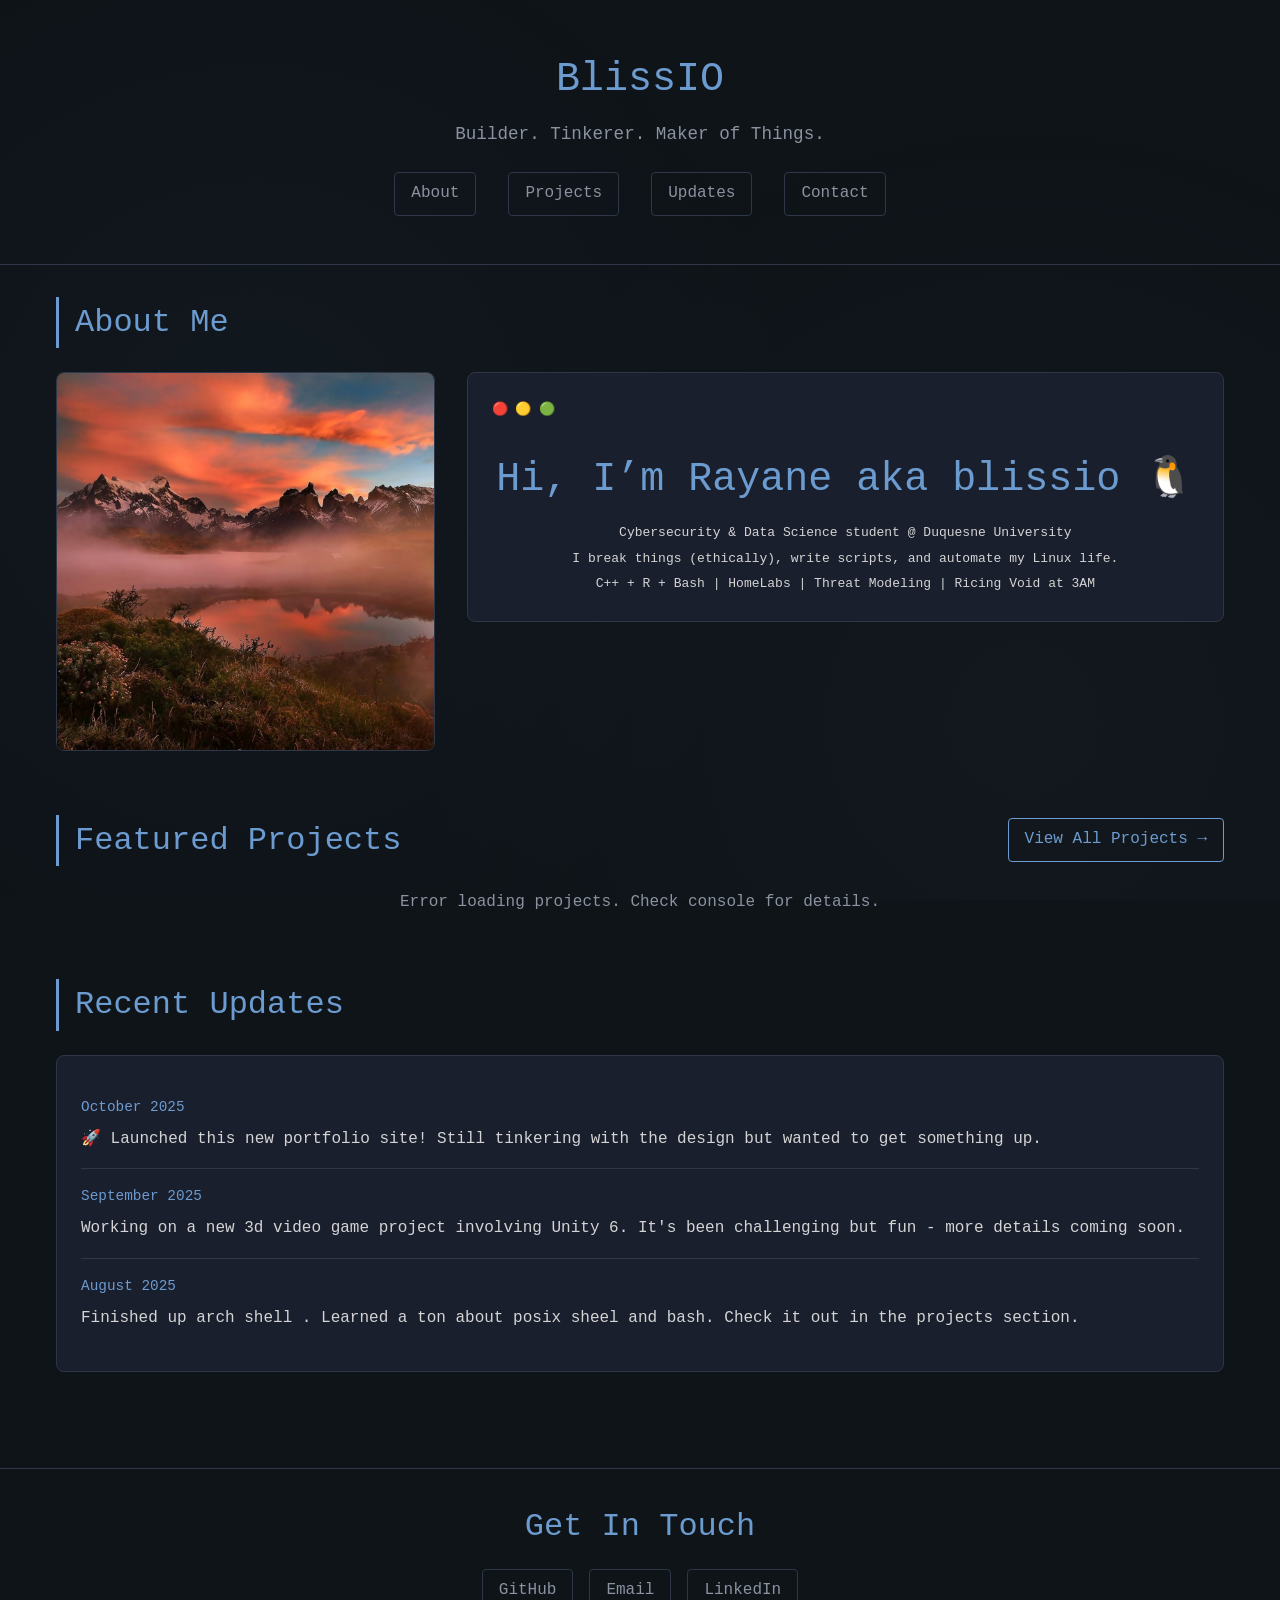
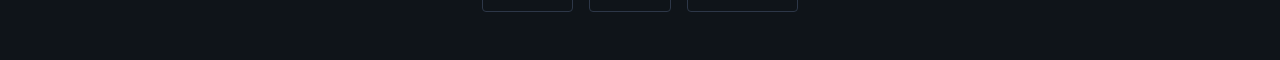
==== index.html @ 7b4436e0 "Fixed spacing on line 114 on index.html" ====
<!DOCTYPE html>
<html lang="en">
<head>
    <meta charset="UTF-8">
    <meta name="viewport" content="width=device-width, initial-scale=1.0">
    <title>BlissIO - Portfolio & Updates</title>
    <link rel="stylesheet" href="style.css">
    <link rel="icon" type="image/x-icon" href="icon.png">
</head>
<body>
    <header>
        <h1>BlissIO</h1>
        <p class="tagline">Builder. Tinkerer. Maker of Things.</p>
        <nav>
            <a href="#about">About</a>
            <a href="#projects">Projects</a>
            <a href="#updates">Updates</a>
            <a href="#contact">Contact</a>
        </nav>
    </header>

    <div class="container">
        <section id="about">
            <h2>About Me</h2>
            <div class="about-grid">
                <div class="profile-pic"><img src="wallhaven-3.jpg" alt=""></div>
                <div class="bio">
                    
                    <p align="left"><b><samp>🔴 🟡 🟢</samp></b></p>
                <br>

                    <h1 align="center">Hi, I’m Rayane aka <code>blissio</code> 🐧</h1>

                    <p align="center">
                    <samp>
                        Cybersecurity & Data Science student @ Duquesne University<br>
                        I break things (ethically), write scripts, and automate my Linux life.<br>
                        C++ + R + Bash | HomeLabs | Threat Modeling | Ricing Void at 3AM
                    </samp>
                    </p>
                </div>
            </div>
        </section>

        <section id="projects">
            <div style="display: flex; justify-content: space-between; align-items: center; margin-bottom: 1.5rem;">
                <h2 style="margin-bottom: 0;">Featured Projects</h2>
                <a href="projects.html" style="color: var(--accent); text-decoration: none; padding: 0.5rem 1rem; border: 1px solid var(--accent); border-radius: 4px; transition: all 0.3s ease;">View All Projects →</a>
            </div>
            <div class="projects-grid">
                <div class="project-card">
                    <div class="project-img">📦</div>
                    <div class="project-content">
                        <h3 class="project-title">Project Name One</h3>
                        <p class="project-desc">
                            Brief description of what this project does and why it's cool. Keep it short and sweet.
                        </p>
                        <div class="project-tags">
                            <span class="tag">HTML</span>
                            <span class="tag">CSS</span>
                            <span class="tag">JavaScript</span>
                        </div>
                    </div>
                </div>

                <div class="project-card">
                    <div class="project-img">🎨</div>
                    <div class="project-content">
                        <h3 class="project-title">Project Name Two</h3>
                        <p class="project-desc">
                            Another project you're working on or have completed. Add images later by replacing the emoji.
                        </p>
                        <div class="project-tags">
                            <span class="tag">Python</span>
                            <span class="tag">Data</span>
                        </div>
                    </div>
                </div>

                <div class="project-card">
                    <div class="project-img">⚡</div>
                    <div class="project-content">
                        <h3 class="project-title">Project Name Three</h3>
                        <p class="project-desc">
                            Your third project. You can add as many of these as you want - just copy and paste!
                        </p>
                        <div class="project-tags">
                            <span class="tag">Hardware</span>
                            <span class="tag">IoT</span>
                        </div>
                    </div>
                </div>
            </div>
        </section>

        <section id="updates">
            <h2>Recent Updates</h2>
            <div class="updates">
                <div class="update-item">
                    <div class="update-date">October 2025</div>
                    <div class="update-text">
                        🚀 Launched this new portfolio site! Still tinkering with the design but wanted to get something up.
                    </div>
                </div>
                <div class="update-item">
                    <div class="update-date">September 2025</div>
                    <div class="update-text">
                        Working on a new 3d video game project involving Unity 6. It's been challenging but fun - more details coming soon.
                    </div>
                </div>
                <div class="update-item">
                    <div class="update-date">August 2025</div>
                    <div class="update-text">
                        Finished up arch shell . Learned a ton about posix sheel and bash. Check it out in the projects section.
                    </div>
                </div>
            </div>
        </section>
    </div>

    <footer id="contact">
        <h2 style="border: none; padding: 0; margin-bottom: 1rem;">Get In Touch</h2>
        <div class="social-links">
            <a href="https://github.com/blissio" target="_blank">GitHub</a>
            <a href="mailto:blissio@protonmail.com">Email</a>
            <a href="https://linkedin.com/" target="_blank">LinkedIn</a>
        </div>
    </footer>

    <script>
        // === CONFIGURATION: Add your GitHub repos here ===
        const githubRepos = [
            'blissio/Me-And-Them',
            'blissio/Dotfiles',
            'blissio/cpp_dev',
            // Add more repos in 'username/repo' format
        ];

        // Emoji map for common languages (add more as needed)
        const languageEmojis = {
            'JavaScript': '🟨',
            'Python': '🐍',
            'HTML': '🌐',
            'CSS': '🎨',
            'TypeScript': '💙',
            'Java': '☕',
            'C++': '⚡',
            'C': '🔧',
            'Ruby': '💎',
            'Go': '🐹',
            'Rust': '🦀',
            'PHP': '🐘',
            'Swift': '🍎',
            'Kotlin': '🟣',
            'Shell': '🐚',
            'C#': '🟪',
        };

        // Fetch and display GitHub repos
        async function loadGitHubProjects() {
            const projectsGrid = document.querySelector('.projects-grid');
            projectsGrid.innerHTML = '<p style="color: var(--text-dim); grid-column: 1/-1; text-align: center;">Loading projects...</p>';

            try {
                const repos = await Promise.all(
                    githubRepos.map(repo => 
                        fetch(`https://api.github.com/repos/${repo}`)
                            .then(r => r.json())
                    )
                );

                projectsGrid.innerHTML = '';

                repos.forEach(repo => {
                    if (repo.message === 'Not Found') {
                        console.error(`Repo not found: ${repo.url}`);
                        return;
                    }

                    const card = document.createElement('div');
                    card.className = 'project-card';
                    
                    const emoji = languageEmojis[repo.language] || '📦';
                    const topics = repo.topics || [];
                    const language = repo.language || 'Code';
                    
                    card.innerHTML = `
                        <div class="project-img">${emoji}</div>
                        <div class="project-content">
                            <h3 class="project-title">${repo.name.replace(/-/g, ' ').replace(/\b\w/g, l => l.toUpperCase())}</h3>
                            <p class="project-desc">
                                ${repo.description || 'A cool project I\'m working on.'}
                            </p>
                            <div class="project-tags">
                                <span class="tag">${language}</span>
                                ${topics.slice(0, 3).map(topic => `<span class="tag">${topic}</span>`).join('')}
                            </div>
                            <a href="${repo.html_url}" target="_blank" style="display: inline-block; margin-top: 1rem; color: var(--accent); text-decoration: none;">View on GitHub →</a>
                        </div>
                    `;
                    
                    projectsGrid.appendChild(card);
                });

                // If no repos loaded, show message
                if (projectsGrid.children.length === 0) {
                    projectsGrid.innerHTML = '<p style="color: var(--text-dim); grid-column: 1/-1; text-align: center;">No projects found. Add your GitHub repos in the script!</p>';
                }

            } catch (error) {
                console.error('Error loading GitHub repos:', error);
                projectsGrid.innerHTML = '<p style="color: var(--text-dim); grid-column: 1/-1; text-align: center;">Error loading projects. Check console for details.</p>';
            }
        }

        // Load projects when page loads
        document.addEventListener('DOMContentLoaded', loadGitHubProjects);

        // Fun cursor trail effect (optional - remove if you want)
        let lastTrail = 0;
        document.addEventListener('mousemove', (e) => {
            const now = Date.now();
            if (now - lastTrail > 30) {
                const trail = document.createElement('div');
                trail.className = 'cursor-trail';
                trail.style.left = e.pageX + 'px';
                trail.style.top = e.pageY + 'px';
                document.body.appendChild(trail);
                
                setTimeout(() => trail.remove(), 500);
                lastTrail = now;
            }
        });

        // Smooth scrolling for navigation
        document.querySelectorAll('a[href^="#"]').forEach(anchor => {
            anchor.addEventListener('click', function (e) {
                e.preventDefault();
                const target = document.querySelector(this.getAttribute('href'));
                if (target) {
                    target.scrollIntoView({ behavior: 'smooth', block: 'start' });
                }
            });
        });
    </script>
</body>
</html>
---- style.css ----
* {
    margin: 0;
    padding: 0;
    box-sizing: border-box;
}

:root {
    --bg: #0f1419;
    --card-bg: #1a1f2e;
    --accent: #6c9bcf;
    --accent-2: #89a4c7;
    --text: #d4d4d4;
    --text-dim: #8b92a0;
    --border: #2d3748;
    --hover: #8eadd5;
}

body {
    font-family: 'Courier New', monospace;
    background: var(--bg);
    color: var(--text);
    line-height: 1.6;
    overflow-x: hidden;
}

/* Subtle animated background */
body::before {
    content: '';
    position: fixed;
    top: 0;
    left: 0;
    width: 100%;
    height: 100%;
    background: 
        radial-gradient(circle at 20% 50%, rgba(108, 155, 207, 0.03) 0%, transparent 50%),
        radial-gradient(circle at 80% 80%, rgba(137, 164, 199, 0.03) 0%, transparent 50%);
    z-index: -1;
    animation: pulse 15s ease-in-out infinite;
}

@keyframes pulse {
    0%, 100% { opacity: 0.5; }
    50% { opacity: 1; }
}

header {
    text-align: center;
    padding: 3rem 1rem;
    border-bottom: 1px solid var(--border);
    position: relative;
}

h1 {
    font-size: 2.5rem;
    margin-bottom: 0.5rem;
    color: var(--accent);
    font-weight: normal;
}

.tagline {
    color: var(--text-dim);
    font-size: 1.1rem;
    margin-bottom: 1.5rem;
}

nav {
    display: flex;
    gap: 2rem;
    justify-content: center;
    flex-wrap: wrap;
}

nav a {
    color: var(--text-dim);
    text-decoration: none;
    padding: 0.5rem 1rem;
    border: 1px solid var(--border);
    border-radius: 4px;
    transition: all 0.3s ease;
}

nav a:hover {
    color: var(--accent);
    border-color: var(--accent);
    background: rgba(108, 155, 207, 0.05);
}

.container {
    max-width: 1200px;
    margin: 0 auto;
    padding: 2rem 1rem;
}

section {
    margin-bottom: 4rem;
}

h2 {
    font-size: 2rem;
    margin-bottom: 1.5rem;
    color: var(--accent);
    font-weight: normal;
    border-left: 3px solid var(--accent);
    padding-left: 1rem;
}

.about-grid {
    display: grid;
    grid-template-columns: 1fr 2fr;
    gap: 2rem;
    align-items: start;
}

.profile-pic {
    width: 100%;
    aspect-ratio: 1;
    background: var(--card-bg);
    border-radius: 8px;
    display: flex;
    align-items: center;
    justify-content: center;
    font-size: 4rem;
    border: 1px solid var(--border);
    overflow: hidden;
    position: relative;
}

.profile-pic img {
    width: 100%;
    height: 100%;
    object-fit: cover;
    object-position: center;
}

.bio {
    background: var(--card-bg);
    padding: 1.5rem;
    border-radius: 8px;
    border: 1px solid var(--border);
}

.projects-grid {
    display: grid;
    grid-template-columns: repeat(auto-fit, minmax(300px, 1fr));
    gap: 2rem;
}

.project-card {
    background: var(--card-bg);
    border: 1px solid var(--border);
    border-radius: 8px;
    overflow: hidden;
    transition: all 0.3s ease;
    cursor: pointer;
    text-decoration: none;
    color: inherit;
    display: block;
}

.project-card:hover {
    transform: translateY(-3px);
    border-color: var(--accent);
    box-shadow: 0 8px 24px rgba(108, 155, 207, 0.15);
}

.project-img {
    width: 100%;
    height: 200px;
    background: linear-gradient(135deg, var(--accent) 0%, var(--accent-2) 100%);
    display: flex;
    align-items: center;
    justify-content: center;
    font-size: 3rem;
    border-bottom: 1px solid var(--border);
    overflow: hidden;
    position: relative;
}

.project-img img {
    width: 100%;
    height: 100%;
    object-fit: cover;
    object-position: center;
}

.project-content {
    padding: 1.5rem;
}

.project-title {
    font-size: 1.3rem;
    margin-bottom: 0.5rem;
    color: var(--accent);
    font-weight: normal;
}

.project-desc {
    color: var(--text-dim);
    margin-bottom: 1rem;
    font-size: 0.95rem;
    line-height: 1.5;
}

.project-stats {
    display: flex;
    gap: 1rem;
    margin-bottom: 1rem;
    font-size: 0.9rem;
    color: var(--text-dim);
}

.stat {
    display: flex;
    align-items: center;
    gap: 0.3rem;
}

.project-tags {
    display: flex;
    gap: 0.5rem;
    flex-wrap: wrap;
}

.tag {
    background: rgba(108, 155, 207, 0.1);
    padding: 0.25rem 0.75rem;
    border-radius: 12px;
    font-size: 0.85rem;
    color: var(--text-dim);
    border: 1px solid var(--border);
}

.updates {
    background: var(--card-bg);
    border: 1px solid var(--border);
    border-radius: 8px;
    padding: 1.5rem;
}

.update-item {
    padding: 1rem 0;
    border-bottom: 1px solid var(--border);
}

.update-item:last-child {
    border-bottom: none;
}

.update-date {
    color: var(--accent);
    font-size: 0.9rem;
    margin-bottom: 0.5rem;
}

.update-text {
    color: var(--text);
}

footer {
    text-align: center;
    padding: 2rem;
    border-top: 1px solid var(--border);
    color: var(--text-dim);
}

.social-links {
    display: flex;
    gap: 1rem;
    justify-content: center;
    margin-bottom: 1rem;
}

.social-links a {
    color: var(--text-dim);
    text-decoration: none;
    padding: 0.5rem 1rem;
    border: 1px solid var(--border);
    border-radius: 4px;
    transition: all 0.3s ease;
}

.social-links a:hover {
    color: var(--accent);
    border-color: var(--accent);
    background: rgba(108, 155, 207, 0.05);
}

/* Projects page specific */
.back-link {
    display: inline-block;
    color: var(--accent);
    text-decoration: none;
    padding: 0.5rem 1rem;
    border: 1px solid var(--border);
    border-radius: 4px;
    margin-bottom: 1rem;
    transition: all 0.3s ease;
}

.back-link:hover {
    border-color: var(--accent);
    background: rgba(108, 155, 207, 0.05);
}

.controls {
    display: flex;
    justify-content: space-between;
    align-items: center;
    margin-bottom: 2rem;
    flex-wrap: wrap;
    gap: 1rem;
}

.stats {
    color: var(--text-dim);
}

.filter {
    display: flex;
    gap: 1rem;
    flex-wrap: wrap;
}

.filter button {
    background: var(--card-bg);
    color: var(--text-dim);
    border: 1px solid var(--border);
    padding: 0.5rem 1rem;
    border-radius: 4px;
    cursor: pointer;
    transition: all 0.3s ease;
    font-family: 'Courier New', monospace;
}

.filter button:hover,
.filter button.active {
    border-color: var(--accent);
    color: var(--accent);
    background: rgba(108, 155, 207, 0.05);
}

.loading {
    text-align: center;
    padding: 4rem;
    color: var(--text-dim);
    font-size: 1.2rem;
}

.error {
    text-align: center;
    padding: 4rem;
    color: var(--accent-2);
}

/* Cursor trail effect */
.cursor-trail {
    position: fixed;
    width: 5px;
    height: 5px;
    background: var(--accent);
    border-radius: 50%;
    pointer-events: none;
    opacity: 0;
    z-index: 9999;
    animation: trail 0.6s ease-out;
}

@keyframes trail {
    0% { opacity: 0.6; transform: scale(1); }
    100% { opacity: 0; transform: scale(0); }
}

@media (max-width: 768px) {
    .about-grid {
        grid-template-columns: 1fr;
    }
    
    h1 {
        font-size: 2rem;
    }
    
    .projects-grid {
        grid-template-columns: 1fr;
    }

    .controls {
        flex-direction: column;
        align-items: flex-start;
    }
}
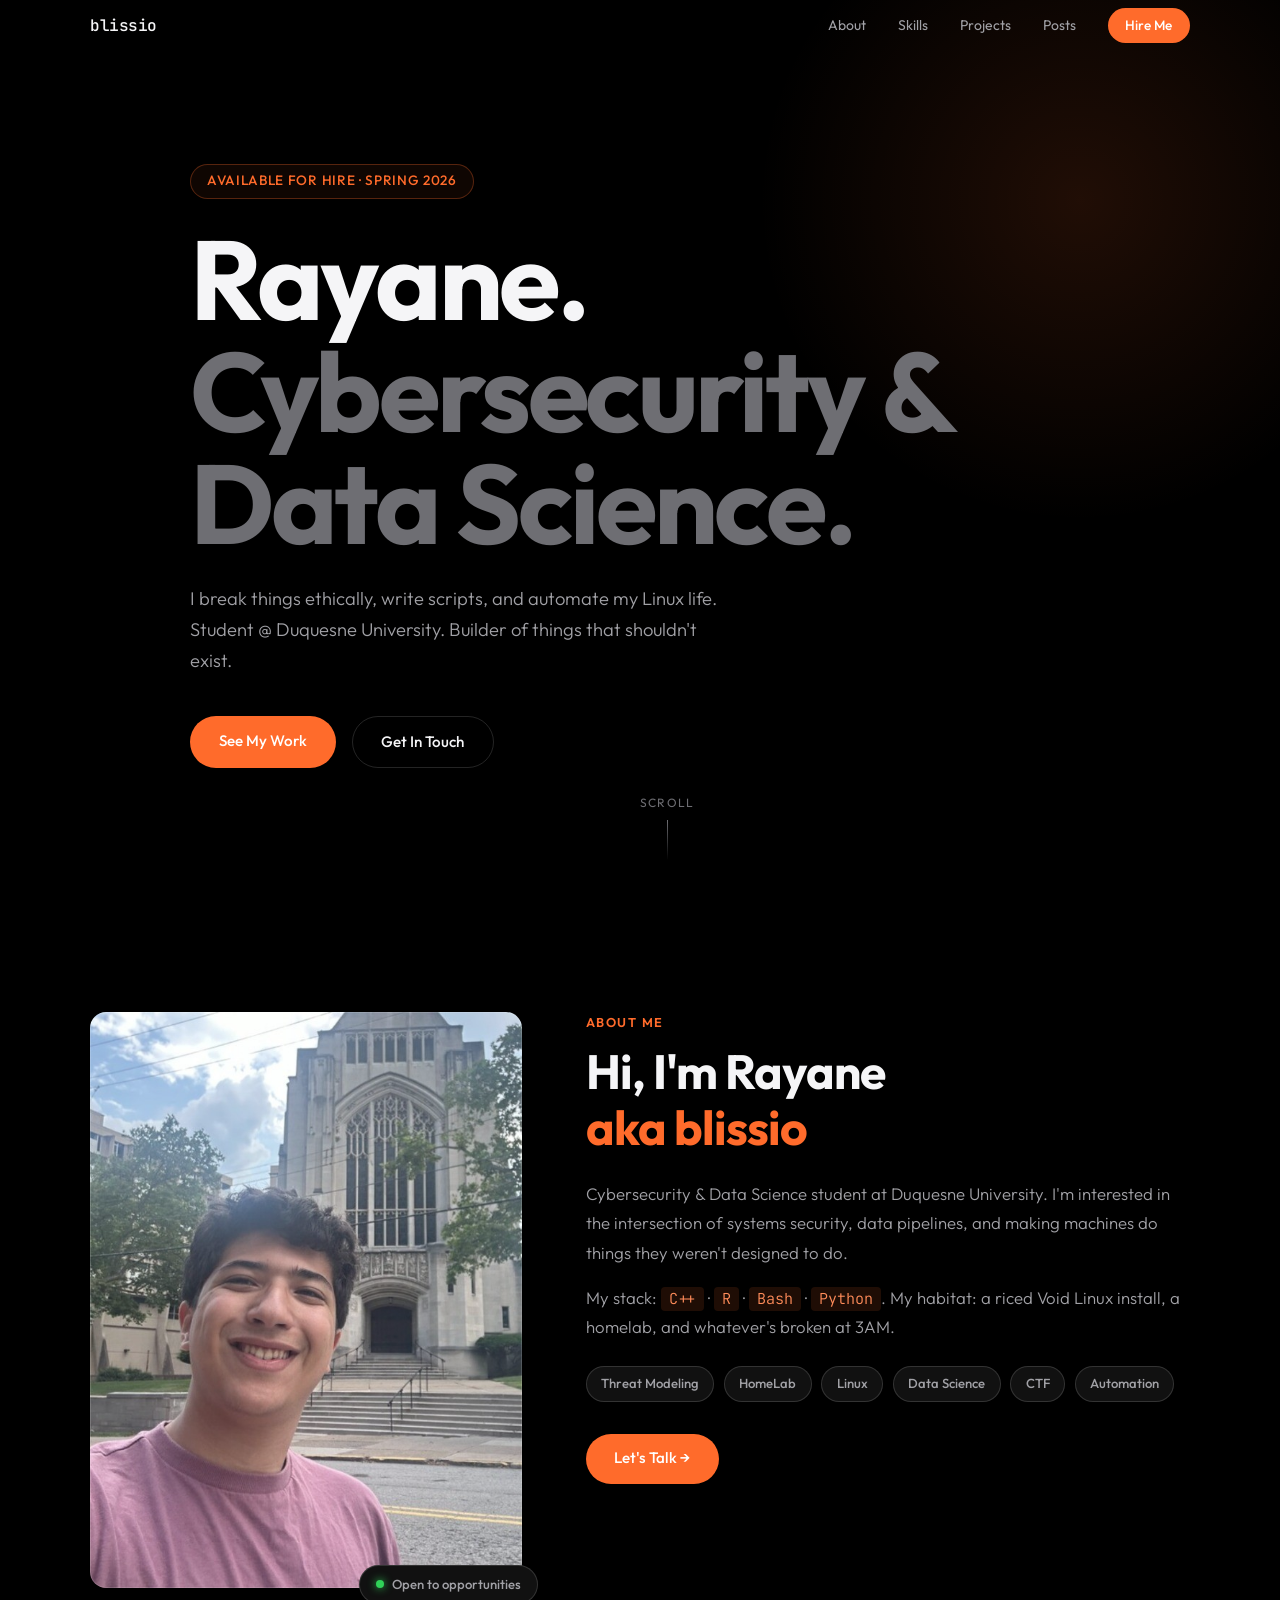
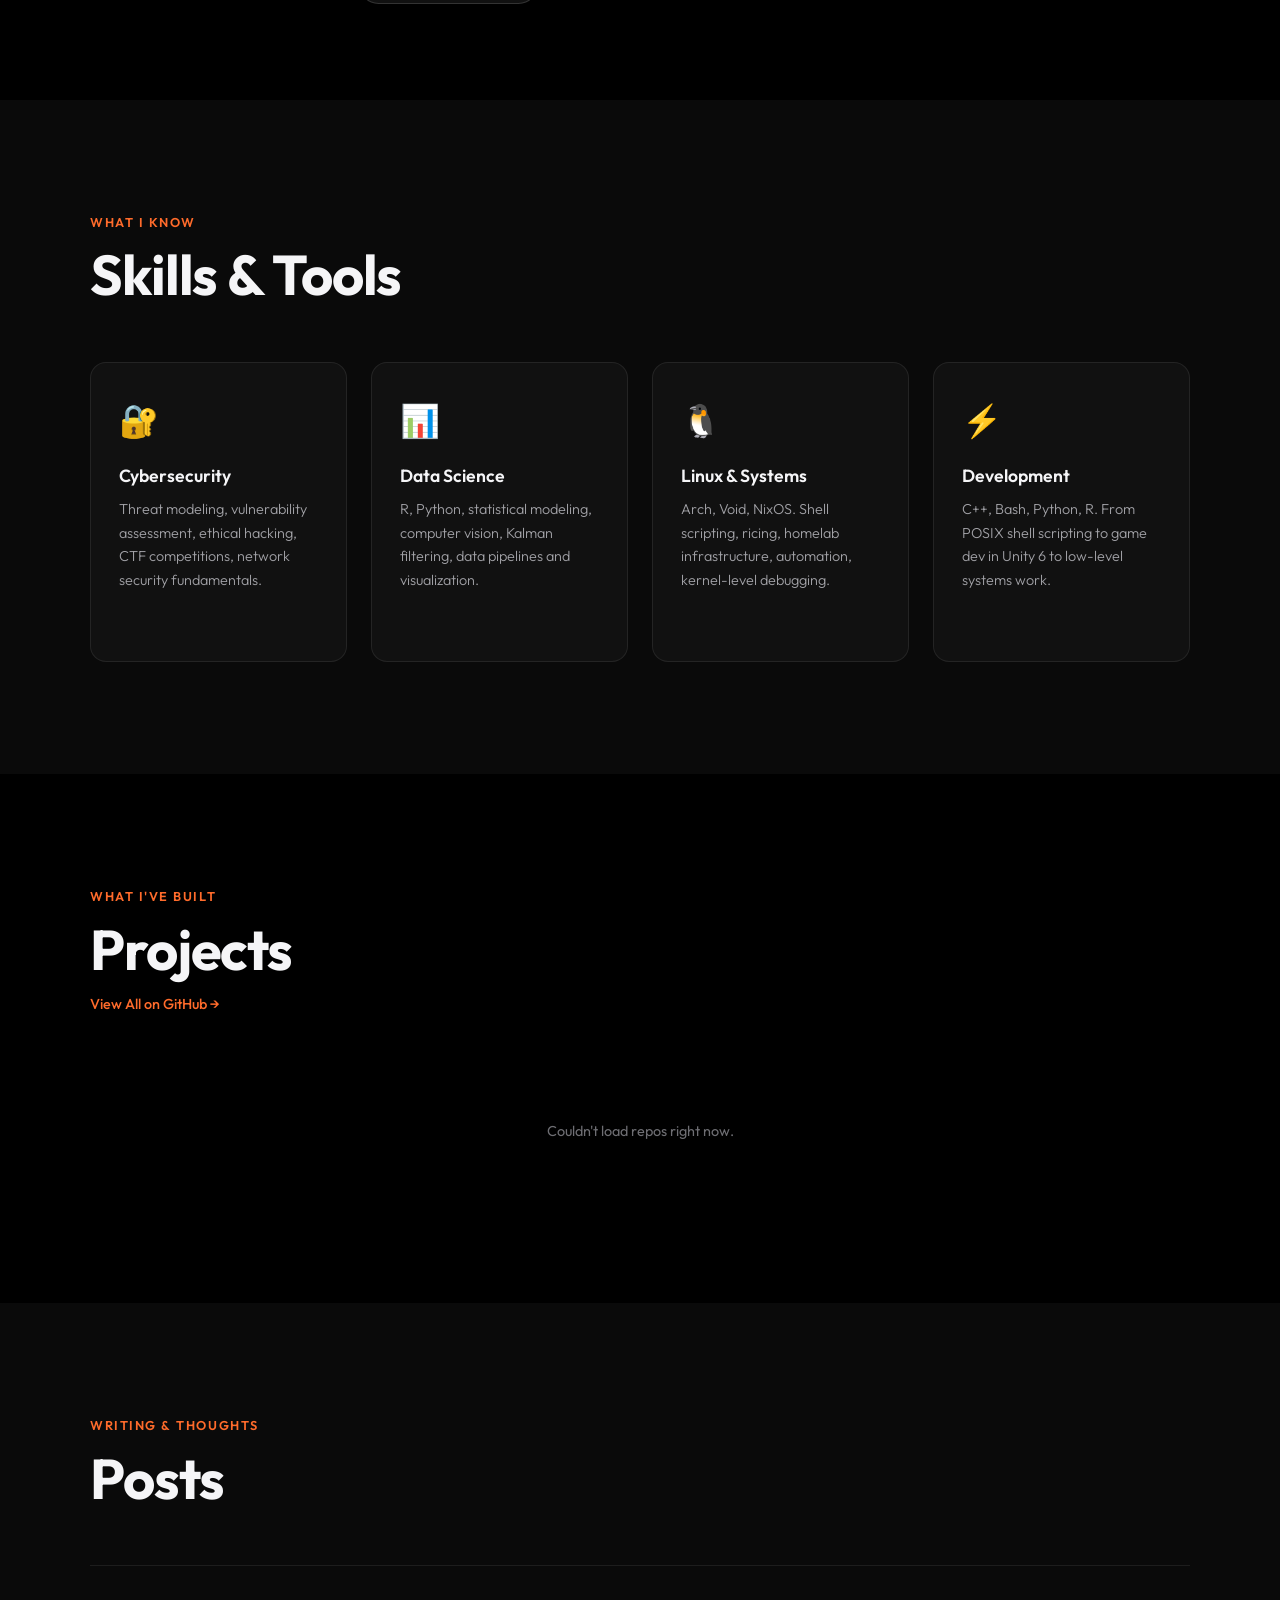
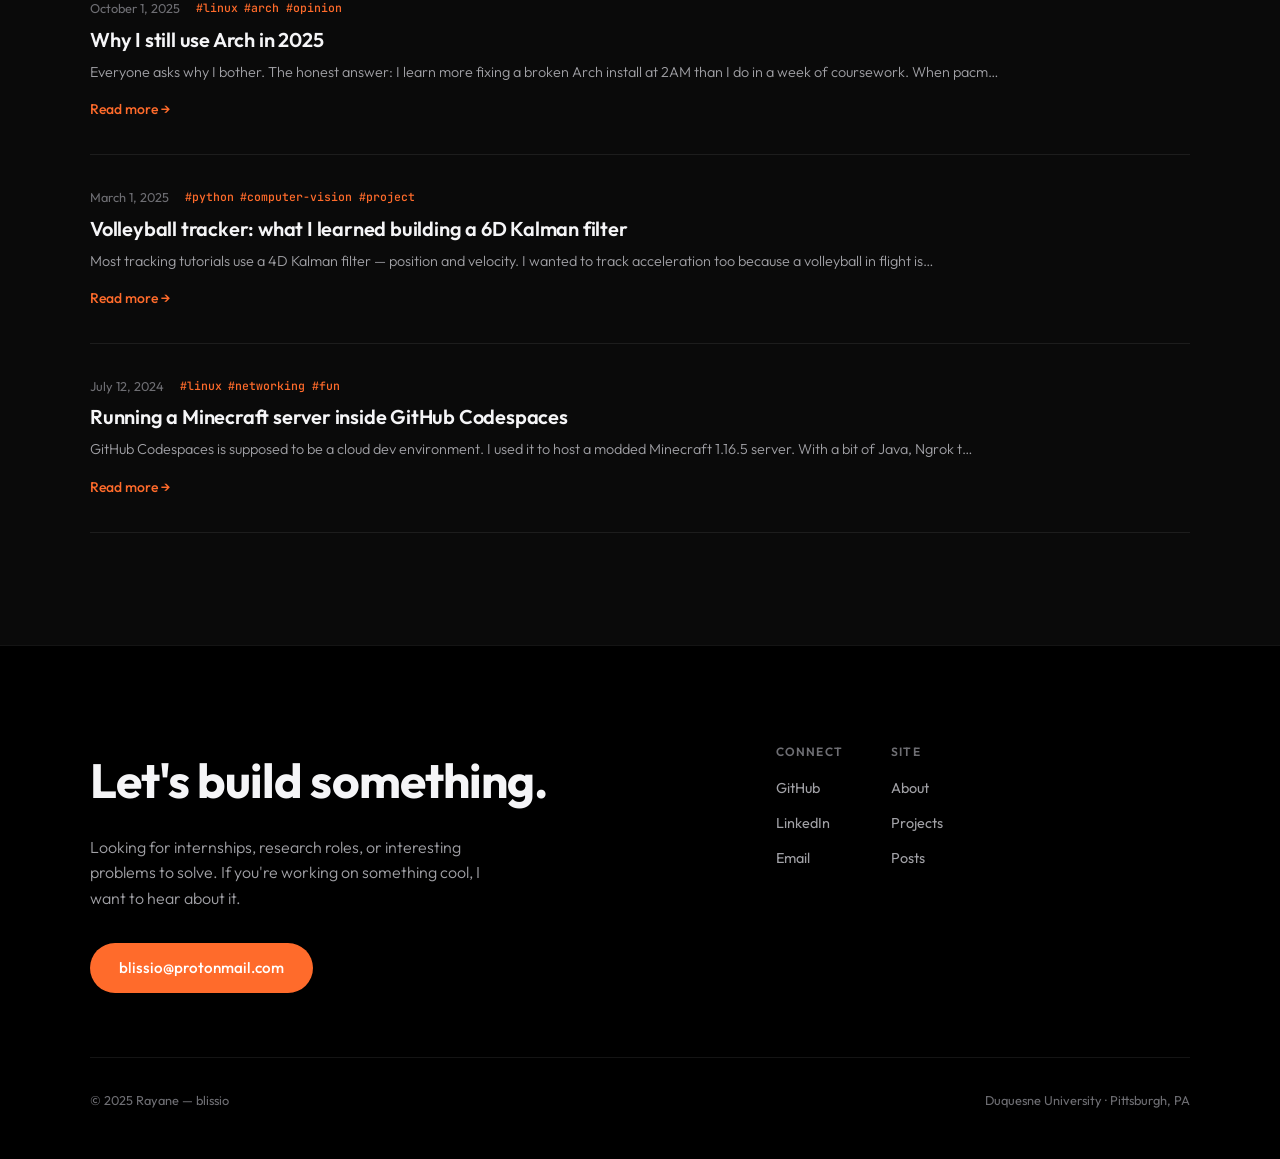
==== commit 53700f07: "New Website layout, apple like New website layout added posts added skills added pop ups" ====
--- a/index.html
+++ b/index.html
@@ -3,245 +3,479 @@
 <head>
     <meta charset="UTF-8">
     <meta name="viewport" content="width=device-width, initial-scale=1.0">
-    <title>BlissIO - Portfolio & Updates</title>
+    <title>Rayane — BlissIO</title>
+    <link rel="icon" type="image/x-icon" href="icon.png">
+    <link href="https://fonts.googleapis.com/css2?family=Outfit:wght@200;300;400;500;600;700&family=JetBrains+Mono:wght@300;400;500&display=swap" rel="stylesheet">
     <link rel="stylesheet" href="style.css">
-    <link rel="icon" type="image/x-icon" href="icon.png">
 </head>
 <body>
-    <header>
-        <h1>BlissIO</h1>
-        <p class="tagline">Builder. Tinkerer. Maker of Things.</p>
-        <nav>
-            <a href="#about">About</a>
-            <a href="#projects">Projects</a>
-            <a href="#updates">Updates</a>
-            <a href="#contact">Contact</a>
-        </nav>
-    </header>
-
-    <div class="container">
-        <section id="about">
-            <h2>About Me</h2>
-            <div class="about-grid">
-                <div class="profile-pic"><img src="wallhaven-3.jpg" alt=""></div>
-                <div class="bio">
-                    
-                    <p align="left"><b><samp>🔴 🟡 🟢</samp></b></p>
-                <br>
-
-                    <h1 align="center">Hi, I’m Rayane aka <code>blissio</code> 🐧</h1>
-
-                    <p align="center">
-                    <samp>
-                        Cybersecurity & Data Science student @ Duquesne University<br>
-                        I break things (ethically), write scripts, and automate my Linux life.<br>
-                        C++ + R + Bash | HomeLabs | Threat Modeling | Ricing Void at 3AM
-                    </samp>
-                    </p>
-                </div>
-            </div>
-        </section>
-
-        <section id="projects">
-            <div style="display: flex; justify-content: space-between; align-items: center; margin-bottom: 1.5rem;">
-                <h2 style="margin-bottom: 0;">Featured Projects</h2>
-                <a href="projects.html" style="color: var(--accent); text-decoration: none; padding: 0.5rem 1rem; border: 1px solid var(--accent); border-radius: 4px; transition: all 0.3s ease;">View All Projects →</a>
-            </div>
-            <div class="projects-grid">
-                <div class="project-card">
-                    <div class="project-img">📦</div>
-                    <div class="project-content">
-                        <h3 class="project-title">Project Name One</h3>
-                        <p class="project-desc">
-                            Brief description of what this project does and why it's cool. Keep it short and sweet.
-                        </p>
-                        <div class="project-tags">
-                            <span class="tag">HTML</span>
-                            <span class="tag">CSS</span>
-                            <span class="tag">JavaScript</span>
-                        </div>
+
+    <!-- Navigation -->
+    <nav class="navbar" id="navbar">
+        <div class="nav-inner">
+            <a href="#" class="nav-logo">blissio</a>
+            <div class="nav-links" id="navLinks">
+                <a href="#about">About</a>
+                <a href="#skills">Skills</a>
+                <a href="#projects">Projects</a>
+                <a href="#posts">Posts</a>
+                <a href="#contact" class="nav-cta">Hire Me</a>
+            </div>
+            <button class="nav-toggle" id="navToggle" aria-label="Toggle menu">
+                <span></span><span></span><span></span>
+            </button>
+        </div>
+    </nav>
+
+    <!-- Hero -->
+    <section class="hero" id="hero">
+        <div class="hero-bg">
+            <div class="hero-glow"></div>
+        </div>
+        <div class="hero-content">
+            <div class="hero-eyebrow reveal">Available for hire &middot; Spring 2026</div>
+            <h1 class="hero-title reveal delay-1">
+                <span class="line">Rayane.</span>
+                <span class="line dim">Cybersecurity &amp;</span>
+                <span class="line dim">Data Science.</span>
+            </h1>
+            <p class="hero-sub reveal delay-2">
+                I break things ethically, write scripts, and automate my Linux life.<br>
+                Student @ Duquesne University. Builder of things that shouldn't exist.
+            </p>
+            <div class="hero-actions reveal delay-3">
+                <a href="#projects" class="btn-primary">See My Work</a>
+                <a href="mailto:blissio@protonmail.com" class="btn-ghost">Get In Touch</a>
+            </div>
+        </div>
+        <div class="hero-scroll-hint reveal delay-4">
+            <span>Scroll</span>
+            <div class="scroll-line"></div>
+        </div>
+    </section>
+
+    <!-- About -->
+    <section class="section" id="about">
+        <div class="container">
+            <div class="about-layout">
+                <div class="about-image-wrap reveal-left">
+                    <div class="about-img-frame">
+                        <img src="wallhaven-3.jpg" alt="Rayane" class="about-img">
+                        <div class="img-border"></div>
                     </div>
-                </div>
-
-                <div class="project-card">
-                    <div class="project-img">🎨</div>
-                    <div class="project-content">
-                        <h3 class="project-title">Project Name Two</h3>
-                        <p class="project-desc">
-                            Another project you're working on or have completed. Add images later by replacing the emoji.
-                        </p>
-                        <div class="project-tags">
-                            <span class="tag">Python</span>
-                            <span class="tag">Data</span>
-                        </div>
+                    <div class="about-badge">
+                        <span class="badge-dot"></span>
+                        <span>Open to opportunities</span>
                     </div>
                 </div>
-
-                <div class="project-card">
-                    <div class="project-img">⚡</div>
-                    <div class="project-content">
-                        <h3 class="project-title">Project Name Three</h3>
-                        <p class="project-desc">
-                            Your third project. You can add as many of these as you want - just copy and paste!
-                        </p>
-                        <div class="project-tags">
-                            <span class="tag">Hardware</span>
-                            <span class="tag">IoT</span>
-                        </div>
+                <div class="about-text reveal-right">
+                    <div class="section-label">About Me</div>
+                    <h2>Hi, I'm Rayane<br><span class="accent">aka blissio</span></h2>
+                    <p>Cybersecurity &amp; Data Science student at Duquesne University. I'm interested in the intersection of systems security, data pipelines, and making machines do things they weren't designed to do.</p>
+                    <p>My stack: <code>C++</code> &middot; <code>R</code> &middot; <code>Bash</code> &middot; <code>Python</code>. My habitat: a riced Void Linux install, a homelab, and whatever's broken at 3AM.</p>
+                    <div class="about-chips">
+                        <span class="chip">Threat Modeling</span>
+                        <span class="chip">HomeLab</span>
+                        <span class="chip">Linux</span>
+                        <span class="chip">Data Science</span>
+                        <span class="chip">CTF</span>
+                        <span class="chip">Automation</span>
                     </div>
-                </div>
-            </div>
-        </section>
-
-        <section id="updates">
-            <h2>Recent Updates</h2>
-            <div class="updates">
-                <div class="update-item">
-                    <div class="update-date">October 2025</div>
-                    <div class="update-text">
-                        🚀 Launched this new portfolio site! Still tinkering with the design but wanted to get something up.
+                    <a href="mailto:blissio@protonmail.com" class="btn-primary" style="margin-top:2rem;display:inline-block;">Let's Talk &rarr;</a>
+                </div>
+            </div>
+        </div>
+    </section>
+
+    <!-- Skills -->
+    <section class="section section-dark" id="skills">
+        <div class="container">
+            <div class="section-header reveal">
+                <div class="section-label">What I Know</div>
+                <h2>Skills &amp; Tools</h2>
+            </div>
+            <div class="skills-grid">
+                <div class="skill-block reveal" onclick="openSkill('cybersecurity')" role="button" tabindex="0">
+                    <div class="skill-icon">&#x1F510;</div>
+                    <h3>Cybersecurity</h3>
+                    <p>Threat modeling, vulnerability assessment, ethical hacking, CTF competitions, network security fundamentals.</p>
+                    <span class="skill-more">Learn more &rarr;</span>
+                </div>
+                <div class="skill-block reveal delay-1" onclick="openSkill('datascience')" role="button" tabindex="0">
+                    <div class="skill-icon">&#x1F4CA;</div>
+                    <h3>Data Science</h3>
+                    <p>R, Python, statistical modeling, computer vision, Kalman filtering, data pipelines and visualization.</p>
+                    <span class="skill-more">Learn more &rarr;</span>
+                </div>
+                <div class="skill-block reveal delay-2" onclick="openSkill('linux')" role="button" tabindex="0">
+                    <div class="skill-icon">&#x1F427;</div>
+                    <h3>Linux &amp; Systems</h3>
+                    <p>Arch, Void, NixOS. Shell scripting, ricing, homelab infrastructure, automation, kernel-level debugging.</p>
+                    <span class="skill-more">Learn more &rarr;</span>
+                </div>
+                <div class="skill-block reveal delay-3" onclick="openSkill('dev')" role="button" tabindex="0">
+                    <div class="skill-icon">&#x26A1;</div>
+                    <h3>Development</h3>
+                    <p>C++, Bash, Python, R. From POSIX shell scripting to game dev in Unity 6 to low-level systems work.</p>
+                    <span class="skill-more">Learn more &rarr;</span>
+                </div>
+            </div>
+        </div>
+    </section>
+
+    <!-- Projects -->
+    <section class="section" id="projects">
+        <div class="container">
+            <div class="section-header reveal">
+                <div class="section-label">What I've Built</div>
+                <h2>Projects</h2>
+                <a href="projects.html" class="view-all">View All on GitHub &rarr;</a>
+            </div>
+            <div class="projects-grid" id="projects-grid">
+                <div class="projects-loading">Fetching repos...</div>
+            </div>
+        </div>
+    </section>
+
+    <!-- Posts -->
+    <section class="section section-dark" id="posts">
+        <div class="container">
+            <div class="section-header reveal">
+                <div class="section-label">Writing &amp; Thoughts</div>
+                <h2>Posts</h2>
+            </div>
+            <div class="posts-list" id="posts-list">
+                <div class="posts-loading">Loading posts...</div>
+            </div>
+        </div>
+    </section>
+
+    <!-- Skill Modal -->
+    <div class="post-modal" id="skillModal">
+        <div class="modal-backdrop" id="skillModalBackdrop"></div>
+        <div class="modal-panel">
+            <button class="modal-close" id="skillModalClose">&#x2715;</button>
+            <div class="modal-body" id="skillModalBody"></div>
+        </div>
+    </div>
+
+    <!-- Post Modal -->
+    <div class="post-modal" id="postModal">
+        <div class="modal-backdrop" id="modalBackdrop"></div>
+        <div class="modal-panel">
+            <button class="modal-close" id="modalClose">&#x2715;</button>
+            <div class="modal-body" id="modalBody"></div>
+        </div>
+    </div>
+
+    <!-- Footer / Contact -->
+    <footer class="footer" id="contact">
+        <div class="container">
+            <div class="footer-inner reveal">
+                <div class="footer-left">
+                    <h2 class="footer-headline">Let's build something.</h2>
+                    <p>Looking for internships, research roles, or interesting problems to solve. If you're working on something cool, I want to hear about it.</p>
+                    <a href="mailto:blissio@protonmail.com" class="btn-primary" style="margin-top:2rem;display:inline-block;">blissio@protonmail.com</a>
+                </div>
+                <div class="footer-links">
+                    <div class="footer-col">
+                        <div class="footer-col-label">Connect</div>
+                        <a href="https://github.com/blissio" target="_blank">GitHub</a>
+                        <a href="https://linkedin.com/" target="_blank">LinkedIn</a>
+                        <a href="mailto:blissio@protonmail.com">Email</a>
                     </div>
-                </div>
-                <div class="update-item">
-                    <div class="update-date">September 2025</div>
-                    <div class="update-text">
-                        Working on a new 3d video game project involving Unity 6. It's been challenging but fun - more details coming soon.
+                    <div class="footer-col">
+                        <div class="footer-col-label">Site</div>
+                        <a href="#about">About</a>
+                        <a href="#projects">Projects</a>
+                        <a href="#posts">Posts</a>
                     </div>
                 </div>
-                <div class="update-item">
-                    <div class="update-date">August 2025</div>
-                    <div class="update-text">
-                        Finished up arch shell . Learned a ton about posix sheel and bash. Check it out in the projects section.
-                    </div>
-                </div>
-            </div>
-        </section>
-    </div>
-
-    <footer id="contact">
-        <h2 style="border: none; padding: 0; margin-bottom: 1rem;">Get In Touch</h2>
-        <div class="social-links">
-            <a href="https://github.com/blissio" target="_blank">GitHub</a>
-            <a href="mailto:blissio@protonmail.com">Email</a>
-            <a href="https://linkedin.com/" target="_blank">LinkedIn</a>
+            </div>
+            <div class="footer-bottom">
+                <span>&copy; 2025 Rayane &mdash; blissio</span>
+                <span>Duquesne University &middot; Pittsburgh, PA</span>
+            </div>
         </div>
     </footer>
 
     <script>
-        // === CONFIGURATION: Add your GitHub repos here ===
-        const githubRepos = [
-            'blissio/Me-And-Them',
-            'blissio/Dotfiles',
-            'blissio/cpp_dev',
-            // Add more repos in 'username/repo' format
-        ];
-
-        // Emoji map for common languages (add more as needed)
-        const languageEmojis = {
-            'JavaScript': '🟨',
-            'Python': '🐍',
-            'HTML': '🌐',
-            'CSS': '🎨',
-            'TypeScript': '💙',
-            'Java': '☕',
-            'C++': '⚡',
-            'C': '🔧',
-            'Ruby': '💎',
-            'Go': '🐹',
-            'Rust': '🦀',
-            'PHP': '🐘',
-            'Swift': '🍎',
-            'Kotlin': '🟣',
-            'Shell': '🐚',
-            'C#': '🟪',
-        };
-
-        // Fetch and display GitHub repos
-        async function loadGitHubProjects() {
-            const projectsGrid = document.querySelector('.projects-grid');
-            projectsGrid.innerHTML = '<p style="color: var(--text-dim); grid-column: 1/-1; text-align: center;">Loading projects...</p>';
-
-            try {
-                const repos = await Promise.all(
-                    githubRepos.map(repo => 
-                        fetch(`https://api.github.com/repos/${repo}`)
-                            .then(r => r.json())
-                    )
-                );
-
-                projectsGrid.innerHTML = '';
-
-                repos.forEach(repo => {
-                    if (repo.message === 'Not Found') {
-                        console.error(`Repo not found: ${repo.url}`);
-                        return;
-                    }
-
-                    const card = document.createElement('div');
-                    card.className = 'project-card';
-                    
-                    const emoji = languageEmojis[repo.language] || '📦';
-                    const topics = repo.topics || [];
-                    const language = repo.language || 'Code';
-                    
-                    card.innerHTML = `
-                        <div class="project-img">${emoji}</div>
-                        <div class="project-content">
-                            <h3 class="project-title">${repo.name.replace(/-/g, ' ').replace(/\b\w/g, l => l.toUpperCase())}</h3>
-                            <p class="project-desc">
-                                ${repo.description || 'A cool project I\'m working on.'}
-                            </p>
-                            <div class="project-tags">
-                                <span class="tag">${language}</span>
-                                ${topics.slice(0, 3).map(topic => `<span class="tag">${topic}</span>`).join('')}
-                            </div>
-                            <a href="${repo.html_url}" target="_blank" style="display: inline-block; margin-top: 1rem; color: var(--accent); text-decoration: none;">View on GitHub →</a>
-                        </div>
-                    `;
-                    
-                    projectsGrid.appendChild(card);
-                });
-
-                // If no repos loaded, show message
-                if (projectsGrid.children.length === 0) {
-                    projectsGrid.innerHTML = '<p style="color: var(--text-dim); grid-column: 1/-1; text-align: center;">No projects found. Add your GitHub repos in the script!</p>';
-                }
-
-            } catch (error) {
-                console.error('Error loading GitHub repos:', error);
-                projectsGrid.innerHTML = '<p style="color: var(--text-dim); grid-column: 1/-1; text-align: center;">Error loading projects. Check console for details.</p>';
+    // ==========================================
+    // SCROLL REVEAL
+    // ==========================================
+    var revealObserver = new IntersectionObserver(function(entries) {
+        entries.forEach(function(e) {
+            if (e.isIntersecting) {
+                e.target.classList.add('in-view');
+                revealObserver.unobserve(e.target);
+            }
+        });
+    }, { threshold: 0.08, rootMargin: '0px 0px -40px 0px' });
+
+    document.querySelectorAll('.reveal, .reveal-left, .reveal-right').forEach(function(el) {
+        revealObserver.observe(el);
+    });
+
+    // ==========================================
+    // NAVBAR
+    // ==========================================
+    var navbar = document.getElementById('navbar');
+    window.addEventListener('scroll', function() {
+        navbar.classList.toggle('scrolled', window.scrollY > 60);
+    });
+
+    document.getElementById('navToggle').addEventListener('click', function() {
+        document.getElementById('navLinks').classList.toggle('open');
+        this.classList.toggle('active');
+    });
+
+    document.querySelectorAll('a[href^="#"]').forEach(function(a) {
+        a.addEventListener('click', function(e) {
+            var target = document.querySelector(this.getAttribute('href'));
+            if (target) {
+                e.preventDefault();
+                target.scrollIntoView({ behavior: 'smooth', block: 'start' });
+                document.getElementById('navLinks').classList.remove('open');
+            }
+        });
+    });
+
+    // ==========================================
+    // GITHUB PROJECTS
+    // ==========================================
+    var githubRepos = [
+        'blissio/Me-And-Them',
+        'blissio/Dotfiles',
+        'blissio/cpp_dev'
+    ];
+
+    var langEmoji = {
+        'JavaScript': '🟨', 'Python': '🐍', 'HTML': '🌐', 'CSS': '🎨',
+        'TypeScript': '💙', 'Java': '☕', 'C++': '⚡', 'C': '🔧',
+        'Ruby': '💎', 'Go': '🐹', 'Rust': '🦀', 'PHP': '🐘',
+        'Swift': '🍎', 'Kotlin': '🟣', 'Shell': '🐚', 'C#': '🟪', 'Lua': '🌙'
+    };
+
+    function loadProjects() {
+        var grid = document.getElementById('projects-grid');
+        Promise.all(
+            githubRepos.map(function(r) {
+                return fetch('https://api.github.com/repos/' + r).then(function(x) { return x.json(); });
+            })
+        ).then(function(repos) {
+            grid.innerHTML = '';
+            var count = 0;
+            repos.forEach(function(repo, i) {
+                if (repo.message === 'Not Found') return;
+                var card = document.createElement('a');
+                card.className = 'project-card reveal delay-' + (i % 4);
+                card.href = repo.html_url;
+                card.target = '_blank';
+                card.rel = 'noopener noreferrer';
+                var emoji = langEmoji[repo.language] || '📦';
+                var lang = repo.language || 'Code';
+                var desc = repo.description || "A project I'm working on.";
+                card.innerHTML =
+                    '<div class="project-card-inner">' +
+                        '<div class="project-emoji">' + emoji + '</div>' +
+                        '<div class="project-lang">' + lang + '</div>' +
+                        '<h3>' + repo.name.replace(/-/g, ' ').replace(/\b\w/g, function(l) { return l.toUpperCase(); }) + '</h3>' +
+                        '<p>' + desc + '</p>' +
+                        '<div class="project-meta">' +
+                            '<span>&#11088; ' + repo.stargazers_count + '</span>' +
+                            '<span>&#x1F374; ' + repo.forks_count + '</span>' +
+                        '</div>' +
+                        '<span class="project-link">View on GitHub &rarr;</span>' +
+                    '</div>';
+                grid.appendChild(card);
+                revealObserver.observe(card);
+                count++;
+            });
+            if (count === 0) {
+                grid.innerHTML = '<p class="projects-loading">Add your repos in the script config.</p>';
+            }
+        }).catch(function() {
+            grid.innerHTML = '<p class="projects-loading">Couldn\'t load repos right now.</p>';
+        });
+    }
+
+    // ==========================================
+    // POSTS
+    // ==========================================
+    function loadPosts() {
+        var list = document.getElementById('posts-list');
+        fetch('posts.json').then(function(r) { return r.json(); }).then(function(posts) {
+            list.innerHTML = '';
+            var sorted = posts.slice().reverse();
+            sorted.forEach(function(post, i) {
+                var item = document.createElement('div');
+                item.className = 'post-item reveal delay-' + (i % 3);
+                var date = new Date(post.date).toLocaleDateString('en-US', { year: 'numeric', month: 'long', day: 'numeric' });
+                var thumbHTML = post.image ? '<div class="post-thumb"><img src="' + post.image + '" alt="' + post.title + '" loading="lazy"></div>' : '';
+                var tagsHTML = post.tags.map(function(t) { return '<span class="post-tag">#' + t + '</span>'; }).join('');
+                var excerpt = post.body.slice(0, 140) + '\u2026';
+                item.innerHTML =
+                    '<div class="post-item-inner clickable-card" onclick="openPost(\'' + post.id + '\')">' +
+                        thumbHTML +
+                        '<div class="post-text">' +
+                            '<div class="post-meta">' +
+                                '<span class="post-date">' + date + '</span>' +
+                                '<div class="post-tags">' + tagsHTML + '</div>' +
+                            '</div>' +
+                            '<h3 class="post-title">' + post.title + '</h3>' +
+                            '<p class="post-excerpt">' + excerpt + '</p>' +
+                            '<span class="post-read-more">Read more &rarr;</span>' +
+                        '</div>' +
+                    '</div>';
+                list.appendChild(item);
+                revealObserver.observe(item);
+            });
+            window._posts = posts;
+        }).catch(function() {
+            list.innerHTML = '<p class="posts-loading">Couldn\'t load posts. Make sure posts.json is in the same folder.</p>';
+        });
+    }
+
+    function openPost(id) {
+        var posts = window._posts;
+        if (!posts) return;
+        var post = null;
+        for (var i = 0; i < posts.length; i++) { if (posts[i].id === id) { post = posts[i]; break; } }
+        if (!post) return;
+        var date = new Date(post.date).toLocaleDateString('en-US', { year: 'numeric', month: 'long', day: 'numeric' });
+        var imgHTML = post.image ? '<div class="modal-img"><img src="' + post.image + '" alt="' + post.title + '"></div>' : '';
+        var tagsHTML = post.tags.map(function(t) { return '<span class="post-tag">#' + t + '</span>'; }).join('');
+        document.getElementById('modalBody').innerHTML =
+            imgHTML +
+            '<div class="modal-meta"><span class="post-date">' + date + '</span><div class="post-tags">' + tagsHTML + '</div></div>' +
+            '<h2 class="modal-title">' + post.title + '</h2>' +
+            '<div class="modal-content">' + post.body.replace(/\n/g, '<br>') + '</div>';
+        document.getElementById('postModal').classList.add('open');
+        document.body.style.overflow = 'hidden';
+    }
+
+    function closePostModal() {
+        document.getElementById('postModal').classList.remove('open');
+        document.body.style.overflow = '';
+    }
+    document.getElementById('modalClose').addEventListener('click', closePostModal);
+    document.getElementById('modalBackdrop').addEventListener('click', closePostModal);
+
+    // ==========================================
+    // SKILL MODALS
+    // ==========================================
+    var skillData = {
+        cybersecurity: {
+            icon: '🔐',
+            title: 'Cybersecurity',
+            summary: 'My primary academic focus and passion. I approach security from a systems-thinking perspective — understanding how things break before learning how to protect them.',
+            tools: ['Wireshark', 'Nmap', 'Metasploit', 'Burp Suite', 'Ghidra', 'OpenVAS'],
+            topics: ['Threat Modeling', 'Network Forensics', 'Ethical Hacking', 'CTF Competitions', 'Vulnerability Assessment', 'OSINT'],
+            note: 'Currently working toward CompTIA Security+ and building out a homelab for hands-on practice with offensive and defensive tooling.',
+            relatedPosts: []
+        },
+        datascience: {
+            icon: '📊',
+            title: 'Data Science',
+            summary: 'I like working at the edge of statistics and engineering — building pipelines that actually run in production, not just in notebooks.',
+            tools: ['Python', 'R', 'NumPy', 'OpenCV', 'Pandas', 'ggplot2'],
+            topics: ['Computer Vision', 'Kalman Filtering', 'Statistical Modeling', 'Data Pipelines', 'Feature Engineering', 'Visualization'],
+            note: 'Built a 6D Kalman filter for real-time volleyball tracking — fusing color, shape, and motion detectors into a single confident detection without killing FPS.',
+            relatedPosts: ['002']
+        },
+        linux: {
+            icon: '🐧',
+            title: 'Linux & Systems',
+            summary: "Linux is where I actually live. I've broken and rebuilt my system enough times that I understand what's happening under the hood.",
+            tools: ['Arch Linux', 'Void Linux', 'Bash', 'systemd', 'tmux', 'Neovim'],
+            topics: ['Shell Scripting', 'Window Manager Ricing', 'Homelab Infra', 'Kernel Debugging', 'POSIX Compliance', 'Automation'],
+            note: 'Daily driving a riced Void Linux setup. The homelab runs several self-hosted services and serves as a testing ground for networking and security experiments.',
+            relatedPosts: ['003']
+        },
+        dev: {
+            icon: '⚡',
+            title: 'Development',
+            summary: 'I build things across the stack — from low-level C++ systems work to scripting glue code to game prototypes in Unity.',
+            tools: ['C++', 'Python', 'Bash', 'R', 'Unity 6', 'Git'],
+            topics: ['Systems Programming', 'Game Development', 'CLI Tooling', 'Automation Scripts', 'Algorithm Design', 'POSIX Shell'],
+            note: 'Currently working on a 3D game in Unity 6 and maintaining a collection of dotfiles and shell utilities on GitHub.',
+            relatedPosts: ['001', '003']
+        }
+    };
+
+    function openSkill(key) {
+        var s = skillData[key];
+        if (!s) return;
+        var relatedHTML = '';
+        if (s.relatedPosts && s.relatedPosts.length && window._posts) {
+            var related = window._posts.filter(function(p) { return s.relatedPosts.indexOf(p.id) !== -1; });
+            if (related.length) {
+                relatedHTML = '<div class="skill-related"><div class="skill-section-label" style="margin-top:1.75rem;">Related Posts</div>' +
+                    related.map(function(p) {
+                        return '<div class="skill-related-post" onclick="closeSkillModal(); setTimeout(function(){ openPost(\'' + p.id + '\'); }, 250);">' +
+                            '<span class="skill-related-title">' + p.title + '</span>' +
+                            '<span class="skill-related-arrow">&rarr;</span>' +
+                        '</div>';
+                    }).join('') + '</div>';
             }
         }
-
-        // Load projects when page loads
-        document.addEventListener('DOMContentLoaded', loadGitHubProjects);
-
-        // Fun cursor trail effect (optional - remove if you want)
-        let lastTrail = 0;
-        document.addEventListener('mousemove', (e) => {
-            const now = Date.now();
-            if (now - lastTrail > 30) {
-                const trail = document.createElement('div');
-                trail.className = 'cursor-trail';
-                trail.style.left = e.pageX + 'px';
-                trail.style.top = e.pageY + 'px';
-                document.body.appendChild(trail);
-                
-                setTimeout(() => trail.remove(), 500);
-                lastTrail = now;
-            }
+        var toolsHTML = s.tools.map(function(t) { return '<span class="skill-tag">' + t + '</span>'; }).join('');
+        var topicsHTML = s.topics.map(function(t) { return '<span class="skill-tag skill-tag-dim">' + t + '</span>'; }).join('');
+        document.getElementById('skillModalBody').innerHTML =
+            '<div class="skill-modal-icon">' + s.icon + '</div>' +
+            '<h2 class="modal-title">' + s.title + '</h2>' +
+            '<p class="modal-content" style="margin-bottom:2rem;">' + s.summary + '</p>' +
+            '<div class="skill-section-label">Tools &amp; Tech</div>' +
+            '<div class="skill-tags-row">' + toolsHTML + '</div>' +
+            '<div class="skill-section-label" style="margin-top:1.5rem;">Topics</div>' +
+            '<div class="skill-tags-row">' + topicsHTML + '</div>' +
+            '<div class="skill-note">' + s.note + '</div>' +
+            relatedHTML;
+        document.getElementById('skillModal').classList.add('open');
+        document.body.style.overflow = 'hidden';
+    }
+
+    function closeSkillModal() {
+        document.getElementById('skillModal').classList.remove('open');
+        document.body.style.overflow = '';
+    }
+    document.getElementById('skillModalClose').addEventListener('click', closeSkillModal);
+    document.getElementById('skillModalBackdrop').addEventListener('click', closeSkillModal);
+
+    document.addEventListener('keydown', function(e) {
+        if (e.key === 'Escape') { closePostModal(); closeSkillModal(); }
+    });
+
+    document.querySelectorAll('.skill-block[role="button"]').forEach(function(el) {
+        el.addEventListener('keydown', function(e) {
+            if (e.key === 'Enter' || e.key === ' ') { e.preventDefault(); el.click(); }
         });
-
-        // Smooth scrolling for navigation
-        document.querySelectorAll('a[href^="#"]').forEach(anchor => {
-            anchor.addEventListener('click', function (e) {
-                e.preventDefault();
-                const target = document.querySelector(this.getAttribute('href'));
-                if (target) {
-                    target.scrollIntoView({ behavior: 'smooth', block: 'start' });
-                }
-            });
-        });
+    });
+
+    // ==========================================
+    // INIT
+    // ==========================================
+    document.addEventListener('DOMContentLoaded', function() {
+        loadProjects();
+        loadPosts();
+    });
+
+    // ==========================================
+    // CURSOR TRAIL
+    // ==========================================
+    var lastTrail = 0;
+    document.addEventListener('mousemove', function(e) {
+        var now = Date.now();
+        if (now - lastTrail > 40) {
+            var trail = document.createElement('div');
+            trail.className = 'cursor-trail';
+            trail.style.left = e.pageX + 'px';
+            trail.style.top = e.pageY + 'px';
+            document.body.appendChild(trail);
+            setTimeout(function() { if (trail.parentNode) trail.parentNode.removeChild(trail); }, 600);
+            lastTrail = now;
+        }
+    });
     </script>
 </body>
 </html>
--- a/style.css
+++ b/style.css
@@ -1,390 +1,870 @@
-* {
-    margin: 0;
-    padding: 0;
-    box-sizing: border-box;
-}
-
-:root {
-    --bg: #0f1419;
-    --card-bg: #1a1f2e;
-    --accent: #6c9bcf;
-    --accent-2: #89a4c7;
-    --text: #d4d4d4;
-    --text-dim: #8b92a0;
-    --border: #2d3748;
-    --hover: #8eadd5;
-}
-
-body {
-    font-family: 'Courier New', monospace;
-    background: var(--bg);
-    color: var(--text);
-    line-height: 1.6;
-    overflow-x: hidden;
-}
-
-/* Subtle animated background */
-body::before {
-    content: '';
-    position: fixed;
-    top: 0;
-    left: 0;
-    width: 100%;
-    height: 100%;
-    background: 
-        radial-gradient(circle at 20% 50%, rgba(108, 155, 207, 0.03) 0%, transparent 50%),
-        radial-gradient(circle at 80% 80%, rgba(137, 164, 199, 0.03) 0%, transparent 50%);
-    z-index: -1;
-    animation: pulse 15s ease-in-out infinite;
-}
-
-@keyframes pulse {
-    0%, 100% { opacity: 0.5; }
-    50% { opacity: 1; }
-}
-
-header {
-    text-align: center;
-    padding: 3rem 1rem;
-    border-bottom: 1px solid var(--border);
-    position: relative;
-}
-
-h1 {
-    font-size: 2.5rem;
-    margin-bottom: 0.5rem;
-    color: var(--accent);
-    font-weight: normal;
-}
-
-.tagline {
-    color: var(--text-dim);
-    font-size: 1.1rem;
-    margin-bottom: 1.5rem;
-}
-
-nav {
-    display: flex;
-    gap: 2rem;
-    justify-content: center;
-    flex-wrap: wrap;
-}
-
-nav a {
-    color: var(--text-dim);
-    text-decoration: none;
-    padding: 0.5rem 1rem;
-    border: 1px solid var(--border);
-    border-radius: 4px;
-    transition: all 0.3s ease;
-}
-
-nav a:hover {
-    color: var(--accent);
-    border-color: var(--accent);
-    background: rgba(108, 155, 207, 0.05);
-}
-
-.container {
-    max-width: 1200px;
-    margin: 0 auto;
-    padding: 2rem 1rem;
-}
-
-section {
-    margin-bottom: 4rem;
-}
-
-h2 {
-    font-size: 2rem;
-    margin-bottom: 1.5rem;
-    color: var(--accent);
-    font-weight: normal;
-    border-left: 3px solid var(--accent);
-    padding-left: 1rem;
-}
-
-.about-grid {
-    display: grid;
-    grid-template-columns: 1fr 2fr;
-    gap: 2rem;
-    align-items: start;
-}
-
-.profile-pic {
-    width: 100%;
-    aspect-ratio: 1;
-    background: var(--card-bg);
-    border-radius: 8px;
-    display: flex;
-    align-items: center;
-    justify-content: center;
-    font-size: 4rem;
-    border: 1px solid var(--border);
-    overflow: hidden;
-    position: relative;
-}
-
-.profile-pic img {
-    width: 100%;
-    height: 100%;
-    object-fit: cover;
-    object-position: center;
-}
-
-.bio {
-    background: var(--card-bg);
-    padding: 1.5rem;
-    border-radius: 8px;
-    border: 1px solid var(--border);
-}
-
-.projects-grid {
-    display: grid;
-    grid-template-columns: repeat(auto-fit, minmax(300px, 1fr));
-    gap: 2rem;
-}
-
-.project-card {
-    background: var(--card-bg);
-    border: 1px solid var(--border);
-    border-radius: 8px;
-    overflow: hidden;
-    transition: all 0.3s ease;
-    cursor: pointer;
-    text-decoration: none;
-    color: inherit;
-    display: block;
-}
-
-.project-card:hover {
-    transform: translateY(-3px);
-    border-color: var(--accent);
-    box-shadow: 0 8px 24px rgba(108, 155, 207, 0.15);
-}
-
-.project-img {
-    width: 100%;
-    height: 200px;
-    background: linear-gradient(135deg, var(--accent) 0%, var(--accent-2) 100%);
-    display: flex;
-    align-items: center;
-    justify-content: center;
-    font-size: 3rem;
-    border-bottom: 1px solid var(--border);
-    overflow: hidden;
-    position: relative;
-}
-
-.project-img img {
-    width: 100%;
-    height: 100%;
-    object-fit: cover;
-    object-position: center;
-}
-
-.project-content {
-    padding: 1.5rem;
-}
-
-.project-title {
-    font-size: 1.3rem;
-    margin-bottom: 0.5rem;
-    color: var(--accent);
-    font-weight: normal;
-}
-
-.project-desc {
-    color: var(--text-dim);
-    margin-bottom: 1rem;
-    font-size: 0.95rem;
-    line-height: 1.5;
-}
-
-.project-stats {
-    display: flex;
-    gap: 1rem;
-    margin-bottom: 1rem;
-    font-size: 0.9rem;
-    color: var(--text-dim);
-}
-
-.stat {
-    display: flex;
-    align-items: center;
-    gap: 0.3rem;
-}
-
-.project-tags {
-    display: flex;
-    gap: 0.5rem;
-    flex-wrap: wrap;
-}
-
-.tag {
-    background: rgba(108, 155, 207, 0.1);
-    padding: 0.25rem 0.75rem;
-    border-radius: 12px;
-    font-size: 0.85rem;
-    color: var(--text-dim);
-    border: 1px solid var(--border);
-}
-
-.updates {
-    background: var(--card-bg);
-    border: 1px solid var(--border);
-    border-radius: 8px;
-    padding: 1.5rem;
-}
-
-.update-item {
-    padding: 1rem 0;
-    border-bottom: 1px solid var(--border);
-}
-
-.update-item:last-child {
-    border-bottom: none;
-}
-
-.update-date {
-    color: var(--accent);
-    font-size: 0.9rem;
-    margin-bottom: 0.5rem;
-}
-
-.update-text {
-    color: var(--text);
-}
-
-footer {
-    text-align: center;
-    padding: 2rem;
-    border-top: 1px solid var(--border);
-    color: var(--text-dim);
-}
-
-.social-links {
-    display: flex;
-    gap: 1rem;
-    justify-content: center;
-    margin-bottom: 1rem;
-}
-
-.social-links a {
-    color: var(--text-dim);
-    text-decoration: none;
-    padding: 0.5rem 1rem;
-    border: 1px solid var(--border);
-    border-radius: 4px;
-    transition: all 0.3s ease;
-}
-
-.social-links a:hover {
-    color: var(--accent);
-    border-color: var(--accent);
-    background: rgba(108, 155, 207, 0.05);
-}
-
-/* Projects page specific */
-.back-link {
-    display: inline-block;
-    color: var(--accent);
-    text-decoration: none;
-    padding: 0.5rem 1rem;
-    border: 1px solid var(--border);
-    border-radius: 4px;
-    margin-bottom: 1rem;
-    transition: all 0.3s ease;
-}
-
-.back-link:hover {
-    border-color: var(--accent);
-    background: rgba(108, 155, 207, 0.05);
-}
-
-.controls {
-    display: flex;
-    justify-content: space-between;
-    align-items: center;
-    margin-bottom: 2rem;
-    flex-wrap: wrap;
-    gap: 1rem;
-}
-
-.stats {
-    color: var(--text-dim);
-}
-
-.filter {
-    display: flex;
-    gap: 1rem;
-    flex-wrap: wrap;
-}
-
-.filter button {
-    background: var(--card-bg);
-    color: var(--text-dim);
-    border: 1px solid var(--border);
-    padding: 0.5rem 1rem;
-    border-radius: 4px;
-    cursor: pointer;
-    transition: all 0.3s ease;
-    font-family: 'Courier New', monospace;
-}
-
-.filter button:hover,
-.filter button.active {
-    border-color: var(--accent);
-    color: var(--accent);
-    background: rgba(108, 155, 207, 0.05);
-}
-
-.loading {
-    text-align: center;
-    padding: 4rem;
-    color: var(--text-dim);
-    font-size: 1.2rem;
-}
-
-.error {
-    text-align: center;
-    padding: 4rem;
-    color: var(--accent-2);
-}
-
-/* Cursor trail effect */
-.cursor-trail {
-    position: fixed;
-    width: 5px;
-    height: 5px;
-    background: var(--accent);
-    border-radius: 50%;
-    pointer-events: none;
-    opacity: 0;
-    z-index: 9999;
-    animation: trail 0.6s ease-out;
-}
-
-@keyframes trail {
-    0% { opacity: 0.6; transform: scale(1); }
-    100% { opacity: 0; transform: scale(0); }
-}
-
-@media (max-width: 768px) {
-    .about-grid {
-        grid-template-columns: 1fr;
-    }
-    
-    h1 {
-        font-size: 2rem;
-    }
-    
-    .projects-grid {
-        grid-template-columns: 1fr;
-    }
-
-    .controls {
-        flex-direction: column;
-        align-items: flex-start;
-    }
-}+/* ==========================================
+   BLISSIO — Apple-Inspired Portfolio CSS
+   ========================================== */
+
+*, *::before, *::after {
+    margin: 0;
+    padding: 0;
+    box-sizing: border-box;
+}
+
+:root {
+    --bg:           #000000;
+    --bg-2:         #0a0a0a;
+    --bg-card:      #111111;
+    --bg-card-2:    #161616;
+    --border:       rgba(255,255,255,0.08);
+    --border-2:     rgba(255,255,255,0.14);
+    --text:         #f5f5f7;
+    --text-2:       #a1a1a6;
+    --text-3:       #6e6e73;
+    --accent:       #ff6b2b;
+    --accent-2:     #ff8c5a;
+    --accent-glow:  rgba(255,107,43,0.25);
+}
+
+html { scroll-behavior: smooth; }
+
+body {
+    font-family: 'Outfit', -apple-system, BlinkMacSystemFont, sans-serif;
+    background: var(--bg);
+    color: var(--text);
+    line-height: 1.6;
+    overflow-x: hidden;
+    -webkit-font-smoothing: antialiased;
+}
+
+/* ==========================================
+   REVEAL ANIMATIONS
+   ========================================== */
+
+.reveal, .reveal-left, .reveal-right {
+    opacity: 0;
+    transform: translateY(40px);
+    transition: opacity 1.1s cubic-bezier(0.16, 1, 0.3, 1),
+                transform 1.1s cubic-bezier(0.16, 1, 0.3, 1);
+}
+.reveal-left  { transform: translateX(-40px); }
+.reveal-right { transform: translateX(40px); }
+
+.reveal.in-view,
+.reveal-left.in-view,
+.reveal-right.in-view {
+    opacity: 1;
+    transform: translate(0, 0);
+}
+
+.delay-1 { transition-delay: 0.15s; }
+.delay-2 { transition-delay: 0.30s; }
+.delay-3 { transition-delay: 0.45s; }
+.delay-4 { transition-delay: 0.60s; }
+
+/* ==========================================
+   NAVBAR
+   ========================================== */
+
+.navbar {
+    position: fixed;
+    top: 0; left: 0; right: 0;
+    z-index: 1000;
+    padding: 0 2rem;
+    height: 52px;
+    display: flex;
+    align-items: center;
+    transition: background 0.3s, backdrop-filter 0.3s, border-color 0.3s;
+    border-bottom: 1px solid transparent;
+}
+.navbar.scrolled {
+    background: rgba(0,0,0,0.75);
+    backdrop-filter: blur(20px);
+    -webkit-backdrop-filter: blur(20px);
+    border-bottom-color: var(--border);
+}
+.nav-inner {
+    width: 100%;
+    max-width: 1100px;
+    margin: 0 auto;
+    display: flex;
+    align-items: center;
+    justify-content: space-between;
+}
+.nav-logo {
+    font-family: 'JetBrains Mono', monospace;
+    font-size: 1rem;
+    font-weight: 500;
+    color: var(--text);
+    text-decoration: none;
+    letter-spacing: -0.5px;
+}
+.nav-links {
+    display: flex;
+    align-items: center;
+    gap: 2rem;
+}
+.nav-links a {
+    color: var(--text-2);
+    text-decoration: none;
+    font-size: 0.875rem;
+    font-weight: 400;
+    transition: color 0.2s;
+}
+.nav-links a:hover { color: var(--text); }
+.nav-links .nav-cta {
+    background: var(--accent);
+    color: #fff !important;
+    padding: 0.4rem 1.1rem;
+    border-radius: 20px;
+    font-weight: 500;
+    font-size: 0.85rem;
+    transition: background 0.2s, transform 0.2s;
+}
+.nav-links .nav-cta:hover {
+    background: var(--accent-2);
+    transform: scale(1.04);
+}
+.nav-toggle {
+    display: none;
+    flex-direction: column;
+    gap: 5px;
+    background: none;
+    border: none;
+    cursor: pointer;
+    padding: 4px;
+}
+.nav-toggle span {
+    display: block;
+    width: 22px;
+    height: 1.5px;
+    background: var(--text);
+    border-radius: 2px;
+    transition: all 0.3s;
+}
+
+/* ==========================================
+   HERO
+   ========================================== */
+
+.hero {
+    min-height: 100vh;
+    display: flex;
+    align-items: center;
+    position: relative;
+    overflow: hidden;
+    padding: 6rem 2rem 4rem;
+}
+.hero-bg {
+    position: absolute;
+    inset: 0;
+    z-index: 0;
+}
+.hero-glow {
+    position: absolute;
+    width: 700px;
+    height: 700px;
+    top: -150px;
+    right: -150px;
+    background: radial-gradient(circle, rgba(255,107,43,0.13) 0%, transparent 65%);
+    animation: glow-pulse 7s ease-in-out infinite;
+}
+@keyframes glow-pulse {
+    0%, 100% { transform: scale(1);    opacity: 0.8; }
+    50%       { transform: scale(1.2); opacity: 1;   }
+}
+.hero-content {
+    position: relative;
+    z-index: 1;
+    max-width: 900px;
+    margin: 0 auto;
+    width: 100%;
+}
+.hero-eyebrow {
+    display: inline-flex;
+    align-items: center;
+    gap: 0.5rem;
+    font-size: 0.85rem;
+    font-weight: 500;
+    color: var(--accent);
+    letter-spacing: 0.05em;
+    text-transform: uppercase;
+    margin-bottom: 1.5rem;
+    padding: 0.35rem 1rem;
+    border: 1px solid rgba(255,107,43,0.3);
+    border-radius: 20px;
+    background: rgba(255,107,43,0.06);
+}
+.hero-title {
+    font-family: 'Outfit', sans-serif;
+    font-size: clamp(3.5rem, 9vw, 7rem);
+    font-weight: 700;
+    line-height: 1.0;
+    letter-spacing: -0.03em;
+    margin-bottom: 1.5rem;
+}
+.hero-title .line  { display: block; }
+.hero-title .dim   { color: var(--text-3); }
+
+.hero-sub {
+    font-size: 1.15rem;
+    color: var(--text-2);
+    font-weight: 300;
+    max-width: 540px;
+    line-height: 1.7;
+    margin-bottom: 2.5rem;
+}
+.hero-actions {
+    display: flex;
+    gap: 1rem;
+    flex-wrap: wrap;
+}
+.hero-scroll-hint {
+    position: absolute;
+    bottom: 2.5rem;
+    left: 50%;
+    transform: translateX(-50%);
+    display: flex;
+    flex-direction: column;
+    align-items: center;
+    gap: 0.5rem;
+    color: var(--text-3);
+    font-size: 0.75rem;
+    letter-spacing: 0.1em;
+    text-transform: uppercase;
+}
+.scroll-line {
+    width: 1px;
+    height: 40px;
+    background: linear-gradient(to bottom, var(--text-3), transparent);
+    animation: scroll-anim 1.8s ease-in-out infinite;
+}
+@keyframes scroll-anim {
+    0%   { transform: scaleY(0); transform-origin: top; }
+    50%  { transform: scaleY(1); transform-origin: top; }
+    51%  { transform: scaleY(1); transform-origin: bottom; }
+    100% { transform: scaleY(0); transform-origin: bottom; }
+}
+
+/* ==========================================
+   BUTTONS
+   ========================================== */
+
+.btn-primary {
+    display: inline-block;
+    background: var(--accent);
+    color: #fff;
+    text-decoration: none;
+    padding: 0.8rem 1.8rem;
+    border-radius: 30px;
+    font-size: 0.95rem;
+    font-weight: 500;
+    transition: background 0.2s, transform 0.2s, box-shadow 0.2s;
+}
+.btn-primary:hover {
+    background: var(--accent-2);
+    transform: scale(1.03);
+    box-shadow: 0 8px 30px var(--accent-glow);
+}
+.btn-ghost {
+    display: inline-block;
+    background: transparent;
+    color: var(--text);
+    text-decoration: none;
+    padding: 0.8rem 1.8rem;
+    border-radius: 30px;
+    font-size: 0.95rem;
+    font-weight: 500;
+    border: 1px solid var(--border-2);
+    transition: background 0.2s, border-color 0.2s, transform 0.2s;
+}
+.btn-ghost:hover {
+    background: rgba(255,255,255,0.05);
+    border-color: rgba(255,255,255,0.25);
+    transform: scale(1.03);
+}
+
+/* ==========================================
+   SECTIONS
+   ========================================== */
+
+.section { padding: 7rem 2rem; }
+.section-dark { background: var(--bg-2); }
+
+.container {
+    max-width: 1100px;
+    margin: 0 auto;
+}
+.section-header { margin-bottom: 3.5rem; }
+.section-header h2 {
+    font-size: clamp(2.2rem, 5vw, 3.5rem);
+    font-weight: 700;
+    letter-spacing: -0.02em;
+    line-height: 1.1;
+}
+.section-label {
+    font-size: 0.8rem;
+    font-weight: 600;
+    letter-spacing: 0.12em;
+    text-transform: uppercase;
+    color: var(--accent);
+    margin-bottom: 0.75rem;
+}
+.view-all {
+    color: var(--accent);
+    text-decoration: none;
+    font-size: 0.9rem;
+    font-weight: 500;
+    display: inline-block;
+    margin-top: 0.75rem;
+    transition: opacity 0.2s;
+}
+.view-all:hover { opacity: 0.7; }
+
+/* ==========================================
+   ABOUT
+   ========================================== */
+
+.about-layout {
+    display: grid;
+    grid-template-columns: 1fr 1.4fr;
+    gap: 4rem;
+    align-items: start;
+}
+.about-image-wrap { position: relative; }
+.about-img-frame {
+    position: relative;
+    border-radius: 16px;
+    overflow: hidden;
+    aspect-ratio: 3/4;
+}
+.about-img {
+    width: 100%;
+    height: 100%;
+    object-fit: cover;
+    object-position: center;
+    display: block;
+    filter: grayscale(20%);
+    transition: filter 0.4s;
+}
+.about-img:hover { filter: grayscale(0%); }
+.img-border {
+    position: absolute;
+    inset: 0;
+    border-radius: 16px;
+    border: 1px solid var(--border-2);
+    pointer-events: none;
+}
+.about-badge {
+    position: absolute;
+    bottom: -1rem;
+    right: -1rem;
+    background: var(--bg-card);
+    border: 1px solid var(--border-2);
+    border-radius: 30px;
+    padding: 0.5rem 1rem;
+    display: flex;
+    align-items: center;
+    gap: 0.5rem;
+    font-size: 0.82rem;
+    font-weight: 500;
+    color: var(--text-2);
+    white-space: nowrap;
+}
+.badge-dot {
+    width: 8px;
+    height: 8px;
+    border-radius: 50%;
+    background: #30d158;
+    box-shadow: 0 0 8px #30d158;
+    animation: blink 2s ease-in-out infinite;
+    flex-shrink: 0;
+}
+@keyframes blink {
+    0%, 100% { opacity: 1; }
+    50%       { opacity: 0.4; }
+}
+.about-text h2 {
+    font-size: clamp(2rem, 4vw, 3rem);
+    font-weight: 700;
+    line-height: 1.15;
+    letter-spacing: -0.02em;
+    margin-bottom: 1.5rem;
+}
+.about-text h2 .accent { color: var(--accent); }
+.about-text p {
+    color: var(--text-2);
+    font-weight: 300;
+    font-size: 1.05rem;
+    line-height: 1.75;
+    margin-bottom: 1rem;
+}
+.about-text code {
+    background: rgba(255,107,43,0.12);
+    color: var(--accent-2);
+    padding: 0.15rem 0.5rem;
+    border-radius: 4px;
+    font-family: 'JetBrains Mono', monospace;
+    font-size: 0.9em;
+}
+.about-chips {
+    display: flex;
+    flex-wrap: wrap;
+    gap: 0.6rem;
+    margin-top: 1.5rem;
+}
+.chip {
+    background: var(--bg-card);
+    border: 1px solid var(--border-2);
+    color: var(--text-2);
+    padding: 0.4rem 0.9rem;
+    border-radius: 20px;
+    font-size: 0.82rem;
+    font-weight: 500;
+    transition: border-color 0.2s, color 0.2s;
+}
+.chip:hover { border-color: var(--accent); color: var(--accent); }
+
+/* ==========================================
+   SKILLS
+   ========================================== */
+
+.skills-grid {
+    display: grid;
+    grid-template-columns: repeat(auto-fit, minmax(220px, 1fr));
+    gap: 1.5rem;
+}
+.skill-block {
+    background: var(--bg-card);
+    border: 1px solid var(--border);
+    border-radius: 16px;
+    padding: 2rem 1.75rem;
+    cursor: pointer;
+    transition: border-color 0.3s, transform 0.3s;
+    outline: none;
+}
+.skill-block:hover,
+.skill-block:focus-visible {
+    border-color: var(--accent);
+    transform: translateY(-4px);
+}
+.skill-block:focus-visible { box-shadow: 0 0 0 3px var(--accent-glow); }
+.skill-icon { font-size: 2rem; margin-bottom: 1rem; }
+.skill-block h3 {
+    font-size: 1.1rem;
+    font-weight: 600;
+    margin-bottom: 0.5rem;
+    color: var(--text);
+}
+.skill-block p {
+    font-size: 0.9rem;
+    color: var(--text-2);
+    line-height: 1.65;
+    font-weight: 300;
+    margin-bottom: 1rem;
+}
+.skill-more {
+    font-size: 0.8rem;
+    color: var(--accent);
+    font-weight: 500;
+    display: block;
+    opacity: 0;
+    transition: opacity 0.25s;
+}
+.skill-block:hover .skill-more { opacity: 1; }
+
+/* Skill modal internals */
+.skill-modal-icon { font-size: 3rem; margin-bottom: 1rem; display: block; }
+.skill-section-label {
+    font-size: 0.72rem;
+    font-weight: 600;
+    letter-spacing: 0.1em;
+    text-transform: uppercase;
+    color: var(--text-3);
+    margin-bottom: 0.75rem;
+    display: block;
+}
+.skill-tags-row { display: flex; flex-wrap: wrap; gap: 0.5rem; }
+.skill-tag {
+    background: rgba(255,107,43,0.1);
+    border: 1px solid rgba(255,107,43,0.25);
+    color: var(--accent-2);
+    padding: 0.3rem 0.8rem;
+    border-radius: 20px;
+    font-size: 0.82rem;
+    font-weight: 500;
+    font-family: 'JetBrains Mono', monospace;
+}
+.skill-tag-dim {
+    background: var(--bg-card);
+    border-color: var(--border-2);
+    color: var(--text-2);
+    font-family: 'Outfit', sans-serif;
+}
+.skill-note {
+    margin-top: 1.75rem;
+    padding: 1rem 1.25rem;
+    background: rgba(255,107,43,0.05);
+    border-left: 2px solid var(--accent);
+    border-radius: 0 8px 8px 0;
+    font-size: 0.9rem;
+    color: var(--text-2);
+    line-height: 1.7;
+    font-weight: 300;
+}
+.skill-related { margin-top: 0; }
+.skill-related-post {
+    display: flex;
+    justify-content: space-between;
+    align-items: center;
+    padding: 0.85rem 0;
+    border-top: 1px solid var(--border);
+    cursor: pointer;
+    transition: color 0.2s;
+}
+.skill-related-post:last-child { border-bottom: 1px solid var(--border); }
+.skill-related-post:hover .skill-related-title { color: var(--accent); }
+.skill-related-title { font-size: 0.9rem; color: var(--text-2); font-weight: 400; transition: color 0.2s; }
+.skill-related-arrow { color: var(--accent); font-size: 0.9rem; }
+
+/* ==========================================
+   PROJECTS
+   ========================================== */
+
+.projects-grid {
+    display: grid;
+    grid-template-columns: repeat(auto-fit, minmax(280px, 1fr));
+    gap: 1.5rem;
+}
+.projects-loading, .posts-loading {
+    grid-column: 1 / -1;
+    text-align: center;
+    color: var(--text-3);
+    padding: 3rem;
+    font-size: 0.9rem;
+}
+.project-card {
+    background: var(--bg-card);
+    border: 1px solid var(--border);
+    border-radius: 16px;
+    overflow: hidden;
+    transition: border-color 0.3s, transform 0.3s, box-shadow 0.3s;
+    cursor: pointer;
+    text-decoration: none;
+    color: inherit;
+    display: block;
+}
+.project-card:hover {
+    border-color: var(--border-2);
+    transform: translateY(-5px);
+    box-shadow: 0 20px 60px rgba(0,0,0,0.4);
+}
+.project-card-inner { padding: 1.75rem; }
+.project-emoji { font-size: 2rem; margin-bottom: 0.75rem; display: block; }
+.project-lang {
+    font-size: 0.72rem;
+    font-weight: 600;
+    letter-spacing: 0.1em;
+    text-transform: uppercase;
+    color: var(--accent);
+    margin-bottom: 0.5rem;
+    display: block;
+}
+.project-card h3 {
+    font-size: 1.1rem;
+    font-weight: 600;
+    margin-bottom: 0.5rem;
+    color: var(--text);
+}
+.project-card p {
+    font-size: 0.875rem;
+    color: var(--text-2);
+    line-height: 1.6;
+    margin-bottom: 1rem;
+    font-weight: 300;
+}
+.project-meta {
+    display: flex;
+    gap: 1rem;
+    font-size: 0.8rem;
+    color: var(--text-3);
+    margin-bottom: 1.25rem;
+}
+.project-link {
+    display: inline-block;
+    color: var(--accent);
+    font-size: 0.875rem;
+    font-weight: 500;
+    transition: opacity 0.2s;
+}
+.project-card:hover .project-link { opacity: 0.7; }
+
+/* ==========================================
+   POSTS
+   ========================================== */
+
+.posts-list { display: flex; flex-direction: column; }
+.post-item { border-top: 1px solid var(--border); }
+.post-item:last-child { border-bottom: 1px solid var(--border); }
+
+.post-item-inner {
+    display: grid;
+    grid-template-columns: 1fr;
+    padding: 2rem 0;
+    gap: 1.5rem;
+}
+.post-item-inner.has-img {
+    grid-template-columns: 180px 1fr;
+}
+.clickable-card {
+    cursor: pointer;
+    transition: opacity 0.2s;
+}
+.clickable-card:hover .post-title { color: var(--accent); }
+.clickable-card:hover .post-read-more { opacity: 0.7; }
+
+.post-thumb {
+    border-radius: 10px;
+    overflow: hidden;
+    aspect-ratio: 16/9;
+}
+.post-thumb img { width: 100%; height: 100%; object-fit: cover; display: block; }
+.post-meta {
+    display: flex;
+    align-items: center;
+    gap: 1rem;
+    flex-wrap: wrap;
+    margin-bottom: 0.5rem;
+}
+.post-date { font-size: 0.8rem; color: var(--text-3); font-weight: 400; }
+.post-tags { display: flex; gap: 0.4rem; flex-wrap: wrap; }
+.post-tag {
+    font-size: 0.72rem;
+    color: var(--accent);
+    font-weight: 500;
+    font-family: 'JetBrains Mono', monospace;
+}
+.post-title {
+    font-size: 1.25rem;
+    font-weight: 600;
+    color: var(--text);
+    line-height: 1.3;
+    margin-bottom: 0.5rem;
+    transition: color 0.25s;
+    letter-spacing: -0.01em;
+}
+.post-excerpt {
+    font-size: 0.9rem;
+    color: var(--text-2);
+    line-height: 1.65;
+    font-weight: 300;
+    margin-bottom: 0.75rem;
+}
+.post-read-more {
+    display: inline-block;
+    color: var(--accent);
+    font-size: 0.875rem;
+    font-weight: 500;
+    transition: opacity 0.2s;
+}
+
+/* ==========================================
+   MODALS (shared)
+   ========================================== */
+
+.post-modal {
+    position: fixed;
+    inset: 0;
+    z-index: 2000;
+    pointer-events: none;
+    opacity: 0;
+    transition: opacity 0.3s;
+}
+.post-modal.open {
+    pointer-events: all;
+    opacity: 1;
+}
+.modal-backdrop {
+    position: absolute;
+    inset: 0;
+    background: rgba(0,0,0,0.85);
+    backdrop-filter: blur(12px);
+    -webkit-backdrop-filter: blur(12px);
+}
+.modal-panel {
+    position: absolute;
+    top: 50%;
+    left: 50%;
+    transform: translate(-50%, -46%);
+    width: min(700px, 92vw);
+    max-height: 85vh;
+    overflow-y: auto;
+    background: var(--bg-card-2);
+    border: 1px solid var(--border-2);
+    border-radius: 20px;
+    padding: 3rem;
+    transition: transform 0.35s cubic-bezier(0.16, 1, 0.3, 1);
+}
+.post-modal.open .modal-panel {
+    transform: translate(-50%, -50%);
+}
+.modal-panel::-webkit-scrollbar { width: 4px; }
+.modal-panel::-webkit-scrollbar-thumb { background: var(--border-2); border-radius: 2px; }
+
+.modal-close {
+    position: absolute;
+    top: 1.25rem;
+    right: 1.25rem;
+    background: rgba(255,255,255,0.07);
+    border: none;
+    color: var(--text-2);
+    width: 32px;
+    height: 32px;
+    border-radius: 50%;
+    cursor: pointer;
+    font-size: 0.8rem;
+    display: flex;
+    align-items: center;
+    justify-content: center;
+    transition: background 0.2s;
+    line-height: 1;
+}
+.modal-close:hover { background: rgba(255,255,255,0.14); color: var(--text); }
+
+.modal-meta {
+    display: flex;
+    align-items: center;
+    gap: 1rem;
+    flex-wrap: wrap;
+    margin-bottom: 1rem;
+}
+.modal-title {
+    font-size: 1.75rem;
+    font-weight: 700;
+    line-height: 1.2;
+    letter-spacing: -0.02em;
+    margin-bottom: 1.5rem;
+}
+.modal-img { border-radius: 12px; overflow: hidden; margin-bottom: 1.5rem; }
+.modal-img img { width: 100%; display: block; }
+.modal-content {
+    font-size: 1rem;
+    color: var(--text-2);
+    line-height: 1.8;
+    font-weight: 300;
+}
+
+/* ==========================================
+   FOOTER
+   ========================================== */
+
+.footer {
+    padding: 6rem 2rem 3rem;
+    background: var(--bg);
+    border-top: 1px solid var(--border);
+}
+.footer-inner {
+    display: grid;
+    grid-template-columns: 1.5fr 1fr;
+    gap: 4rem;
+    padding-bottom: 4rem;
+    border-bottom: 1px solid var(--border);
+}
+.footer-headline {
+    font-size: clamp(2rem, 4vw, 3rem);
+    font-weight: 700;
+    letter-spacing: -0.02em;
+    margin-bottom: 1rem;
+}
+.footer-left p {
+    color: var(--text-2);
+    font-weight: 300;
+    font-size: 1rem;
+    max-width: 420px;
+}
+.footer-links { display: flex; gap: 3rem; align-items: flex-start; }
+.footer-col { display: flex; flex-direction: column; gap: 0.75rem; }
+.footer-col-label {
+    font-size: 0.75rem;
+    font-weight: 600;
+    letter-spacing: 0.1em;
+    text-transform: uppercase;
+    color: var(--text-3);
+    margin-bottom: 0.25rem;
+}
+.footer-col a {
+    color: var(--text-2);
+    text-decoration: none;
+    font-size: 0.9rem;
+    transition: color 0.2s;
+}
+.footer-col a:hover { color: var(--text); }
+.footer-bottom {
+    display: flex;
+    justify-content: space-between;
+    align-items: center;
+    padding-top: 2rem;
+    font-size: 0.8rem;
+    color: var(--text-3);
+    flex-wrap: wrap;
+    gap: 0.5rem;
+}
+
+/* ==========================================
+   CURSOR TRAIL
+   ========================================== */
+
+.cursor-trail {
+    position: absolute;
+    width: 4px;
+    height: 4px;
+    background: var(--accent);
+    border-radius: 50%;
+    pointer-events: none;
+    opacity: 0;
+    z-index: 9999;
+    animation: trail-fade 0.6s ease-out forwards;
+}
+@keyframes trail-fade {
+    0%   { opacity: 0.5; transform: scale(1); }
+    100% { opacity: 0;   transform: scale(0); }
+}
+
+/* ==========================================
+   RESPONSIVE
+   ========================================== */
+
+@media (max-width: 900px) {
+    .about-layout { grid-template-columns: 1fr; }
+    .about-image-wrap { max-width: 320px; }
+    .footer-inner { grid-template-columns: 1fr; gap: 3rem; }
+}
+
+@media (max-width: 768px) {
+    .nav-links {
+        display: none;
+        position: fixed;
+        top: 52px;
+        left: 0; right: 0;
+        background: rgba(0,0,0,0.96);
+        backdrop-filter: blur(20px);
+        -webkit-backdrop-filter: blur(20px);
+        flex-direction: column;
+        padding: 2rem;
+        gap: 1.5rem;
+        border-bottom: 1px solid var(--border);
+    }
+    .nav-links.open { display: flex; }
+    .nav-toggle { display: flex; }
+
+    .hero-title { font-size: clamp(2.8rem, 12vw, 5rem); }
+    .section { padding: 5rem 1.25rem; }
+    .projects-grid { grid-template-columns: 1fr; }
+    .footer-links { gap: 2rem; }
+    .modal-panel { padding: 2rem 1.5rem; }
+    .skills-grid { grid-template-columns: 1fr 1fr; }
+}
+
+@media (max-width: 480px) {
+    .skills-grid { grid-template-columns: 1fr; }
+    .hero-actions { flex-direction: column; }
+    .hero-actions .btn-primary,
+    .hero-actions .btn-ghost { text-align: center; }
+}
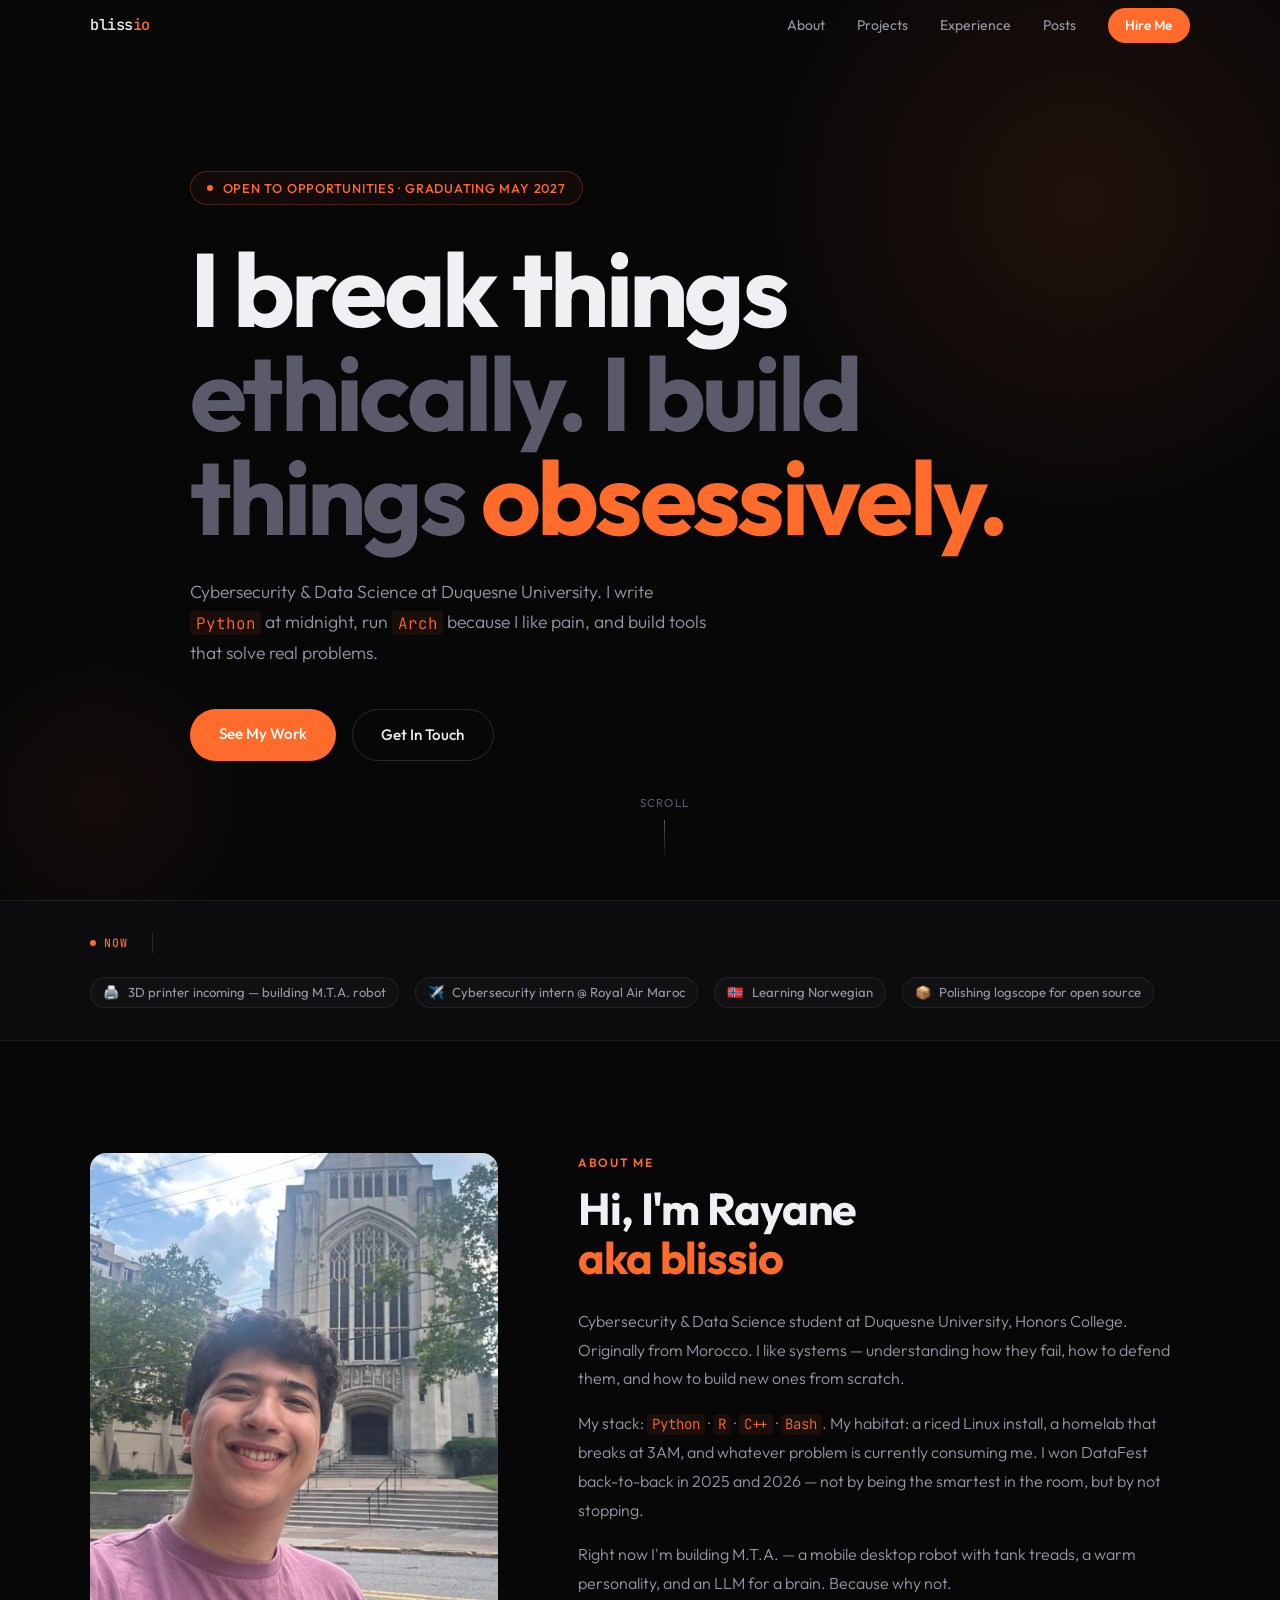
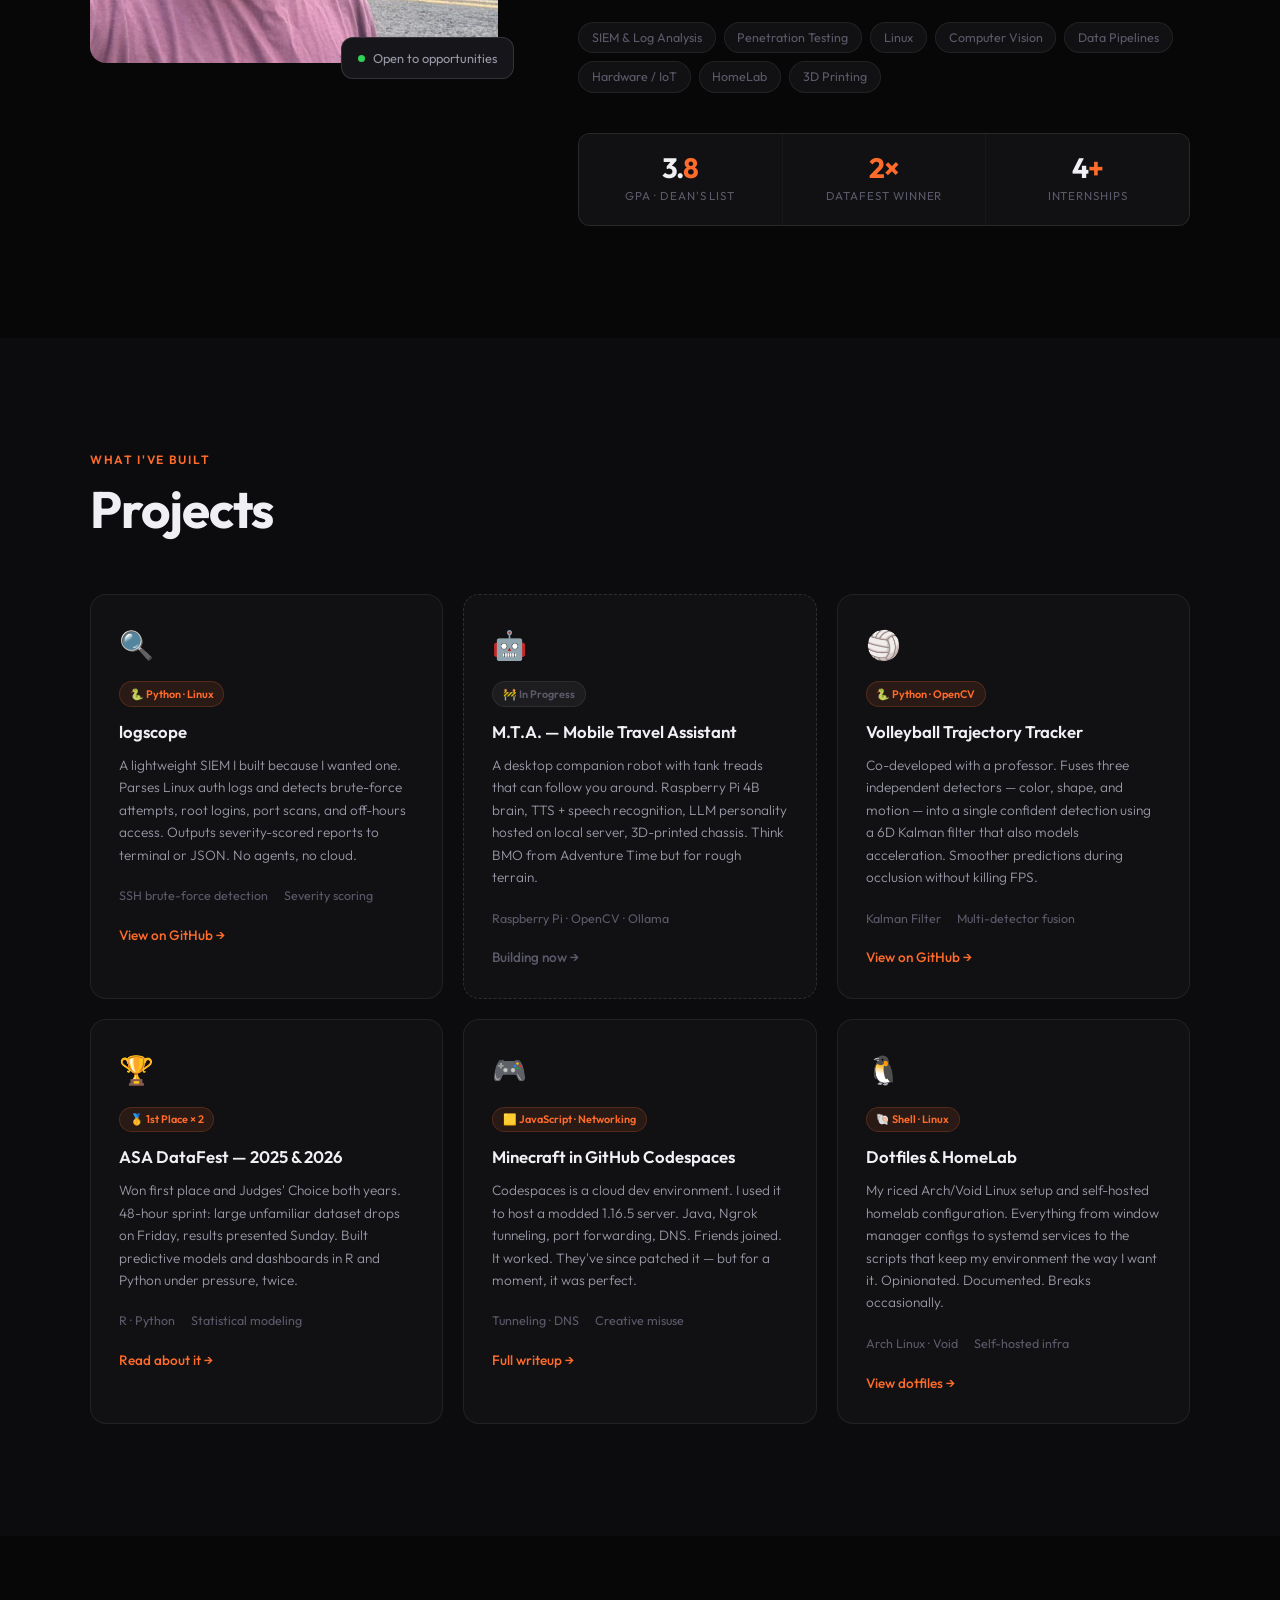
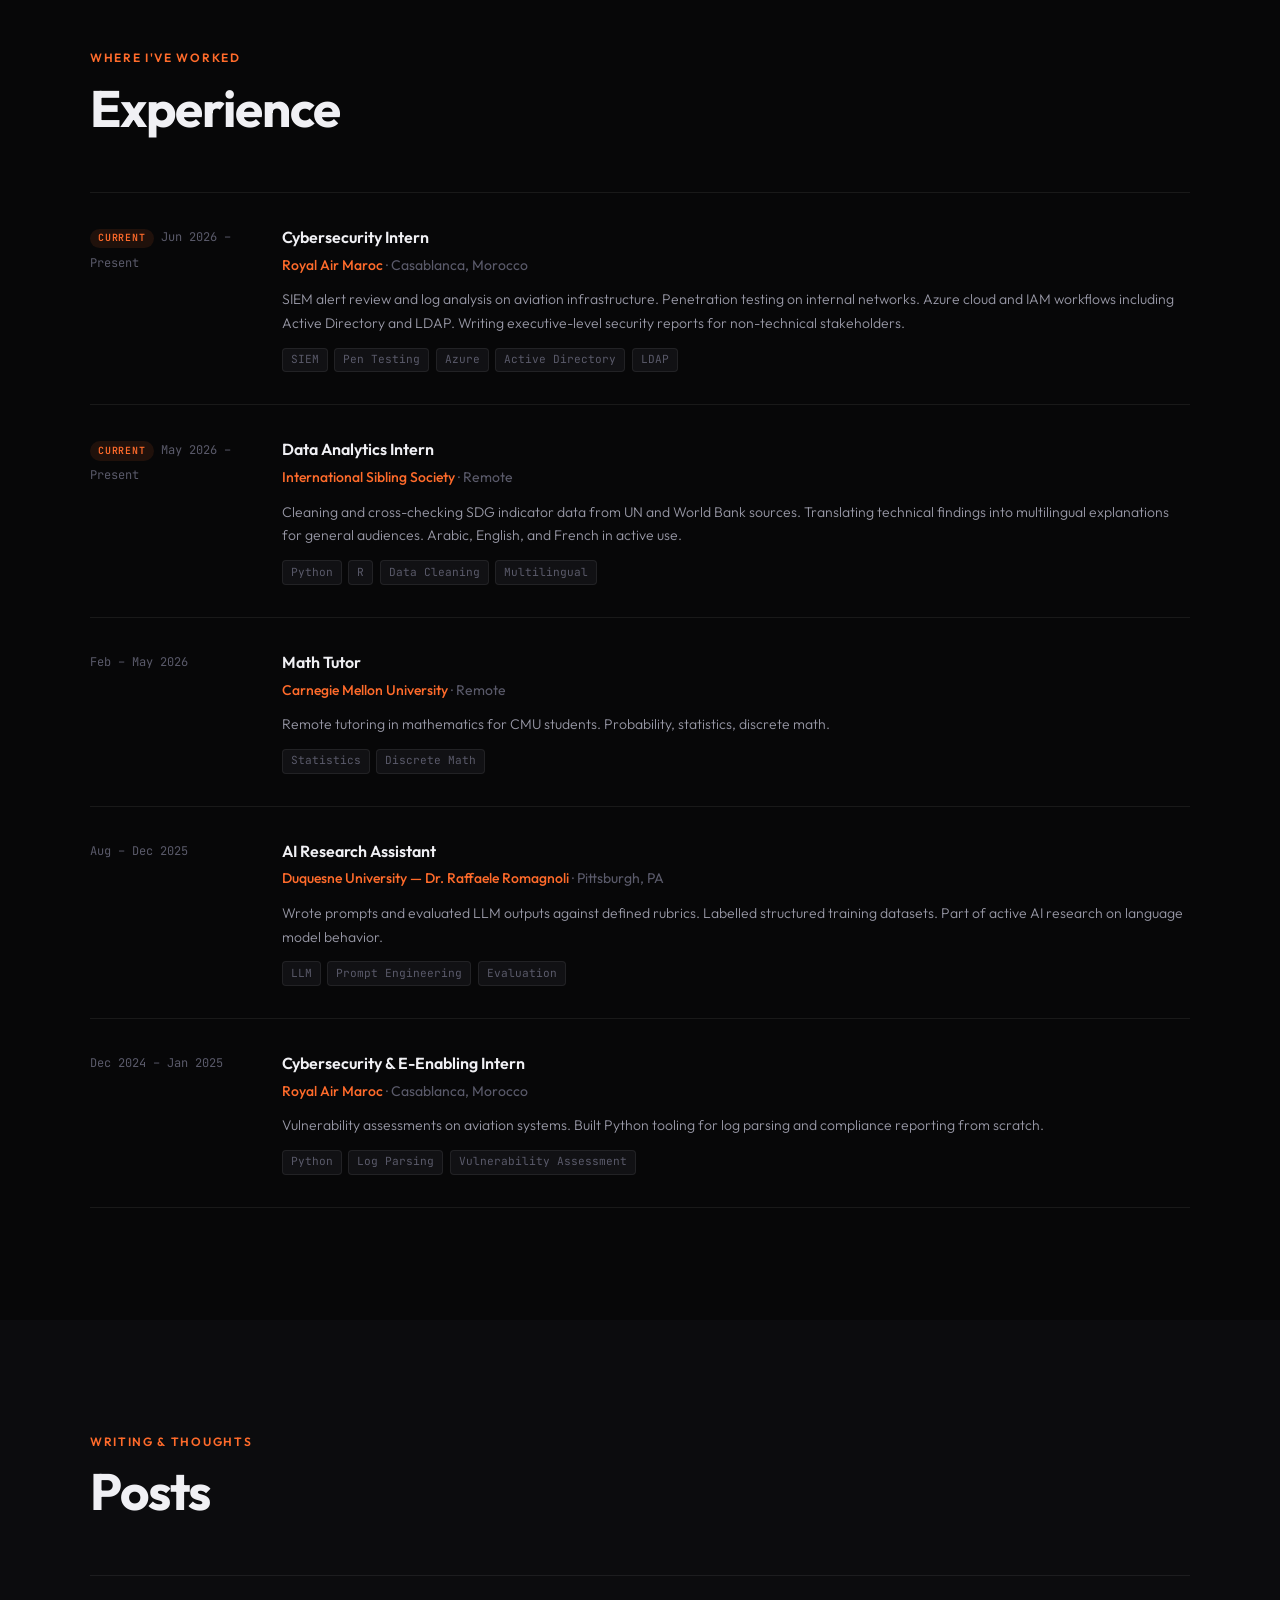
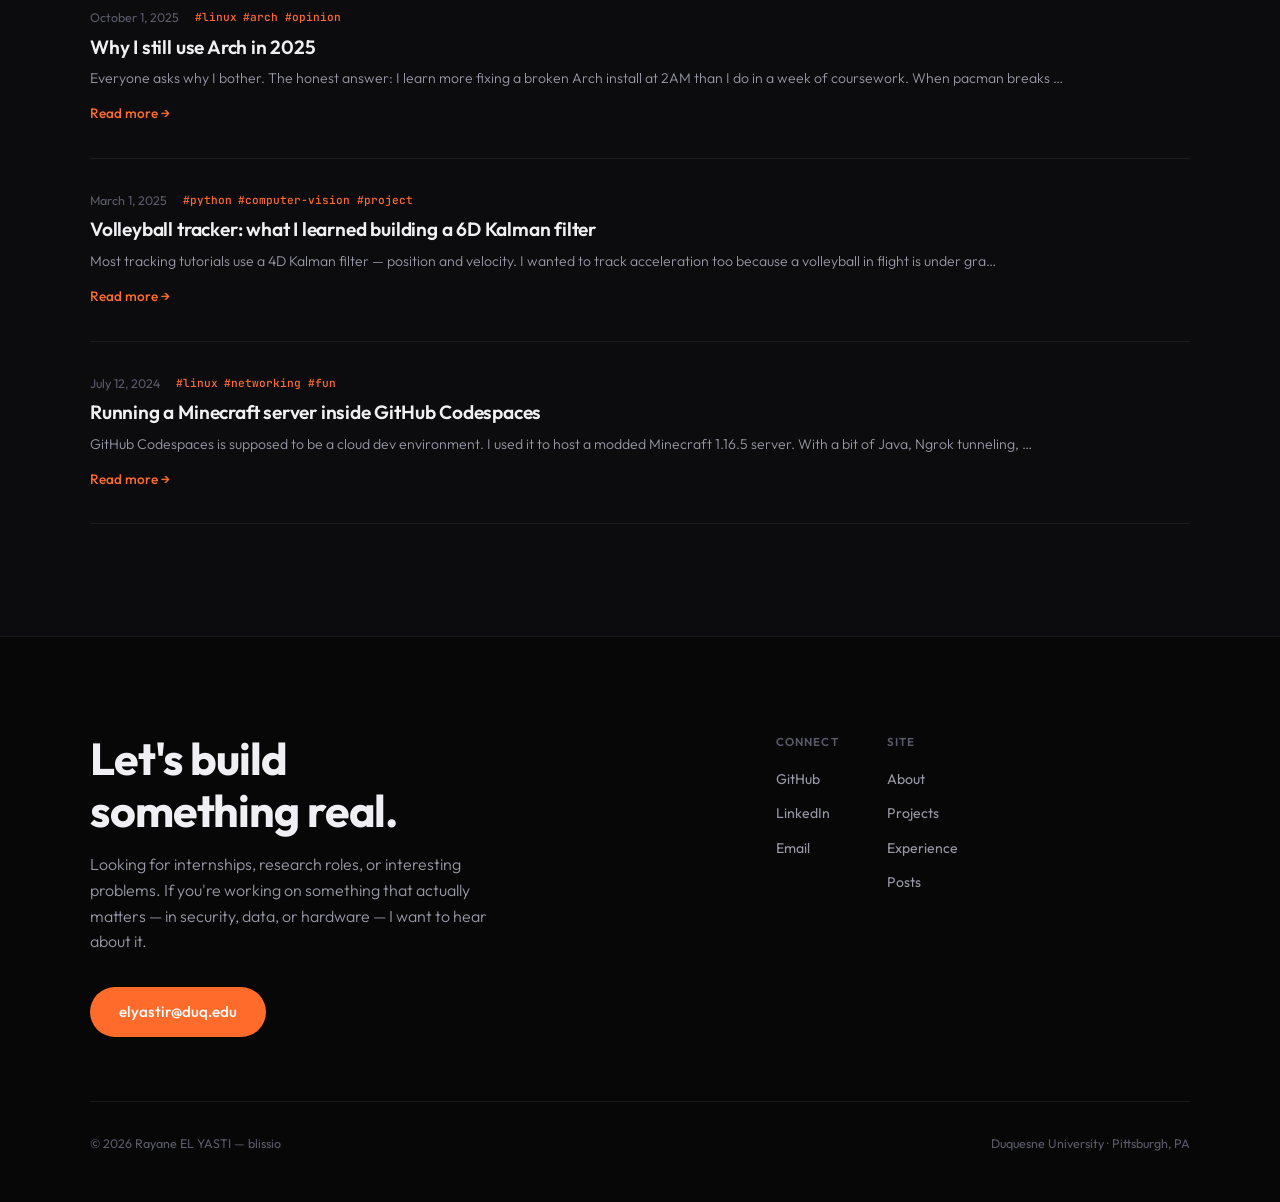
==== commit 87c676fe: "Redesign homepage with richer personal profile Overhauls `index.html` into a fully styled single-fil" ====
--- a/index.html
+++ b/index.html
@@ -3,21 +3,570 @@
 <head>
     <meta charset="UTF-8">
     <meta name="viewport" content="width=device-width, initial-scale=1.0">
-    <title>Rayane — BlissIO</title>
+    <title>Rayane EL YASTI — blissio</title>
+    <meta name="description" content="Cybersecurity & Data Science. I build things that shouldn't exist and secure things that should.">
     <link rel="icon" type="image/x-icon" href="icon.png">
     <link href="https://fonts.googleapis.com/css2?family=Outfit:wght@200;300;400;500;600;700&family=JetBrains+Mono:wght@300;400;500&display=swap" rel="stylesheet">
-    <link rel="stylesheet" href="style.css">
+    <style>
+    *, *::before, *::after { margin: 0; padding: 0; box-sizing: border-box; }
+
+    :root {
+        --bg:          #070708;
+        --bg-2:        #0c0c0e;
+        --bg-card:     #111114;
+        --bg-card-2:   #16161a;
+        --border:      rgba(255,255,255,0.07);
+        --border-2:    rgba(255,255,255,0.13);
+        --text:        #f0f0f4;
+        --text-2:      #9898a6;
+        --text-3:      #5a5a6a;
+        --accent:      #ff6b2b;
+        --accent-2:    #ff8c5a;
+        --accent-glow: rgba(255,107,43,0.22);
+    }
+
+    html { scroll-behavior: smooth; }
+
+    body {
+        font-family: 'Outfit', -apple-system, sans-serif;
+        background: var(--bg);
+        color: var(--text);
+        line-height: 1.6;
+        overflow-x: hidden;
+        -webkit-font-smoothing: antialiased;
+    }
+
+    /* REVEAL */
+    .reveal, .reveal-left, .reveal-right {
+        opacity: 0;
+        transform: translateY(32px);
+        transition: opacity 0.9s cubic-bezier(0.16, 1, 0.3, 1),
+                    transform 0.9s cubic-bezier(0.16, 1, 0.3, 1);
+    }
+    .reveal-left  { transform: translateX(-32px); }
+    .reveal-right { transform: translateX(32px); }
+    .reveal.in-view, .reveal-left.in-view, .reveal-right.in-view {
+        opacity: 1; transform: translate(0,0);
+    }
+    .delay-1 { transition-delay: 0.1s; }
+    .delay-2 { transition-delay: 0.2s; }
+    .delay-3 { transition-delay: 0.3s; }
+    .delay-4 { transition-delay: 0.4s; }
+
+    /* NAVBAR */
+    .navbar {
+        position: fixed; top: 0; left: 0; right: 0;
+        z-index: 1000; padding: 0 2rem; height: 52px;
+        display: flex; align-items: center;
+        transition: background 0.3s, border-color 0.3s;
+        border-bottom: 1px solid transparent;
+    }
+    .navbar.scrolled {
+        background: rgba(7,7,8,0.82);
+        backdrop-filter: blur(20px);
+        -webkit-backdrop-filter: blur(20px);
+        border-bottom-color: var(--border);
+    }
+    .nav-inner {
+        width: 100%; max-width: 1100px; margin: 0 auto;
+        display: flex; align-items: center; justify-content: space-between;
+    }
+    .nav-logo {
+        font-family: 'JetBrains Mono', monospace;
+        font-size: 0.95rem; font-weight: 500;
+        color: var(--text); text-decoration: none; letter-spacing: -0.5px;
+    }
+    .nav-logo span { color: var(--accent); }
+    .nav-links { display: flex; align-items: center; gap: 2rem; }
+    .nav-links a {
+        color: var(--text-2); text-decoration: none;
+        font-size: 0.875rem; font-weight: 400; transition: color 0.2s;
+    }
+    .nav-links a:hover { color: var(--text); }
+    .nav-cta {
+        background: var(--accent) !important; color: #fff !important;
+        padding: 0.4rem 1.1rem; border-radius: 20px;
+        font-weight: 500 !important; font-size: 0.85rem !important;
+        transition: background 0.2s, transform 0.2s !important;
+    }
+    .nav-cta:hover { background: var(--accent-2) !important; transform: scale(1.04) !important; }
+    .nav-toggle {
+        display: none; flex-direction: column; gap: 5px;
+        background: none; border: none; cursor: pointer; padding: 4px;
+    }
+    .nav-toggle span {
+        display: block; width: 22px; height: 1.5px;
+        background: var(--text); border-radius: 2px; transition: all 0.3s;
+    }
+
+    /* HERO */
+    .hero {
+        min-height: 100vh; display: flex; align-items: center;
+        position: relative; overflow: hidden; padding: 7rem 2rem 5rem;
+    }
+    .hero-bg { position: absolute; inset: 0; z-index: 0; }
+    .hero-glow {
+        position: absolute; width: 800px; height: 800px;
+        top: -200px; right: -200px;
+        background: radial-gradient(circle, rgba(255,107,43,0.10) 0%, transparent 60%);
+        animation: glow-pulse 8s ease-in-out infinite;
+    }
+    .hero-glow-2 {
+        position: absolute; width: 400px; height: 400px;
+        bottom: -100px; left: -100px;
+        background: radial-gradient(circle, rgba(255,107,43,0.05) 0%, transparent 60%);
+        animation: glow-pulse 12s ease-in-out infinite reverse;
+    }
+    @keyframes glow-pulse {
+        0%, 100% { transform: scale(1); opacity: 0.7; }
+        50%       { transform: scale(1.15); opacity: 1; }
+    }
+    .hero-content {
+        position: relative; z-index: 1;
+        max-width: 900px; margin: 0 auto; width: 100%;
+    }
+    .hero-eyebrow {
+        display: inline-flex; align-items: center; gap: 0.6rem;
+        font-size: 0.8rem; font-weight: 500; color: var(--accent);
+        letter-spacing: 0.06em; text-transform: uppercase;
+        margin-bottom: 2rem; padding: 0.35rem 1rem;
+        border: 1px solid rgba(255,107,43,0.25); border-radius: 20px;
+        background: rgba(255,107,43,0.05);
+    }
+    .eyebrow-dot {
+        width: 6px; height: 6px; border-radius: 50%;
+        background: var(--accent);
+        animation: dot-pulse 2s ease-in-out infinite;
+    }
+    @keyframes dot-pulse {
+        0%, 100% { opacity: 1; transform: scale(1); }
+        50%       { opacity: 0.4; transform: scale(0.7); }
+    }
+    .hero-title {
+        font-size: clamp(3.2rem, 8.5vw, 6.5rem);
+        font-weight: 700; line-height: 1.0;
+        letter-spacing: -0.035em; margin-bottom: 1.75rem;
+    }
+    .hero-title .line { display: block; }
+    .hero-title .dim  { color: var(--text-3); }
+    .hero-title .accent-word { color: var(--accent); }
+    .hero-sub {
+        font-size: 1.1rem; color: var(--text-2); font-weight: 300;
+        max-width: 520px; line-height: 1.75; margin-bottom: 2.5rem;
+    }
+    .hero-sub code {
+        font-family: 'JetBrains Mono', monospace;
+        font-size: 0.9em; color: var(--accent);
+        background: rgba(255,107,43,0.08);
+        padding: 0.1em 0.35em; border-radius: 4px;
+    }
+    .hero-actions { display: flex; gap: 1rem; flex-wrap: wrap; }
+    .hero-scroll-hint {
+        position: absolute; bottom: 2.5rem; left: 50%;
+        transform: translateX(-50%);
+        display: flex; flex-direction: column; align-items: center; gap: 0.5rem;
+        color: var(--text-3); font-size: 0.72rem;
+        letter-spacing: 0.1em; text-transform: uppercase;
+    }
+    .scroll-line {
+        width: 1px; height: 40px;
+        background: linear-gradient(to bottom, var(--text-3), transparent);
+        animation: scroll-anim 1.8s ease-in-out infinite;
+    }
+    @keyframes scroll-anim {
+        0%   { transform: scaleY(0); transform-origin: top; }
+        50%  { transform: scaleY(1); transform-origin: top; }
+        51%  { transform: scaleY(1); transform-origin: bottom; }
+        100% { transform: scaleY(0); transform-origin: bottom; }
+    }
+
+    /* BUTTONS */
+    .btn-primary {
+        display: inline-block; background: var(--accent); color: #fff;
+        text-decoration: none; padding: 0.8rem 1.8rem; border-radius: 30px;
+        font-size: 0.95rem; font-weight: 500;
+        transition: background 0.2s, transform 0.2s, box-shadow 0.2s;
+    }
+    .btn-primary:hover {
+        background: var(--accent-2); transform: scale(1.03);
+        box-shadow: 0 8px 30px var(--accent-glow);
+    }
+    .btn-ghost {
+        display: inline-block; background: transparent; color: var(--text);
+        text-decoration: none; padding: 0.8rem 1.8rem; border-radius: 30px;
+        font-size: 0.95rem; font-weight: 500; border: 1px solid var(--border-2);
+        transition: background 0.2s, border-color 0.2s, transform 0.2s;
+    }
+    .btn-ghost:hover {
+        background: rgba(255,255,255,0.05);
+        border-color: rgba(255,255,255,0.22); transform: scale(1.03);
+    }
+
+    /* SECTIONS */
+    .section { padding: 7rem 2rem; }
+    .section-alt { background: var(--bg-2); }
+    .container { max-width: 1100px; margin: 0 auto; }
+    .section-header { margin-bottom: 3.5rem; }
+    .section-header h2 {
+        font-size: clamp(2rem, 4.5vw, 3.2rem);
+        font-weight: 700; letter-spacing: -0.02em; line-height: 1.1;
+    }
+    .section-label {
+        font-size: 0.75rem; font-weight: 600;
+        letter-spacing: 0.14em; text-transform: uppercase;
+        color: var(--accent); margin-bottom: 0.75rem;
+    }
+
+    /* NOW STRIP */
+    .now-strip {
+        background: var(--bg-2);
+        border-top: 1px solid var(--border);
+        border-bottom: 1px solid var(--border);
+        padding: 2rem;
+    }
+    .now-inner {
+        max-width: 1100px; margin: 0 auto;
+        display: flex; align-items: center; gap: 1.5rem; flex-wrap: wrap;
+    }
+    .now-label {
+        font-family: 'JetBrains Mono', monospace;
+        font-size: 0.72rem; font-weight: 500;
+        letter-spacing: 0.1em; text-transform: uppercase;
+        color: var(--accent); white-space: nowrap;
+        display: flex; align-items: center; gap: 0.5rem;
+    }
+    .now-dot {
+        width: 6px; height: 6px; border-radius: 50%; background: var(--accent);
+        animation: dot-pulse 2s ease-in-out infinite;
+    }
+    .now-divider { width: 1px; height: 20px; background: var(--border-2); }
+    .now-items { display: flex; gap: 1rem; flex-wrap: wrap; }
+    .now-item {
+        font-size: 0.82rem; color: var(--text-2); font-weight: 400;
+        padding: 0.25rem 0.75rem; border: 1px solid var(--border);
+        border-radius: 20px; background: var(--bg-card);
+    }
+    .now-item span { color: var(--text-3); margin-right: 0.35rem; }
+
+    /* ABOUT */
+    .about-layout {
+        display: grid; grid-template-columns: 1fr 1.5fr;
+        gap: 5rem; align-items: start;
+    }
+    .about-image-wrap { position: relative; }
+    .about-img-frame {
+        position: relative; border-radius: 16px; overflow: hidden;
+        background: var(--bg-card);
+        aspect-ratio: 4/5;
+    }
+    .about-img { width: 100%; height: 100%; object-fit: cover; display: block; }
+    .about-img-placeholder {
+        width: 100%; height: 100%; display: flex;
+        align-items: center; justify-content: center;
+        font-size: 5rem; color: var(--text-3);
+        background: linear-gradient(135deg, var(--bg-card) 0%, var(--bg-card-2) 100%);
+    }
+    .img-border {
+        position: absolute; inset: -1px;
+        border: 1px solid var(--border-2); border-radius: 16px;
+        pointer-events: none;
+    }
+    .about-badge {
+        position: absolute; bottom: -1rem; right: -1rem;
+        background: var(--bg-card-2); border: 1px solid var(--border-2);
+        border-radius: 12px; padding: 0.6rem 1rem;
+        display: flex; align-items: center; gap: 0.5rem;
+        font-size: 0.8rem; color: var(--text-2); font-weight: 400;
+        backdrop-filter: blur(10px);
+    }
+    .badge-dot {
+        width: 7px; height: 7px; border-radius: 50%; background: #30d158;
+        animation: dot-pulse 2s ease-in-out infinite;
+    }
+    .about-text h2 {
+        font-size: clamp(2rem, 4vw, 2.8rem);
+        font-weight: 700; letter-spacing: -0.025em;
+        line-height: 1.1; margin-bottom: 1.5rem;
+    }
+    .about-text h2 .accent { color: var(--accent); }
+    .about-text p {
+        color: var(--text-2); font-weight: 300;
+        font-size: 1rem; line-height: 1.8; margin-bottom: 1rem;
+    }
+    .about-text p:last-of-type { margin-bottom: 1.5rem; }
+    .about-text code {
+        font-family: 'JetBrains Mono', monospace; font-size: 0.88em;
+        color: var(--accent); background: rgba(255,107,43,0.08);
+        padding: 0.1em 0.35em; border-radius: 4px;
+    }
+    .about-chips { display: flex; flex-wrap: wrap; gap: 0.5rem; margin-bottom: 2rem; }
+    .chip {
+        font-size: 0.78rem; color: var(--text-3); font-weight: 400;
+        padding: 0.3rem 0.8rem; border: 1px solid var(--border);
+        border-radius: 20px; background: var(--bg-card);
+    }
+
+    /* STATS ROW */
+    .stats-row {
+        display: grid; grid-template-columns: repeat(3, 1fr);
+        gap: 1px; background: var(--border);
+        border: 1px solid var(--border); border-radius: 12px;
+        overflow: hidden; margin-top: 2.5rem;
+    }
+    .stat-cell {
+        background: var(--bg-card); padding: 1.25rem 1.5rem;
+        text-align: center;
+    }
+    .stat-num {
+        font-size: 1.75rem; font-weight: 700;
+        color: var(--text); letter-spacing: -0.03em;
+        line-height: 1;
+    }
+    .stat-num .acc { color: var(--accent); }
+    .stat-label {
+        font-size: 0.72rem; color: var(--text-3);
+        text-transform: uppercase; letter-spacing: 0.08em;
+        margin-top: 0.3rem;
+    }
+
+    /* PROJECTS */
+    .projects-grid {
+        display: grid; grid-template-columns: repeat(3, 1fr);
+        gap: 1.25rem;
+    }
+    .project-card {
+        background: var(--bg-card); border: 1px solid var(--border);
+        border-radius: 16px; overflow: hidden;
+        transition: border-color 0.3s, transform 0.3s, box-shadow 0.3s;
+        cursor: pointer; text-decoration: none; color: inherit; display: block;
+    }
+    .project-card:hover {
+        border-color: rgba(255,107,43,0.3);
+        transform: translateY(-4px);
+        box-shadow: 0 20px 50px rgba(0,0,0,0.5);
+    }
+    .project-card-inner { padding: 1.75rem; }
+    .project-emoji { font-size: 1.75rem; margin-bottom: 0.75rem; display: block; }
+    .project-lang {
+        font-size: 0.7rem; font-weight: 600; letter-spacing: 0.1em;
+        text-transform: uppercase; color: var(--accent);
+        margin-bottom: 0.5rem; display: block;
+    }
+    .project-card h3 {
+        font-size: 1.05rem; font-weight: 600; margin-bottom: 0.5rem; color: var(--text);
+    }
+    .project-card p {
+        font-size: 0.85rem; color: var(--text-2); line-height: 1.65;
+        margin-bottom: 1.25rem; font-weight: 300;
+    }
+    .project-meta {
+        display: flex; gap: 1rem; font-size: 0.78rem;
+        color: var(--text-3); margin-bottom: 1rem; flex-wrap: wrap;
+    }
+    .project-badge {
+        display: inline-block; font-size: 0.68rem; font-weight: 600;
+        padding: 0.2rem 0.6rem; border-radius: 20px;
+        background: rgba(255,107,43,0.1); color: var(--accent);
+        border: 1px solid rgba(255,107,43,0.2); margin-bottom: 0.75rem;
+    }
+    .project-link {
+        display: inline-block; color: var(--accent);
+        font-size: 0.85rem; font-weight: 500; transition: opacity 0.2s;
+    }
+    .project-card:hover .project-link { opacity: 0.65; }
+    .project-card.wip { border-style: dashed; border-color: var(--border-2); }
+    .project-card.wip:hover { border-color: rgba(255,107,43,0.25); border-style: dashed; }
+
+    /* EXPERIENCE */
+    .exp-list { display: flex; flex-direction: column; }
+    .exp-item {
+        display: grid; grid-template-columns: 160px 1fr;
+        gap: 2rem; padding: 2rem 0;
+        border-bottom: 1px solid var(--border);
+    }
+    .exp-item:first-child { border-top: 1px solid var(--border); }
+    .exp-date {
+        font-family: 'JetBrains Mono', monospace;
+        font-size: 0.75rem; color: var(--text-3); line-height: 1.5;
+        padding-top: 0.2rem;
+    }
+    .exp-date .exp-current {
+        display: inline-block; font-size: 0.62rem; font-weight: 600;
+        letter-spacing: 0.08em; text-transform: uppercase;
+        color: var(--accent); background: rgba(255,107,43,0.1);
+        padding: 0.15rem 0.5rem; border-radius: 10px;
+        margin-bottom: 0.35rem;
+    }
+    .exp-role { font-size: 1rem; font-weight: 600; color: var(--text); margin-bottom: 0.2rem; }
+    .exp-org { font-size: 0.875rem; color: var(--accent); font-weight: 500; margin-bottom: 0.75rem; }
+    .exp-org span { color: var(--text-3); font-weight: 400; }
+    .exp-body { font-size: 0.875rem; color: var(--text-2); line-height: 1.7; font-weight: 300; }
+    .exp-tags { display: flex; gap: 0.4rem; flex-wrap: wrap; margin-top: 0.75rem; }
+    .exp-tag {
+        font-size: 0.7rem; color: var(--text-3);
+        font-family: 'JetBrains Mono', monospace;
+        padding: 0.15rem 0.5rem; border: 1px solid var(--border);
+        border-radius: 4px; background: var(--bg-card);
+    }
+
+    /* POSTS */
+    .posts-list { display: flex; flex-direction: column; }
+    .post-item { border-top: 1px solid var(--border); }
+    .post-item:last-child { border-bottom: 1px solid var(--border); }
+    .post-item-inner {
+        display: grid; grid-template-columns: 1fr;
+        padding: 2rem 0; gap: 1.5rem; cursor: pointer;
+        transition: opacity 0.2s;
+    }
+    .post-item-inner:hover .post-title { color: var(--accent); }
+    .post-item-inner:hover .post-read-more { opacity: 0.65; }
+    .post-meta { display: flex; align-items: center; gap: 1rem; flex-wrap: wrap; margin-bottom: 0.4rem; }
+    .post-date { font-size: 0.78rem; color: var(--text-3); font-weight: 400; }
+    .post-tags { display: flex; gap: 0.4rem; flex-wrap: wrap; }
+    .post-tag {
+        font-size: 0.7rem; color: var(--accent); font-weight: 500;
+        font-family: 'JetBrains Mono', monospace;
+    }
+    .post-title {
+        font-size: 1.2rem; font-weight: 600; color: var(--text);
+        line-height: 1.3; margin-bottom: 0.5rem;
+        transition: color 0.25s; letter-spacing: -0.01em;
+    }
+    .post-excerpt {
+        font-size: 0.88rem; color: var(--text-2);
+        line-height: 1.65; font-weight: 300; margin-bottom: 0.6rem;
+    }
+    .post-read-more {
+        display: inline-block; color: var(--accent);
+        font-size: 0.85rem; font-weight: 500; transition: opacity 0.2s;
+    }
+
+    /* MODALS */
+    .post-modal {
+        position: fixed; inset: 0; z-index: 2000;
+        pointer-events: none; opacity: 0; transition: opacity 0.3s;
+    }
+    .post-modal.open { pointer-events: all; opacity: 1; }
+    .modal-backdrop {
+        position: absolute; inset: 0;
+        background: rgba(0,0,0,0.88);
+        backdrop-filter: blur(12px); -webkit-backdrop-filter: blur(12px);
+    }
+    .modal-panel {
+        position: absolute; top: 50%; left: 50%;
+        transform: translate(-50%, -46%);
+        width: min(700px, 92vw); max-height: 85vh;
+        overflow-y: auto; background: var(--bg-card-2);
+        border: 1px solid var(--border-2); border-radius: 20px;
+        padding: 3rem; transition: transform 0.35s cubic-bezier(0.16, 1, 0.3, 1);
+    }
+    .post-modal.open .modal-panel { transform: translate(-50%, -50%); }
+    .modal-panel::-webkit-scrollbar { width: 3px; }
+    .modal-panel::-webkit-scrollbar-thumb { background: var(--border-2); border-radius: 2px; }
+    .modal-close {
+        position: absolute; top: 1.25rem; right: 1.25rem;
+        background: rgba(255,255,255,0.07); border: none; color: var(--text-2);
+        width: 32px; height: 32px; border-radius: 50%; cursor: pointer;
+        font-size: 0.8rem; display: flex; align-items: center; justify-content: center;
+        transition: background 0.2s; line-height: 1;
+    }
+    .modal-close:hover { background: rgba(255,255,255,0.14); color: var(--text); }
+    .modal-meta { display: flex; align-items: center; gap: 1rem; flex-wrap: wrap; margin-bottom: 1rem; }
+    .modal-title {
+        font-size: 1.65rem; font-weight: 700; line-height: 1.2;
+        letter-spacing: -0.02em; margin-bottom: 1.5rem;
+    }
+    .modal-content { font-size: 1rem; color: var(--text-2); line-height: 1.8; font-weight: 300; }
+
+    /* FOOTER */
+    .footer {
+        padding: 6rem 2rem 3rem;
+        background: var(--bg); border-top: 1px solid var(--border);
+    }
+    .footer-inner {
+        display: grid; grid-template-columns: 1.5fr 1fr;
+        gap: 4rem; padding-bottom: 4rem;
+        border-bottom: 1px solid var(--border);
+    }
+    .footer-headline {
+        font-size: clamp(1.8rem, 3.5vw, 2.8rem);
+        font-weight: 700; letter-spacing: -0.025em; margin-bottom: 1rem;
+        line-height: 1.15;
+    }
+    .footer-left p { color: var(--text-2); font-weight: 300; font-size: 1rem; max-width: 400px; }
+    .footer-links { display: flex; gap: 3rem; align-items: flex-start; }
+    .footer-col { display: flex; flex-direction: column; gap: 0.75rem; }
+    .footer-col-label {
+        font-size: 0.72rem; font-weight: 600; letter-spacing: 0.1em;
+        text-transform: uppercase; color: var(--text-3); margin-bottom: 0.25rem;
+    }
+    .footer-col a {
+        color: var(--text-2); text-decoration: none;
+        font-size: 0.88rem; transition: color 0.2s;
+    }
+    .footer-col a:hover { color: var(--text); }
+    .footer-bottom {
+        display: flex; justify-content: space-between; align-items: center;
+        padding-top: 2rem; font-size: 0.78rem; color: var(--text-3);
+        flex-wrap: wrap; gap: 0.5rem;
+    }
+
+    /* CURSOR TRAIL */
+    .cursor-trail {
+        position: absolute; width: 4px; height: 4px;
+        background: var(--accent); border-radius: 50%;
+        pointer-events: none; opacity: 0; z-index: 9999;
+        animation: trail-fade 0.6s ease-out forwards;
+    }
+    @keyframes trail-fade {
+        0%   { opacity: 0.45; transform: scale(1); }
+        100% { opacity: 0;    transform: scale(0); }
+    }
+
+    /* RESPONSIVE */
+    @media (max-width: 900px) {
+        .about-layout { grid-template-columns: 1fr; gap: 3rem; }
+        .about-image-wrap { max-width: 300px; }
+        .footer-inner { grid-template-columns: 1fr; gap: 3rem; }
+        .exp-item { grid-template-columns: 1fr; gap: 0.5rem; }
+        .projects-grid { grid-template-columns: 1fr 1fr; }
+        .stats-row { grid-template-columns: repeat(3, 1fr); }
+    }
+    @media (max-width: 768px) {
+        .nav-links {
+            display: none; position: fixed; top: 52px; left: 0; right: 0;
+            background: rgba(7,7,8,0.97); backdrop-filter: blur(20px);
+            flex-direction: column; padding: 2rem; gap: 1.5rem;
+            border-bottom: 1px solid var(--border);
+        }
+        .nav-links.open { display: flex; }
+        .nav-toggle { display: flex; }
+        .section { padding: 5rem 1.25rem; }
+        .projects-grid { grid-template-columns: 1fr; }
+        .footer-links { gap: 2rem; }
+        .modal-panel { padding: 2rem 1.5rem; }
+        .now-inner { gap: 1rem; }
+        .now-divider { display: none; }
+    }
+    @media (max-width: 480px) {
+        .hero-actions { flex-direction: column; }
+        .hero-actions .btn-primary,
+        .hero-actions .btn-ghost { text-align: center; }
+        .stats-row { grid-template-columns: 1fr 1fr; }
+        .stats-row .stat-cell:last-child { grid-column: 1 / -1; }
+    }
+    </style>
 </head>
 <body>
 
     <!-- Navigation -->
     <nav class="navbar" id="navbar">
         <div class="nav-inner">
-            <a href="#" class="nav-logo">blissio</a>
+            <a href="#" class="nav-logo">bliss<span>io</span></a>
             <div class="nav-links" id="navLinks">
                 <a href="#about">About</a>
-                <a href="#skills">Skills</a>
                 <a href="#projects">Projects</a>
+                <a href="#experience">Experience</a>
                 <a href="#posts">Posts</a>
                 <a href="#contact" class="nav-cta">Hire Me</a>
             </div>
@@ -31,21 +580,26 @@
     <section class="hero" id="hero">
         <div class="hero-bg">
             <div class="hero-glow"></div>
+            <div class="hero-glow-2"></div>
         </div>
         <div class="hero-content">
-            <div class="hero-eyebrow reveal">Available for hire &middot; Spring 2026</div>
+            <div class="hero-eyebrow reveal">
+                <div class="eyebrow-dot"></div>
+                Open to opportunities &middot; Graduating May 2027
+            </div>
             <h1 class="hero-title reveal delay-1">
-                <span class="line">Rayane.</span>
-                <span class="line dim">Cybersecurity &amp;</span>
-                <span class="line dim">Data Science.</span>
+                <span class="line">I break things</span>
+                <span class="line dim">ethically. I build</span>
+                <span class="line dim">things <span class="accent-word">obsessively.</span></span>
             </h1>
             <p class="hero-sub reveal delay-2">
-                I break things ethically, write scripts, and automate my Linux life.<br>
-                Student @ Duquesne University. Builder of things that shouldn't exist.
+                Cybersecurity &amp; Data Science at Duquesne University.
+                I write <code>Python</code> at midnight, run <code>Arch</code> because I like pain,
+                and build tools that solve real problems.
             </p>
             <div class="hero-actions reveal delay-3">
                 <a href="#projects" class="btn-primary">See My Work</a>
-                <a href="mailto:blissio@protonmail.com" class="btn-ghost">Get In Touch</a>
+                <a href="mailto:elyastir@duq.edu" class="btn-ghost">Get In Touch</a>
             </div>
         </div>
         <div class="hero-scroll-hint reveal delay-4">
@@ -54,110 +608,268 @@
         </div>
     </section>
 
+    <!-- Now Strip -->
+    <div class="now-strip">
+        <div class="now-inner reveal">
+            <div class="now-label"><div class="now-dot"></div> Now</div>
+            <div class="now-divider"></div>
+            <div class="now-items">
+                <div class="now-item"><span>🖨️</span> 3D printer incoming — building M.T.A. robot</div>
+                <div class="now-item"><span>✈️</span> Cybersecurity intern @ Royal Air Maroc</div>
+                <div class="now-item"><span>🇳🇴</span> Learning Norwegian</div>
+                <div class="now-item"><span>📦</span> Polishing logscope for open source</div>
+            </div>
+        </div>
+    </div>
+
     <!-- About -->
     <section class="section" id="about">
         <div class="container">
             <div class="about-layout">
                 <div class="about-image-wrap reveal-left">
                     <div class="about-img-frame">
-                        <img src="wallhaven-3.jpg" alt="Rayane" class="about-img">
+                        <img src="wallhaven-3.jpg" alt="Rayane's Profile Picture" class="about-img" />
                         <div class="img-border"></div>
                     </div>
                     <div class="about-badge">
                         <span class="badge-dot"></span>
-                        <span>Open to opportunities</span>
+                        Open to opportunities
                     </div>
                 </div>
                 <div class="about-text reveal-right">
                     <div class="section-label">About Me</div>
                     <h2>Hi, I'm Rayane<br><span class="accent">aka blissio</span></h2>
-                    <p>Cybersecurity &amp; Data Science student at Duquesne University. I'm interested in the intersection of systems security, data pipelines, and making machines do things they weren't designed to do.</p>
-                    <p>My stack: <code>C++</code> &middot; <code>R</code> &middot; <code>Bash</code> &middot; <code>Python</code>. My habitat: a riced Void Linux install, a homelab, and whatever's broken at 3AM.</p>
+                    <p>Cybersecurity &amp; Data Science student at Duquesne University, Honors College. Originally from Morocco. I like systems — understanding how they fail, how to defend them, and how to build new ones from scratch.</p>
+                    <p>My stack: <code>Python</code> · <code>R</code> · <code>C++</code> · <code>Bash</code>. My habitat: a riced Linux install, a homelab that breaks at 3AM, and whatever problem is currently consuming me. I won DataFest back-to-back in 2025 and 2026 — not by being the smartest in the room, but by not stopping.</p>
+                    <p>Right now I'm building M.T.A. — a mobile desktop robot with tank treads, a warm personality, and an LLM for a brain. Because why not.</p>
                     <div class="about-chips">
-                        <span class="chip">Threat Modeling</span>
+                        <span class="chip">SIEM & Log Analysis</span>
+                        <span class="chip">Penetration Testing</span>
+                        <span class="chip">Linux</span>
+                        <span class="chip">Computer Vision</span>
+                        <span class="chip">Data Pipelines</span>
+                        <span class="chip">Hardware / IoT</span>
                         <span class="chip">HomeLab</span>
-                        <span class="chip">Linux</span>
-                        <span class="chip">Data Science</span>
-                        <span class="chip">CTF</span>
-                        <span class="chip">Automation</span>
-                    </div>
-                    <a href="mailto:blissio@protonmail.com" class="btn-primary" style="margin-top:2rem;display:inline-block;">Let's Talk &rarr;</a>
+                        <span class="chip">3D Printing</span>
+                    </div>
+                    <div class="stats-row">
+                        <div class="stat-cell">
+                            <div class="stat-num">3.<span class="acc">8</span></div>
+                            <div class="stat-label">GPA · Dean's List</div>
+                        </div>
+                        <div class="stat-cell">
+                            <div class="stat-num"><span class="acc">2×</span></div>
+                            <div class="stat-label">DataFest Winner</div>
+                        </div>
+                        <div class="stat-cell">
+                            <div class="stat-num">4<span class="acc">+</span></div>
+                            <div class="stat-label">Internships</div>
+                        </div>
+                    </div>
                 </div>
             </div>
         </div>
     </section>
 
-    <!-- Skills -->
-    <section class="section section-dark" id="skills">
-        <div class="container">
-            <div class="section-header reveal">
-                <div class="section-label">What I Know</div>
-                <h2>Skills &amp; Tools</h2>
-            </div>
-            <div class="skills-grid">
-                <div class="skill-block reveal" onclick="openSkill('cybersecurity')" role="button" tabindex="0">
-                    <div class="skill-icon">&#x1F510;</div>
-                    <h3>Cybersecurity</h3>
-                    <p>Threat modeling, vulnerability assessment, ethical hacking, CTF competitions, network security fundamentals.</p>
-                    <span class="skill-more">Learn more &rarr;</span>
-                </div>
-                <div class="skill-block reveal delay-1" onclick="openSkill('datascience')" role="button" tabindex="0">
-                    <div class="skill-icon">&#x1F4CA;</div>
-                    <h3>Data Science</h3>
-                    <p>R, Python, statistical modeling, computer vision, Kalman filtering, data pipelines and visualization.</p>
-                    <span class="skill-more">Learn more &rarr;</span>
-                </div>
-                <div class="skill-block reveal delay-2" onclick="openSkill('linux')" role="button" tabindex="0">
-                    <div class="skill-icon">&#x1F427;</div>
-                    <h3>Linux &amp; Systems</h3>
-                    <p>Arch, Void, NixOS. Shell scripting, ricing, homelab infrastructure, automation, kernel-level debugging.</p>
-                    <span class="skill-more">Learn more &rarr;</span>
-                </div>
-                <div class="skill-block reveal delay-3" onclick="openSkill('dev')" role="button" tabindex="0">
-                    <div class="skill-icon">&#x26A1;</div>
-                    <h3>Development</h3>
-                    <p>C++, Bash, Python, R. From POSIX shell scripting to game dev in Unity 6 to low-level systems work.</p>
-                    <span class="skill-more">Learn more &rarr;</span>
-                </div>
-            </div>
-        </div>
-    </section>
-
     <!-- Projects -->
-    <section class="section" id="projects">
+    <section class="section section-alt" id="projects">
         <div class="container">
             <div class="section-header reveal">
                 <div class="section-label">What I've Built</div>
                 <h2>Projects</h2>
-                <a href="projects.html" class="view-all">View All on GitHub &rarr;</a>
-            </div>
-            <div class="projects-grid" id="projects-grid">
-                <div class="projects-loading">Fetching repos...</div>
+            </div>
+            <div class="projects-grid">
+
+                <a class="project-card reveal" href="https://github.com/blissio/logscope" target="_blank" rel="noopener">
+                    <div class="project-card-inner">
+                        <span class="project-emoji">🔍</span>
+                        <div class="project-badge">🐍 Python · Linux</div>
+                        <h3>logscope</h3>
+                        <p>A lightweight SIEM I built because I wanted one. Parses Linux auth logs and detects brute-force attempts, root logins, port scans, and off-hours access. Outputs severity-scored reports to terminal or JSON. No agents, no cloud.</p>
+                        <div class="project-meta">
+                            <span>SSH brute-force detection</span>
+                            <span>Severity scoring</span>
+                        </div>
+                        <span class="project-link">View on GitHub →</span>
+                    </div>
+                </a>
+
+                <div class="project-card wip reveal delay-1">
+                    <div class="project-card-inner">
+                        <span class="project-emoji">🤖</span>
+                        <div class="project-badge" style="background:rgba(255,255,255,0.05);color:var(--text-3);border-color:var(--border);">🚧 In Progress</div>
+                        <h3>M.T.A. — Mobile Travel Assistant</h3>
+                        <p>A desktop companion robot with tank treads that can follow you around. Raspberry Pi 4B brain, TTS + speech recognition, LLM personality hosted on local server, 3D-printed chassis. Think BMO from Adventure Time but for rough terrain.</p>
+                        <div class="project-meta">
+                            <span>Raspberry Pi · OpenCV · Ollama</span>
+                        </div>
+                        <span class="project-link" style="color:var(--text-3);">Building now →</span>
+                    </div>
+                </div>
+
+                <a class="project-card reveal delay-2" href="#" target="_blank" rel="noopener">
+                    <div class="project-card-inner">
+                        <span class="project-emoji">🏐</span>
+                        <div class="project-badge">🐍 Python · OpenCV</div>
+                        <h3>Volleyball Trajectory Tracker</h3>
+                        <p>Co-developed with a professor. Fuses three independent detectors — color, shape, and motion — into a single confident detection using a 6D Kalman filter that also models acceleration. Smoother predictions during occlusion without killing FPS.</p>
+                        <div class="project-meta">
+                            <span>Kalman Filter</span>
+                            <span>Multi-detector fusion</span>
+                        </div>
+                        <span class="project-link">View on GitHub →</span>
+                    </div>
+                </a>
+
+                <a class="project-card reveal" href="#" target="_blank" rel="noopener">
+                    <div class="project-card-inner">
+                        <span class="project-emoji">🏆</span>
+                        <div class="project-badge">🥇 1st Place × 2</div>
+                        <h3>ASA DataFest — 2025 &amp; 2026</h3>
+                        <p>Won first place and Judges' Choice both years. 48-hour sprint: large unfamiliar dataset drops on Friday, results presented Sunday. Built predictive models and dashboards in R and Python under pressure, twice.</p>
+                        <div class="project-meta">
+                            <span>R · Python</span>
+                            <span>Statistical modeling</span>
+                        </div>
+                        <span class="project-link">Read about it →</span>
+                    </div>
+                </a>
+
+                <a class="project-card reveal delay-1" href="https://github.com/blissio" target="_blank" rel="noopener">
+                    <div class="project-card-inner">
+                        <span class="project-emoji">🎮</span>
+                        <div class="project-badge">🟨 JavaScript · Networking</div>
+                        <h3>Minecraft in GitHub Codespaces</h3>
+                        <p>Codespaces is a cloud dev environment. I used it to host a modded 1.16.5 server. Java, Ngrok tunneling, port forwarding, DNS. Friends joined. It worked. They've since patched it — but for a moment, it was perfect.</p>
+                        <div class="project-meta">
+                            <span>Tunneling · DNS</span>
+                            <span>Creative misuse</span>
+                        </div>
+                        <span class="project-link">Full writeup →</span>
+                    </div>
+                </a>
+
+                <a class="project-card reveal delay-2" href="https://github.com/blissio" target="_blank" rel="noopener">
+                    <div class="project-card-inner">
+                        <span class="project-emoji">🐧</span>
+                        <div class="project-badge">🐚 Shell · Linux</div>
+                        <h3>Dotfiles &amp; HomeLab</h3>
+                        <p>My riced Arch/Void Linux setup and self-hosted homelab configuration. Everything from window manager configs to systemd services to the scripts that keep my environment the way I want it. Opinionated. Documented. Breaks occasionally.</p>
+                        <div class="project-meta">
+                            <span>Arch Linux · Void</span>
+                            <span>Self-hosted infra</span>
+                        </div>
+                        <span class="project-link">View dotfiles →</span>
+                    </div>
+                </a>
+
             </div>
         </div>
     </section>
 
+    <!-- Experience -->
+    <section class="section" id="experience">
+        <div class="container">
+            <div class="section-header reveal">
+                <div class="section-label">Where I've Worked</div>
+                <h2>Experience</h2>
+            </div>
+            <div class="exp-list">
+
+                <div class="exp-item reveal">
+                    <div class="exp-date">
+                        <div class="exp-current">Current</div>
+                        Jun 2026 – Present
+                    </div>
+                    <div>
+                        <div class="exp-role">Cybersecurity Intern</div>
+                        <div class="exp-org">Royal Air Maroc <span>· Casablanca, Morocco</span></div>
+                        <div class="exp-body">SIEM alert review and log analysis on aviation infrastructure. Penetration testing on internal networks. Azure cloud and IAM workflows including Active Directory and LDAP. Writing executive-level security reports for non-technical stakeholders.</div>
+                        <div class="exp-tags">
+                            <span class="exp-tag">SIEM</span>
+                            <span class="exp-tag">Pen Testing</span>
+                            <span class="exp-tag">Azure</span>
+                            <span class="exp-tag">Active Directory</span>
+                            <span class="exp-tag">LDAP</span>
+                        </div>
+                    </div>
+                </div>
+
+                <div class="exp-item reveal">
+                    <div class="exp-date">
+                        <div class="exp-current">Current</div>
+                        May 2026 – Present
+                    </div>
+                    <div>
+                        <div class="exp-role">Data Analytics Intern</div>
+                        <div class="exp-org">International Sibling Society <span>· Remote</span></div>
+                        <div class="exp-body">Cleaning and cross-checking SDG indicator data from UN and World Bank sources. Translating technical findings into multilingual explanations for general audiences. Arabic, English, and French in active use.</div>
+                        <div class="exp-tags">
+                            <span class="exp-tag">Python</span>
+                            <span class="exp-tag">R</span>
+                            <span class="exp-tag">Data Cleaning</span>
+                            <span class="exp-tag">Multilingual</span>
+                        </div>
+                    </div>
+                </div>
+
+                <div class="exp-item reveal">
+                    <div class="exp-date">Feb – May 2026</div>
+                    <div>
+                        <div class="exp-role">Math Tutor</div>
+                        <div class="exp-org">Carnegie Mellon University <span>· Remote</span></div>
+                        <div class="exp-body">Remote tutoring in mathematics for CMU students. Probability, statistics, discrete math.</div>
+                        <div class="exp-tags">
+                            <span class="exp-tag">Statistics</span>
+                            <span class="exp-tag">Discrete Math</span>
+                        </div>
+                    </div>
+                </div>
+
+                <div class="exp-item reveal">
+                    <div class="exp-date">Aug – Dec 2025</div>
+                    <div>
+                        <div class="exp-role">AI Research Assistant</div>
+                        <div class="exp-org">Duquesne University — Dr. Raffaele Romagnoli <span>· Pittsburgh, PA</span></div>
+                        <div class="exp-body">Wrote prompts and evaluated LLM outputs against defined rubrics. Labelled structured training datasets. Part of active AI research on language model behavior.</div>
+                        <div class="exp-tags">
+                            <span class="exp-tag">LLM</span>
+                            <span class="exp-tag">Prompt Engineering</span>
+                            <span class="exp-tag">Evaluation</span>
+                        </div>
+                    </div>
+                </div>
+
+                <div class="exp-item reveal">
+                    <div class="exp-date">Dec 2024 – Jan 2025</div>
+                    <div>
+                        <div class="exp-role">Cybersecurity &amp; E-Enabling Intern</div>
+                        <div class="exp-org">Royal Air Maroc <span>· Casablanca, Morocco</span></div>
+                        <div class="exp-body">Vulnerability assessments on aviation systems. Built Python tooling for log parsing and compliance reporting from scratch.</div>
+                        <div class="exp-tags">
+                            <span class="exp-tag">Python</span>
+                            <span class="exp-tag">Log Parsing</span>
+                            <span class="exp-tag">Vulnerability Assessment</span>
+                        </div>
+                    </div>
+                </div>
+
+            </div>
+        </div>
+    </section>
+
     <!-- Posts -->
-    <section class="section section-dark" id="posts">
+    <section class="section section-alt" id="posts">
         <div class="container">
             <div class="section-header reveal">
                 <div class="section-label">Writing &amp; Thoughts</div>
                 <h2>Posts</h2>
             </div>
             <div class="posts-list" id="posts-list">
-                <div class="posts-loading">Loading posts...</div>
+                <div style="color:var(--text-3);font-size:0.9rem;padding:2rem 0;">Loading posts...</div>
             </div>
         </div>
     </section>
-
-    <!-- Skill Modal -->
-    <div class="post-modal" id="skillModal">
-        <div class="modal-backdrop" id="skillModalBackdrop"></div>
-        <div class="modal-panel">
-            <button class="modal-close" id="skillModalClose">&#x2715;</button>
-            <div class="modal-body" id="skillModalBody"></div>
-        </div>
-    </div>
 
     <!-- Post Modal -->
     <div class="post-modal" id="postModal">
@@ -173,62 +885,53 @@
         <div class="container">
             <div class="footer-inner reveal">
                 <div class="footer-left">
-                    <h2 class="footer-headline">Let's build something.</h2>
-                    <p>Looking for internships, research roles, or interesting problems to solve. If you're working on something cool, I want to hear about it.</p>
-                    <a href="mailto:blissio@protonmail.com" class="btn-primary" style="margin-top:2rem;display:inline-block;">blissio@protonmail.com</a>
+                    <h2 class="footer-headline">Let's build<br>something real.</h2>
+                    <p>Looking for internships, research roles, or interesting problems. If you're working on something that actually matters — in security, data, or hardware — I want to hear about it.</p>
+                    <a href="mailto:elyastir@duq.edu" class="btn-primary" style="margin-top:2rem;display:inline-block;">elyastir@duq.edu</a>
                 </div>
                 <div class="footer-links">
                     <div class="footer-col">
                         <div class="footer-col-label">Connect</div>
                         <a href="https://github.com/blissio" target="_blank">GitHub</a>
-                        <a href="https://linkedin.com/" target="_blank">LinkedIn</a>
-                        <a href="mailto:blissio@protonmail.com">Email</a>
+                        <a href="https://linkedin.com/in/rayaneelyasti" target="_blank">LinkedIn</a>
+                        <a href="mailto:elyastir@duq.edu">Email</a>
                     </div>
                     <div class="footer-col">
                         <div class="footer-col-label">Site</div>
                         <a href="#about">About</a>
                         <a href="#projects">Projects</a>
+                        <a href="#experience">Experience</a>
                         <a href="#posts">Posts</a>
                     </div>
                 </div>
             </div>
             <div class="footer-bottom">
-                <span>&copy; 2025 Rayane &mdash; blissio</span>
-                <span>Duquesne University &middot; Pittsburgh, PA</span>
+                <span>&copy; 2026 Rayane EL YASTI &mdash; blissio</span>
+                <span>Duquesne University · Pittsburgh, PA</span>
             </div>
         </div>
     </footer>
 
     <script>
-    // ==========================================
-    // SCROLL REVEAL
-    // ==========================================
+    // REVEAL
     var revealObserver = new IntersectionObserver(function(entries) {
         entries.forEach(function(e) {
-            if (e.isIntersecting) {
-                e.target.classList.add('in-view');
-                revealObserver.unobserve(e.target);
-            }
+            if (e.isIntersecting) { e.target.classList.add('in-view'); revealObserver.unobserve(e.target); }
         });
-    }, { threshold: 0.08, rootMargin: '0px 0px -40px 0px' });
-
+    }, { threshold: 0.07, rootMargin: '0px 0px -40px 0px' });
     document.querySelectorAll('.reveal, .reveal-left, .reveal-right').forEach(function(el) {
         revealObserver.observe(el);
     });
 
-    // ==========================================
     // NAVBAR
-    // ==========================================
     var navbar = document.getElementById('navbar');
     window.addEventListener('scroll', function() {
         navbar.classList.toggle('scrolled', window.scrollY > 60);
     });
-
     document.getElementById('navToggle').addEventListener('click', function() {
         document.getElementById('navLinks').classList.toggle('open');
         this.classList.toggle('active');
     });
-
     document.querySelectorAll('a[href^="#"]').forEach(function(a) {
         a.addEventListener('click', function(e) {
             var target = document.querySelector(this.getAttribute('href'));
@@ -240,68 +943,7 @@
         });
     });
 
-    // ==========================================
-    // GITHUB PROJECTS
-    // ==========================================
-    var githubRepos = [
-        'blissio/Me-And-Them',
-        'blissio/Dotfiles',
-        'blissio/cpp_dev'
-    ];
-
-    var langEmoji = {
-        'JavaScript': '🟨', 'Python': '🐍', 'HTML': '🌐', 'CSS': '🎨',
-        'TypeScript': '💙', 'Java': '☕', 'C++': '⚡', 'C': '🔧',
-        'Ruby': '💎', 'Go': '🐹', 'Rust': '🦀', 'PHP': '🐘',
-        'Swift': '🍎', 'Kotlin': '🟣', 'Shell': '🐚', 'C#': '🟪', 'Lua': '🌙'
-    };
-
-    function loadProjects() {
-        var grid = document.getElementById('projects-grid');
-        Promise.all(
-            githubRepos.map(function(r) {
-                return fetch('https://api.github.com/repos/' + r).then(function(x) { return x.json(); });
-            })
-        ).then(function(repos) {
-            grid.innerHTML = '';
-            var count = 0;
-            repos.forEach(function(repo, i) {
-                if (repo.message === 'Not Found') return;
-                var card = document.createElement('a');
-                card.className = 'project-card reveal delay-' + (i % 4);
-                card.href = repo.html_url;
-                card.target = '_blank';
-                card.rel = 'noopener noreferrer';
-                var emoji = langEmoji[repo.language] || '📦';
-                var lang = repo.language || 'Code';
-                var desc = repo.description || "A project I'm working on.";
-                card.innerHTML =
-                    '<div class="project-card-inner">' +
-                        '<div class="project-emoji">' + emoji + '</div>' +
-                        '<div class="project-lang">' + lang + '</div>' +
-                        '<h3>' + repo.name.replace(/-/g, ' ').replace(/\b\w/g, function(l) { return l.toUpperCase(); }) + '</h3>' +
-                        '<p>' + desc + '</p>' +
-                        '<div class="project-meta">' +
-                            '<span>&#11088; ' + repo.stargazers_count + '</span>' +
-                            '<span>&#x1F374; ' + repo.forks_count + '</span>' +
-                        '</div>' +
-                        '<span class="project-link">View on GitHub &rarr;</span>' +
-                    '</div>';
-                grid.appendChild(card);
-                revealObserver.observe(card);
-                count++;
-            });
-            if (count === 0) {
-                grid.innerHTML = '<p class="projects-loading">Add your repos in the script config.</p>';
-            }
-        }).catch(function() {
-            grid.innerHTML = '<p class="projects-loading">Couldn\'t load repos right now.</p>';
-        });
-    }
-
-    // ==========================================
     // POSTS
-    // ==========================================
     function loadPosts() {
         var list = document.getElementById('posts-list');
         fetch('posts.json').then(function(r) { return r.json(); }).then(function(posts) {
@@ -311,20 +953,18 @@
                 var item = document.createElement('div');
                 item.className = 'post-item reveal delay-' + (i % 3);
                 var date = new Date(post.date).toLocaleDateString('en-US', { year: 'numeric', month: 'long', day: 'numeric' });
-                var thumbHTML = post.image ? '<div class="post-thumb"><img src="' + post.image + '" alt="' + post.title + '" loading="lazy"></div>' : '';
                 var tagsHTML = post.tags.map(function(t) { return '<span class="post-tag">#' + t + '</span>'; }).join('');
-                var excerpt = post.body.slice(0, 140) + '\u2026';
+                var excerpt = post.body.slice(0, 150) + '\u2026';
                 item.innerHTML =
-                    '<div class="post-item-inner clickable-card" onclick="openPost(\'' + post.id + '\')">' +
-                        thumbHTML +
-                        '<div class="post-text">' +
+                    '<div class="post-item-inner" onclick="openPost(\'' + post.id + '\')">' +
+                        '<div>' +
                             '<div class="post-meta">' +
                                 '<span class="post-date">' + date + '</span>' +
                                 '<div class="post-tags">' + tagsHTML + '</div>' +
                             '</div>' +
                             '<h3 class="post-title">' + post.title + '</h3>' +
                             '<p class="post-excerpt">' + excerpt + '</p>' +
-                            '<span class="post-read-more">Read more &rarr;</span>' +
+                            '<span class="post-read-more">Read more →</span>' +
                         '</div>' +
                     '</div>';
                 list.appendChild(item);
@@ -332,7 +972,7 @@
             });
             window._posts = posts;
         }).catch(function() {
-            list.innerHTML = '<p class="posts-loading">Couldn\'t load posts. Make sure posts.json is in the same folder.</p>';
+            document.getElementById('posts-list').innerHTML = '<p style="color:var(--text-3);padding:2rem 0;">Couldn\'t load posts.</p>';
         });
     }
 
@@ -343,10 +983,8 @@
         for (var i = 0; i < posts.length; i++) { if (posts[i].id === id) { post = posts[i]; break; } }
         if (!post) return;
         var date = new Date(post.date).toLocaleDateString('en-US', { year: 'numeric', month: 'long', day: 'numeric' });
-        var imgHTML = post.image ? '<div class="modal-img"><img src="' + post.image + '" alt="' + post.title + '"></div>' : '';
         var tagsHTML = post.tags.map(function(t) { return '<span class="post-tag">#' + t + '</span>'; }).join('');
         document.getElementById('modalBody').innerHTML =
-            imgHTML +
             '<div class="modal-meta"><span class="post-date">' + date + '</span><div class="post-tags">' + tagsHTML + '</div></div>' +
             '<h2 class="modal-title">' + post.title + '</h2>' +
             '<div class="modal-content">' + post.body.replace(/\n/g, '<br>') + '</div>';
@@ -360,113 +998,13 @@
     }
     document.getElementById('modalClose').addEventListener('click', closePostModal);
     document.getElementById('modalBackdrop').addEventListener('click', closePostModal);
-
-    // ==========================================
-    // SKILL MODALS
-    // ==========================================
-    var skillData = {
-        cybersecurity: {
-            icon: '🔐',
-            title: 'Cybersecurity',
-            summary: 'My primary academic focus and passion. I approach security from a systems-thinking perspective — understanding how things break before learning how to protect them.',
-            tools: ['Wireshark', 'Nmap', 'Metasploit', 'Burp Suite', 'Ghidra', 'OpenVAS'],
-            topics: ['Threat Modeling', 'Network Forensics', 'Ethical Hacking', 'CTF Competitions', 'Vulnerability Assessment', 'OSINT'],
-            note: 'Currently working toward CompTIA Security+ and building out a homelab for hands-on practice with offensive and defensive tooling.',
-            relatedPosts: []
-        },
-        datascience: {
-            icon: '📊',
-            title: 'Data Science',
-            summary: 'I like working at the edge of statistics and engineering — building pipelines that actually run in production, not just in notebooks.',
-            tools: ['Python', 'R', 'NumPy', 'OpenCV', 'Pandas', 'ggplot2'],
-            topics: ['Computer Vision', 'Kalman Filtering', 'Statistical Modeling', 'Data Pipelines', 'Feature Engineering', 'Visualization'],
-            note: 'Built a 6D Kalman filter for real-time volleyball tracking — fusing color, shape, and motion detectors into a single confident detection without killing FPS.',
-            relatedPosts: ['002']
-        },
-        linux: {
-            icon: '🐧',
-            title: 'Linux & Systems',
-            summary: "Linux is where I actually live. I've broken and rebuilt my system enough times that I understand what's happening under the hood.",
-            tools: ['Arch Linux', 'Void Linux', 'Bash', 'systemd', 'tmux', 'Neovim'],
-            topics: ['Shell Scripting', 'Window Manager Ricing', 'Homelab Infra', 'Kernel Debugging', 'POSIX Compliance', 'Automation'],
-            note: 'Daily driving a riced Void Linux setup. The homelab runs several self-hosted services and serves as a testing ground for networking and security experiments.',
-            relatedPosts: ['003']
-        },
-        dev: {
-            icon: '⚡',
-            title: 'Development',
-            summary: 'I build things across the stack — from low-level C++ systems work to scripting glue code to game prototypes in Unity.',
-            tools: ['C++', 'Python', 'Bash', 'R', 'Unity 6', 'Git'],
-            topics: ['Systems Programming', 'Game Development', 'CLI Tooling', 'Automation Scripts', 'Algorithm Design', 'POSIX Shell'],
-            note: 'Currently working on a 3D game in Unity 6 and maintaining a collection of dotfiles and shell utilities on GitHub.',
-            relatedPosts: ['001', '003']
-        }
-    };
-
-    function openSkill(key) {
-        var s = skillData[key];
-        if (!s) return;
-        var relatedHTML = '';
-        if (s.relatedPosts && s.relatedPosts.length && window._posts) {
-            var related = window._posts.filter(function(p) { return s.relatedPosts.indexOf(p.id) !== -1; });
-            if (related.length) {
-                relatedHTML = '<div class="skill-related"><div class="skill-section-label" style="margin-top:1.75rem;">Related Posts</div>' +
-                    related.map(function(p) {
-                        return '<div class="skill-related-post" onclick="closeSkillModal(); setTimeout(function(){ openPost(\'' + p.id + '\'); }, 250);">' +
-                            '<span class="skill-related-title">' + p.title + '</span>' +
-                            '<span class="skill-related-arrow">&rarr;</span>' +
-                        '</div>';
-                    }).join('') + '</div>';
-            }
-        }
-        var toolsHTML = s.tools.map(function(t) { return '<span class="skill-tag">' + t + '</span>'; }).join('');
-        var topicsHTML = s.topics.map(function(t) { return '<span class="skill-tag skill-tag-dim">' + t + '</span>'; }).join('');
-        document.getElementById('skillModalBody').innerHTML =
-            '<div class="skill-modal-icon">' + s.icon + '</div>' +
-            '<h2 class="modal-title">' + s.title + '</h2>' +
-            '<p class="modal-content" style="margin-bottom:2rem;">' + s.summary + '</p>' +
-            '<div class="skill-section-label">Tools &amp; Tech</div>' +
-            '<div class="skill-tags-row">' + toolsHTML + '</div>' +
-            '<div class="skill-section-label" style="margin-top:1.5rem;">Topics</div>' +
-            '<div class="skill-tags-row">' + topicsHTML + '</div>' +
-            '<div class="skill-note">' + s.note + '</div>' +
-            relatedHTML;
-        document.getElementById('skillModal').classList.add('open');
-        document.body.style.overflow = 'hidden';
-    }
-
-    function closeSkillModal() {
-        document.getElementById('skillModal').classList.remove('open');
-        document.body.style.overflow = '';
-    }
-    document.getElementById('skillModalClose').addEventListener('click', closeSkillModal);
-    document.getElementById('skillModalBackdrop').addEventListener('click', closeSkillModal);
-
-    document.addEventListener('keydown', function(e) {
-        if (e.key === 'Escape') { closePostModal(); closeSkillModal(); }
-    });
-
-    document.querySelectorAll('.skill-block[role="button"]').forEach(function(el) {
-        el.addEventListener('keydown', function(e) {
-            if (e.key === 'Enter' || e.key === ' ') { e.preventDefault(); el.click(); }
-        });
-    });
-
-    // ==========================================
-    // INIT
-    // ==========================================
-    document.addEventListener('DOMContentLoaded', function() {
-        loadProjects();
-        loadPosts();
-    });
-
-    // ==========================================
+    document.addEventListener('keydown', function(e) { if (e.key === 'Escape') closePostModal(); });
+
     // CURSOR TRAIL
-    // ==========================================
     var lastTrail = 0;
     document.addEventListener('mousemove', function(e) {
         var now = Date.now();
-        if (now - lastTrail > 40) {
+        if (now - lastTrail > 45) {
             var trail = document.createElement('div');
             trail.className = 'cursor-trail';
             trail.style.left = e.pageX + 'px';
@@ -476,6 +1014,9 @@
             lastTrail = now;
         }
     });
+
+    // INIT
+    document.addEventListener('DOMContentLoaded', function() { loadPosts(); });
     </script>
 </body>
 </html>
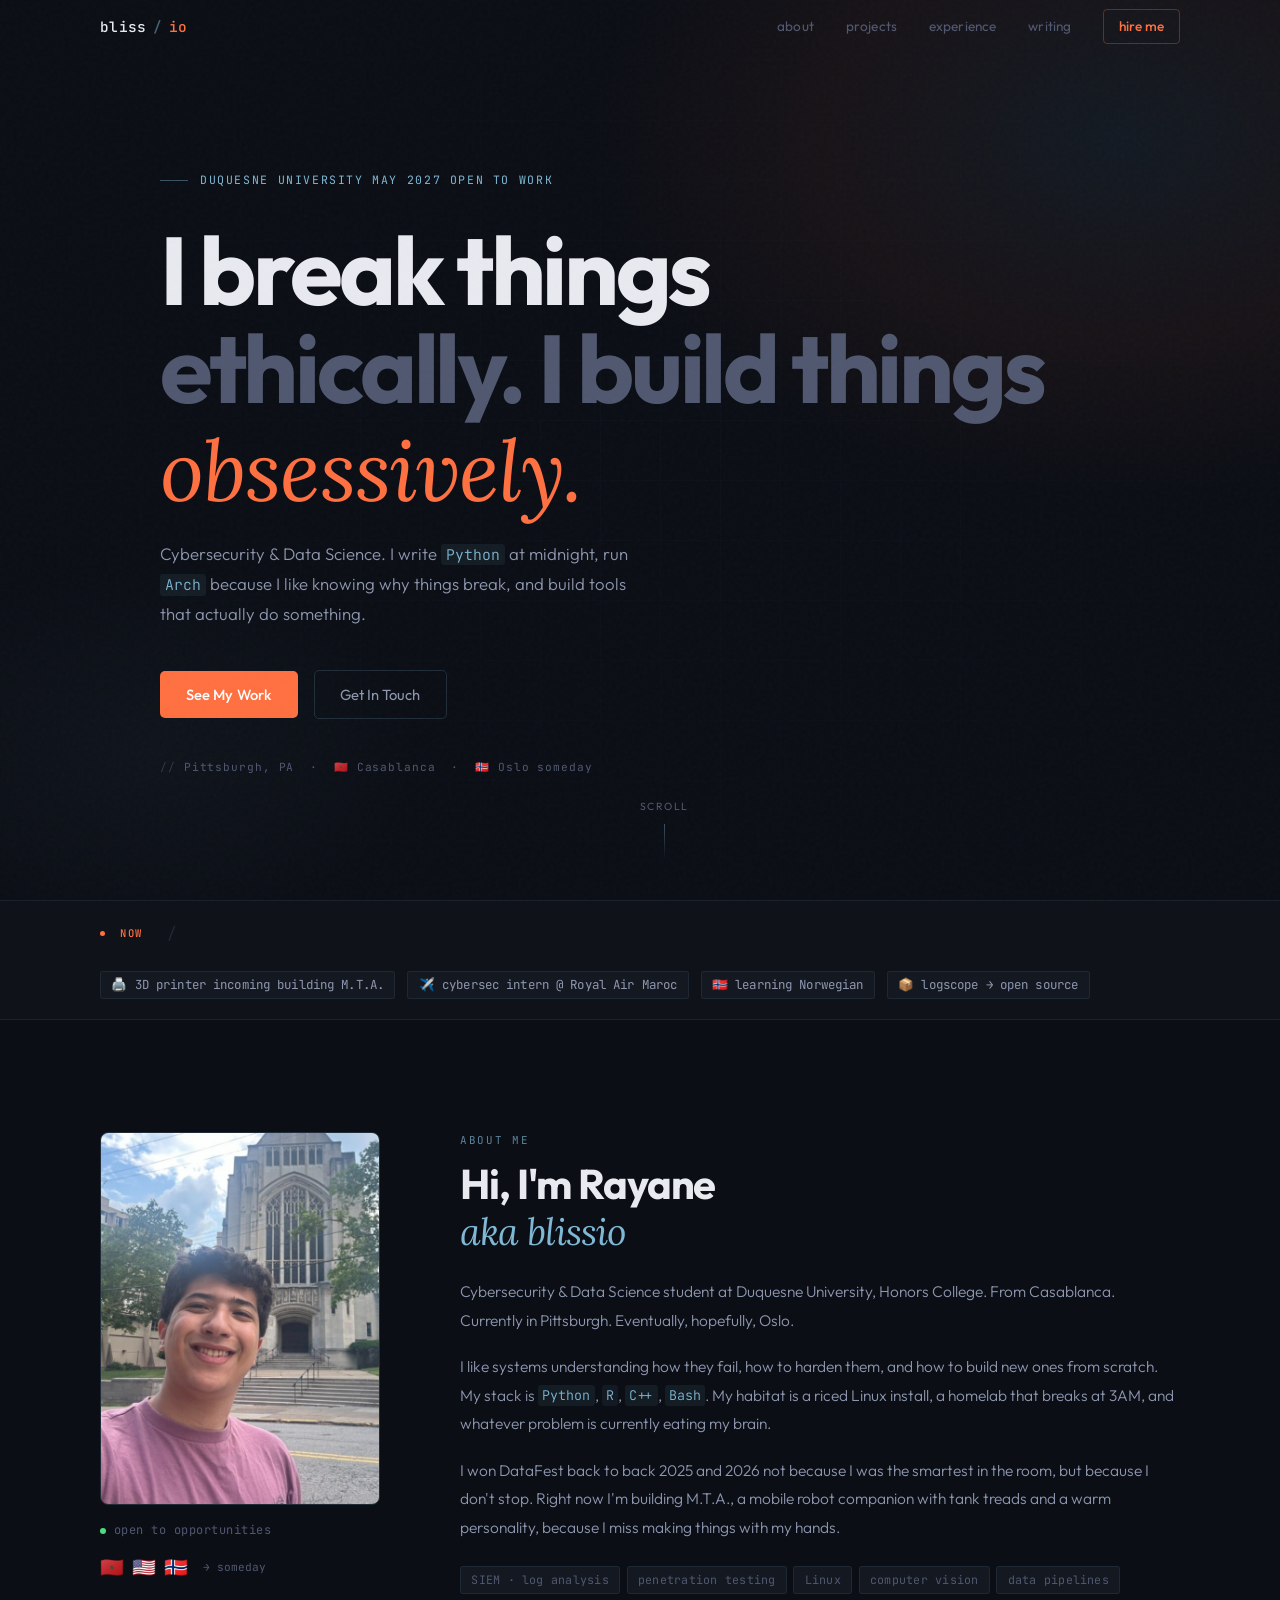
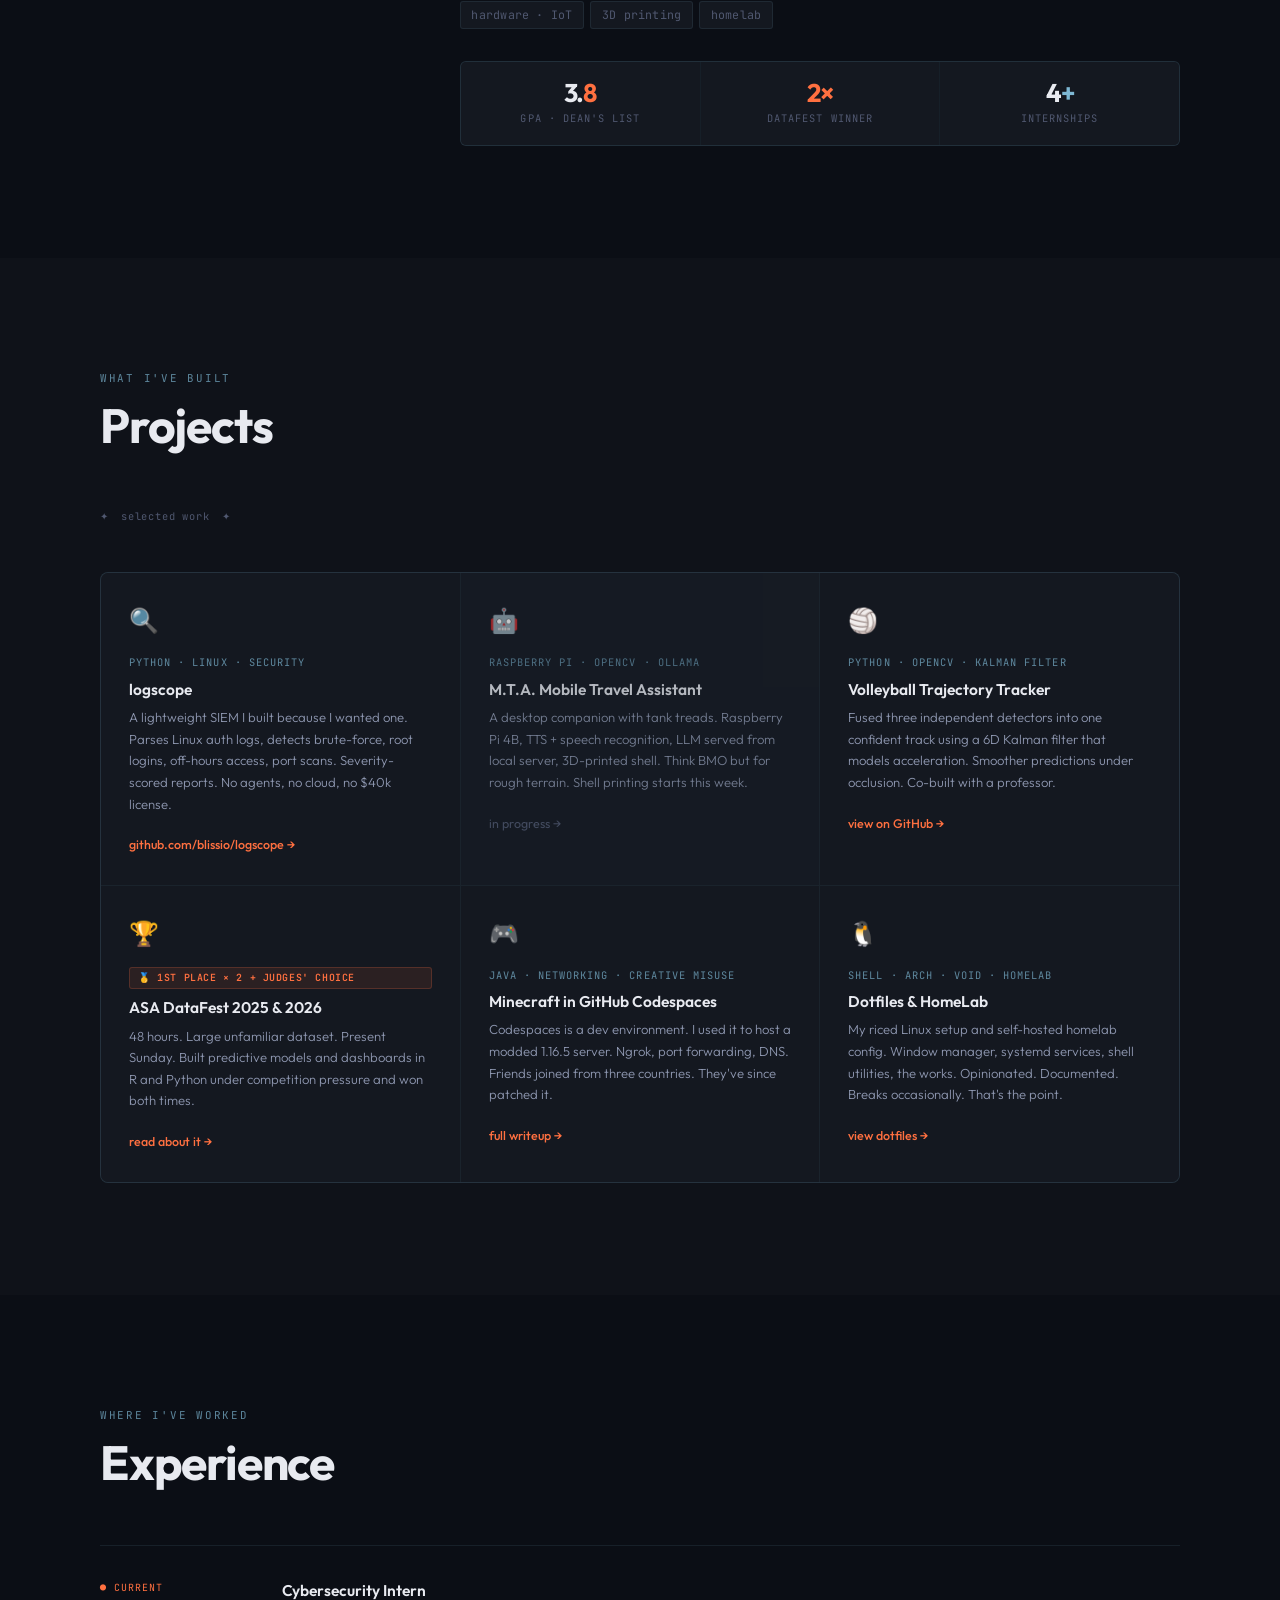
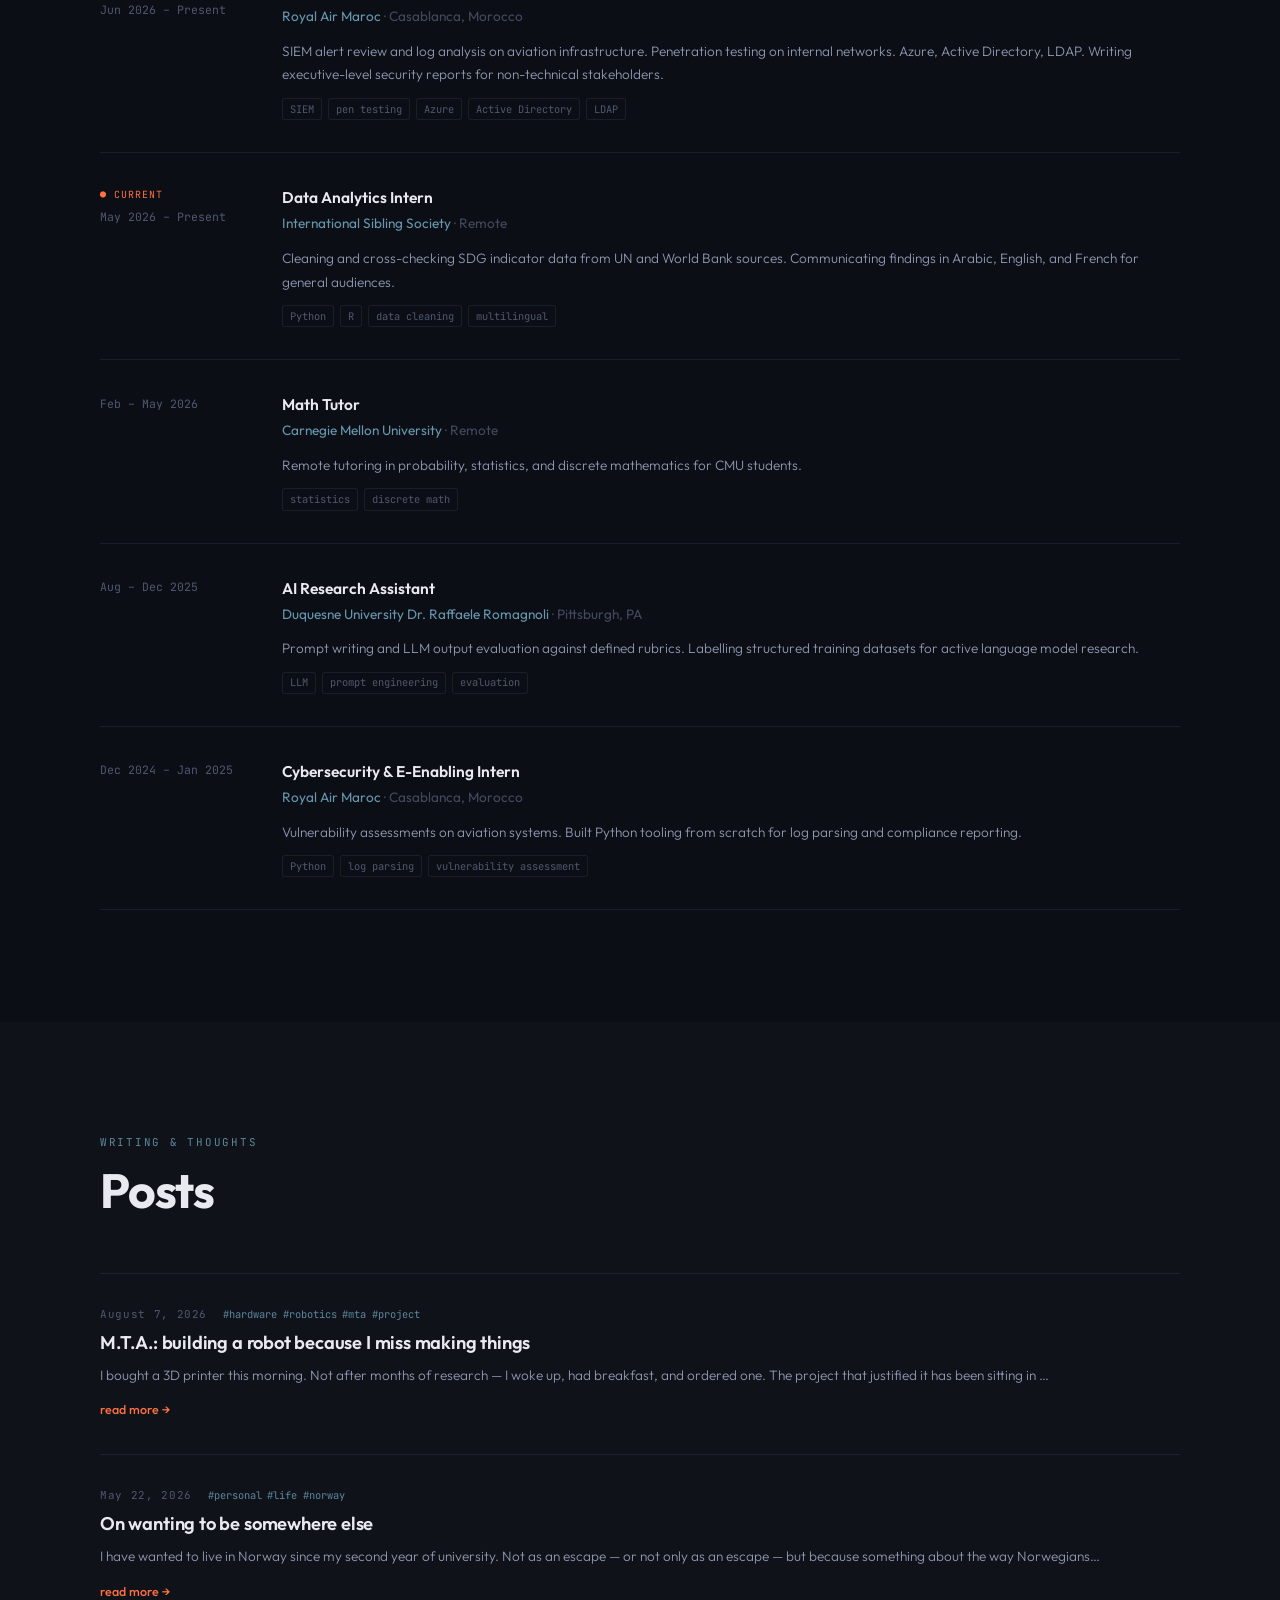
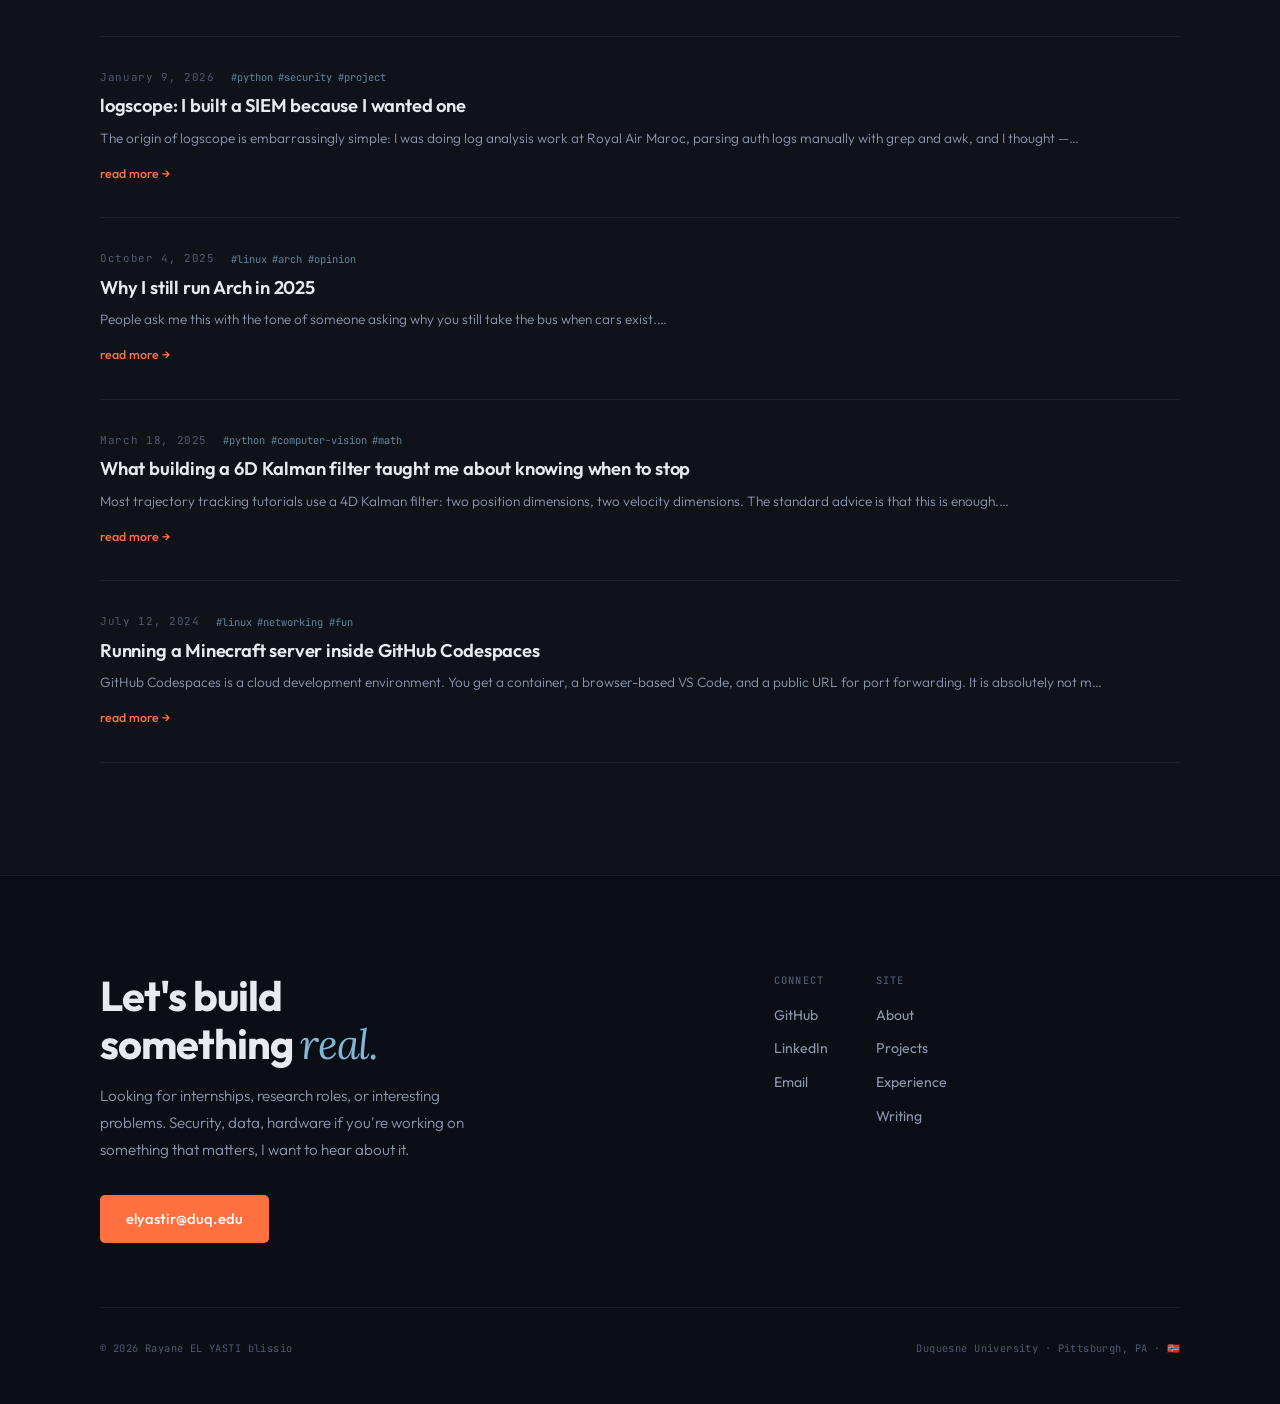
==== commit 2834eb11: "Refresh site design and expand blog content Overhauls the homepage visual direction with a new color" ====
--- a/index.html
+++ b/index.html
@@ -3,26 +3,30 @@
 <head>
     <meta charset="UTF-8">
     <meta name="viewport" content="width=device-width, initial-scale=1.0">
-    <title>Rayane EL YASTI — blissio</title>
-    <meta name="description" content="Cybersecurity & Data Science. I build things that shouldn't exist and secure things that should.">
+    <title>Rayane EL YASTI  blissio</title>
+    <meta name="description" content="Cybersecurity & Data Science. I break things ethically and build things obsessively.">
     <link rel="icon" type="image/x-icon" href="icon.png">
-    <link href="https://fonts.googleapis.com/css2?family=Outfit:wght@200;300;400;500;600;700&family=JetBrains+Mono:wght@300;400;500&display=swap" rel="stylesheet">
+    <link href="https://fonts.googleapis.com/css2?family=Outfit:ital,wght@0,300;0,400;0,500;0,600;0,700;1,300;1,400&family=JetBrains+Mono:wght@300;400;500&family=Lora:ital,wght@0,600;1,400;1,600&display=swap" rel="stylesheet">
     <style>
     *, *::before, *::after { margin: 0; padding: 0; box-sizing: border-box; }
 
     :root {
-        --bg:          #070708;
-        --bg-2:        #0c0c0e;
-        --bg-card:     #111114;
-        --bg-card-2:   #16161a;
-        --border:      rgba(255,255,255,0.07);
-        --border-2:    rgba(255,255,255,0.13);
-        --text:        #f0f0f4;
-        --text-2:      #9898a6;
-        --text-3:      #5a5a6a;
-        --accent:      #ff6b2b;
-        --accent-2:    #ff8c5a;
-        --accent-glow: rgba(255,107,43,0.22);
+        /* Norwegian winter palette  deep slate sky, fjord teal, warm orange fire */
+        --bg:           #0b0e15;
+        --bg-2:         #0f1219;
+        --bg-card:      #141820;
+        --bg-card-2:    #191e28;
+        --border:       rgba(126,184,212,0.10);
+        --border-2:     rgba(126,184,212,0.18);
+        --text:         #e8eaf0;
+        --text-2:       #8e97b0;
+        --text-3:       #505870;
+        --accent:       #ff7040;
+        --accent-2:     #ff9268;
+        --accent-glow:  rgba(255,112,64,0.20);
+        --fjord:        #7eb8d4;
+        --fjord-dim:    rgba(126,184,212,0.15);
+        --fjord-glow:   rgba(126,184,212,0.08);
     }
 
     html { scroll-behavior: smooth; }
@@ -36,142 +40,181 @@
         -webkit-font-smoothing: antialiased;
     }
 
+    /* GRAIN OVERLAY  indie web texture */
+    body::before {
+        content: '';
+        position: fixed; inset: 0; z-index: 9998;
+        pointer-events: none;
+        background-image: url("data:image/svg+xml,%3Csvg viewBox='0 0 256 256' xmlns='http://www.w3.org/2000/svg'%3E%3Cfilter id='noise'%3E%3CfeTurbulence type='fractalNoise' baseFrequency='0.9' numOctaves='4' stitchTiles='stitch'/%3E%3C/filter%3E%3Crect width='100%25' height='100%25' filter='url(%23noise)' opacity='1'/%3E%3C/svg%3E");
+        opacity: 0.025;
+    }
+
     /* REVEAL */
     .reveal, .reveal-left, .reveal-right {
         opacity: 0;
-        transform: translateY(32px);
-        transition: opacity 0.9s cubic-bezier(0.16, 1, 0.3, 1),
-                    transform 0.9s cubic-bezier(0.16, 1, 0.3, 1);
-    }
-    .reveal-left  { transform: translateX(-32px); }
-    .reveal-right { transform: translateX(32px); }
-    .reveal.in-view, .reveal-left.in-view, .reveal-right.in-view {
-        opacity: 1; transform: translate(0,0);
-    }
-    .delay-1 { transition-delay: 0.1s; }
-    .delay-2 { transition-delay: 0.2s; }
-    .delay-3 { transition-delay: 0.3s; }
-    .delay-4 { transition-delay: 0.4s; }
+        transform: translateY(28px);
+        transition: opacity 0.85s cubic-bezier(0.16, 1, 0.3, 1),
+                    transform 0.85s cubic-bezier(0.16, 1, 0.3, 1);
+    }
+    .reveal-left  { transform: translateX(-28px); }
+    .reveal-right { transform: translateX(28px); }
+    .reveal.in-view, .reveal-left.in-view, .reveal-right.in-view { opacity: 1; transform: translate(0,0); }
+    .delay-1 { transition-delay: 0.08s; }
+    .delay-2 { transition-delay: 0.16s; }
+    .delay-3 { transition-delay: 0.24s; }
+    .delay-4 { transition-delay: 0.34s; }
 
     /* NAVBAR */
     .navbar {
         position: fixed; top: 0; left: 0; right: 0;
-        z-index: 1000; padding: 0 2rem; height: 52px;
+        z-index: 1000; padding: 0 2rem; height: 54px;
         display: flex; align-items: center;
-        transition: background 0.3s, border-color 0.3s;
+        transition: background 0.35s, border-color 0.35s;
         border-bottom: 1px solid transparent;
     }
     .navbar.scrolled {
-        background: rgba(7,7,8,0.82);
-        backdrop-filter: blur(20px);
-        -webkit-backdrop-filter: blur(20px);
+        background: rgba(11,14,21,0.88);
+        backdrop-filter: blur(24px); -webkit-backdrop-filter: blur(24px);
         border-bottom-color: var(--border);
     }
     .nav-inner {
-        width: 100%; max-width: 1100px; margin: 0 auto;
+        width: 100%; max-width: 1080px; margin: 0 auto;
         display: flex; align-items: center; justify-content: space-between;
     }
     .nav-logo {
         font-family: 'JetBrains Mono', monospace;
-        font-size: 0.95rem; font-weight: 500;
-        color: var(--text); text-decoration: none; letter-spacing: -0.5px;
-    }
-    .nav-logo span { color: var(--accent); }
+        font-size: 0.9rem; font-weight: 500; letter-spacing: 0.02em;
+        color: var(--text); text-decoration: none;
+        display: flex; align-items: center; gap: 0.4rem;
+    }
+    .nav-logo-slash { color: var(--fjord); opacity: 0.5; }
+    .nav-logo-accent { color: var(--accent); }
     .nav-links { display: flex; align-items: center; gap: 2rem; }
     .nav-links a {
-        color: var(--text-2); text-decoration: none;
-        font-size: 0.875rem; font-weight: 400; transition: color 0.2s;
+        color: var(--text-3); text-decoration: none;
+        font-size: 0.85rem; font-weight: 400;
+        transition: color 0.2s; letter-spacing: 0.01em;
     }
     .nav-links a:hover { color: var(--text); }
     .nav-cta {
-        background: var(--accent) !important; color: #fff !important;
-        padding: 0.4rem 1.1rem; border-radius: 20px;
-        font-weight: 500 !important; font-size: 0.85rem !important;
-        transition: background 0.2s, transform 0.2s !important;
-    }
-    .nav-cta:hover { background: var(--accent-2) !important; transform: scale(1.04) !important; }
+        color: var(--accent) !important; font-weight: 500 !important;
+        border: 1px solid rgba(255,112,64,0.3) !important;
+        padding: 0.35rem 0.9rem; border-radius: 4px;
+        transition: background 0.2s, border-color 0.2s !important;
+    }
+    .nav-cta:hover { background: rgba(255,112,64,0.08) !important; border-color: rgba(255,112,64,0.5) !important; }
     .nav-toggle {
         display: none; flex-direction: column; gap: 5px;
         background: none; border: none; cursor: pointer; padding: 4px;
     }
     .nav-toggle span {
-        display: block; width: 22px; height: 1.5px;
+        display: block; width: 20px; height: 1.5px;
         background: var(--text); border-radius: 2px; transition: all 0.3s;
     }
 
     /* HERO */
     .hero {
         min-height: 100vh; display: flex; align-items: center;
-        position: relative; overflow: hidden; padding: 7rem 2rem 5rem;
-    }
-    .hero-bg { position: absolute; inset: 0; z-index: 0; }
-    .hero-glow {
-        position: absolute; width: 800px; height: 800px;
-        top: -200px; right: -200px;
-        background: radial-gradient(circle, rgba(255,107,43,0.10) 0%, transparent 60%);
-        animation: glow-pulse 8s ease-in-out infinite;
-    }
-    .hero-glow-2 {
-        position: absolute; width: 400px; height: 400px;
-        bottom: -100px; left: -100px;
-        background: radial-gradient(circle, rgba(255,107,43,0.05) 0%, transparent 60%);
-        animation: glow-pulse 12s ease-in-out infinite reverse;
-    }
-    @keyframes glow-pulse {
-        0%, 100% { transform: scale(1); opacity: 0.7; }
-        50%       { transform: scale(1.15); opacity: 1; }
-    }
+        position: relative; overflow: hidden; padding: 8rem 2rem 5rem;
+    }
+    .hero-bg { position: absolute; inset: 0; z-index: 0; overflow: hidden; }
+    .hero-aurora {
+        position: absolute;
+        width: 900px; height: 600px;
+        top: -100px; right: -200px;
+        background: radial-gradient(ellipse at 60% 40%,
+            rgba(126,184,212,0.07) 0%,
+            rgba(255,112,64,0.05) 40%,
+            transparent 70%);
+        animation: aurora-drift 14s ease-in-out infinite;
+        transform-origin: center center;
+    }
+    .hero-aurora-2 {
+        position: absolute;
+        width: 600px; height: 400px;
+        bottom: -50px; left: -150px;
+        background: radial-gradient(ellipse,
+            rgba(126,184,212,0.04) 0%,
+            transparent 65%);
+        animation: aurora-drift 20s ease-in-out infinite reverse;
+    }
+    @keyframes aurora-drift {
+        0%, 100% { transform: translate(0,0) scale(1); opacity: 0.7; }
+        33%       { transform: translate(30px,-20px) scale(1.05); opacity: 1; }
+        66%       { transform: translate(-20px,15px) scale(0.97); opacity: 0.85; }
+    }
+
+    /* Subtle grid lines  quiet structure */
+    .hero-grid {
+        position: absolute; inset: 0;
+        background-image:
+            linear-gradient(rgba(126,184,212,0.025) 1px, transparent 1px),
+            linear-gradient(90deg, rgba(126,184,212,0.025) 1px, transparent 1px);
+        background-size: 60px 60px;
+        mask-image: radial-gradient(ellipse 80% 80% at 50% 50%, black 0%, transparent 100%);
+    }
+
     .hero-content {
         position: relative; z-index: 1;
-        max-width: 900px; margin: 0 auto; width: 100%;
+        max-width: 960px; margin: 0 auto; width: 100%;
     }
     .hero-eyebrow {
-        display: inline-flex; align-items: center; gap: 0.6rem;
-        font-size: 0.8rem; font-weight: 500; color: var(--accent);
-        letter-spacing: 0.06em; text-transform: uppercase;
-        margin-bottom: 2rem; padding: 0.35rem 1rem;
-        border: 1px solid rgba(255,107,43,0.25); border-radius: 20px;
-        background: rgba(255,107,43,0.05);
-    }
-    .eyebrow-dot {
-        width: 6px; height: 6px; border-radius: 50%;
-        background: var(--accent);
-        animation: dot-pulse 2s ease-in-out infinite;
-    }
-    @keyframes dot-pulse {
-        0%, 100% { opacity: 1; transform: scale(1); }
-        50%       { opacity: 0.4; transform: scale(0.7); }
-    }
+        font-family: 'JetBrains Mono', monospace;
+        font-size: 0.72rem; font-weight: 400; letter-spacing: 0.14em;
+        text-transform: uppercase; color: var(--fjord);
+        margin-bottom: 2rem; display: flex; align-items: center; gap: 0.75rem;
+        opacity: 0.8;
+    }
+    .eyebrow-line { width: 28px; height: 1px; background: var(--fjord); opacity: 0.4; }
+
     .hero-title {
-        font-size: clamp(3.2rem, 8.5vw, 6.5rem);
-        font-weight: 700; line-height: 1.0;
-        letter-spacing: -0.035em; margin-bottom: 1.75rem;
+        font-size: clamp(3rem, 7.5vw, 6rem);
+        font-weight: 700; line-height: 1.02;
+        letter-spacing: -0.035em; margin-bottom: 0.5rem;
     }
     .hero-title .line { display: block; }
     .hero-title .dim  { color: var(--text-3); }
-    .hero-title .accent-word { color: var(--accent); }
+    /* The italic lora line  the personality moment */
+    .hero-title .lora-line {
+        font-family: 'Lora', Georgia, serif;
+        font-style: italic; font-weight: 400;
+        font-size: 0.88em;
+        color: var(--accent);
+        letter-spacing: -0.01em;
+    }
+
     .hero-sub {
-        font-size: 1.1rem; color: var(--text-2); font-weight: 300;
-        max-width: 520px; line-height: 1.75; margin-bottom: 2.5rem;
+        font-size: 1.05rem; color: var(--text-2); font-weight: 300;
+        max-width: 500px; line-height: 1.8; margin-bottom: 2.5rem;
+        margin-top: 1.5rem;
     }
     .hero-sub code {
+        font-family: 'JetBrains Mono', monospace; font-size: 0.88em;
+        color: var(--fjord); background: var(--fjord-glow);
+        padding: 0.1em 0.35em; border-radius: 3px;
+    }
+    .hero-actions { display: flex; gap: 1rem; flex-wrap: wrap; align-items: center; }
+
+    /* Subtle location tag */
+    .hero-location {
         font-family: 'JetBrains Mono', monospace;
-        font-size: 0.9em; color: var(--accent);
-        background: rgba(255,107,43,0.08);
-        padding: 0.1em 0.35em; border-radius: 4px;
-    }
-    .hero-actions { display: flex; gap: 1rem; flex-wrap: wrap; }
+        font-size: 0.7rem; color: var(--text-3);
+        letter-spacing: 0.08em; margin-top: 2.5rem;
+        display: flex; align-items: center; gap: 0.5rem;
+    }
+    .hero-location::before { content: '// '; color: var(--text-3); opacity: 0.5; }
+
     .hero-scroll-hint {
         position: absolute; bottom: 2.5rem; left: 50%;
         transform: translateX(-50%);
         display: flex; flex-direction: column; align-items: center; gap: 0.5rem;
-        color: var(--text-3); font-size: 0.72rem;
-        letter-spacing: 0.1em; text-transform: uppercase;
+        color: var(--text-3); font-size: 0.65rem; letter-spacing: 0.14em; text-transform: uppercase;
     }
     .scroll-line {
-        width: 1px; height: 40px;
-        background: linear-gradient(to bottom, var(--text-3), transparent);
-        animation: scroll-anim 1.8s ease-in-out infinite;
+        width: 1px; height: 36px;
+        background: linear-gradient(to bottom, var(--fjord), transparent);
+        opacity: 0.4;
+        animation: scroll-anim 2s ease-in-out infinite;
     }
     @keyframes scroll-anim {
         0%   { transform: scaleY(0); transform-origin: top; }
@@ -183,375 +226,296 @@
     /* BUTTONS */
     .btn-primary {
         display: inline-block; background: var(--accent); color: #fff;
-        text-decoration: none; padding: 0.8rem 1.8rem; border-radius: 30px;
-        font-size: 0.95rem; font-weight: 500;
+        text-decoration: none; padding: 0.75rem 1.6rem; border-radius: 5px;
+        font-size: 0.92rem; font-weight: 500;
         transition: background 0.2s, transform 0.2s, box-shadow 0.2s;
+        letter-spacing: 0.01em;
     }
     .btn-primary:hover {
-        background: var(--accent-2); transform: scale(1.03);
-        box-shadow: 0 8px 30px var(--accent-glow);
+        background: var(--accent-2); transform: translateY(-1px);
+        box-shadow: 0 8px 28px var(--accent-glow);
     }
     .btn-ghost {
-        display: inline-block; background: transparent; color: var(--text);
-        text-decoration: none; padding: 0.8rem 1.8rem; border-radius: 30px;
-        font-size: 0.95rem; font-weight: 500; border: 1px solid var(--border-2);
-        transition: background 0.2s, border-color 0.2s, transform 0.2s;
+        display: inline-block; background: transparent; color: var(--text-2);
+        text-decoration: none; padding: 0.75rem 1.6rem; border-radius: 5px;
+        font-size: 0.92rem; font-weight: 400; border: 1px solid var(--border-2);
+        transition: color 0.2s, border-color 0.2s, background 0.2s;
     }
     .btn-ghost:hover {
-        background: rgba(255,255,255,0.05);
-        border-color: rgba(255,255,255,0.22); transform: scale(1.03);
+        color: var(--text); border-color: rgba(126,184,212,0.3);
+        background: var(--fjord-glow);
     }
 
     /* SECTIONS */
     .section { padding: 7rem 2rem; }
     .section-alt { background: var(--bg-2); }
-    .container { max-width: 1100px; margin: 0 auto; }
+    .container { max-width: 1080px; margin: 0 auto; }
     .section-header { margin-bottom: 3.5rem; }
     .section-header h2 {
-        font-size: clamp(2rem, 4.5vw, 3.2rem);
-        font-weight: 700; letter-spacing: -0.02em; line-height: 1.1;
+        font-size: clamp(1.9rem, 4vw, 3rem);
+        font-weight: 700; letter-spacing: -0.025em; line-height: 1.1;
     }
     .section-label {
-        font-size: 0.75rem; font-weight: 600;
-        letter-spacing: 0.14em; text-transform: uppercase;
-        color: var(--accent); margin-bottom: 0.75rem;
-    }
+        font-family: 'JetBrains Mono', monospace;
+        font-size: 0.68rem; font-weight: 400; letter-spacing: 0.16em;
+        text-transform: uppercase; color: var(--fjord); margin-bottom: 0.75rem;
+        opacity: 0.7;
+    }
+
+    /* INDIE DIVIDER  the signature texture element */
+    .indie-rule {
+        display: flex; align-items: center; gap: 0.75rem;
+        margin: 0 0 3rem;
+        color: var(--text-3);
+        font-family: 'JetBrains Mono', monospace;
+        font-size: 0.65rem; letter-spacing: 0.08em; opacity: 0.4;
+    }
+    .indie-rule::before { content: ' ✦ '; }
+    .indie-rule::after  { content: ' ✦ '; }
 
     /* NOW STRIP */
     .now-strip {
-        background: var(--bg-2);
         border-top: 1px solid var(--border);
         border-bottom: 1px solid var(--border);
-        padding: 2rem;
+        padding: 1.25rem 2rem;
+        background: var(--bg-2);
+        overflow: hidden;
     }
     .now-inner {
-        max-width: 1100px; margin: 0 auto;
+        max-width: 1080px; margin: 0 auto;
         display: flex; align-items: center; gap: 1.5rem; flex-wrap: wrap;
     }
     .now-label {
         font-family: 'JetBrains Mono', monospace;
-        font-size: 0.72rem; font-weight: 500;
-        letter-spacing: 0.1em; text-transform: uppercase;
-        color: var(--accent); white-space: nowrap;
-        display: flex; align-items: center; gap: 0.5rem;
+        font-size: 0.66rem; font-weight: 500; letter-spacing: 0.14em;
+        text-transform: uppercase; color: var(--accent);
+        display: flex; align-items: center; gap: 0.5rem; white-space: nowrap;
     }
     .now-dot {
-        width: 6px; height: 6px; border-radius: 50%; background: var(--accent);
-        animation: dot-pulse 2s ease-in-out infinite;
-    }
-    .now-divider { width: 1px; height: 20px; background: var(--border-2); }
-    .now-items { display: flex; gap: 1rem; flex-wrap: wrap; }
+        width: 5px; height: 5px; border-radius: 50%; background: var(--accent);
+        animation: dot-blink 2.4s ease-in-out infinite;
+    }
+    @keyframes dot-blink {
+        0%, 100% { opacity: 1; } 50% { opacity: 0.3; }
+    }
+    .now-sep { color: var(--text-3); opacity: 0.3; font-family: 'JetBrains Mono', monospace; }
+    .now-items { display: flex; gap: 0.75rem; flex-wrap: wrap; }
     .now-item {
-        font-size: 0.82rem; color: var(--text-2); font-weight: 400;
-        padding: 0.25rem 0.75rem; border: 1px solid var(--border);
-        border-radius: 20px; background: var(--bg-card);
-    }
-    .now-item span { color: var(--text-3); margin-right: 0.35rem; }
+        font-size: 0.78rem; color: var(--text-2);
+        padding: 0.2rem 0.65rem;
+        border: 1px solid var(--border); border-radius: 3px;
+        background: var(--bg-card);
+        font-family: 'JetBrains Mono', monospace;
+        letter-spacing: 0.01em;
+    }
 
     /* ABOUT */
     .about-layout {
-        display: grid; grid-template-columns: 1fr 1.5fr;
+        display: grid; grid-template-columns: 280px 1fr;
         gap: 5rem; align-items: start;
     }
     .about-image-wrap { position: relative; }
     .about-img-frame {
-        position: relative; border-radius: 16px; overflow: hidden;
-        background: var(--bg-card);
-        aspect-ratio: 4/5;
+        position: relative; border-radius: 8px; overflow: hidden;
+        aspect-ratio: 3/4;
+        border: 1px solid var(--border-2);
     }
     .about-img { width: 100%; height: 100%; object-fit: cover; display: block; }
-    .about-img-placeholder {
-        width: 100%; height: 100%; display: flex;
-        align-items: center; justify-content: center;
-        font-size: 5rem; color: var(--text-3);
-        background: linear-gradient(135deg, var(--bg-card) 0%, var(--bg-card-2) 100%);
-    }
-    .img-border {
-        position: absolute; inset: -1px;
-        border: 1px solid var(--border-2); border-radius: 16px;
-        pointer-events: none;
-    }
     .about-badge {
-        position: absolute; bottom: -1rem; right: -1rem;
-        background: var(--bg-card-2); border: 1px solid var(--border-2);
-        border-radius: 12px; padding: 0.6rem 1rem;
+        margin-top: 1rem;
         display: flex; align-items: center; gap: 0.5rem;
-        font-size: 0.8rem; color: var(--text-2); font-weight: 400;
-        backdrop-filter: blur(10px);
-    }
-    .badge-dot {
-        width: 7px; height: 7px; border-radius: 50%; background: #30d158;
-        animation: dot-pulse 2s ease-in-out infinite;
-    }
+        font-size: 0.75rem; color: var(--text-3);
+        font-family: 'JetBrains Mono', monospace; letter-spacing: 0.04em;
+    }
+    .badge-dot { width: 6px; height: 6px; border-radius: 50%; background: #4ade80; animation: dot-blink 2.4s ease-in-out infinite; }
+
+    /* Flags */
+    .about-flags {
+        display: flex; gap: 0.5rem; margin-top: 0.75rem; align-items: center;
+    }
+    .flag { font-size: 1.2rem; }
+    .flag-label { font-size: 0.7rem; color: var(--text-3); font-family: 'JetBrains Mono', monospace; }
+
     .about-text h2 {
-        font-size: clamp(2rem, 4vw, 2.8rem);
-        font-weight: 700; letter-spacing: -0.025em;
-        line-height: 1.1; margin-bottom: 1.5rem;
-    }
-    .about-text h2 .accent { color: var(--accent); }
+        font-size: clamp(1.8rem, 3.5vw, 2.6rem);
+        font-weight: 700; letter-spacing: -0.025em; line-height: 1.1; margin-bottom: 1.5rem;
+    }
+    .about-text h2 em {
+        font-family: 'Lora', Georgia, serif;
+        font-style: italic; font-weight: 400; color: var(--fjord);
+        font-size: 0.9em;
+    }
     .about-text p {
         color: var(--text-2); font-weight: 300;
-        font-size: 1rem; line-height: 1.8; margin-bottom: 1rem;
-    }
-    .about-text p:last-of-type { margin-bottom: 1.5rem; }
+        font-size: 0.97rem; line-height: 1.85; margin-bottom: 1.1rem;
+    }
+    .about-text p:last-of-type { margin-bottom: 0; }
     .about-text code {
-        font-family: 'JetBrains Mono', monospace; font-size: 0.88em;
-        color: var(--accent); background: rgba(255,107,43,0.08);
-        padding: 0.1em 0.35em; border-radius: 4px;
-    }
-    .about-chips { display: flex; flex-wrap: wrap; gap: 0.5rem; margin-bottom: 2rem; }
+        font-family: 'JetBrains Mono', monospace; font-size: 0.86em;
+        color: var(--fjord); background: var(--fjord-glow);
+        padding: 0.1em 0.32em; border-radius: 3px;
+    }
+    .about-chips { display: flex; flex-wrap: wrap; gap: 0.4rem; margin: 1.5rem 0; }
     .chip {
-        font-size: 0.78rem; color: var(--text-3); font-weight: 400;
-        padding: 0.3rem 0.8rem; border: 1px solid var(--border);
-        border-radius: 20px; background: var(--bg-card);
+        font-size: 0.73rem; color: var(--text-3);
+        padding: 0.25rem 0.65rem; border: 1px solid var(--border);
+        border-radius: 3px; background: var(--bg-card);
+        font-family: 'JetBrains Mono', monospace; letter-spacing: 0.02em;
     }
 
     /* STATS ROW */
     .stats-row {
         display: grid; grid-template-columns: repeat(3, 1fr);
         gap: 1px; background: var(--border);
-        border: 1px solid var(--border); border-radius: 12px;
-        overflow: hidden; margin-top: 2.5rem;
-    }
-    .stat-cell {
-        background: var(--bg-card); padding: 1.25rem 1.5rem;
-        text-align: center;
-    }
+        border: 1px solid var(--border); border-radius: 6px;
+        overflow: hidden; margin-top: 2rem;
+    }
+    .stat-cell { background: var(--bg-card); padding: 1.1rem 1.25rem; text-align: center; }
     .stat-num {
-        font-size: 1.75rem; font-weight: 700;
-        color: var(--text); letter-spacing: -0.03em;
-        line-height: 1;
+        font-size: 1.6rem; font-weight: 700; color: var(--text);
+        letter-spacing: -0.04em; line-height: 1;
     }
     .stat-num .acc { color: var(--accent); }
-    .stat-label {
-        font-size: 0.72rem; color: var(--text-3);
-        text-transform: uppercase; letter-spacing: 0.08em;
-        margin-top: 0.3rem;
-    }
+    .stat-num .fj  { color: var(--fjord); }
+    .stat-label { font-size: 0.65rem; color: var(--text-3); text-transform: uppercase; letter-spacing: 0.1em; margin-top: 0.3rem; font-family: 'JetBrains Mono', monospace; }
 
     /* PROJECTS */
-    .projects-grid {
-        display: grid; grid-template-columns: repeat(3, 1fr);
-        gap: 1.25rem;
-    }
+    .projects-grid { display: grid; grid-template-columns: repeat(3, 1fr); gap: 1px; background: var(--border); border: 1px solid var(--border); border-radius: 8px; overflow: hidden; }
     .project-card {
-        background: var(--bg-card); border: 1px solid var(--border);
-        border-radius: 16px; overflow: hidden;
-        transition: border-color 0.3s, transform 0.3s, box-shadow 0.3s;
-        cursor: pointer; text-decoration: none; color: inherit; display: block;
-    }
-    .project-card:hover {
-        border-color: rgba(255,107,43,0.3);
-        transform: translateY(-4px);
-        box-shadow: 0 20px 50px rgba(0,0,0,0.5);
-    }
-    .project-card-inner { padding: 1.75rem; }
-    .project-emoji { font-size: 1.75rem; margin-bottom: 0.75rem; display: block; }
-    .project-lang {
-        font-size: 0.7rem; font-weight: 600; letter-spacing: 0.1em;
-        text-transform: uppercase; color: var(--accent);
+        background: var(--bg-card); padding: 1.75rem;
+        transition: background 0.25s; cursor: pointer;
+        text-decoration: none; color: inherit; display: block;
+    }
+    .project-card:hover { background: var(--bg-card-2); }
+    .project-card.wip { opacity: 0.75; }
+    .project-card.wip:hover { opacity: 1; background: var(--bg-card-2); }
+    .project-emoji { font-size: 1.5rem; margin-bottom: 0.9rem; display: block; }
+    .project-tag {
+        font-family: 'JetBrains Mono', monospace;
+        font-size: 0.65rem; letter-spacing: 0.1em; text-transform: uppercase;
+        color: var(--fjord); margin-bottom: 0.5rem; display: block; opacity: 0.7;
+    }
+    .project-card h3 { font-size: 0.97rem; font-weight: 600; margin-bottom: 0.5rem; color: var(--text); line-height: 1.3; }
+    .project-card p { font-size: 0.82rem; color: var(--text-2); line-height: 1.65; margin-bottom: 1rem; font-weight: 300; }
+    .project-link { font-size: 0.78rem; color: var(--accent); font-weight: 500; }
+    .project-wip-link { font-size: 0.78rem; color: var(--text-3); }
+    .project-award {
+        display: inline-block; font-size: 0.62rem; font-weight: 600;
+        padding: 0.15rem 0.5rem; border-radius: 3px;
+        background: rgba(255,112,64,0.1); color: var(--accent);
+        border: 1px solid rgba(255,112,64,0.2);
+        font-family: 'JetBrains Mono', monospace; letter-spacing: 0.06em;
         margin-bottom: 0.5rem; display: block;
     }
-    .project-card h3 {
-        font-size: 1.05rem; font-weight: 600; margin-bottom: 0.5rem; color: var(--text);
-    }
-    .project-card p {
-        font-size: 0.85rem; color: var(--text-2); line-height: 1.65;
-        margin-bottom: 1.25rem; font-weight: 300;
-    }
-    .project-meta {
-        display: flex; gap: 1rem; font-size: 0.78rem;
-        color: var(--text-3); margin-bottom: 1rem; flex-wrap: wrap;
-    }
-    .project-badge {
-        display: inline-block; font-size: 0.68rem; font-weight: 600;
-        padding: 0.2rem 0.6rem; border-radius: 20px;
-        background: rgba(255,107,43,0.1); color: var(--accent);
-        border: 1px solid rgba(255,107,43,0.2); margin-bottom: 0.75rem;
-    }
-    .project-link {
-        display: inline-block; color: var(--accent);
-        font-size: 0.85rem; font-weight: 500; transition: opacity 0.2s;
-    }
-    .project-card:hover .project-link { opacity: 0.65; }
-    .project-card.wip { border-style: dashed; border-color: var(--border-2); }
-    .project-card.wip:hover { border-color: rgba(255,107,43,0.25); border-style: dashed; }
 
     /* EXPERIENCE */
     .exp-list { display: flex; flex-direction: column; }
     .exp-item {
-        display: grid; grid-template-columns: 160px 1fr;
+        display: grid; grid-template-columns: 150px 1fr;
         gap: 2rem; padding: 2rem 0;
         border-bottom: 1px solid var(--border);
     }
     .exp-item:first-child { border-top: 1px solid var(--border); }
-    .exp-date {
+    .exp-date { font-family: 'JetBrains Mono', monospace; font-size: 0.72rem; color: var(--text-3); line-height: 1.6; padding-top: 0.15rem; }
+    .exp-now { display: block; color: var(--accent); margin-bottom: 0.3rem; font-size: 0.62rem; letter-spacing: 0.1em; text-transform: uppercase; }
+    .exp-role { font-size: 0.97rem; font-weight: 600; color: var(--text); margin-bottom: 0.2rem; }
+    .exp-org { font-size: 0.85rem; color: var(--fjord); font-weight: 400; margin-bottom: 0.75rem; opacity: 0.8; }
+    .exp-org span { color: var(--text-3); }
+    .exp-body { font-size: 0.85rem; color: var(--text-2); line-height: 1.75; font-weight: 300; }
+    .exp-tags { display: flex; gap: 0.35rem; flex-wrap: wrap; margin-top: 0.65rem; }
+    .exp-tag {
+        font-size: 0.65rem; color: var(--text-3);
         font-family: 'JetBrains Mono', monospace;
-        font-size: 0.75rem; color: var(--text-3); line-height: 1.5;
-        padding-top: 0.2rem;
-    }
-    .exp-date .exp-current {
-        display: inline-block; font-size: 0.62rem; font-weight: 600;
-        letter-spacing: 0.08em; text-transform: uppercase;
-        color: var(--accent); background: rgba(255,107,43,0.1);
-        padding: 0.15rem 0.5rem; border-radius: 10px;
-        margin-bottom: 0.35rem;
-    }
-    .exp-role { font-size: 1rem; font-weight: 600; color: var(--text); margin-bottom: 0.2rem; }
-    .exp-org { font-size: 0.875rem; color: var(--accent); font-weight: 500; margin-bottom: 0.75rem; }
-    .exp-org span { color: var(--text-3); font-weight: 400; }
-    .exp-body { font-size: 0.875rem; color: var(--text-2); line-height: 1.7; font-weight: 300; }
-    .exp-tags { display: flex; gap: 0.4rem; flex-wrap: wrap; margin-top: 0.75rem; }
-    .exp-tag {
-        font-size: 0.7rem; color: var(--text-3);
-        font-family: 'JetBrains Mono', monospace;
-        padding: 0.15rem 0.5rem; border: 1px solid var(--border);
-        border-radius: 4px; background: var(--bg-card);
+        padding: 0.12rem 0.45rem; border: 1px solid var(--border);
+        border-radius: 3px; background: var(--bg);
     }
 
     /* POSTS */
     .posts-list { display: flex; flex-direction: column; }
-    .post-item { border-top: 1px solid var(--border); }
-    .post-item:last-child { border-bottom: 1px solid var(--border); }
-    .post-item-inner {
-        display: grid; grid-template-columns: 1fr;
-        padding: 2rem 0; gap: 1.5rem; cursor: pointer;
-        transition: opacity 0.2s;
-    }
+    .post-item { border-bottom: 1px solid var(--border); }
+    .post-item:first-child { border-top: 1px solid var(--border); }
+    .post-item-inner { padding: 2rem 0; cursor: pointer; }
     .post-item-inner:hover .post-title { color: var(--accent); }
-    .post-item-inner:hover .post-read-more { opacity: 0.65; }
-    .post-meta { display: flex; align-items: center; gap: 1rem; flex-wrap: wrap; margin-bottom: 0.4rem; }
-    .post-date { font-size: 0.78rem; color: var(--text-3); font-weight: 400; }
-    .post-tags { display: flex; gap: 0.4rem; flex-wrap: wrap; }
-    .post-tag {
-        font-size: 0.7rem; color: var(--accent); font-weight: 500;
-        font-family: 'JetBrains Mono', monospace;
-    }
-    .post-title {
-        font-size: 1.2rem; font-weight: 600; color: var(--text);
-        line-height: 1.3; margin-bottom: 0.5rem;
-        transition: color 0.25s; letter-spacing: -0.01em;
-    }
-    .post-excerpt {
-        font-size: 0.88rem; color: var(--text-2);
-        line-height: 1.65; font-weight: 300; margin-bottom: 0.6rem;
-    }
-    .post-read-more {
-        display: inline-block; color: var(--accent);
-        font-size: 0.85rem; font-weight: 500; transition: opacity 0.2s;
-    }
+    .post-item-inner:hover .post-read-more { opacity: 0.6; }
+    .post-meta { display: flex; align-items: center; gap: 1rem; flex-wrap: wrap; margin-bottom: 0.5rem; }
+    .post-date { font-family: 'JetBrains Mono', monospace; font-size: 0.68rem; color: var(--text-3); letter-spacing: 0.06em; }
+    .post-tags { display: flex; gap: 0.35rem; flex-wrap: wrap; }
+    .post-tag { font-size: 0.65rem; color: var(--fjord); font-family: 'JetBrains Mono', monospace; opacity: 0.7; }
+    .post-title { font-size: 1.15rem; font-weight: 600; color: var(--text); line-height: 1.35; margin-bottom: 0.5rem; transition: color 0.2s; letter-spacing: -0.01em; }
+    .post-excerpt { font-size: 0.85rem; color: var(--text-2); line-height: 1.7; font-weight: 300; margin-bottom: 0.6rem; }
+    .post-read-more { font-size: 0.78rem; color: var(--accent); font-weight: 500; transition: opacity 0.2s; }
 
     /* MODALS */
-    .post-modal {
-        position: fixed; inset: 0; z-index: 2000;
-        pointer-events: none; opacity: 0; transition: opacity 0.3s;
-    }
+    .post-modal { position: fixed; inset: 0; z-index: 2000; pointer-events: none; opacity: 0; transition: opacity 0.3s; }
     .post-modal.open { pointer-events: all; opacity: 1; }
-    .modal-backdrop {
-        position: absolute; inset: 0;
-        background: rgba(0,0,0,0.88);
-        backdrop-filter: blur(12px); -webkit-backdrop-filter: blur(12px);
-    }
+    .modal-backdrop { position: absolute; inset: 0; background: rgba(7,9,14,0.92); backdrop-filter: blur(16px); -webkit-backdrop-filter: blur(16px); }
     .modal-panel {
         position: absolute; top: 50%; left: 50%;
         transform: translate(-50%, -46%);
-        width: min(700px, 92vw); max-height: 85vh;
-        overflow-y: auto; background: var(--bg-card-2);
-        border: 1px solid var(--border-2); border-radius: 20px;
-        padding: 3rem; transition: transform 0.35s cubic-bezier(0.16, 1, 0.3, 1);
+        width: min(680px, 92vw); max-height: 85vh; overflow-y: auto;
+        background: var(--bg-card-2); border: 1px solid var(--border-2);
+        border-radius: 10px; padding: 3rem;
+        transition: transform 0.35s cubic-bezier(0.16, 1, 0.3, 1);
     }
     .post-modal.open .modal-panel { transform: translate(-50%, -50%); }
     .modal-panel::-webkit-scrollbar { width: 3px; }
     .modal-panel::-webkit-scrollbar-thumb { background: var(--border-2); border-radius: 2px; }
     .modal-close {
         position: absolute; top: 1.25rem; right: 1.25rem;
-        background: rgba(255,255,255,0.07); border: none; color: var(--text-2);
-        width: 32px; height: 32px; border-radius: 50%; cursor: pointer;
-        font-size: 0.8rem; display: flex; align-items: center; justify-content: center;
-        transition: background 0.2s; line-height: 1;
-    }
-    .modal-close:hover { background: rgba(255,255,255,0.14); color: var(--text); }
+        background: rgba(255,255,255,0.05); border: 1px solid var(--border);
+        color: var(--text-3); width: 30px; height: 30px; border-radius: 4px;
+        cursor: pointer; font-size: 0.78rem;
+        display: flex; align-items: center; justify-content: center; transition: all 0.2s;
+    }
+    .modal-close:hover { background: rgba(255,255,255,0.1); color: var(--text); }
     .modal-meta { display: flex; align-items: center; gap: 1rem; flex-wrap: wrap; margin-bottom: 1rem; }
-    .modal-title {
-        font-size: 1.65rem; font-weight: 700; line-height: 1.2;
-        letter-spacing: -0.02em; margin-bottom: 1.5rem;
-    }
-    .modal-content { font-size: 1rem; color: var(--text-2); line-height: 1.8; font-weight: 300; }
+    .modal-title { font-size: 1.5rem; font-weight: 700; line-height: 1.25; letter-spacing: -0.02em; margin-bottom: 1.5rem; }
+    .modal-content { font-size: 0.95rem; color: var(--text-2); line-height: 1.85; font-weight: 300; }
+    .modal-content p { margin-bottom: 1rem; }
 
     /* FOOTER */
-    .footer {
-        padding: 6rem 2rem 3rem;
-        background: var(--bg); border-top: 1px solid var(--border);
-    }
-    .footer-inner {
-        display: grid; grid-template-columns: 1.5fr 1fr;
-        gap: 4rem; padding-bottom: 4rem;
-        border-bottom: 1px solid var(--border);
-    }
-    .footer-headline {
-        font-size: clamp(1.8rem, 3.5vw, 2.8rem);
-        font-weight: 700; letter-spacing: -0.025em; margin-bottom: 1rem;
-        line-height: 1.15;
-    }
-    .footer-left p { color: var(--text-2); font-weight: 300; font-size: 1rem; max-width: 400px; }
+    .footer { padding: 6rem 2rem 3rem; background: var(--bg); border-top: 1px solid var(--border); }
+    .footer-inner { display: grid; grid-template-columns: 1.5fr 1fr; gap: 4rem; padding-bottom: 4rem; border-bottom: 1px solid var(--border); }
+    .footer-headline { font-size: clamp(1.75rem, 3.5vw, 2.6rem); font-weight: 700; letter-spacing: -0.025em; margin-bottom: 1rem; line-height: 1.15; }
+    .footer-headline em { font-family: 'Lora', serif; font-style: italic; font-weight: 400; color: var(--fjord); }
+    .footer-left p { color: var(--text-2); font-weight: 300; font-size: 0.95rem; max-width: 400px; line-height: 1.75; }
     .footer-links { display: flex; gap: 3rem; align-items: flex-start; }
-    .footer-col { display: flex; flex-direction: column; gap: 0.75rem; }
-    .footer-col-label {
-        font-size: 0.72rem; font-weight: 600; letter-spacing: 0.1em;
-        text-transform: uppercase; color: var(--text-3); margin-bottom: 0.25rem;
-    }
-    .footer-col a {
-        color: var(--text-2); text-decoration: none;
-        font-size: 0.88rem; transition: color 0.2s;
-    }
+    .footer-col { display: flex; flex-direction: column; gap: 0.7rem; }
+    .footer-col-label { font-family: 'JetBrains Mono', monospace; font-size: 0.65rem; font-weight: 500; letter-spacing: 0.12em; text-transform: uppercase; color: var(--text-3); margin-bottom: 0.25rem; }
+    .footer-col a { color: var(--text-2); text-decoration: none; font-size: 0.88rem; transition: color 0.2s; }
     .footer-col a:hover { color: var(--text); }
-    .footer-bottom {
-        display: flex; justify-content: space-between; align-items: center;
-        padding-top: 2rem; font-size: 0.78rem; color: var(--text-3);
-        flex-wrap: wrap; gap: 0.5rem;
-    }
+    .footer-bottom { display: flex; justify-content: space-between; align-items: center; padding-top: 2rem; font-family: 'JetBrains Mono', monospace; font-size: 0.65rem; color: var(--text-3); flex-wrap: wrap; gap: 0.5rem; letter-spacing: 0.04em; }
 
     /* CURSOR TRAIL */
     .cursor-trail {
-        position: absolute; width: 4px; height: 4px;
-        background: var(--accent); border-radius: 50%;
+        position: absolute; width: 3px; height: 3px;
+        background: var(--fjord); border-radius: 50%;
         pointer-events: none; opacity: 0; z-index: 9999;
-        animation: trail-fade 0.6s ease-out forwards;
-    }
-    @keyframes trail-fade {
-        0%   { opacity: 0.45; transform: scale(1); }
-        100% { opacity: 0;    transform: scale(0); }
-    }
+        animation: trail-fade 0.7s ease-out forwards;
+    }
+    @keyframes trail-fade { 0% { opacity: 0.4; transform: scale(1); } 100% { opacity: 0; transform: scale(0); } }
 
     /* RESPONSIVE */
     @media (max-width: 900px) {
         .about-layout { grid-template-columns: 1fr; gap: 3rem; }
-        .about-image-wrap { max-width: 300px; }
+        .about-image-wrap { max-width: 260px; }
         .footer-inner { grid-template-columns: 1fr; gap: 3rem; }
         .exp-item { grid-template-columns: 1fr; gap: 0.5rem; }
         .projects-grid { grid-template-columns: 1fr 1fr; }
-        .stats-row { grid-template-columns: repeat(3, 1fr); }
     }
     @media (max-width: 768px) {
-        .nav-links {
-            display: none; position: fixed; top: 52px; left: 0; right: 0;
-            background: rgba(7,7,8,0.97); backdrop-filter: blur(20px);
-            flex-direction: column; padding: 2rem; gap: 1.5rem;
-            border-bottom: 1px solid var(--border);
-        }
+        .nav-links { display: none; position: fixed; top: 54px; left: 0; right: 0; background: rgba(11,14,21,0.98); backdrop-filter: blur(20px); flex-direction: column; padding: 2rem; gap: 1.5rem; border-bottom: 1px solid var(--border); }
         .nav-links.open { display: flex; }
         .nav-toggle { display: flex; }
         .section { padding: 5rem 1.25rem; }
-        .projects-grid { grid-template-columns: 1fr; }
+        .projects-grid { grid-template-columns: 1fr; background: none; border: none; border-radius: 0; gap: 1px; }
+        .project-card { border: 1px solid var(--border); border-radius: 8px; margin-bottom: 0; }
         .footer-links { gap: 2rem; }
         .modal-panel { padding: 2rem 1.5rem; }
-        .now-inner { gap: 1rem; }
-        .now-divider { display: none; }
+        .now-items { gap: 0.5rem; }
     }
     @media (max-width: 480px) {
         .hero-actions { flex-direction: column; }
-        .hero-actions .btn-primary,
-        .hero-actions .btn-ghost { text-align: center; }
         .stats-row { grid-template-columns: 1fr 1fr; }
         .stats-row .stat-cell:last-child { grid-column: 1 / -1; }
     }
@@ -559,16 +523,17 @@
 </head>
 <body>
 
-    <!-- Navigation -->
     <nav class="navbar" id="navbar">
         <div class="nav-inner">
-            <a href="#" class="nav-logo">bliss<span>io</span></a>
+            <a href="#" class="nav-logo">
+                bliss<span class="nav-logo-slash">/</span><span class="nav-logo-accent">io</span>
+            </a>
             <div class="nav-links" id="navLinks">
-                <a href="#about">About</a>
-                <a href="#projects">Projects</a>
-                <a href="#experience">Experience</a>
-                <a href="#posts">Posts</a>
-                <a href="#contact" class="nav-cta">Hire Me</a>
+                <a href="#about">about</a>
+                <a href="#projects">projects</a>
+                <a href="#experience">experience</a>
+                <a href="#posts">writing</a>
+                <a href="#contact" class="nav-cta">hire me</a>
             </div>
             <button class="nav-toggle" id="navToggle" aria-label="Toggle menu">
                 <span></span><span></span><span></span>
@@ -576,81 +541,89 @@
         </div>
     </nav>
 
-    <!-- Hero -->
     <section class="hero" id="hero">
         <div class="hero-bg">
-            <div class="hero-glow"></div>
-            <div class="hero-glow-2"></div>
+            <div class="hero-aurora"></div>
+            <div class="hero-aurora-2"></div>
+            <div class="hero-grid"></div>
         </div>
         <div class="hero-content">
             <div class="hero-eyebrow reveal">
-                <div class="eyebrow-dot"></div>
-                Open to opportunities &middot; Graduating May 2027
-            </div>
-            <h1 class="hero-title reveal delay-1">
-                <span class="line">I break things</span>
-                <span class="line dim">ethically. I build</span>
-                <span class="line dim">things <span class="accent-word">obsessively.</span></span>
+                <span class="eyebrow-line"></span>
+                Duquesne University  May 2027  Open to Work
+            </div>
+            <h1 class="hero-title">
+                <span class="line reveal delay-1">I break things</span>
+                <span class="line dim reveal delay-2">ethically. I build things</span>
+                <span class="line reveal delay-3"><span class="lora-line">obsessively.</span></span>
             </h1>
-            <p class="hero-sub reveal delay-2">
-                Cybersecurity &amp; Data Science at Duquesne University.
-                I write <code>Python</code> at midnight, run <code>Arch</code> because I like pain,
-                and build tools that solve real problems.
+            <p class="hero-sub reveal delay-3">
+                Cybersecurity &amp; Data Science. I write <code>Python</code> at midnight,
+                run <code>Arch</code> because I like knowing why things break,
+                and build tools that actually do something.
             </p>
-            <div class="hero-actions reveal delay-3">
+            <div class="hero-actions reveal delay-4">
                 <a href="#projects" class="btn-primary">See My Work</a>
                 <a href="mailto:elyastir@duq.edu" class="btn-ghost">Get In Touch</a>
             </div>
+            <div class="hero-location reveal delay-4">
+                Pittsburgh, PA &nbsp;&middot;&nbsp; 🇲🇦 Casablanca &nbsp;&middot;&nbsp; 🇳🇴 Oslo someday
+            </div>
         </div>
         <div class="hero-scroll-hint reveal delay-4">
-            <span>Scroll</span>
+            <span>scroll</span>
             <div class="scroll-line"></div>
         </div>
     </section>
 
-    <!-- Now Strip -->
+    <!-- NOW STRIP -->
     <div class="now-strip">
-        <div class="now-inner reveal">
-            <div class="now-label"><div class="now-dot"></div> Now</div>
-            <div class="now-divider"></div>
+        <div class="now-inner">
+            <div class="now-label"><div class="now-dot"></div>&nbsp;now</div>
+            <span class="now-sep">/</span>
             <div class="now-items">
-                <div class="now-item"><span>🖨️</span> 3D printer incoming — building M.T.A. robot</div>
-                <div class="now-item"><span>✈️</span> Cybersecurity intern @ Royal Air Maroc</div>
-                <div class="now-item"><span>🇳🇴</span> Learning Norwegian</div>
-                <div class="now-item"><span>📦</span> Polishing logscope for open source</div>
+                <span class="now-item">🖨️ 3D printer incoming  building M.T.A.</span>
+                <span class="now-item">✈️ cybersec intern @ Royal Air Maroc</span>
+                <span class="now-item">🇳🇴 learning Norwegian</span>
+                <span class="now-item">📦 logscope → open source</span>
             </div>
         </div>
     </div>
 
-    <!-- About -->
+    <!-- ABOUT -->
     <section class="section" id="about">
         <div class="container">
             <div class="about-layout">
                 <div class="about-image-wrap reveal-left">
                     <div class="about-img-frame">
-                        <img src="wallhaven-3.jpg" alt="Rayane's Profile Picture" class="about-img" />
-                        <div class="img-border"></div>
+                        <img src="wallhaven-3.jpg" alt="Rayane" class="about-img">
                     </div>
                     <div class="about-badge">
                         <span class="badge-dot"></span>
-                        Open to opportunities
+                        open to opportunities
+                    </div>
+                    <div class="about-flags">
+                        <span class="flag">🇲🇦</span>
+                        <span class="flag">🇺🇸</span>
+                        <span class="flag">🇳🇴</span>
+                        <span class="flag-label">&nbsp;→ someday</span>
                     </div>
                 </div>
                 <div class="about-text reveal-right">
-                    <div class="section-label">About Me</div>
-                    <h2>Hi, I'm Rayane<br><span class="accent">aka blissio</span></h2>
-                    <p>Cybersecurity &amp; Data Science student at Duquesne University, Honors College. Originally from Morocco. I like systems — understanding how they fail, how to defend them, and how to build new ones from scratch.</p>
-                    <p>My stack: <code>Python</code> · <code>R</code> · <code>C++</code> · <code>Bash</code>. My habitat: a riced Linux install, a homelab that breaks at 3AM, and whatever problem is currently consuming me. I won DataFest back-to-back in 2025 and 2026 — not by being the smartest in the room, but by not stopping.</p>
-                    <p>Right now I'm building M.T.A. — a mobile desktop robot with tank treads, a warm personality, and an LLM for a brain. Because why not.</p>
+                    <div class="section-label">about me</div>
+                    <h2>Hi, I'm Rayane <br><em>aka blissio</em></h2>
+                    <p>Cybersecurity &amp; Data Science student at Duquesne University, Honors College. From Casablanca. Currently in Pittsburgh. Eventually, hopefully, Oslo.</p>
+                    <p>I like systems  understanding how they fail, how to harden them, and how to build new ones from scratch. My stack is <code>Python</code>, <code>R</code>, <code>C++</code>, <code>Bash</code>. My habitat is a riced Linux install, a homelab that breaks at 3AM, and whatever problem is currently eating my brain.</p>
+                    <p>I won DataFest back to back  2025 and 2026  not because I was the smartest in the room, but because I don't stop. Right now I'm building M.T.A., a mobile robot companion with tank treads and a warm personality, because I miss making things with my hands.</p>
                     <div class="about-chips">
-                        <span class="chip">SIEM & Log Analysis</span>
-                        <span class="chip">Penetration Testing</span>
+                        <span class="chip">SIEM · log analysis</span>
+                        <span class="chip">penetration testing</span>
                         <span class="chip">Linux</span>
-                        <span class="chip">Computer Vision</span>
-                        <span class="chip">Data Pipelines</span>
-                        <span class="chip">Hardware / IoT</span>
-                        <span class="chip">HomeLab</span>
-                        <span class="chip">3D Printing</span>
+                        <span class="chip">computer vision</span>
+                        <span class="chip">data pipelines</span>
+                        <span class="chip">hardware · IoT</span>
+                        <span class="chip">3D printing</span>
+                        <span class="chip">homelab</span>
                     </div>
                     <div class="stats-row">
                         <div class="stat-cell">
@@ -659,11 +632,11 @@
                         </div>
                         <div class="stat-cell">
                             <div class="stat-num"><span class="acc">2×</span></div>
-                            <div class="stat-label">DataFest Winner</div>
+                            <div class="stat-label">DataFest winner</div>
                         </div>
                         <div class="stat-cell">
-                            <div class="stat-num">4<span class="acc">+</span></div>
-                            <div class="stat-label">Internships</div>
+                            <div class="stat-num">4<span class="fj">+</span></div>
+                            <div class="stat-label">internships</div>
                         </div>
                     </div>
                 </div>
@@ -671,144 +644,97 @@
         </div>
     </section>
 
-    <!-- Projects -->
+    <!-- PROJECTS -->
     <section class="section section-alt" id="projects">
         <div class="container">
             <div class="section-header reveal">
-                <div class="section-label">What I've Built</div>
+                <div class="section-label">what I've built</div>
                 <h2>Projects</h2>
             </div>
+            <div class="indie-rule reveal">selected work</div>
             <div class="projects-grid">
 
                 <a class="project-card reveal" href="https://github.com/blissio/logscope" target="_blank" rel="noopener">
-                    <div class="project-card-inner">
-                        <span class="project-emoji">🔍</span>
-                        <div class="project-badge">🐍 Python · Linux</div>
-                        <h3>logscope</h3>
-                        <p>A lightweight SIEM I built because I wanted one. Parses Linux auth logs and detects brute-force attempts, root logins, port scans, and off-hours access. Outputs severity-scored reports to terminal or JSON. No agents, no cloud.</p>
-                        <div class="project-meta">
-                            <span>SSH brute-force detection</span>
-                            <span>Severity scoring</span>
-                        </div>
-                        <span class="project-link">View on GitHub →</span>
-                    </div>
+                    <span class="project-emoji">🔍</span>
+                    <span class="project-tag">Python · Linux · Security</span>
+                    <h3>logscope</h3>
+                    <p>A lightweight SIEM I built because I wanted one. Parses Linux auth logs, detects brute-force, root logins, off-hours access, port scans. Severity-scored reports. No agents, no cloud, no $40k license.</p>
+                    <span class="project-link">github.com/blissio/logscope →</span>
                 </a>
 
                 <div class="project-card wip reveal delay-1">
-                    <div class="project-card-inner">
-                        <span class="project-emoji">🤖</span>
-                        <div class="project-badge" style="background:rgba(255,255,255,0.05);color:var(--text-3);border-color:var(--border);">🚧 In Progress</div>
-                        <h3>M.T.A. — Mobile Travel Assistant</h3>
-                        <p>A desktop companion robot with tank treads that can follow you around. Raspberry Pi 4B brain, TTS + speech recognition, LLM personality hosted on local server, 3D-printed chassis. Think BMO from Adventure Time but for rough terrain.</p>
-                        <div class="project-meta">
-                            <span>Raspberry Pi · OpenCV · Ollama</span>
-                        </div>
-                        <span class="project-link" style="color:var(--text-3);">Building now →</span>
-                    </div>
+                    <span class="project-emoji">🤖</span>
+                    <span class="project-tag">Raspberry Pi · OpenCV · Ollama</span>
+                    <h3>M.T.A.  Mobile Travel Assistant</h3>
+                    <p>A desktop companion with tank treads. Raspberry Pi 4B, TTS + speech recognition, LLM served from local server, 3D-printed shell. Think BMO but for rough terrain. Shell printing starts this week.</p>
+                    <span class="project-wip-link">in progress →</span>
                 </div>
 
-                <a class="project-card reveal delay-2" href="#" target="_blank" rel="noopener">
-                    <div class="project-card-inner">
-                        <span class="project-emoji">🏐</span>
-                        <div class="project-badge">🐍 Python · OpenCV</div>
-                        <h3>Volleyball Trajectory Tracker</h3>
-                        <p>Co-developed with a professor. Fuses three independent detectors — color, shape, and motion — into a single confident detection using a 6D Kalman filter that also models acceleration. Smoother predictions during occlusion without killing FPS.</p>
-                        <div class="project-meta">
-                            <span>Kalman Filter</span>
-                            <span>Multi-detector fusion</span>
-                        </div>
-                        <span class="project-link">View on GitHub →</span>
-                    </div>
+                <a class="project-card reveal delay-2" href="https://github.com/blissio/Project-Camera-detection" target="_blank" rel="noopener">
+                    <span class="project-emoji">🏐</span>
+                    <span class="project-tag">Python · OpenCV · Kalman Filter</span>
+                    <h3>Volleyball Trajectory Tracker</h3>
+                    <p>Fused three independent detectors into one confident track using a 6D Kalman filter that models acceleration. Smoother predictions under occlusion. Co-built with a professor.</p>
+                    <span class="project-link">view on GitHub →</span>
                 </a>
 
                 <a class="project-card reveal" href="#" target="_blank" rel="noopener">
-                    <div class="project-card-inner">
-                        <span class="project-emoji">🏆</span>
-                        <div class="project-badge">🥇 1st Place × 2</div>
-                        <h3>ASA DataFest — 2025 &amp; 2026</h3>
-                        <p>Won first place and Judges' Choice both years. 48-hour sprint: large unfamiliar dataset drops on Friday, results presented Sunday. Built predictive models and dashboards in R and Python under pressure, twice.</p>
-                        <div class="project-meta">
-                            <span>R · Python</span>
-                            <span>Statistical modeling</span>
-                        </div>
-                        <span class="project-link">Read about it →</span>
-                    </div>
+                    <span class="project-emoji">🏆</span>
+                    <span class="project-award">🥇 1ST PLACE × 2 + JUDGES' CHOICE</span>
+                    <h3>ASA DataFest 2025 &amp; 2026</h3>
+                    <p>48 hours. Large unfamiliar dataset. Present Sunday. Built predictive models and dashboards in R and Python under competition pressure  and won both times.</p>
+                    <span class="project-link">read about it →</span>
                 </a>
 
-                <a class="project-card reveal delay-1" href="https://github.com/blissio" target="_blank" rel="noopener">
-                    <div class="project-card-inner">
-                        <span class="project-emoji">🎮</span>
-                        <div class="project-badge">🟨 JavaScript · Networking</div>
-                        <h3>Minecraft in GitHub Codespaces</h3>
-                        <p>Codespaces is a cloud dev environment. I used it to host a modded 1.16.5 server. Java, Ngrok tunneling, port forwarding, DNS. Friends joined. It worked. They've since patched it — but for a moment, it was perfect.</p>
-                        <div class="project-meta">
-                            <span>Tunneling · DNS</span>
-                            <span>Creative misuse</span>
-                        </div>
-                        <span class="project-link">Full writeup →</span>
-                    </div>
+                <a class="project-card reveal delay-1" href="https://github.com/blissio/gitcraft" target="_blank" rel="noopener">
+                    <span class="project-emoji">🎮</span>
+                    <span class="project-tag">Java · Networking · Creative misuse</span>
+                    <h3>Minecraft in GitHub Codespaces</h3>
+                    <p>Codespaces is a dev environment. I used it to host a modded 1.16.5 server. Ngrok, port forwarding, DNS. Friends joined from three countries. They've since patched it.</p>
+                    <span class="project-link">full writeup →</span>
                 </a>
 
-                <a class="project-card reveal delay-2" href="https://github.com/blissio" target="_blank" rel="noopener">
-                    <div class="project-card-inner">
-                        <span class="project-emoji">🐧</span>
-                        <div class="project-badge">🐚 Shell · Linux</div>
-                        <h3>Dotfiles &amp; HomeLab</h3>
-                        <p>My riced Arch/Void Linux setup and self-hosted homelab configuration. Everything from window manager configs to systemd services to the scripts that keep my environment the way I want it. Opinionated. Documented. Breaks occasionally.</p>
-                        <div class="project-meta">
-                            <span>Arch Linux · Void</span>
-                            <span>Self-hosted infra</span>
-                        </div>
-                        <span class="project-link">View dotfiles →</span>
-                    </div>
+                <a class="project-card reveal delay-2" href="https://github.com/blissio/Dotfiles" target="_blank" rel="noopener">
+                    <span class="project-emoji">🐧</span>
+                    <span class="project-tag">Shell · Arch · Void · Homelab</span>
+                    <h3>Dotfiles &amp; HomeLab</h3>
+                    <p>My riced Linux setup and self-hosted homelab config. Window manager, systemd services, shell utilities, the works. Opinionated. Documented. Breaks occasionally. That's the point.</p>
+                    <span class="project-link">view dotfiles →</span>
                 </a>
 
             </div>
         </div>
     </section>
 
-    <!-- Experience -->
+    <!-- EXPERIENCE -->
     <section class="section" id="experience">
         <div class="container">
             <div class="section-header reveal">
-                <div class="section-label">Where I've Worked</div>
+                <div class="section-label">where I've worked</div>
                 <h2>Experience</h2>
             </div>
             <div class="exp-list">
 
                 <div class="exp-item reveal">
-                    <div class="exp-date">
-                        <div class="exp-current">Current</div>
-                        Jun 2026 – Present
-                    </div>
+                    <div class="exp-date"><span class="exp-now">● current</span>Jun 2026 – Present</div>
                     <div>
                         <div class="exp-role">Cybersecurity Intern</div>
                         <div class="exp-org">Royal Air Maroc <span>· Casablanca, Morocco</span></div>
-                        <div class="exp-body">SIEM alert review and log analysis on aviation infrastructure. Penetration testing on internal networks. Azure cloud and IAM workflows including Active Directory and LDAP. Writing executive-level security reports for non-technical stakeholders.</div>
+                        <div class="exp-body">SIEM alert review and log analysis on aviation infrastructure. Penetration testing on internal networks. Azure, Active Directory, LDAP. Writing executive-level security reports for non-technical stakeholders.</div>
                         <div class="exp-tags">
-                            <span class="exp-tag">SIEM</span>
-                            <span class="exp-tag">Pen Testing</span>
-                            <span class="exp-tag">Azure</span>
-                            <span class="exp-tag">Active Directory</span>
-                            <span class="exp-tag">LDAP</span>
+                            <span class="exp-tag">SIEM</span><span class="exp-tag">pen testing</span><span class="exp-tag">Azure</span><span class="exp-tag">Active Directory</span><span class="exp-tag">LDAP</span>
                         </div>
                     </div>
                 </div>
 
                 <div class="exp-item reveal">
-                    <div class="exp-date">
-                        <div class="exp-current">Current</div>
-                        May 2026 – Present
-                    </div>
+                    <div class="exp-date"><span class="exp-now">● current</span>May 2026 – Present</div>
                     <div>
                         <div class="exp-role">Data Analytics Intern</div>
                         <div class="exp-org">International Sibling Society <span>· Remote</span></div>
-                        <div class="exp-body">Cleaning and cross-checking SDG indicator data from UN and World Bank sources. Translating technical findings into multilingual explanations for general audiences. Arabic, English, and French in active use.</div>
+                        <div class="exp-body">Cleaning and cross-checking SDG indicator data from UN and World Bank sources. Communicating findings in Arabic, English, and French for general audiences.</div>
                         <div class="exp-tags">
-                            <span class="exp-tag">Python</span>
-                            <span class="exp-tag">R</span>
-                            <span class="exp-tag">Data Cleaning</span>
-                            <span class="exp-tag">Multilingual</span>
+                            <span class="exp-tag">Python</span><span class="exp-tag">R</span><span class="exp-tag">data cleaning</span><span class="exp-tag">multilingual</span>
                         </div>
                     </div>
                 </div>
@@ -818,11 +744,8 @@
                     <div>
                         <div class="exp-role">Math Tutor</div>
                         <div class="exp-org">Carnegie Mellon University <span>· Remote</span></div>
-                        <div class="exp-body">Remote tutoring in mathematics for CMU students. Probability, statistics, discrete math.</div>
-                        <div class="exp-tags">
-                            <span class="exp-tag">Statistics</span>
-                            <span class="exp-tag">Discrete Math</span>
-                        </div>
+                        <div class="exp-body">Remote tutoring in probability, statistics, and discrete mathematics for CMU students.</div>
+                        <div class="exp-tags"><span class="exp-tag">statistics</span><span class="exp-tag">discrete math</span></div>
                     </div>
                 </div>
 
@@ -830,13 +753,9 @@
                     <div class="exp-date">Aug – Dec 2025</div>
                     <div>
                         <div class="exp-role">AI Research Assistant</div>
-                        <div class="exp-org">Duquesne University — Dr. Raffaele Romagnoli <span>· Pittsburgh, PA</span></div>
-                        <div class="exp-body">Wrote prompts and evaluated LLM outputs against defined rubrics. Labelled structured training datasets. Part of active AI research on language model behavior.</div>
-                        <div class="exp-tags">
-                            <span class="exp-tag">LLM</span>
-                            <span class="exp-tag">Prompt Engineering</span>
-                            <span class="exp-tag">Evaluation</span>
-                        </div>
+                        <div class="exp-org">Duquesne University  Dr. Raffaele Romagnoli <span>· Pittsburgh, PA</span></div>
+                        <div class="exp-body">Prompt writing and LLM output evaluation against defined rubrics. Labelling structured training datasets for active language model research.</div>
+                        <div class="exp-tags"><span class="exp-tag">LLM</span><span class="exp-tag">prompt engineering</span><span class="exp-tag">evaluation</span></div>
                     </div>
                 </div>
 
@@ -845,12 +764,8 @@
                     <div>
                         <div class="exp-role">Cybersecurity &amp; E-Enabling Intern</div>
                         <div class="exp-org">Royal Air Maroc <span>· Casablanca, Morocco</span></div>
-                        <div class="exp-body">Vulnerability assessments on aviation systems. Built Python tooling for log parsing and compliance reporting from scratch.</div>
-                        <div class="exp-tags">
-                            <span class="exp-tag">Python</span>
-                            <span class="exp-tag">Log Parsing</span>
-                            <span class="exp-tag">Vulnerability Assessment</span>
-                        </div>
+                        <div class="exp-body">Vulnerability assessments on aviation systems. Built Python tooling from scratch for log parsing and compliance reporting.</div>
+                        <div class="exp-tags"><span class="exp-tag">Python</span><span class="exp-tag">log parsing</span><span class="exp-tag">vulnerability assessment</span></div>
                     </div>
                 </div>
 
@@ -858,15 +773,15 @@
         </div>
     </section>
 
-    <!-- Posts -->
+    <!-- POSTS -->
     <section class="section section-alt" id="posts">
         <div class="container">
             <div class="section-header reveal">
-                <div class="section-label">Writing &amp; Thoughts</div>
+                <div class="section-label">writing &amp; thoughts</div>
                 <h2>Posts</h2>
             </div>
             <div class="posts-list" id="posts-list">
-                <div style="color:var(--text-3);font-size:0.9rem;padding:2rem 0;">Loading posts...</div>
+                <div style="color:var(--text-3);font-size:0.85rem;font-family:'JetBrains Mono',monospace;padding:2rem 0;">loading...</div>
             </div>
         </div>
     </section>
@@ -875,148 +790,125 @@
     <div class="post-modal" id="postModal">
         <div class="modal-backdrop" id="modalBackdrop"></div>
         <div class="modal-panel">
-            <button class="modal-close" id="modalClose">&#x2715;</button>
+            <button class="modal-close" id="modalClose">✕</button>
             <div class="modal-body" id="modalBody"></div>
         </div>
     </div>
 
-    <!-- Footer / Contact -->
+    <!-- FOOTER -->
     <footer class="footer" id="contact">
         <div class="container">
             <div class="footer-inner reveal">
                 <div class="footer-left">
-                    <h2 class="footer-headline">Let's build<br>something real.</h2>
-                    <p>Looking for internships, research roles, or interesting problems. If you're working on something that actually matters — in security, data, or hardware — I want to hear about it.</p>
+                    <h2 class="footer-headline">Let's build<br>something <em>real.</em></h2>
+                    <p>Looking for internships, research roles, or interesting problems. Security, data, hardware  if you're working on something that matters, I want to hear about it.</p>
                     <a href="mailto:elyastir@duq.edu" class="btn-primary" style="margin-top:2rem;display:inline-block;">elyastir@duq.edu</a>
                 </div>
                 <div class="footer-links">
                     <div class="footer-col">
-                        <div class="footer-col-label">Connect</div>
+                        <div class="footer-col-label">connect</div>
                         <a href="https://github.com/blissio" target="_blank">GitHub</a>
                         <a href="https://linkedin.com/in/rayaneelyasti" target="_blank">LinkedIn</a>
                         <a href="mailto:elyastir@duq.edu">Email</a>
                     </div>
                     <div class="footer-col">
-                        <div class="footer-col-label">Site</div>
+                        <div class="footer-col-label">site</div>
                         <a href="#about">About</a>
                         <a href="#projects">Projects</a>
                         <a href="#experience">Experience</a>
-                        <a href="#posts">Posts</a>
+                        <a href="#posts">Writing</a>
                     </div>
                 </div>
             </div>
             <div class="footer-bottom">
-                <span>&copy; 2026 Rayane EL YASTI &mdash; blissio</span>
-                <span>Duquesne University · Pittsburgh, PA</span>
+                <span>© 2026 Rayane EL YASTI  blissio</span>
+                <span>Duquesne University · Pittsburgh, PA · 🇳🇴</span>
             </div>
         </div>
     </footer>
 
     <script>
     // REVEAL
-    var revealObserver = new IntersectionObserver(function(entries) {
+    var obs = new IntersectionObserver(function(entries) {
         entries.forEach(function(e) {
-            if (e.isIntersecting) { e.target.classList.add('in-view'); revealObserver.unobserve(e.target); }
+            if (e.isIntersecting) { e.target.classList.add('in-view'); obs.unobserve(e.target); }
         });
     }, { threshold: 0.07, rootMargin: '0px 0px -40px 0px' });
-    document.querySelectorAll('.reveal, .reveal-left, .reveal-right').forEach(function(el) {
-        revealObserver.observe(el);
-    });
+    document.querySelectorAll('.reveal,.reveal-left,.reveal-right').forEach(function(el){ obs.observe(el); });
 
     // NAVBAR
     var navbar = document.getElementById('navbar');
-    window.addEventListener('scroll', function() {
-        navbar.classList.toggle('scrolled', window.scrollY > 60);
+    window.addEventListener('scroll', function(){ navbar.classList.toggle('scrolled', window.scrollY > 60); });
+    document.getElementById('navToggle').addEventListener('click', function(){
+        document.getElementById('navLinks').classList.toggle('open');
     });
-    document.getElementById('navToggle').addEventListener('click', function() {
-        document.getElementById('navLinks').classList.toggle('open');
-        this.classList.toggle('active');
-    });
-    document.querySelectorAll('a[href^="#"]').forEach(function(a) {
-        a.addEventListener('click', function(e) {
-            var target = document.querySelector(this.getAttribute('href'));
-            if (target) {
-                e.preventDefault();
-                target.scrollIntoView({ behavior: 'smooth', block: 'start' });
-                document.getElementById('navLinks').classList.remove('open');
-            }
+    document.querySelectorAll('a[href^="#"]').forEach(function(a){
+        a.addEventListener('click', function(e){
+            var t = document.querySelector(this.getAttribute('href'));
+            if(t){ e.preventDefault(); t.scrollIntoView({behavior:'smooth',block:'start'}); document.getElementById('navLinks').classList.remove('open'); }
         });
     });
 
     // POSTS
-    function loadPosts() {
+    function loadPosts(){
         var list = document.getElementById('posts-list');
-        fetch('posts.json').then(function(r) { return r.json(); }).then(function(posts) {
-            list.innerHTML = '';
+        fetch('posts.json').then(function(r){return r.json();}).then(function(posts){
+            list.innerHTML='';
             var sorted = posts.slice().reverse();
-            sorted.forEach(function(post, i) {
+            sorted.forEach(function(post,i){
                 var item = document.createElement('div');
-                item.className = 'post-item reveal delay-' + (i % 3);
-                var date = new Date(post.date).toLocaleDateString('en-US', { year: 'numeric', month: 'long', day: 'numeric' });
-                var tagsHTML = post.tags.map(function(t) { return '<span class="post-tag">#' + t + '</span>'; }).join('');
-                var excerpt = post.body.slice(0, 150) + '\u2026';
-                item.innerHTML =
-                    '<div class="post-item-inner" onclick="openPost(\'' + post.id + '\')">' +
-                        '<div>' +
-                            '<div class="post-meta">' +
-                                '<span class="post-date">' + date + '</span>' +
-                                '<div class="post-tags">' + tagsHTML + '</div>' +
-                            '</div>' +
-                            '<h3 class="post-title">' + post.title + '</h3>' +
-                            '<p class="post-excerpt">' + excerpt + '</p>' +
-                            '<span class="post-read-more">Read more →</span>' +
-                        '</div>' +
+                item.className='post-item reveal delay-'+(i%3);
+                var date = new Date(post.date).toLocaleDateString('en-US',{year:'numeric',month:'long',day:'numeric'});
+                var tags = post.tags.map(function(t){return '<span class="post-tag">#'+t+'</span>';}).join('');
+                var ex = post.body.split('\n')[0].slice(0,160)+'…';
+                item.innerHTML='<div class="post-item-inner" onclick="openPost(\''+post.id+'\')">'+
+                    '<div class="post-meta"><span class="post-date">'+date+'</span><div class="post-tags">'+tags+'</div></div>'+
+                    '<h3 class="post-title">'+post.title+'</h3>'+
+                    '<p class="post-excerpt">'+ex+'</p>'+
+                    '<span class="post-read-more">read more →</span>'+
                     '</div>';
                 list.appendChild(item);
-                revealObserver.observe(item);
+                obs.observe(item);
             });
-            window._posts = posts;
-        }).catch(function() {
-            document.getElementById('posts-list').innerHTML = '<p style="color:var(--text-3);padding:2rem 0;">Couldn\'t load posts.</p>';
+            window._posts=posts;
+        }).catch(function(){
+            document.getElementById('posts-list').innerHTML='<p style="color:var(--text-3);padding:2rem 0;font-family:\'JetBrains Mono\',monospace;font-size:0.8rem;">// posts.json not found</p>';
         });
     }
 
-    function openPost(id) {
-        var posts = window._posts;
-        if (!posts) return;
-        var post = null;
-        for (var i = 0; i < posts.length; i++) { if (posts[i].id === id) { post = posts[i]; break; } }
-        if (!post) return;
-        var date = new Date(post.date).toLocaleDateString('en-US', { year: 'numeric', month: 'long', day: 'numeric' });
-        var tagsHTML = post.tags.map(function(t) { return '<span class="post-tag">#' + t + '</span>'; }).join('');
-        document.getElementById('modalBody').innerHTML =
-            '<div class="modal-meta"><span class="post-date">' + date + '</span><div class="post-tags">' + tagsHTML + '</div></div>' +
-            '<h2 class="modal-title">' + post.title + '</h2>' +
-            '<div class="modal-content">' + post.body.replace(/\n/g, '<br>') + '</div>';
+    function openPost(id){
+        var posts=window._posts; if(!posts) return;
+        var post=null; for(var i=0;i<posts.length;i++){if(posts[i].id===id){post=posts[i];break;}}
+        if(!post) return;
+        var date=new Date(post.date).toLocaleDateString('en-US',{year:'numeric',month:'long',day:'numeric'});
+        var tags=post.tags.map(function(t){return '<span class="post-tag">#'+t+'</span>';}).join('');
+        var body=post.body.split('\n').map(function(p){return p.trim()?'<p>'+p+'</p>':'';}).join('');
+        document.getElementById('modalBody').innerHTML=
+            '<div class="modal-meta"><span class="post-date" style="font-family:\'JetBrains Mono\',monospace;font-size:0.7rem;color:var(--text-3);">'+date+'</span><div class="post-tags">'+tags+'</div></div>'+
+            '<h2 class="modal-title">'+post.title+'</h2>'+
+            '<div class="modal-content">'+body+'</div>';
         document.getElementById('postModal').classList.add('open');
-        document.body.style.overflow = 'hidden';
-    }
-
-    function closePostModal() {
-        document.getElementById('postModal').classList.remove('open');
-        document.body.style.overflow = '';
-    }
-    document.getElementById('modalClose').addEventListener('click', closePostModal);
-    document.getElementById('modalBackdrop').addEventListener('click', closePostModal);
-    document.addEventListener('keydown', function(e) { if (e.key === 'Escape') closePostModal(); });
-
-    // CURSOR TRAIL
-    var lastTrail = 0;
-    document.addEventListener('mousemove', function(e) {
-        var now = Date.now();
-        if (now - lastTrail > 45) {
-            var trail = document.createElement('div');
-            trail.className = 'cursor-trail';
-            trail.style.left = e.pageX + 'px';
-            trail.style.top = e.pageY + 'px';
-            document.body.appendChild(trail);
-            setTimeout(function() { if (trail.parentNode) trail.parentNode.removeChild(trail); }, 600);
-            lastTrail = now;
+        document.body.style.overflow='hidden';
+    }
+    function closePost(){document.getElementById('postModal').classList.remove('open');document.body.style.overflow='';}
+    document.getElementById('modalClose').addEventListener('click',closePost);
+    document.getElementById('modalBackdrop').addEventListener('click',closePost);
+    document.addEventListener('keydown',function(e){if(e.key==='Escape')closePost();});
+
+    // CURSOR TRAIL (fjord blue)
+    var lt=0;
+    document.addEventListener('mousemove',function(e){
+        var now=Date.now();
+        if(now-lt>50){
+            var t=document.createElement('div'); t.className='cursor-trail';
+            t.style.left=e.pageX+'px'; t.style.top=e.pageY+'px';
+            document.body.appendChild(t);
+            setTimeout(function(){if(t.parentNode)t.parentNode.removeChild(t);},700);
+            lt=now;
         }
     });
 
-    // INIT
-    document.addEventListener('DOMContentLoaded', function() { loadPosts(); });
+    document.addEventListener('DOMContentLoaded',function(){ loadPosts(); });
     </script>
 </body>
 </html>
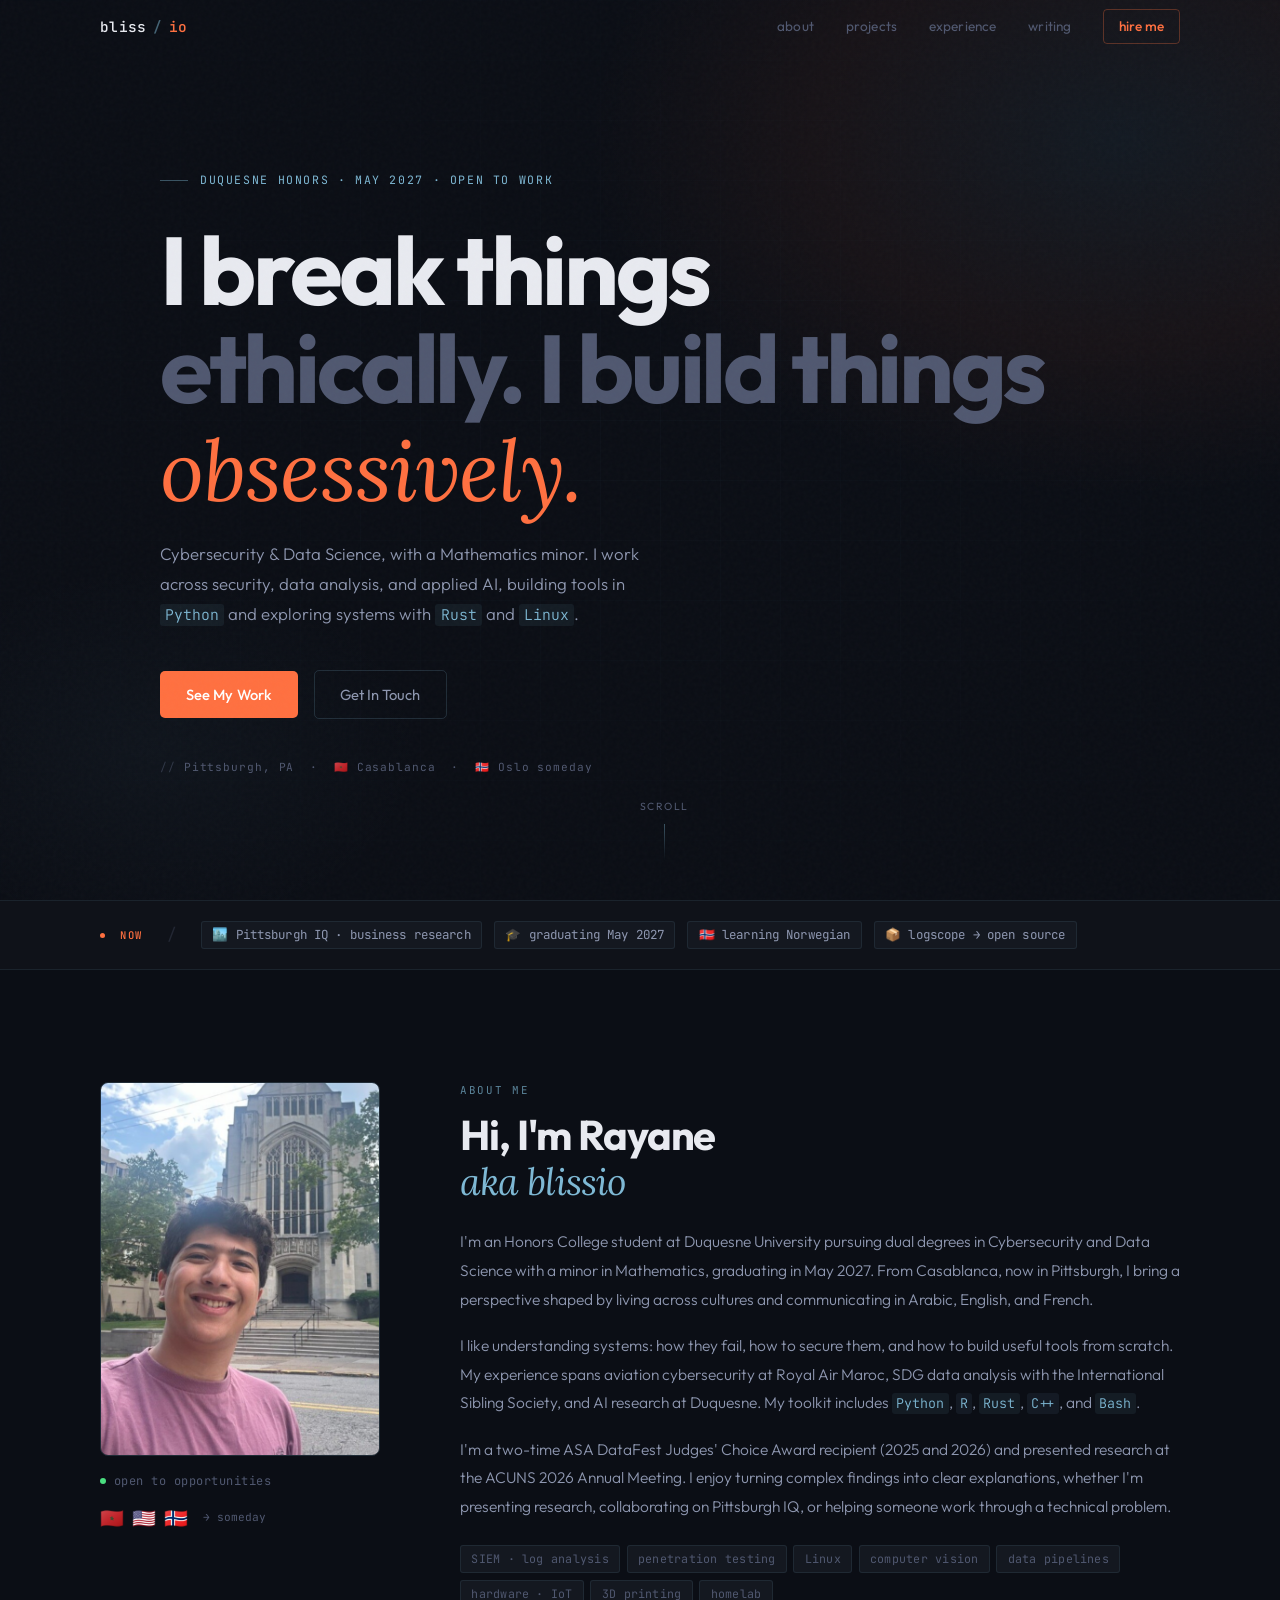
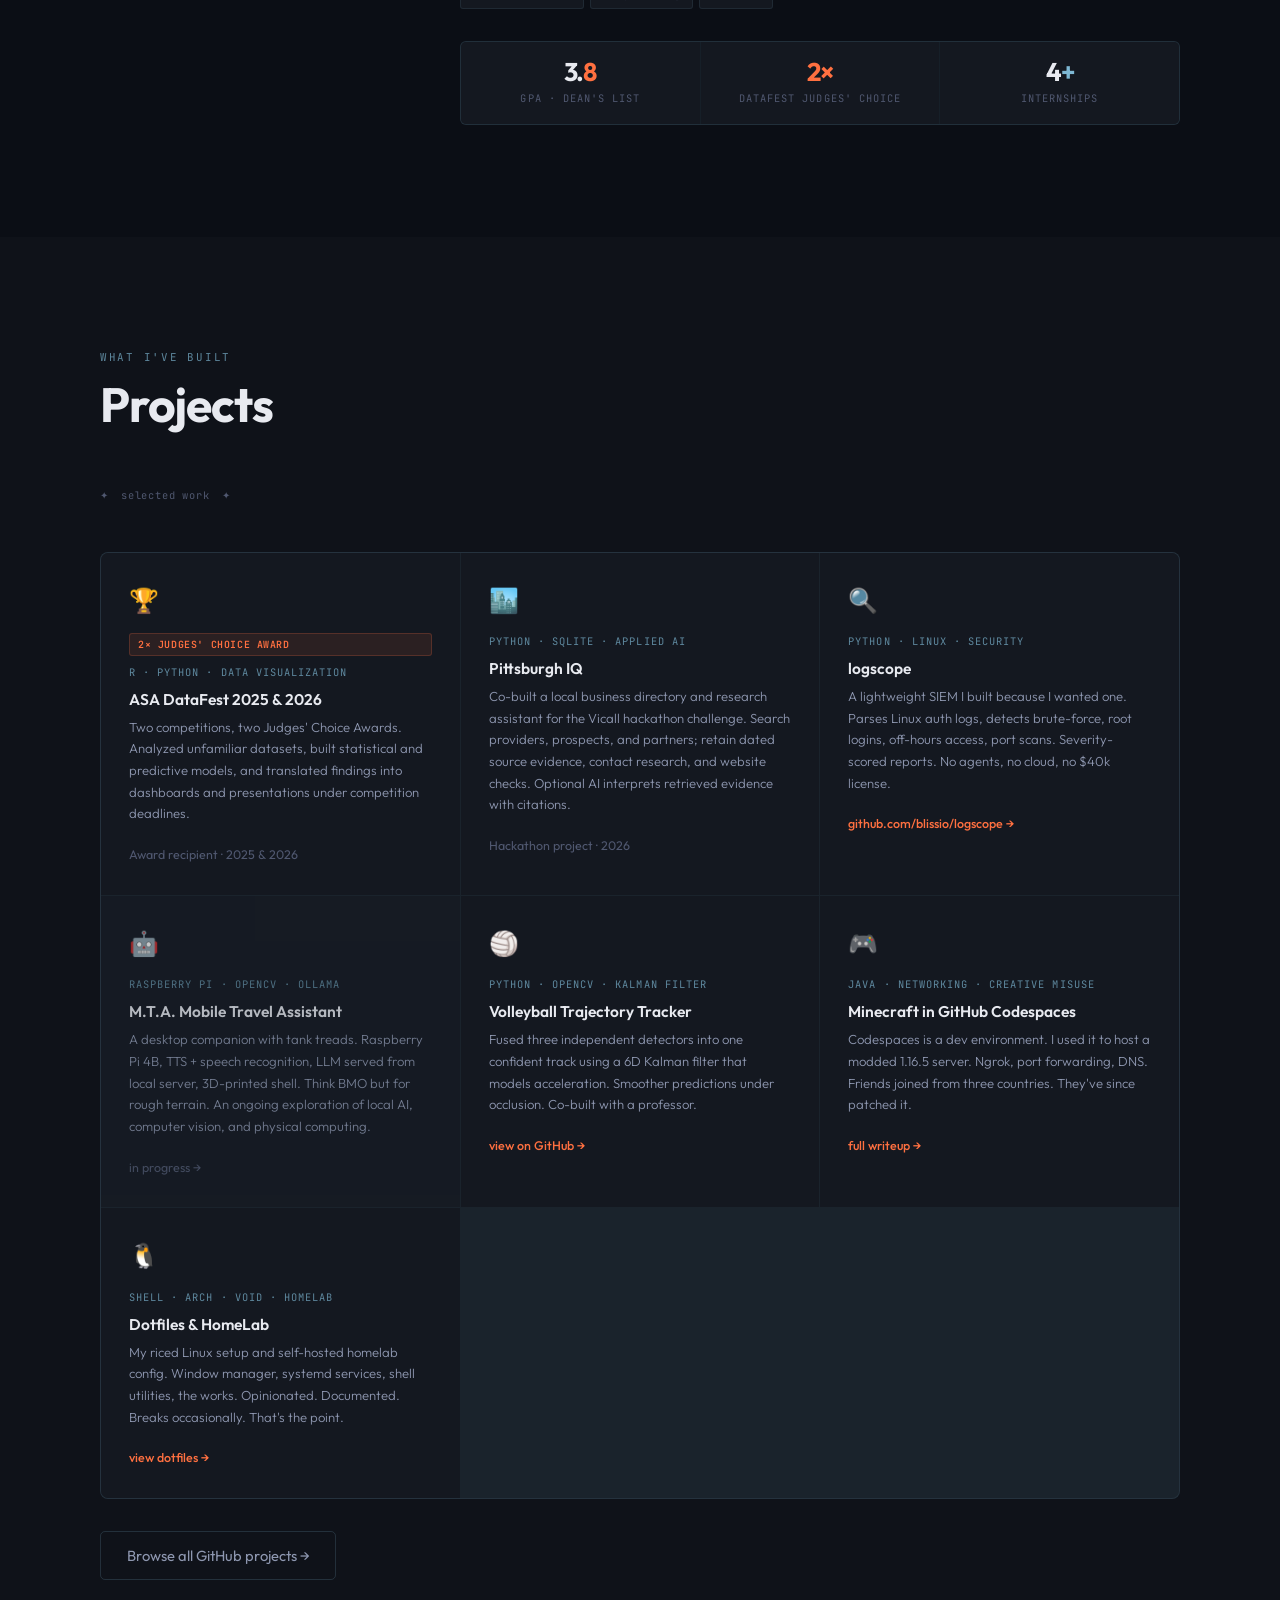
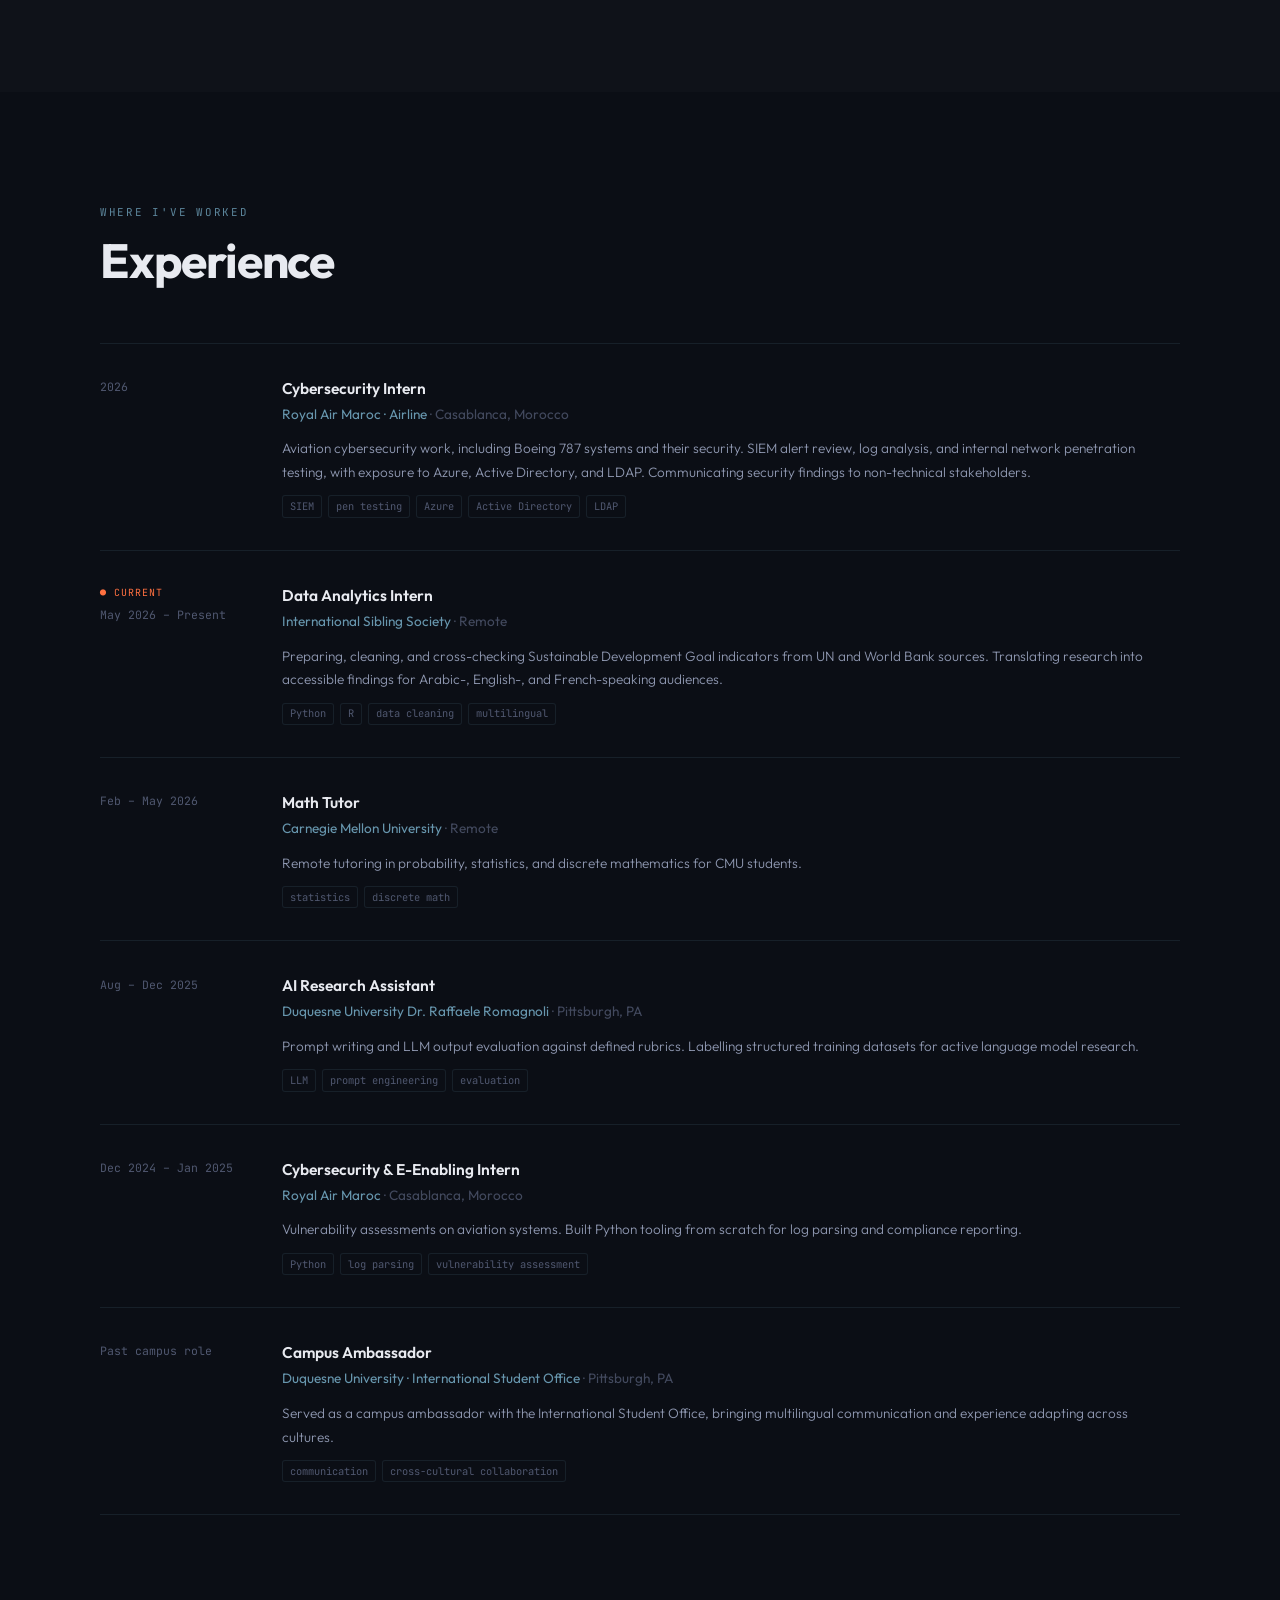
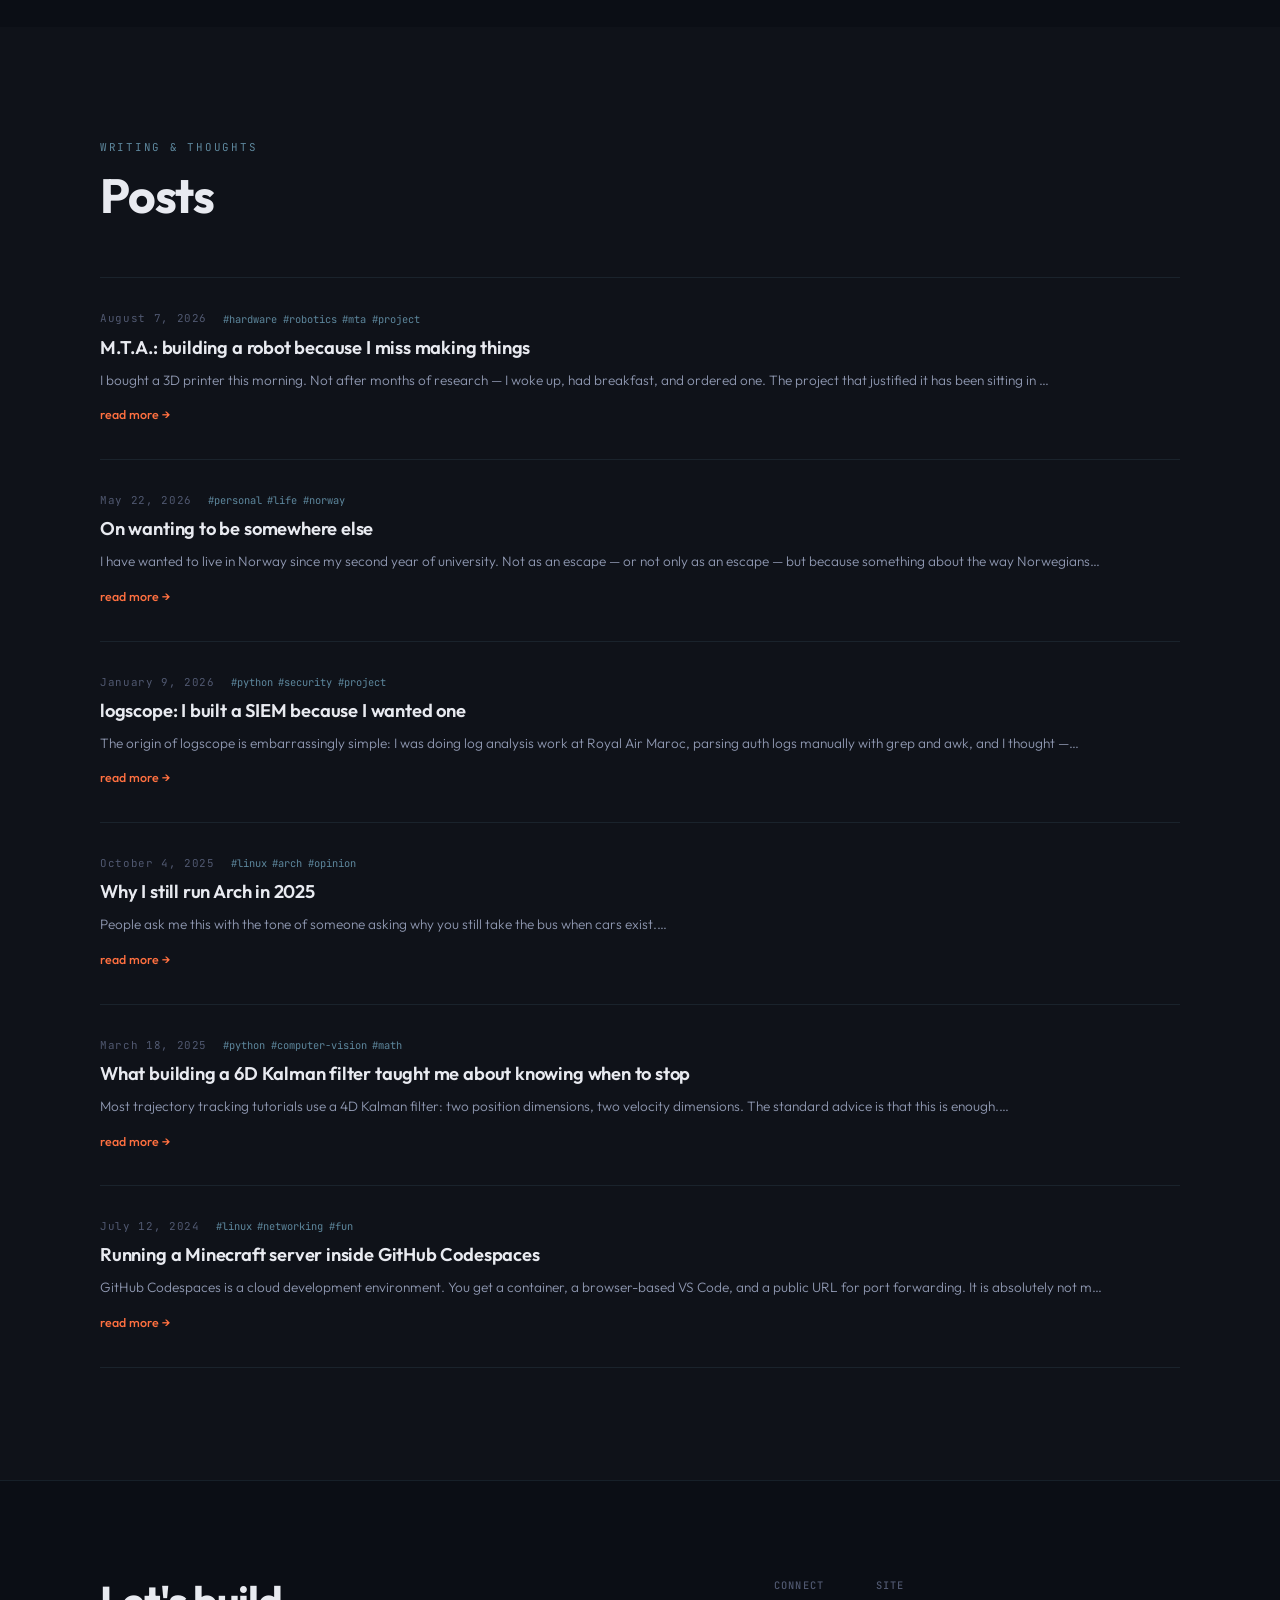
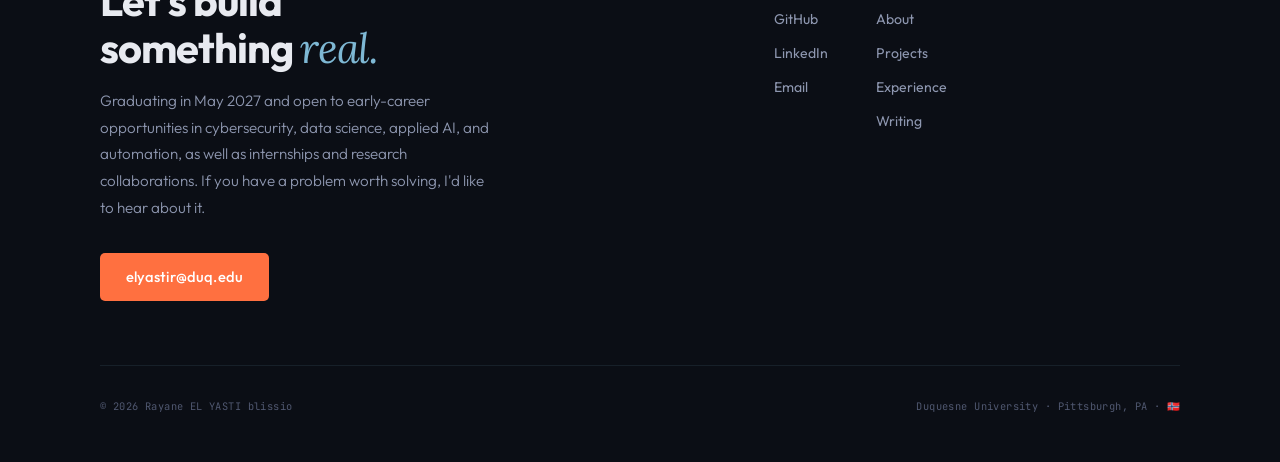
==== commit 6194ff09: "Refresh profile, experience, and featured projects" ====
--- a/index.html
+++ b/index.html
@@ -4,7 +4,7 @@
     <meta charset="UTF-8">
     <meta name="viewport" content="width=device-width, initial-scale=1.0">
     <title>Rayane EL YASTI  blissio</title>
-    <meta name="description" content="Cybersecurity & Data Science. I break things ethically and build things obsessively.">
+    <meta name="description" content="Rayane El Yasti: Duquesne Honors student in Cybersecurity and Data Science, mathematics minor, two-time ASA DataFest Judges' Choice recipient. Security, applied AI, and data projects.">
     <link rel="icon" type="image/x-icon" href="icon.png">
     <link href="https://fonts.googleapis.com/css2?family=Outfit:ital,wght@0,300;0,400;0,500;0,600;0,700;1,300;1,400&family=JetBrains+Mono:wght@300;400;500&family=Lora:ital,wght@0,600;1,400;1,600&display=swap" rel="stylesheet">
     <style>
@@ -550,7 +550,7 @@
         <div class="hero-content">
             <div class="hero-eyebrow reveal">
                 <span class="eyebrow-line"></span>
-                Duquesne University  May 2027  Open to Work
+                Duquesne Honors · May 2027 · Open to Work
             </div>
             <h1 class="hero-title">
                 <span class="line reveal delay-1">I break things</span>
@@ -558,9 +558,9 @@
                 <span class="line reveal delay-3"><span class="lora-line">obsessively.</span></span>
             </h1>
             <p class="hero-sub reveal delay-3">
-                Cybersecurity &amp; Data Science. I write <code>Python</code> at midnight,
-                run <code>Arch</code> because I like knowing why things break,
-                and build tools that actually do something.
+                Cybersecurity &amp; Data Science, with a Mathematics minor.
+                I work across security, data analysis, and applied AI, building
+                tools in <code>Python</code> and exploring systems with <code>Rust</code> and <code>Linux</code>.
             </p>
             <div class="hero-actions reveal delay-4">
                 <a href="#projects" class="btn-primary">See My Work</a>
@@ -582,8 +582,8 @@
             <div class="now-label"><div class="now-dot"></div>&nbsp;now</div>
             <span class="now-sep">/</span>
             <div class="now-items">
-                <span class="now-item">🖨️ 3D printer incoming  building M.T.A.</span>
-                <span class="now-item">✈️ cybersec intern @ Royal Air Maroc</span>
+                <span class="now-item">🏙️ Pittsburgh IQ · business research</span>
+                <span class="now-item">🎓 graduating May 2027</span>
                 <span class="now-item">🇳🇴 learning Norwegian</span>
                 <span class="now-item">📦 logscope → open source</span>
             </div>
@@ -612,9 +612,9 @@
                 <div class="about-text reveal-right">
                     <div class="section-label">about me</div>
                     <h2>Hi, I'm Rayane <br><em>aka blissio</em></h2>
-                    <p>Cybersecurity &amp; Data Science student at Duquesne University, Honors College. From Casablanca. Currently in Pittsburgh. Eventually, hopefully, Oslo.</p>
-                    <p>I like systems  understanding how they fail, how to harden them, and how to build new ones from scratch. My stack is <code>Python</code>, <code>R</code>, <code>C++</code>, <code>Bash</code>. My habitat is a riced Linux install, a homelab that breaks at 3AM, and whatever problem is currently eating my brain.</p>
-                    <p>I won DataFest back to back  2025 and 2026  not because I was the smartest in the room, but because I don't stop. Right now I'm building M.T.A., a mobile robot companion with tank treads and a warm personality, because I miss making things with my hands.</p>
+                    <p>I'm an Honors College student at Duquesne University pursuing dual degrees in Cybersecurity and Data Science with a minor in Mathematics, graduating in May 2027. From Casablanca, now in Pittsburgh, I bring a perspective shaped by living across cultures and communicating in Arabic, English, and French.</p>
+                    <p>I like understanding systems: how they fail, how to secure them, and how to build useful tools from scratch. My experience spans aviation cybersecurity at Royal Air Maroc, SDG data analysis with the International Sibling Society, and AI research at Duquesne. My toolkit includes <code>Python</code>, <code>R</code>, <code>Rust</code>, <code>C++</code>, and <code>Bash</code>.</p>
+                    <p>I'm a two-time ASA DataFest Judges' Choice Award recipient (2025 and 2026) and presented research at the ACUNS 2026 Annual Meeting. I enjoy turning complex findings into clear explanations, whether I'm presenting research, collaborating on Pittsburgh IQ, or helping someone work through a technical problem.</p>
                     <div class="about-chips">
                         <span class="chip">SIEM · log analysis</span>
                         <span class="chip">penetration testing</span>
@@ -632,7 +632,7 @@
                         </div>
                         <div class="stat-cell">
                             <div class="stat-num"><span class="acc">2×</span></div>
-                            <div class="stat-label">DataFest winner</div>
+                            <div class="stat-label">DataFest Judges' Choice</div>
                         </div>
                         <div class="stat-cell">
                             <div class="stat-num">4<span class="fj">+</span></div>
@@ -653,6 +653,23 @@
             </div>
             <div class="indie-rule reveal">selected work</div>
             <div class="projects-grid">
+                <div class="project-card reveal" id="datafest">
+                    <span class="project-emoji">🏆</span>
+                    <span class="project-award">2× JUDGES' CHOICE AWARD</span>
+                    <span class="project-tag">R · Python · Data visualization</span>
+                    <h3>ASA DataFest 2025 &amp; 2026</h3>
+                    <p>Two competitions, two Judges' Choice Awards. Analyzed unfamiliar datasets, built statistical and predictive models, and translated findings into dashboards and presentations under competition deadlines.</p>
+                    <span class="project-wip-link">Award recipient · 2025 &amp; 2026</span>
+                </div>
+
+                <div class="project-card reveal delay-1">
+                    <span class="project-emoji">🏙️</span>
+                    <span class="project-tag">Python · SQLite · Applied AI</span>
+                    <h3>Pittsburgh IQ</h3>
+                    <p>Co-built a local business directory and research assistant for the Vicall hackathon challenge. Search providers, prospects, and partners; retain dated source evidence, contact research, and website checks. Optional AI interprets retrieved evidence with citations.</p>
+                    <span class="project-wip-link">Hackathon project · 2026</span>
+                </div>
+
 
                 <a class="project-card reveal" href="https://github.com/blissio/logscope" target="_blank" rel="noopener">
                     <span class="project-emoji">🔍</span>
@@ -666,7 +683,7 @@
                     <span class="project-emoji">🤖</span>
                     <span class="project-tag">Raspberry Pi · OpenCV · Ollama</span>
                     <h3>M.T.A.  Mobile Travel Assistant</h3>
-                    <p>A desktop companion with tank treads. Raspberry Pi 4B, TTS + speech recognition, LLM served from local server, 3D-printed shell. Think BMO but for rough terrain. Shell printing starts this week.</p>
+                    <p>A desktop companion with tank treads. Raspberry Pi 4B, TTS + speech recognition, LLM served from local server, 3D-printed shell. Think BMO but for rough terrain. An ongoing exploration of local AI, computer vision, and physical computing.</p>
                     <span class="project-wip-link">in progress →</span>
                 </div>
 
@@ -678,13 +695,7 @@
                     <span class="project-link">view on GitHub →</span>
                 </a>
 
-                <a class="project-card reveal" href="#" target="_blank" rel="noopener">
-                    <span class="project-emoji">🏆</span>
-                    <span class="project-award">🥇 1ST PLACE × 2 + JUDGES' CHOICE</span>
-                    <h3>ASA DataFest 2025 &amp; 2026</h3>
-                    <p>48 hours. Large unfamiliar dataset. Present Sunday. Built predictive models and dashboards in R and Python under competition pressure  and won both times.</p>
-                    <span class="project-link">read about it →</span>
-                </a>
+
 
                 <a class="project-card reveal delay-1" href="https://github.com/blissio/gitcraft" target="_blank" rel="noopener">
                     <span class="project-emoji">🎮</span>
@@ -703,6 +714,7 @@
                 </a>
 
             </div>
+            <p style="margin-top:2rem;"><a href="projects.html" class="btn-ghost">Browse all GitHub projects →</a></p>
         </div>
     </section>
 
@@ -716,11 +728,11 @@
             <div class="exp-list">
 
                 <div class="exp-item reveal">
-                    <div class="exp-date"><span class="exp-now">● current</span>Jun 2026 – Present</div>
+                    <div class="exp-date">2026</div>
                     <div>
                         <div class="exp-role">Cybersecurity Intern</div>
-                        <div class="exp-org">Royal Air Maroc <span>· Casablanca, Morocco</span></div>
-                        <div class="exp-body">SIEM alert review and log analysis on aviation infrastructure. Penetration testing on internal networks. Azure, Active Directory, LDAP. Writing executive-level security reports for non-technical stakeholders.</div>
+                        <div class="exp-org">Royal Air Maroc · Airline <span>· Casablanca, Morocco</span></div>
+                        <div class="exp-body">Aviation cybersecurity work, including Boeing 787 systems and their security. SIEM alert review, log analysis, and internal network penetration testing, with exposure to Azure, Active Directory, and LDAP. Communicating security findings to non-technical stakeholders.</div>
                         <div class="exp-tags">
                             <span class="exp-tag">SIEM</span><span class="exp-tag">pen testing</span><span class="exp-tag">Azure</span><span class="exp-tag">Active Directory</span><span class="exp-tag">LDAP</span>
                         </div>
@@ -732,7 +744,7 @@
                     <div>
                         <div class="exp-role">Data Analytics Intern</div>
                         <div class="exp-org">International Sibling Society <span>· Remote</span></div>
-                        <div class="exp-body">Cleaning and cross-checking SDG indicator data from UN and World Bank sources. Communicating findings in Arabic, English, and French for general audiences.</div>
+                        <div class="exp-body">Preparing, cleaning, and cross-checking Sustainable Development Goal indicators from UN and World Bank sources. Translating research into accessible findings for Arabic-, English-, and French-speaking audiences.</div>
                         <div class="exp-tags">
                             <span class="exp-tag">Python</span><span class="exp-tag">R</span><span class="exp-tag">data cleaning</span><span class="exp-tag">multilingual</span>
                         </div>
@@ -769,6 +781,16 @@
                     </div>
                 </div>
 
+                <div class="exp-item reveal">
+                    <div class="exp-date">Past campus role</div>
+                    <div>
+                        <div class="exp-role">Campus Ambassador</div>
+                        <div class="exp-org">Duquesne University · International Student Office <span>· Pittsburgh, PA</span></div>
+                        <div class="exp-body">Served as a campus ambassador with the International Student Office, bringing multilingual communication and experience adapting across cultures.</div>
+                        <div class="exp-tags"><span class="exp-tag">communication</span><span class="exp-tag">cross-cultural collaboration</span></div>
+                    </div>
+                </div>
+
             </div>
         </div>
     </section>
@@ -801,7 +823,7 @@
             <div class="footer-inner reveal">
                 <div class="footer-left">
                     <h2 class="footer-headline">Let's build<br>something <em>real.</em></h2>
-                    <p>Looking for internships, research roles, or interesting problems. Security, data, hardware  if you're working on something that matters, I want to hear about it.</p>
+                    <p>Graduating in May 2027 and open to early-career opportunities in cybersecurity, data science, applied AI, and automation, as well as internships and research collaborations. If you have a problem worth solving, I'd like to hear about it.</p>
                     <a href="mailto:elyastir@duq.edu" class="btn-primary" style="margin-top:2rem;display:inline-block;">elyastir@duq.edu</a>
                 </div>
                 <div class="footer-links">
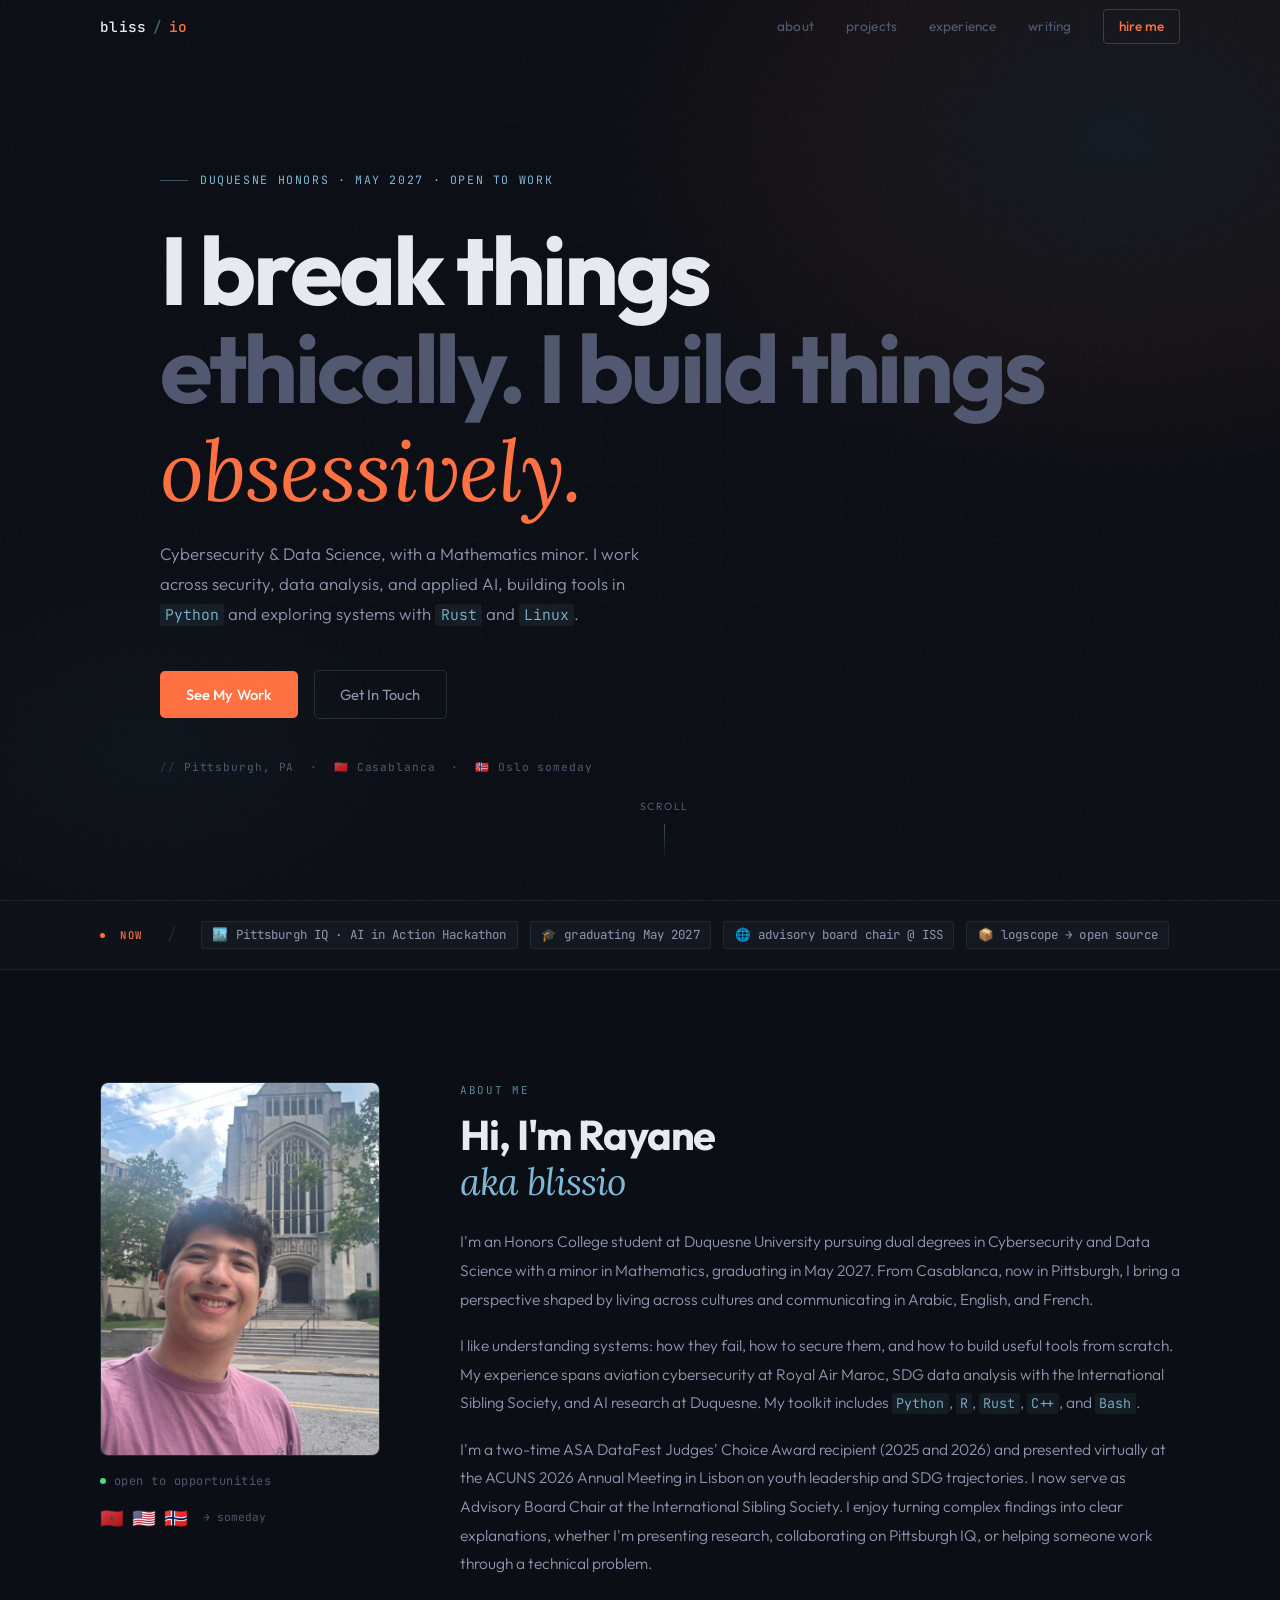
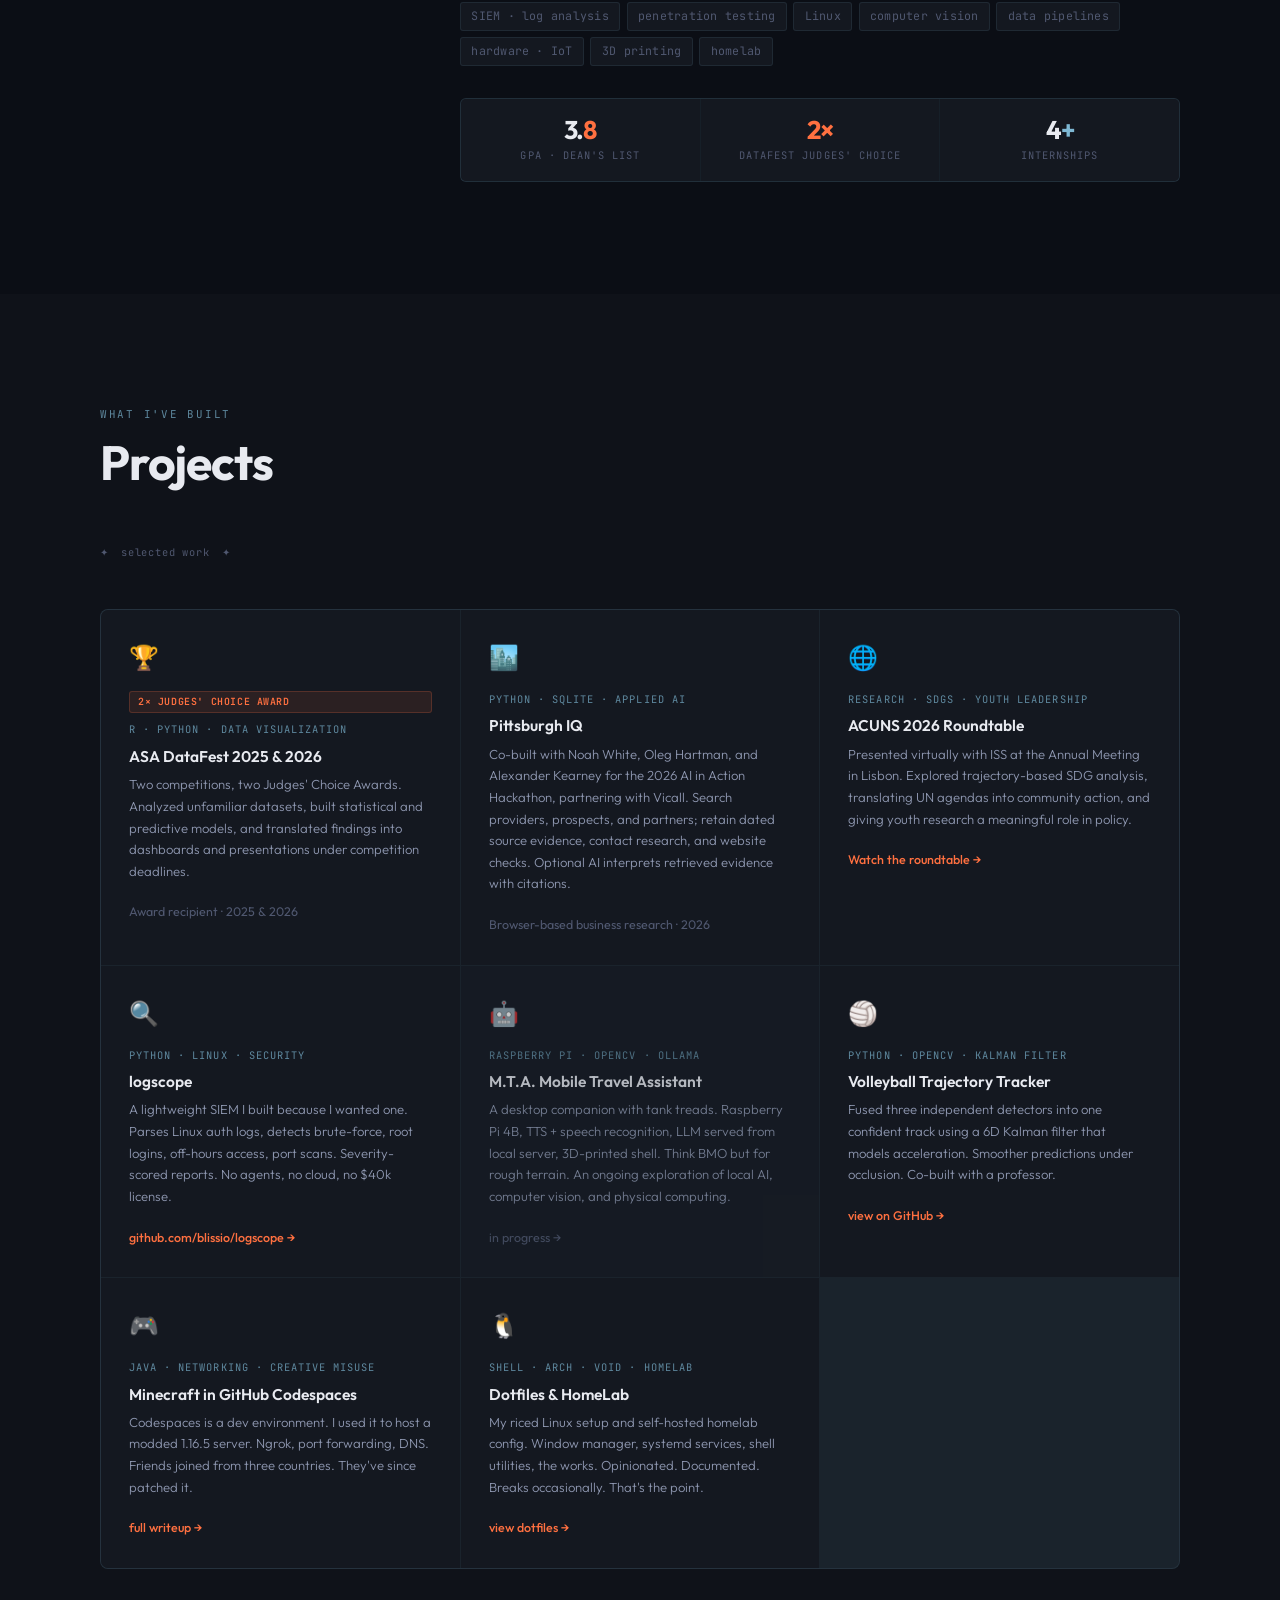
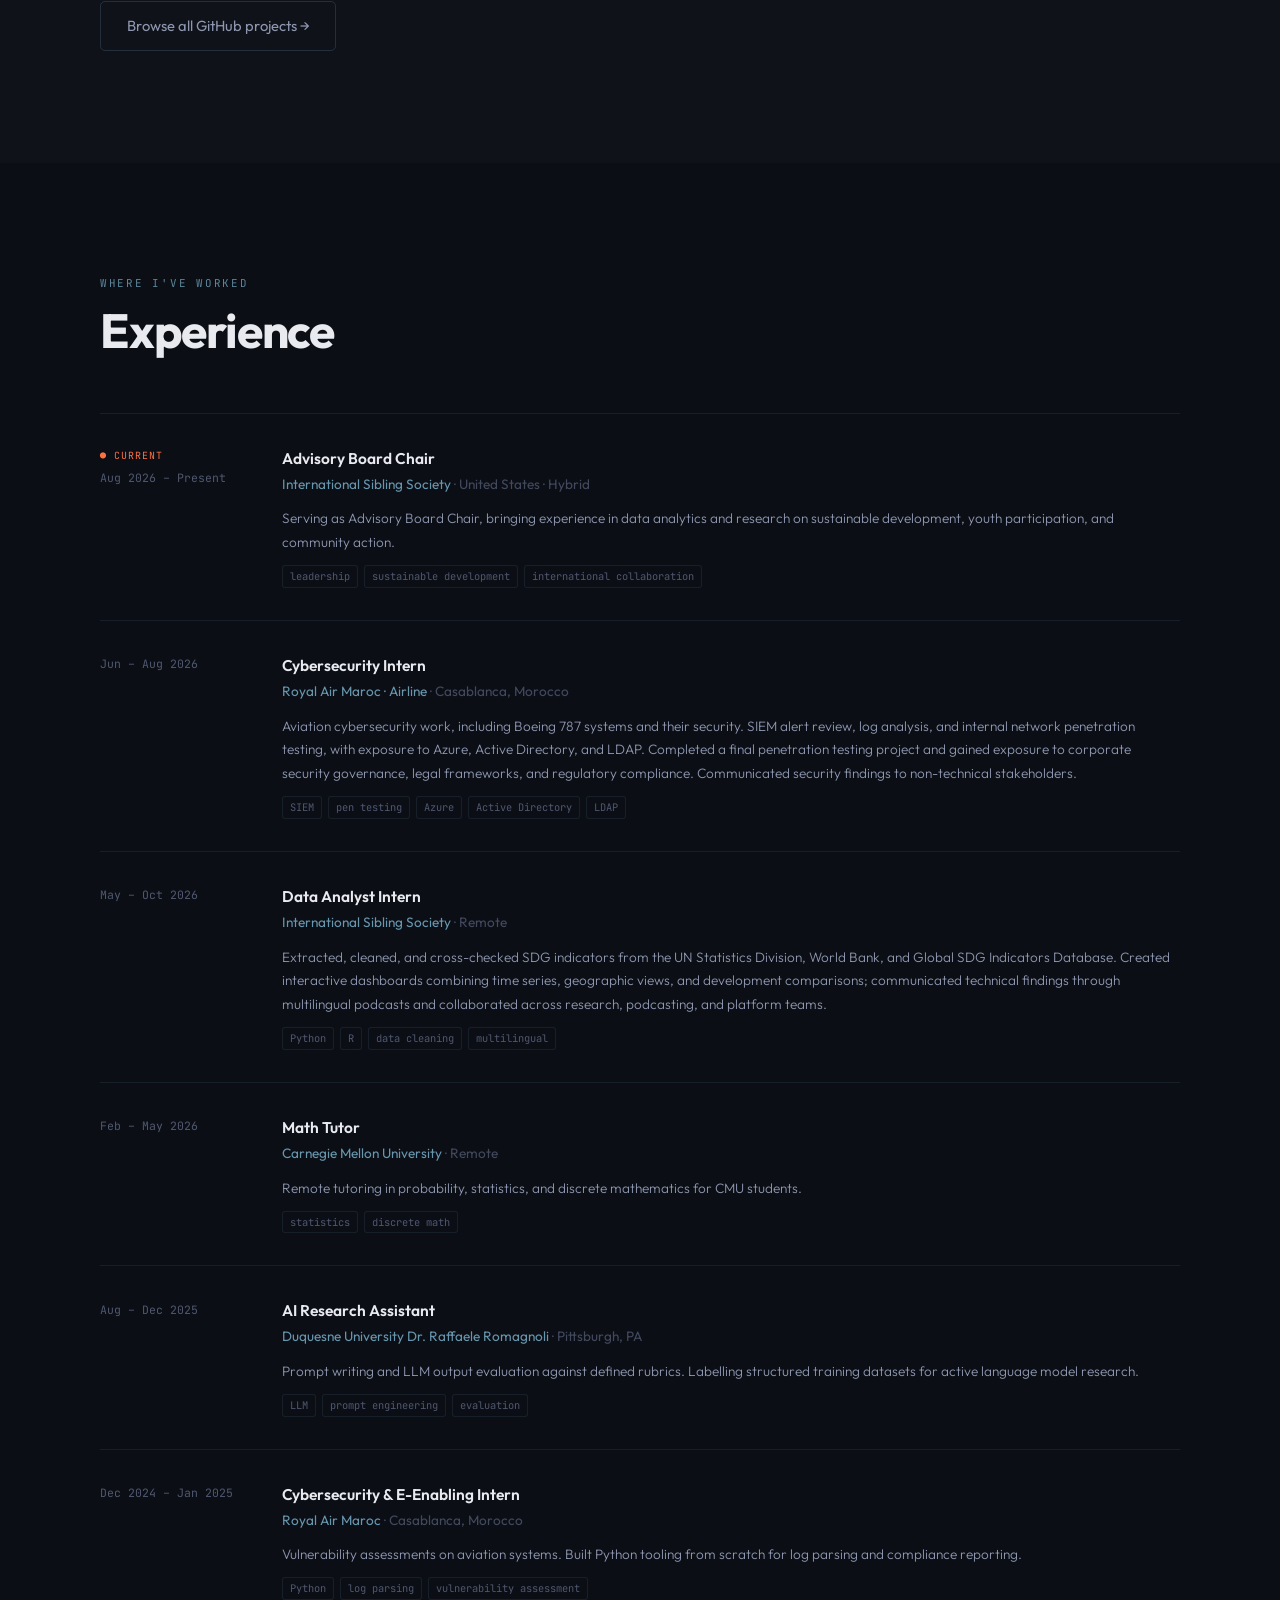
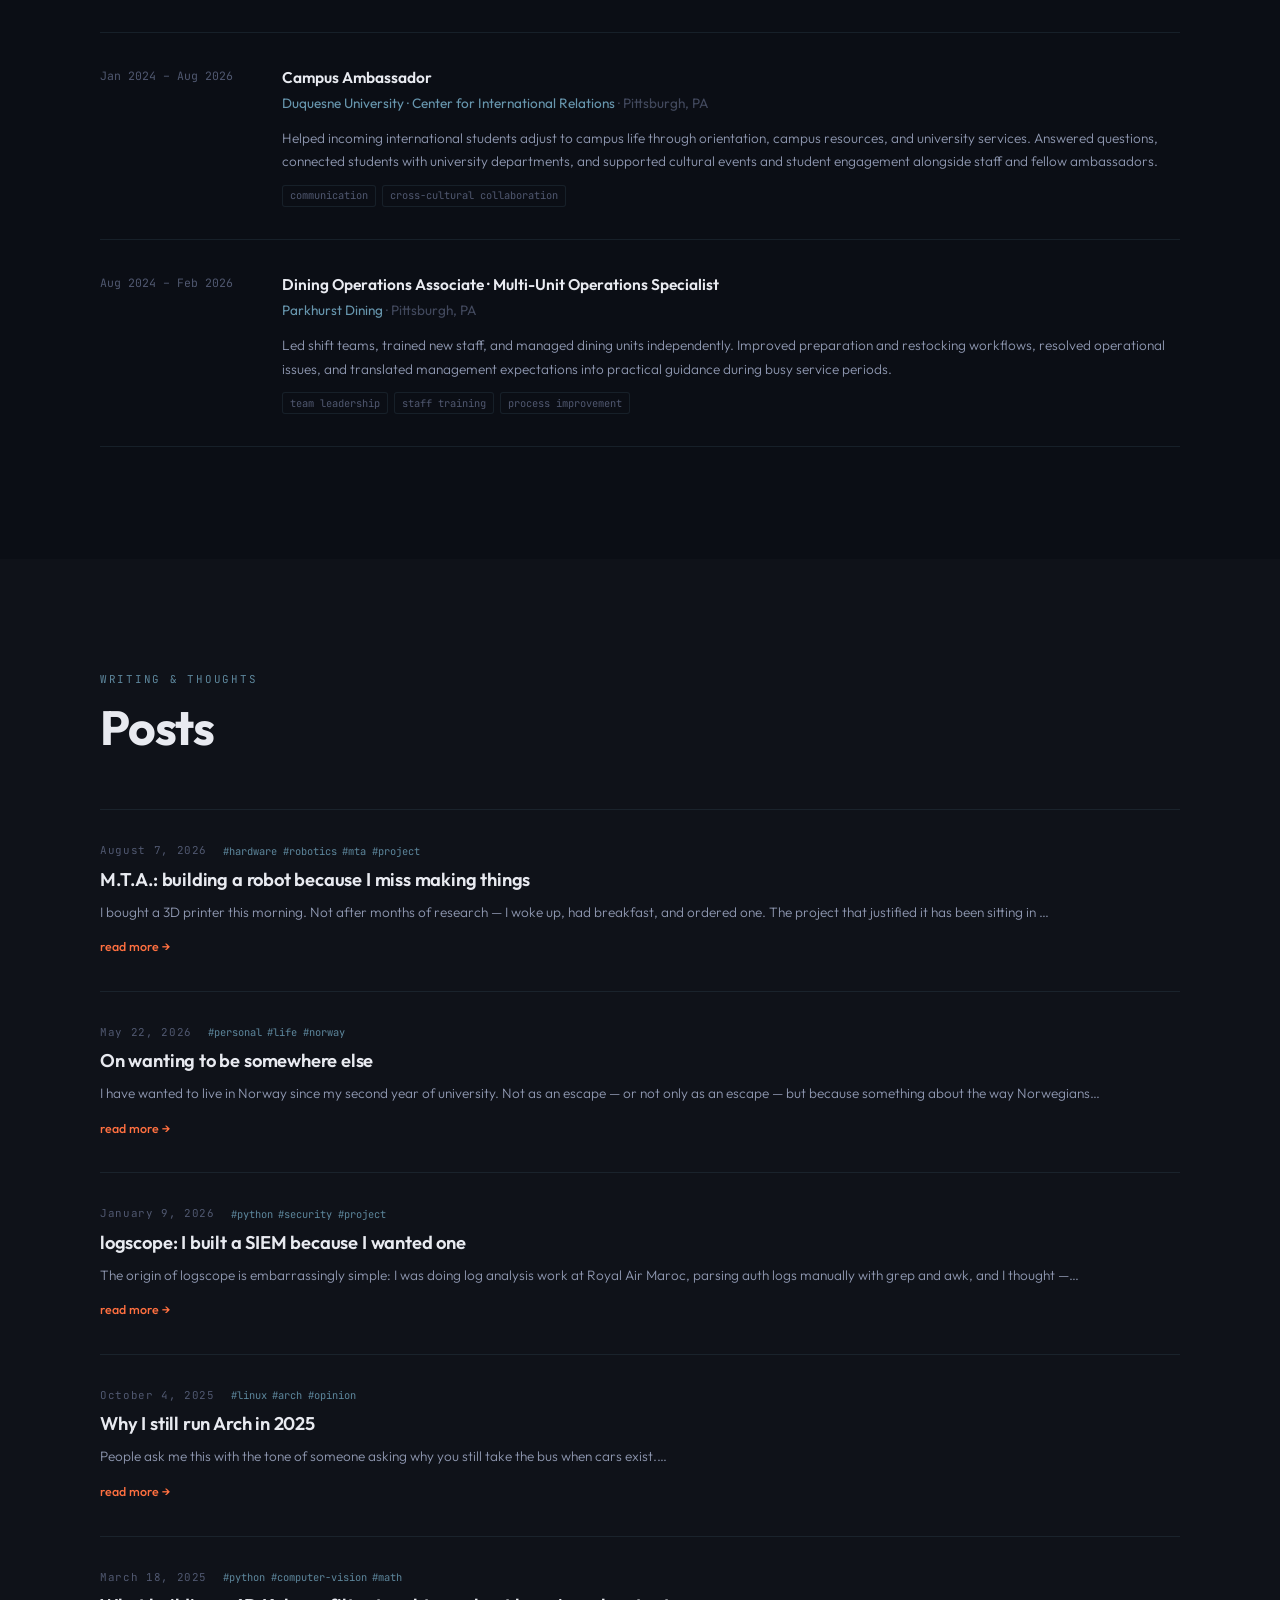
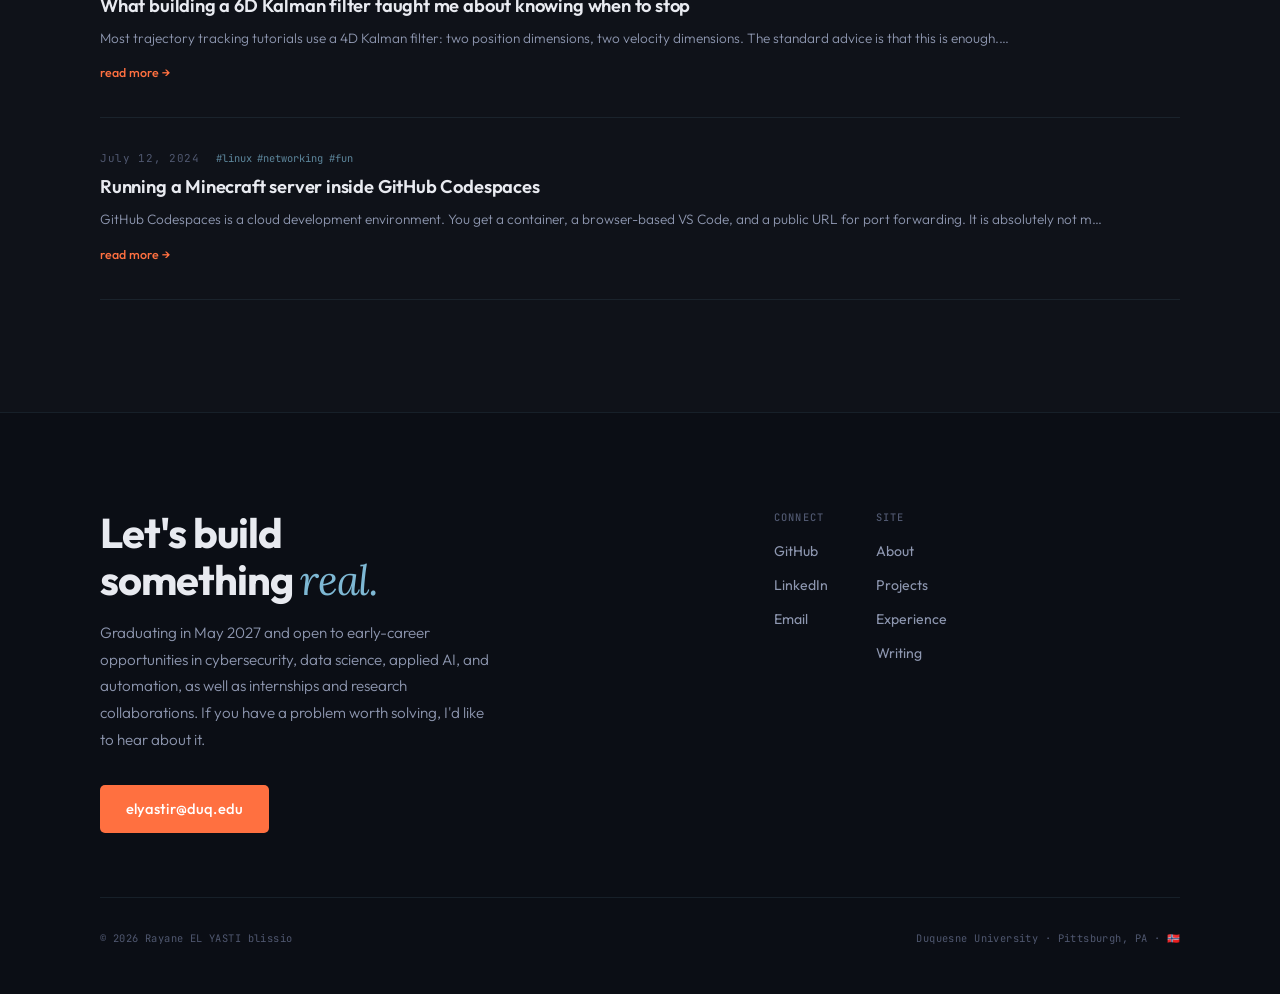
==== commit 4f1dbe7a: "Update portfolio experience and project details Refreshes current roles, project descriptions, prese" ====
--- a/index.html
+++ b/index.html
@@ -525,7 +525,7 @@
 
     <nav class="navbar" id="navbar">
         <div class="nav-inner">
-            <a href="#" class="nav-logo">
+            <a href="#hero" class="nav-logo">
                 bliss<span class="nav-logo-slash">/</span><span class="nav-logo-accent">io</span>
             </a>
             <div class="nav-links" id="navLinks">
@@ -582,9 +582,9 @@
             <div class="now-label"><div class="now-dot"></div>&nbsp;now</div>
             <span class="now-sep">/</span>
             <div class="now-items">
-                <span class="now-item">🏙️ Pittsburgh IQ · business research</span>
+                <span class="now-item">🏙️ Pittsburgh IQ · AI in Action Hackathon</span>
                 <span class="now-item">🎓 graduating May 2027</span>
-                <span class="now-item">🇳🇴 learning Norwegian</span>
+                <span class="now-item">🌐 advisory board chair @ ISS</span>
                 <span class="now-item">📦 logscope → open source</span>
             </div>
         </div>
@@ -614,7 +614,7 @@
                     <h2>Hi, I'm Rayane <br><em>aka blissio</em></h2>
                     <p>I'm an Honors College student at Duquesne University pursuing dual degrees in Cybersecurity and Data Science with a minor in Mathematics, graduating in May 2027. From Casablanca, now in Pittsburgh, I bring a perspective shaped by living across cultures and communicating in Arabic, English, and French.</p>
                     <p>I like understanding systems: how they fail, how to secure them, and how to build useful tools from scratch. My experience spans aviation cybersecurity at Royal Air Maroc, SDG data analysis with the International Sibling Society, and AI research at Duquesne. My toolkit includes <code>Python</code>, <code>R</code>, <code>Rust</code>, <code>C++</code>, and <code>Bash</code>.</p>
-                    <p>I'm a two-time ASA DataFest Judges' Choice Award recipient (2025 and 2026) and presented research at the ACUNS 2026 Annual Meeting. I enjoy turning complex findings into clear explanations, whether I'm presenting research, collaborating on Pittsburgh IQ, or helping someone work through a technical problem.</p>
+                    <p>I'm a two-time ASA DataFest Judges' Choice Award recipient (2025 and 2026) and presented virtually at the ACUNS 2026 Annual Meeting in Lisbon on youth leadership and SDG trajectories. I now serve as Advisory Board Chair at the International Sibling Society. I enjoy turning complex findings into clear explanations, whether I'm presenting research, collaborating on Pittsburgh IQ, or helping someone work through a technical problem.</p>
                     <div class="about-chips">
                         <span class="chip">SIEM · log analysis</span>
                         <span class="chip">penetration testing</span>
@@ -666,10 +666,19 @@
                     <span class="project-emoji">🏙️</span>
                     <span class="project-tag">Python · SQLite · Applied AI</span>
                     <h3>Pittsburgh IQ</h3>
-                    <p>Co-built a local business directory and research assistant for the Vicall hackathon challenge. Search providers, prospects, and partners; retain dated source evidence, contact research, and website checks. Optional AI interprets retrieved evidence with citations.</p>
-                    <span class="project-wip-link">Hackathon project · 2026</span>
-                </div>
-
+                    <p>Co-built with Noah White, Oleg Hartman, and Alexander Kearney for the 2026 AI in Action Hackathon, partnering with Vicall. Search providers, prospects, and partners; retain dated source evidence, contact research, and website checks. Optional AI interprets retrieved evidence with citations.</p>
+                    <span class="project-wip-link">Browser-based business research · 2026</span>
+                </div>
+
+
+
+                <a class="project-card reveal delay-2" href="https://lnkd.in/epdrDZHY" target="_blank" rel="noopener">
+                    <span class="project-emoji">🌐</span>
+                    <span class="project-tag">Research · SDGs · Youth leadership</span>
+                    <h3>ACUNS 2026 Roundtable</h3>
+                    <p>Presented virtually with ISS at the Annual Meeting in Lisbon. Explored trajectory-based SDG analysis, translating UN agendas into community action, and giving youth research a meaningful role in policy.</p>
+                    <span class="project-link">Watch the roundtable →</span>
+                </a>
 
                 <a class="project-card reveal" href="https://github.com/blissio/logscope" target="_blank" rel="noopener">
                     <span class="project-emoji">🔍</span>
@@ -726,13 +735,23 @@
                 <h2>Experience</h2>
             </div>
             <div class="exp-list">
-
                 <div class="exp-item reveal">
-                    <div class="exp-date">2026</div>
+                    <div class="exp-date"><span class="exp-now">● current</span>Aug 2026 – Present</div>
+                    <div>
+                        <div class="exp-role">Advisory Board Chair</div>
+                        <div class="exp-org">International Sibling Society <span>· United States · Hybrid</span></div>
+                        <div class="exp-body">Serving as Advisory Board Chair, bringing experience in data analytics and research on sustainable development, youth participation, and community action.</div>
+                        <div class="exp-tags"><span class="exp-tag">leadership</span><span class="exp-tag">sustainable development</span><span class="exp-tag">international collaboration</span></div>
+                    </div>
+                </div>
+
+
+                <div class="exp-item reveal">
+                    <div class="exp-date">Jun – Aug 2026</div>
                     <div>
                         <div class="exp-role">Cybersecurity Intern</div>
                         <div class="exp-org">Royal Air Maroc · Airline <span>· Casablanca, Morocco</span></div>
-                        <div class="exp-body">Aviation cybersecurity work, including Boeing 787 systems and their security. SIEM alert review, log analysis, and internal network penetration testing, with exposure to Azure, Active Directory, and LDAP. Communicating security findings to non-technical stakeholders.</div>
+                        <div class="exp-body">Aviation cybersecurity work, including Boeing 787 systems and their security. SIEM alert review, log analysis, and internal network penetration testing, with exposure to Azure, Active Directory, and LDAP. Completed a final penetration testing project and gained exposure to corporate security governance, legal frameworks, and regulatory compliance. Communicated security findings to non-technical stakeholders.</div>
                         <div class="exp-tags">
                             <span class="exp-tag">SIEM</span><span class="exp-tag">pen testing</span><span class="exp-tag">Azure</span><span class="exp-tag">Active Directory</span><span class="exp-tag">LDAP</span>
                         </div>
@@ -740,11 +759,11 @@
                 </div>
 
                 <div class="exp-item reveal">
-                    <div class="exp-date"><span class="exp-now">● current</span>May 2026 – Present</div>
+                    <div class="exp-date">May – Oct 2026</div>
                     <div>
-                        <div class="exp-role">Data Analytics Intern</div>
+                        <div class="exp-role">Data Analyst Intern</div>
                         <div class="exp-org">International Sibling Society <span>· Remote</span></div>
-                        <div class="exp-body">Preparing, cleaning, and cross-checking Sustainable Development Goal indicators from UN and World Bank sources. Translating research into accessible findings for Arabic-, English-, and French-speaking audiences.</div>
+                        <div class="exp-body">Extracted, cleaned, and cross-checked SDG indicators from the UN Statistics Division, World Bank, and Global SDG Indicators Database. Created interactive dashboards combining time series, geographic views, and development comparisons; communicated technical findings through multilingual podcasts and collaborated across research, podcasting, and platform teams.</div>
                         <div class="exp-tags">
                             <span class="exp-tag">Python</span><span class="exp-tag">R</span><span class="exp-tag">data cleaning</span><span class="exp-tag">multilingual</span>
                         </div>
@@ -782,12 +801,22 @@
                 </div>
 
                 <div class="exp-item reveal">
-                    <div class="exp-date">Past campus role</div>
+                    <div class="exp-date">Jan 2024 – Aug 2026</div>
                     <div>
                         <div class="exp-role">Campus Ambassador</div>
-                        <div class="exp-org">Duquesne University · International Student Office <span>· Pittsburgh, PA</span></div>
-                        <div class="exp-body">Served as a campus ambassador with the International Student Office, bringing multilingual communication and experience adapting across cultures.</div>
+                        <div class="exp-org">Duquesne University · Center for International Relations <span>· Pittsburgh, PA</span></div>
+                        <div class="exp-body">Helped incoming international students adjust to campus life through orientation, campus resources, and university services. Answered questions, connected students with university departments, and supported cultural events and student engagement alongside staff and fellow ambassadors.</div>
                         <div class="exp-tags"><span class="exp-tag">communication</span><span class="exp-tag">cross-cultural collaboration</span></div>
+                    </div>
+                </div>
+
+                <div class="exp-item reveal">
+                    <div class="exp-date">Aug 2024 – Feb 2026</div>
+                    <div>
+                        <div class="exp-role">Dining Operations Associate · Multi-Unit Operations Specialist</div>
+                        <div class="exp-org">Parkhurst Dining <span>· Pittsburgh, PA</span></div>
+                        <div class="exp-body">Led shift teams, trained new staff, and managed dining units independently. Improved preparation and restocking workflows, resolved operational issues, and translated management expectations into practical guidance during busy service periods.</div>
+                        <div class="exp-tags"><span class="exp-tag">team leadership</span><span class="exp-tag">staff training</span><span class="exp-tag">process improvement</span></div>
                     </div>
                 </div>
 
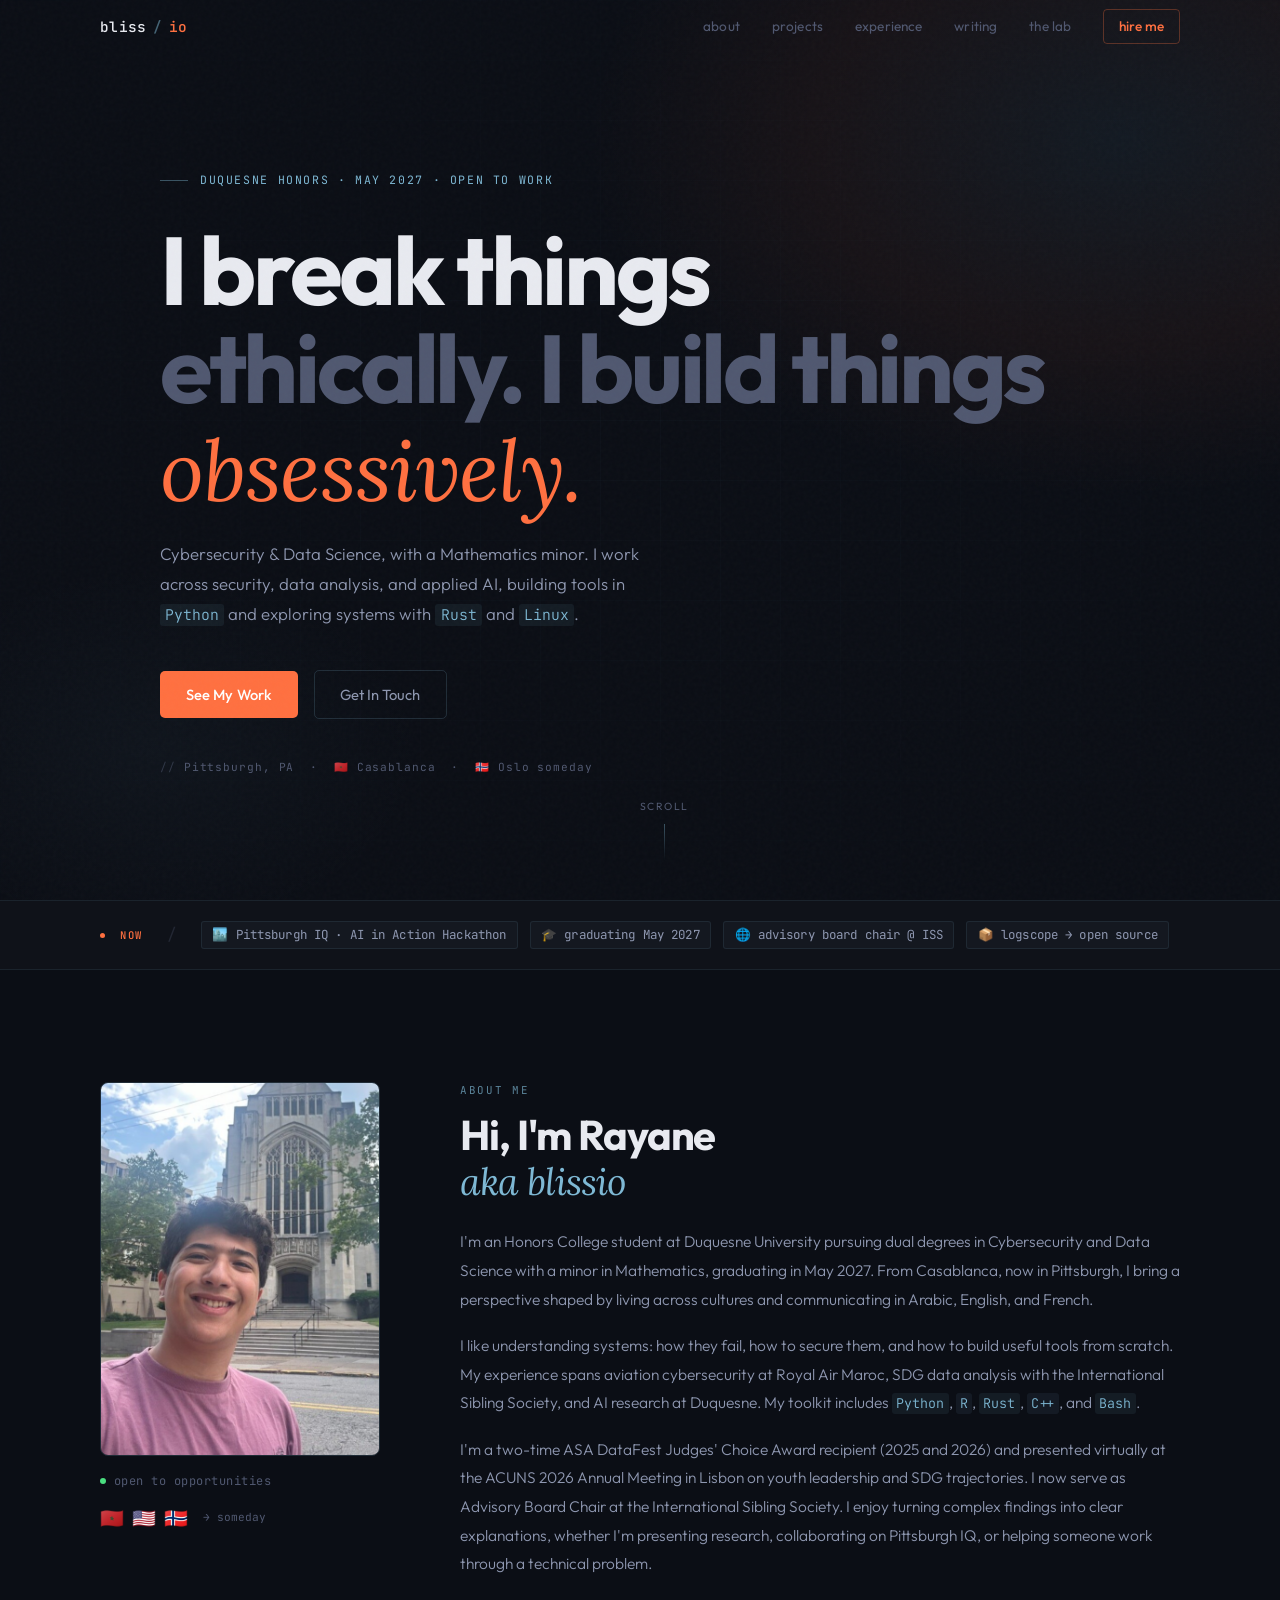
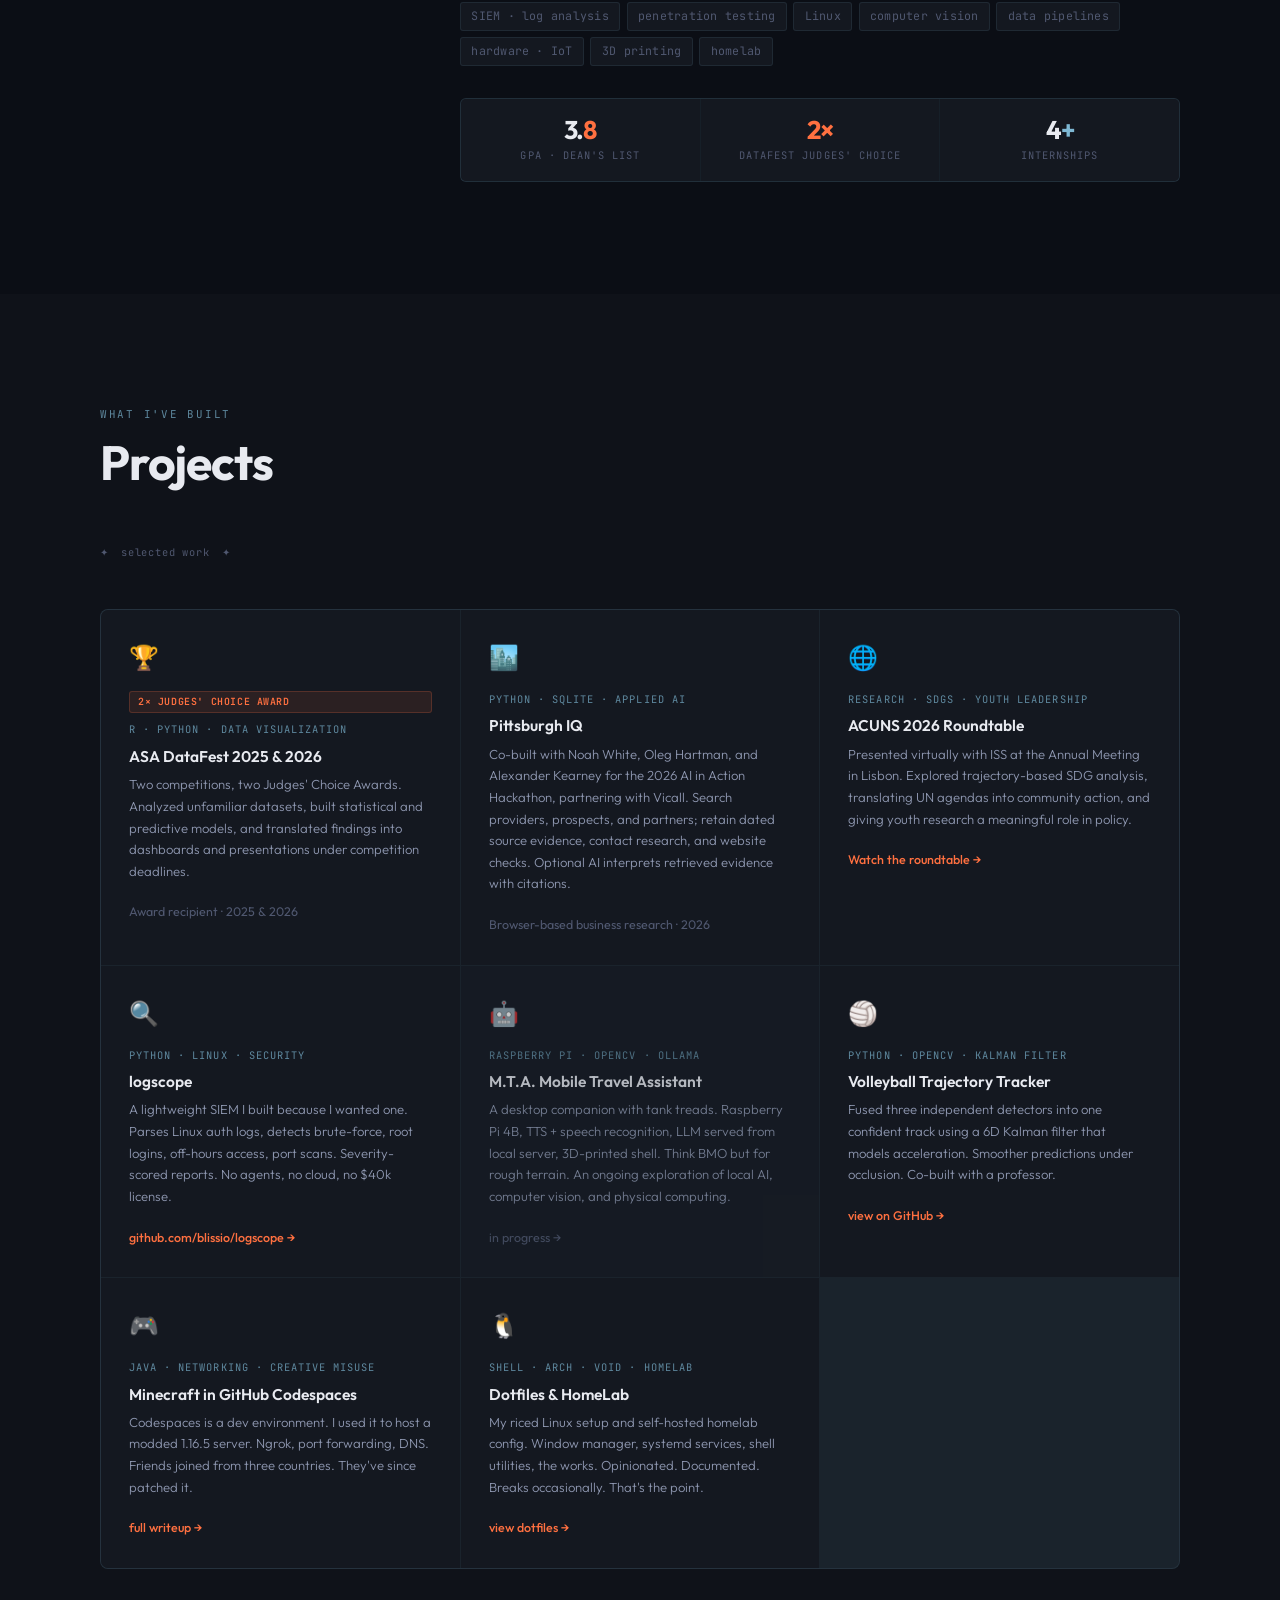
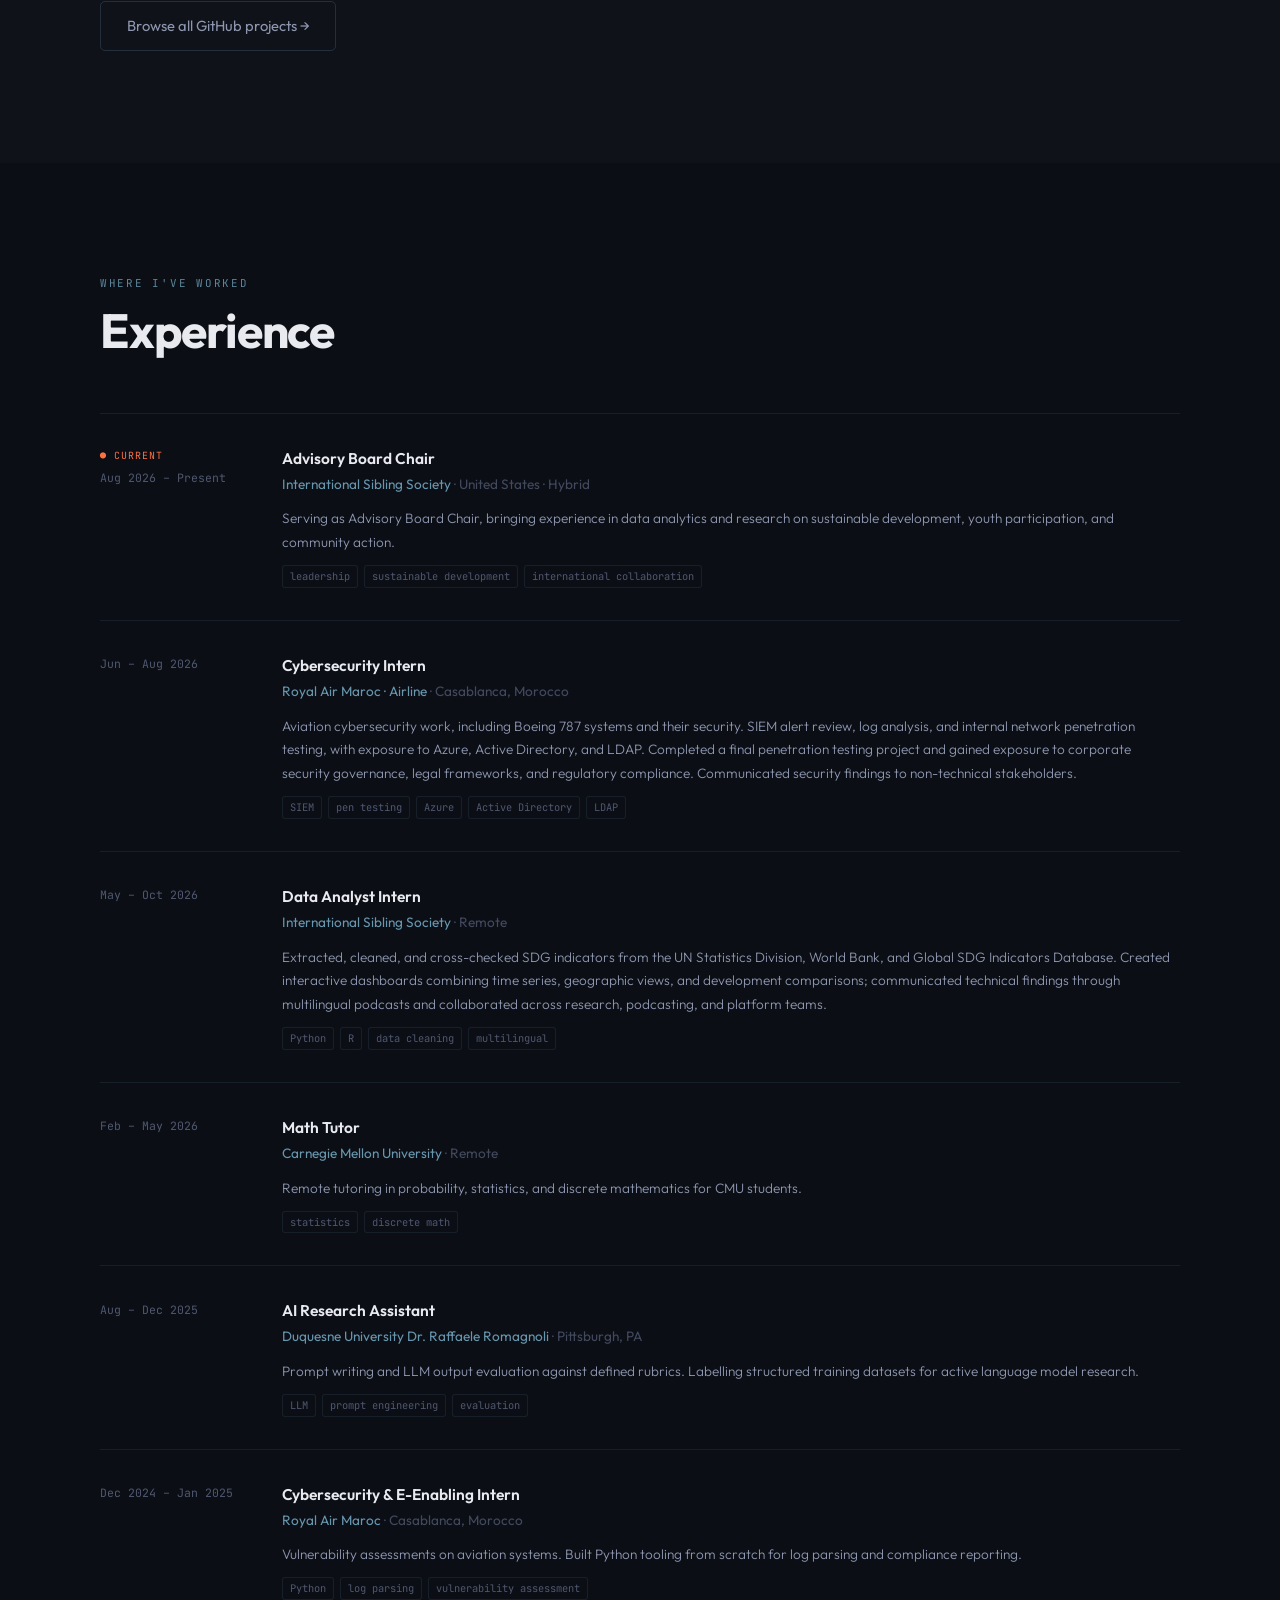
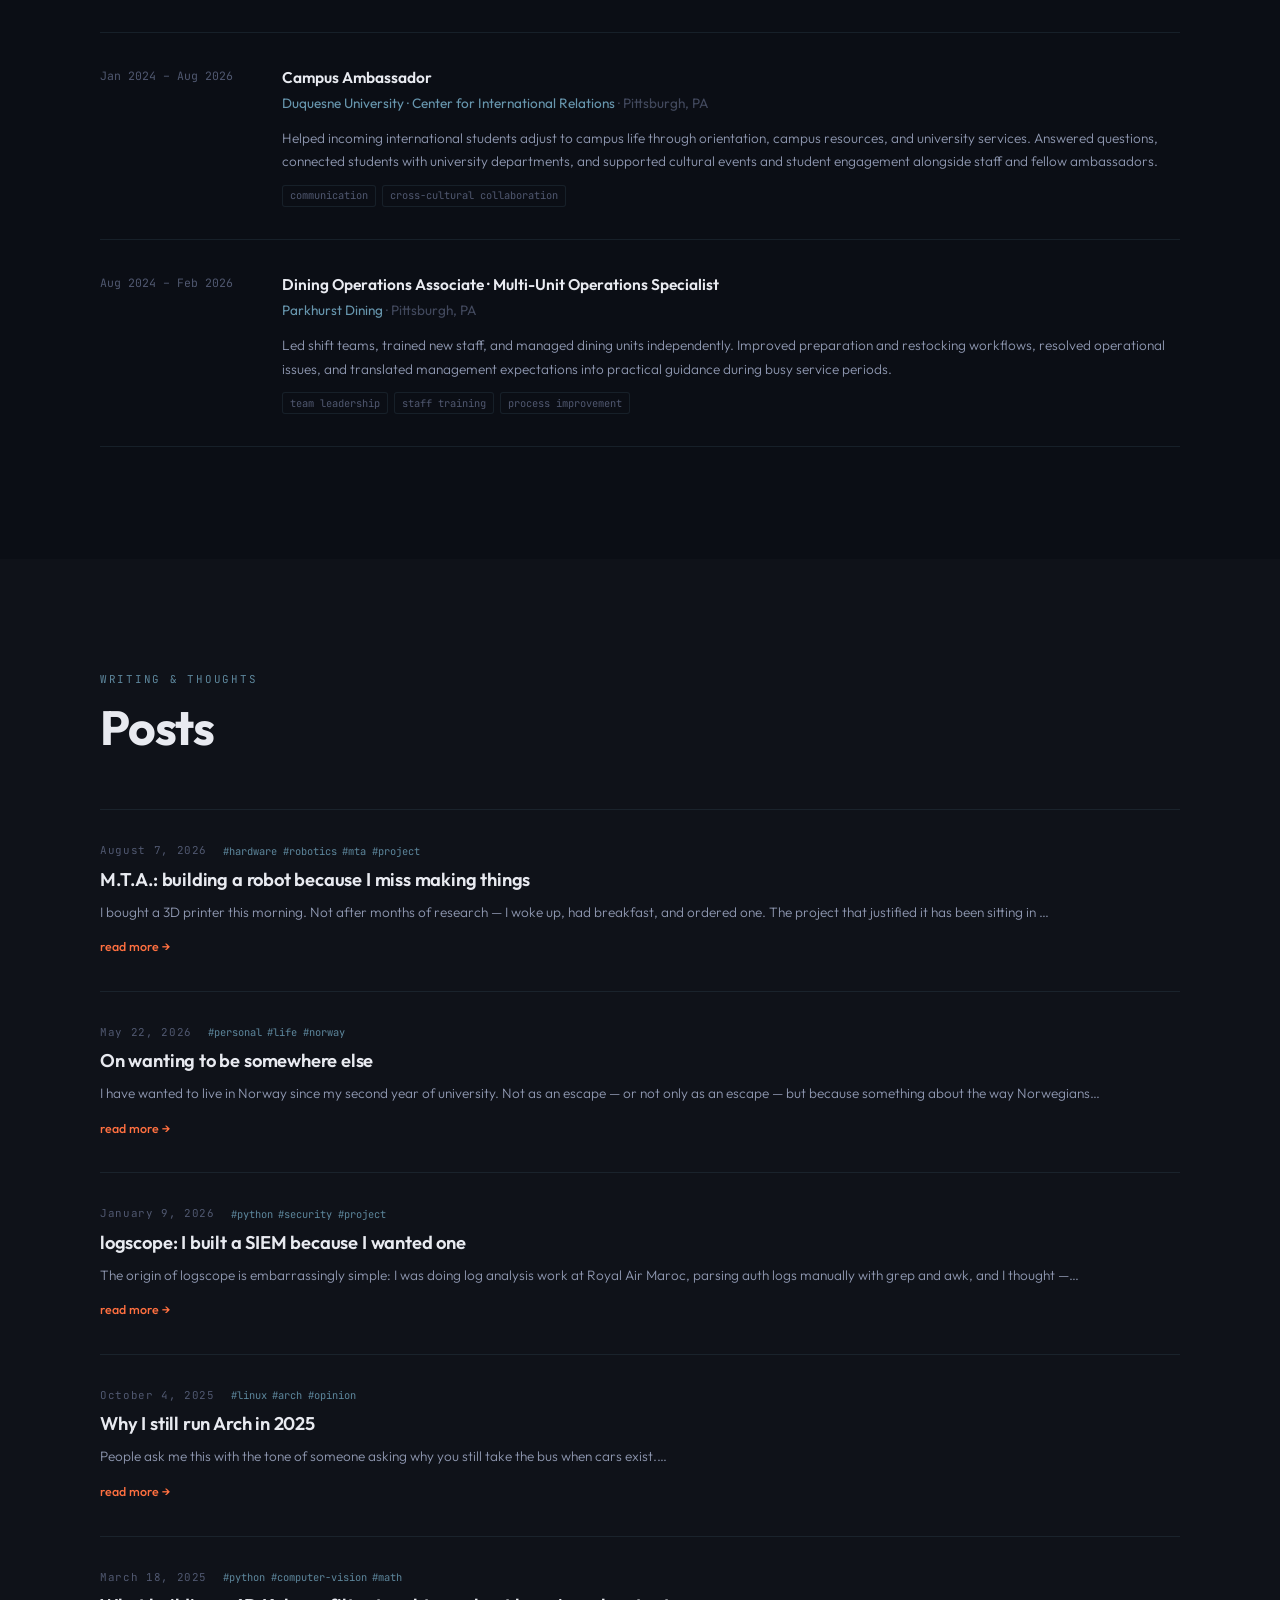
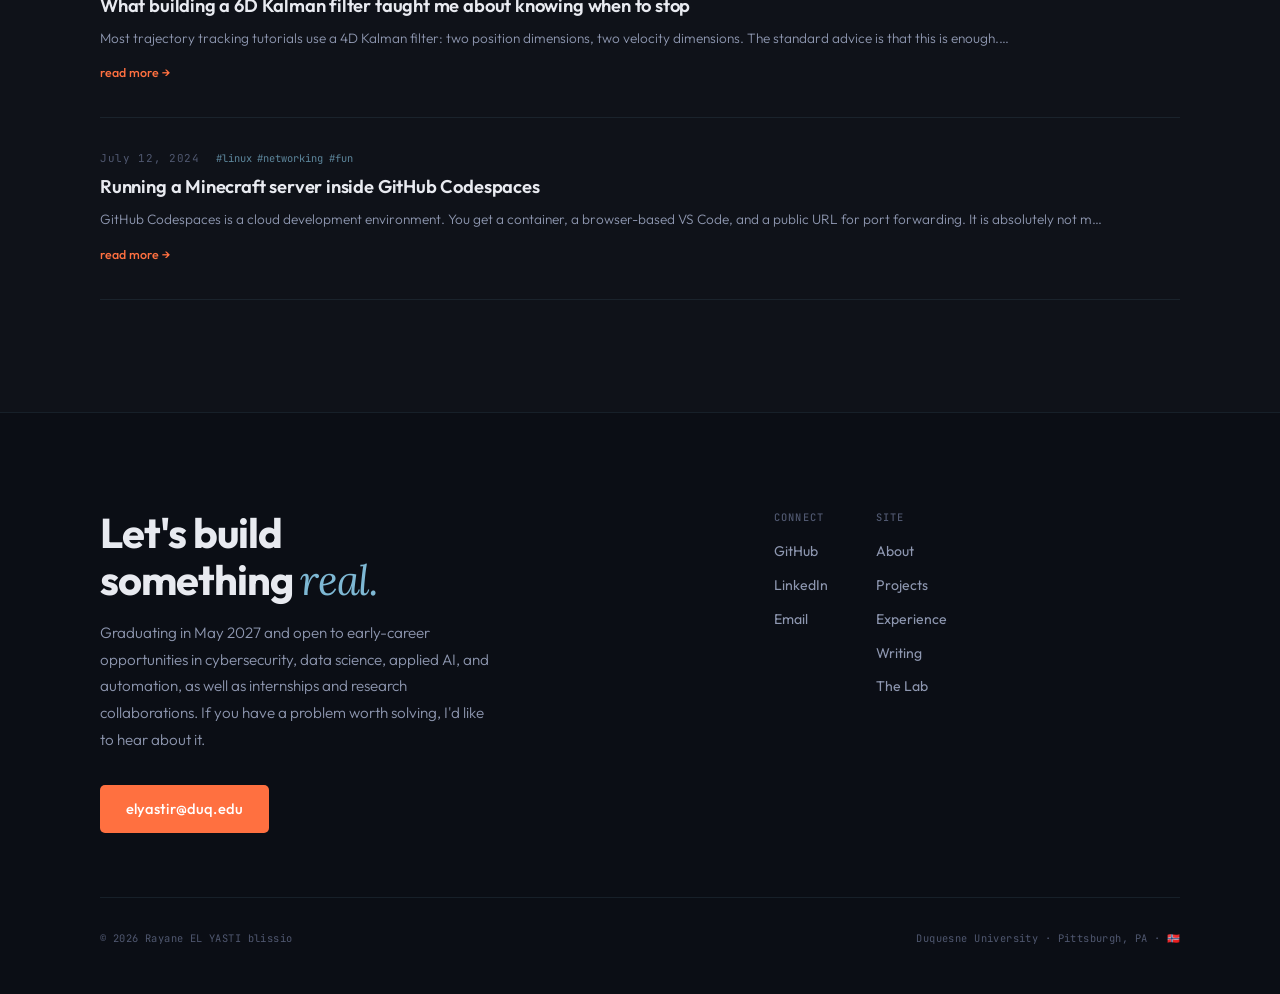
==== commit bffdbfb7: "Add interactive lab and refresh site styling Extracts the homepage styles into the shared stylesheet" ====
--- a/index.html
+++ b/index.html
@@ -7,519 +7,7 @@
     <meta name="description" content="Rayane El Yasti: Duquesne Honors student in Cybersecurity and Data Science, mathematics minor, two-time ASA DataFest Judges' Choice recipient. Security, applied AI, and data projects.">
     <link rel="icon" type="image/x-icon" href="icon.png">
     <link href="https://fonts.googleapis.com/css2?family=Outfit:ital,wght@0,300;0,400;0,500;0,600;0,700;1,300;1,400&family=JetBrains+Mono:wght@300;400;500&family=Lora:ital,wght@0,600;1,400;1,600&display=swap" rel="stylesheet">
-    <style>
-    *, *::before, *::after { margin: 0; padding: 0; box-sizing: border-box; }
-
-    :root {
-        /* Norwegian winter palette  deep slate sky, fjord teal, warm orange fire */
-        --bg:           #0b0e15;
-        --bg-2:         #0f1219;
-        --bg-card:      #141820;
-        --bg-card-2:    #191e28;
-        --border:       rgba(126,184,212,0.10);
-        --border-2:     rgba(126,184,212,0.18);
-        --text:         #e8eaf0;
-        --text-2:       #8e97b0;
-        --text-3:       #505870;
-        --accent:       #ff7040;
-        --accent-2:     #ff9268;
-        --accent-glow:  rgba(255,112,64,0.20);
-        --fjord:        #7eb8d4;
-        --fjord-dim:    rgba(126,184,212,0.15);
-        --fjord-glow:   rgba(126,184,212,0.08);
-    }
-
-    html { scroll-behavior: smooth; }
-
-    body {
-        font-family: 'Outfit', -apple-system, sans-serif;
-        background: var(--bg);
-        color: var(--text);
-        line-height: 1.6;
-        overflow-x: hidden;
-        -webkit-font-smoothing: antialiased;
-    }
-
-    /* GRAIN OVERLAY  indie web texture */
-    body::before {
-        content: '';
-        position: fixed; inset: 0; z-index: 9998;
-        pointer-events: none;
-        background-image: url("data:image/svg+xml,%3Csvg viewBox='0 0 256 256' xmlns='http://www.w3.org/2000/svg'%3E%3Cfilter id='noise'%3E%3CfeTurbulence type='fractalNoise' baseFrequency='0.9' numOctaves='4' stitchTiles='stitch'/%3E%3C/filter%3E%3Crect width='100%25' height='100%25' filter='url(%23noise)' opacity='1'/%3E%3C/svg%3E");
-        opacity: 0.025;
-    }
-
-    /* REVEAL */
-    .reveal, .reveal-left, .reveal-right {
-        opacity: 0;
-        transform: translateY(28px);
-        transition: opacity 0.85s cubic-bezier(0.16, 1, 0.3, 1),
-                    transform 0.85s cubic-bezier(0.16, 1, 0.3, 1);
-    }
-    .reveal-left  { transform: translateX(-28px); }
-    .reveal-right { transform: translateX(28px); }
-    .reveal.in-view, .reveal-left.in-view, .reveal-right.in-view { opacity: 1; transform: translate(0,0); }
-    .delay-1 { transition-delay: 0.08s; }
-    .delay-2 { transition-delay: 0.16s; }
-    .delay-3 { transition-delay: 0.24s; }
-    .delay-4 { transition-delay: 0.34s; }
-
-    /* NAVBAR */
-    .navbar {
-        position: fixed; top: 0; left: 0; right: 0;
-        z-index: 1000; padding: 0 2rem; height: 54px;
-        display: flex; align-items: center;
-        transition: background 0.35s, border-color 0.35s;
-        border-bottom: 1px solid transparent;
-    }
-    .navbar.scrolled {
-        background: rgba(11,14,21,0.88);
-        backdrop-filter: blur(24px); -webkit-backdrop-filter: blur(24px);
-        border-bottom-color: var(--border);
-    }
-    .nav-inner {
-        width: 100%; max-width: 1080px; margin: 0 auto;
-        display: flex; align-items: center; justify-content: space-between;
-    }
-    .nav-logo {
-        font-family: 'JetBrains Mono', monospace;
-        font-size: 0.9rem; font-weight: 500; letter-spacing: 0.02em;
-        color: var(--text); text-decoration: none;
-        display: flex; align-items: center; gap: 0.4rem;
-    }
-    .nav-logo-slash { color: var(--fjord); opacity: 0.5; }
-    .nav-logo-accent { color: var(--accent); }
-    .nav-links { display: flex; align-items: center; gap: 2rem; }
-    .nav-links a {
-        color: var(--text-3); text-decoration: none;
-        font-size: 0.85rem; font-weight: 400;
-        transition: color 0.2s; letter-spacing: 0.01em;
-    }
-    .nav-links a:hover { color: var(--text); }
-    .nav-cta {
-        color: var(--accent) !important; font-weight: 500 !important;
-        border: 1px solid rgba(255,112,64,0.3) !important;
-        padding: 0.35rem 0.9rem; border-radius: 4px;
-        transition: background 0.2s, border-color 0.2s !important;
-    }
-    .nav-cta:hover { background: rgba(255,112,64,0.08) !important; border-color: rgba(255,112,64,0.5) !important; }
-    .nav-toggle {
-        display: none; flex-direction: column; gap: 5px;
-        background: none; border: none; cursor: pointer; padding: 4px;
-    }
-    .nav-toggle span {
-        display: block; width: 20px; height: 1.5px;
-        background: var(--text); border-radius: 2px; transition: all 0.3s;
-    }
-
-    /* HERO */
-    .hero {
-        min-height: 100vh; display: flex; align-items: center;
-        position: relative; overflow: hidden; padding: 8rem 2rem 5rem;
-    }
-    .hero-bg { position: absolute; inset: 0; z-index: 0; overflow: hidden; }
-    .hero-aurora {
-        position: absolute;
-        width: 900px; height: 600px;
-        top: -100px; right: -200px;
-        background: radial-gradient(ellipse at 60% 40%,
-            rgba(126,184,212,0.07) 0%,
-            rgba(255,112,64,0.05) 40%,
-            transparent 70%);
-        animation: aurora-drift 14s ease-in-out infinite;
-        transform-origin: center center;
-    }
-    .hero-aurora-2 {
-        position: absolute;
-        width: 600px; height: 400px;
-        bottom: -50px; left: -150px;
-        background: radial-gradient(ellipse,
-            rgba(126,184,212,0.04) 0%,
-            transparent 65%);
-        animation: aurora-drift 20s ease-in-out infinite reverse;
-    }
-    @keyframes aurora-drift {
-        0%, 100% { transform: translate(0,0) scale(1); opacity: 0.7; }
-        33%       { transform: translate(30px,-20px) scale(1.05); opacity: 1; }
-        66%       { transform: translate(-20px,15px) scale(0.97); opacity: 0.85; }
-    }
-
-    /* Subtle grid lines  quiet structure */
-    .hero-grid {
-        position: absolute; inset: 0;
-        background-image:
-            linear-gradient(rgba(126,184,212,0.025) 1px, transparent 1px),
-            linear-gradient(90deg, rgba(126,184,212,0.025) 1px, transparent 1px);
-        background-size: 60px 60px;
-        mask-image: radial-gradient(ellipse 80% 80% at 50% 50%, black 0%, transparent 100%);
-    }
-
-    .hero-content {
-        position: relative; z-index: 1;
-        max-width: 960px; margin: 0 auto; width: 100%;
-    }
-    .hero-eyebrow {
-        font-family: 'JetBrains Mono', monospace;
-        font-size: 0.72rem; font-weight: 400; letter-spacing: 0.14em;
-        text-transform: uppercase; color: var(--fjord);
-        margin-bottom: 2rem; display: flex; align-items: center; gap: 0.75rem;
-        opacity: 0.8;
-    }
-    .eyebrow-line { width: 28px; height: 1px; background: var(--fjord); opacity: 0.4; }
-
-    .hero-title {
-        font-size: clamp(3rem, 7.5vw, 6rem);
-        font-weight: 700; line-height: 1.02;
-        letter-spacing: -0.035em; margin-bottom: 0.5rem;
-    }
-    .hero-title .line { display: block; }
-    .hero-title .dim  { color: var(--text-3); }
-    /* The italic lora line  the personality moment */
-    .hero-title .lora-line {
-        font-family: 'Lora', Georgia, serif;
-        font-style: italic; font-weight: 400;
-        font-size: 0.88em;
-        color: var(--accent);
-        letter-spacing: -0.01em;
-    }
-
-    .hero-sub {
-        font-size: 1.05rem; color: var(--text-2); font-weight: 300;
-        max-width: 500px; line-height: 1.8; margin-bottom: 2.5rem;
-        margin-top: 1.5rem;
-    }
-    .hero-sub code {
-        font-family: 'JetBrains Mono', monospace; font-size: 0.88em;
-        color: var(--fjord); background: var(--fjord-glow);
-        padding: 0.1em 0.35em; border-radius: 3px;
-    }
-    .hero-actions { display: flex; gap: 1rem; flex-wrap: wrap; align-items: center; }
-
-    /* Subtle location tag */
-    .hero-location {
-        font-family: 'JetBrains Mono', monospace;
-        font-size: 0.7rem; color: var(--text-3);
-        letter-spacing: 0.08em; margin-top: 2.5rem;
-        display: flex; align-items: center; gap: 0.5rem;
-    }
-    .hero-location::before { content: '// '; color: var(--text-3); opacity: 0.5; }
-
-    .hero-scroll-hint {
-        position: absolute; bottom: 2.5rem; left: 50%;
-        transform: translateX(-50%);
-        display: flex; flex-direction: column; align-items: center; gap: 0.5rem;
-        color: var(--text-3); font-size: 0.65rem; letter-spacing: 0.14em; text-transform: uppercase;
-    }
-    .scroll-line {
-        width: 1px; height: 36px;
-        background: linear-gradient(to bottom, var(--fjord), transparent);
-        opacity: 0.4;
-        animation: scroll-anim 2s ease-in-out infinite;
-    }
-    @keyframes scroll-anim {
-        0%   { transform: scaleY(0); transform-origin: top; }
-        50%  { transform: scaleY(1); transform-origin: top; }
-        51%  { transform: scaleY(1); transform-origin: bottom; }
-        100% { transform: scaleY(0); transform-origin: bottom; }
-    }
-
-    /* BUTTONS */
-    .btn-primary {
-        display: inline-block; background: var(--accent); color: #fff;
-        text-decoration: none; padding: 0.75rem 1.6rem; border-radius: 5px;
-        font-size: 0.92rem; font-weight: 500;
-        transition: background 0.2s, transform 0.2s, box-shadow 0.2s;
-        letter-spacing: 0.01em;
-    }
-    .btn-primary:hover {
-        background: var(--accent-2); transform: translateY(-1px);
-        box-shadow: 0 8px 28px var(--accent-glow);
-    }
-    .btn-ghost {
-        display: inline-block; background: transparent; color: var(--text-2);
-        text-decoration: none; padding: 0.75rem 1.6rem; border-radius: 5px;
-        font-size: 0.92rem; font-weight: 400; border: 1px solid var(--border-2);
-        transition: color 0.2s, border-color 0.2s, background 0.2s;
-    }
-    .btn-ghost:hover {
-        color: var(--text); border-color: rgba(126,184,212,0.3);
-        background: var(--fjord-glow);
-    }
-
-    /* SECTIONS */
-    .section { padding: 7rem 2rem; }
-    .section-alt { background: var(--bg-2); }
-    .container { max-width: 1080px; margin: 0 auto; }
-    .section-header { margin-bottom: 3.5rem; }
-    .section-header h2 {
-        font-size: clamp(1.9rem, 4vw, 3rem);
-        font-weight: 700; letter-spacing: -0.025em; line-height: 1.1;
-    }
-    .section-label {
-        font-family: 'JetBrains Mono', monospace;
-        font-size: 0.68rem; font-weight: 400; letter-spacing: 0.16em;
-        text-transform: uppercase; color: var(--fjord); margin-bottom: 0.75rem;
-        opacity: 0.7;
-    }
-
-    /* INDIE DIVIDER  the signature texture element */
-    .indie-rule {
-        display: flex; align-items: center; gap: 0.75rem;
-        margin: 0 0 3rem;
-        color: var(--text-3);
-        font-family: 'JetBrains Mono', monospace;
-        font-size: 0.65rem; letter-spacing: 0.08em; opacity: 0.4;
-    }
-    .indie-rule::before { content: ' ✦ '; }
-    .indie-rule::after  { content: ' ✦ '; }
-
-    /* NOW STRIP */
-    .now-strip {
-        border-top: 1px solid var(--border);
-        border-bottom: 1px solid var(--border);
-        padding: 1.25rem 2rem;
-        background: var(--bg-2);
-        overflow: hidden;
-    }
-    .now-inner {
-        max-width: 1080px; margin: 0 auto;
-        display: flex; align-items: center; gap: 1.5rem; flex-wrap: wrap;
-    }
-    .now-label {
-        font-family: 'JetBrains Mono', monospace;
-        font-size: 0.66rem; font-weight: 500; letter-spacing: 0.14em;
-        text-transform: uppercase; color: var(--accent);
-        display: flex; align-items: center; gap: 0.5rem; white-space: nowrap;
-    }
-    .now-dot {
-        width: 5px; height: 5px; border-radius: 50%; background: var(--accent);
-        animation: dot-blink 2.4s ease-in-out infinite;
-    }
-    @keyframes dot-blink {
-        0%, 100% { opacity: 1; } 50% { opacity: 0.3; }
-    }
-    .now-sep { color: var(--text-3); opacity: 0.3; font-family: 'JetBrains Mono', monospace; }
-    .now-items { display: flex; gap: 0.75rem; flex-wrap: wrap; }
-    .now-item {
-        font-size: 0.78rem; color: var(--text-2);
-        padding: 0.2rem 0.65rem;
-        border: 1px solid var(--border); border-radius: 3px;
-        background: var(--bg-card);
-        font-family: 'JetBrains Mono', monospace;
-        letter-spacing: 0.01em;
-    }
-
-    /* ABOUT */
-    .about-layout {
-        display: grid; grid-template-columns: 280px 1fr;
-        gap: 5rem; align-items: start;
-    }
-    .about-image-wrap { position: relative; }
-    .about-img-frame {
-        position: relative; border-radius: 8px; overflow: hidden;
-        aspect-ratio: 3/4;
-        border: 1px solid var(--border-2);
-    }
-    .about-img { width: 100%; height: 100%; object-fit: cover; display: block; }
-    .about-badge {
-        margin-top: 1rem;
-        display: flex; align-items: center; gap: 0.5rem;
-        font-size: 0.75rem; color: var(--text-3);
-        font-family: 'JetBrains Mono', monospace; letter-spacing: 0.04em;
-    }
-    .badge-dot { width: 6px; height: 6px; border-radius: 50%; background: #4ade80; animation: dot-blink 2.4s ease-in-out infinite; }
-
-    /* Flags */
-    .about-flags {
-        display: flex; gap: 0.5rem; margin-top: 0.75rem; align-items: center;
-    }
-    .flag { font-size: 1.2rem; }
-    .flag-label { font-size: 0.7rem; color: var(--text-3); font-family: 'JetBrains Mono', monospace; }
-
-    .about-text h2 {
-        font-size: clamp(1.8rem, 3.5vw, 2.6rem);
-        font-weight: 700; letter-spacing: -0.025em; line-height: 1.1; margin-bottom: 1.5rem;
-    }
-    .about-text h2 em {
-        font-family: 'Lora', Georgia, serif;
-        font-style: italic; font-weight: 400; color: var(--fjord);
-        font-size: 0.9em;
-    }
-    .about-text p {
-        color: var(--text-2); font-weight: 300;
-        font-size: 0.97rem; line-height: 1.85; margin-bottom: 1.1rem;
-    }
-    .about-text p:last-of-type { margin-bottom: 0; }
-    .about-text code {
-        font-family: 'JetBrains Mono', monospace; font-size: 0.86em;
-        color: var(--fjord); background: var(--fjord-glow);
-        padding: 0.1em 0.32em; border-radius: 3px;
-    }
-    .about-chips { display: flex; flex-wrap: wrap; gap: 0.4rem; margin: 1.5rem 0; }
-    .chip {
-        font-size: 0.73rem; color: var(--text-3);
-        padding: 0.25rem 0.65rem; border: 1px solid var(--border);
-        border-radius: 3px; background: var(--bg-card);
-        font-family: 'JetBrains Mono', monospace; letter-spacing: 0.02em;
-    }
-
-    /* STATS ROW */
-    .stats-row {
-        display: grid; grid-template-columns: repeat(3, 1fr);
-        gap: 1px; background: var(--border);
-        border: 1px solid var(--border); border-radius: 6px;
-        overflow: hidden; margin-top: 2rem;
-    }
-    .stat-cell { background: var(--bg-card); padding: 1.1rem 1.25rem; text-align: center; }
-    .stat-num {
-        font-size: 1.6rem; font-weight: 700; color: var(--text);
-        letter-spacing: -0.04em; line-height: 1;
-    }
-    .stat-num .acc { color: var(--accent); }
-    .stat-num .fj  { color: var(--fjord); }
-    .stat-label { font-size: 0.65rem; color: var(--text-3); text-transform: uppercase; letter-spacing: 0.1em; margin-top: 0.3rem; font-family: 'JetBrains Mono', monospace; }
-
-    /* PROJECTS */
-    .projects-grid { display: grid; grid-template-columns: repeat(3, 1fr); gap: 1px; background: var(--border); border: 1px solid var(--border); border-radius: 8px; overflow: hidden; }
-    .project-card {
-        background: var(--bg-card); padding: 1.75rem;
-        transition: background 0.25s; cursor: pointer;
-        text-decoration: none; color: inherit; display: block;
-    }
-    .project-card:hover { background: var(--bg-card-2); }
-    .project-card.wip { opacity: 0.75; }
-    .project-card.wip:hover { opacity: 1; background: var(--bg-card-2); }
-    .project-emoji { font-size: 1.5rem; margin-bottom: 0.9rem; display: block; }
-    .project-tag {
-        font-family: 'JetBrains Mono', monospace;
-        font-size: 0.65rem; letter-spacing: 0.1em; text-transform: uppercase;
-        color: var(--fjord); margin-bottom: 0.5rem; display: block; opacity: 0.7;
-    }
-    .project-card h3 { font-size: 0.97rem; font-weight: 600; margin-bottom: 0.5rem; color: var(--text); line-height: 1.3; }
-    .project-card p { font-size: 0.82rem; color: var(--text-2); line-height: 1.65; margin-bottom: 1rem; font-weight: 300; }
-    .project-link { font-size: 0.78rem; color: var(--accent); font-weight: 500; }
-    .project-wip-link { font-size: 0.78rem; color: var(--text-3); }
-    .project-award {
-        display: inline-block; font-size: 0.62rem; font-weight: 600;
-        padding: 0.15rem 0.5rem; border-radius: 3px;
-        background: rgba(255,112,64,0.1); color: var(--accent);
-        border: 1px solid rgba(255,112,64,0.2);
-        font-family: 'JetBrains Mono', monospace; letter-spacing: 0.06em;
-        margin-bottom: 0.5rem; display: block;
-    }
-
-    /* EXPERIENCE */
-    .exp-list { display: flex; flex-direction: column; }
-    .exp-item {
-        display: grid; grid-template-columns: 150px 1fr;
-        gap: 2rem; padding: 2rem 0;
-        border-bottom: 1px solid var(--border);
-    }
-    .exp-item:first-child { border-top: 1px solid var(--border); }
-    .exp-date { font-family: 'JetBrains Mono', monospace; font-size: 0.72rem; color: var(--text-3); line-height: 1.6; padding-top: 0.15rem; }
-    .exp-now { display: block; color: var(--accent); margin-bottom: 0.3rem; font-size: 0.62rem; letter-spacing: 0.1em; text-transform: uppercase; }
-    .exp-role { font-size: 0.97rem; font-weight: 600; color: var(--text); margin-bottom: 0.2rem; }
-    .exp-org { font-size: 0.85rem; color: var(--fjord); font-weight: 400; margin-bottom: 0.75rem; opacity: 0.8; }
-    .exp-org span { color: var(--text-3); }
-    .exp-body { font-size: 0.85rem; color: var(--text-2); line-height: 1.75; font-weight: 300; }
-    .exp-tags { display: flex; gap: 0.35rem; flex-wrap: wrap; margin-top: 0.65rem; }
-    .exp-tag {
-        font-size: 0.65rem; color: var(--text-3);
-        font-family: 'JetBrains Mono', monospace;
-        padding: 0.12rem 0.45rem; border: 1px solid var(--border);
-        border-radius: 3px; background: var(--bg);
-    }
-
-    /* POSTS */
-    .posts-list { display: flex; flex-direction: column; }
-    .post-item { border-bottom: 1px solid var(--border); }
-    .post-item:first-child { border-top: 1px solid var(--border); }
-    .post-item-inner { padding: 2rem 0; cursor: pointer; }
-    .post-item-inner:hover .post-title { color: var(--accent); }
-    .post-item-inner:hover .post-read-more { opacity: 0.6; }
-    .post-meta { display: flex; align-items: center; gap: 1rem; flex-wrap: wrap; margin-bottom: 0.5rem; }
-    .post-date { font-family: 'JetBrains Mono', monospace; font-size: 0.68rem; color: var(--text-3); letter-spacing: 0.06em; }
-    .post-tags { display: flex; gap: 0.35rem; flex-wrap: wrap; }
-    .post-tag { font-size: 0.65rem; color: var(--fjord); font-family: 'JetBrains Mono', monospace; opacity: 0.7; }
-    .post-title { font-size: 1.15rem; font-weight: 600; color: var(--text); line-height: 1.35; margin-bottom: 0.5rem; transition: color 0.2s; letter-spacing: -0.01em; }
-    .post-excerpt { font-size: 0.85rem; color: var(--text-2); line-height: 1.7; font-weight: 300; margin-bottom: 0.6rem; }
-    .post-read-more { font-size: 0.78rem; color: var(--accent); font-weight: 500; transition: opacity 0.2s; }
-
-    /* MODALS */
-    .post-modal { position: fixed; inset: 0; z-index: 2000; pointer-events: none; opacity: 0; transition: opacity 0.3s; }
-    .post-modal.open { pointer-events: all; opacity: 1; }
-    .modal-backdrop { position: absolute; inset: 0; background: rgba(7,9,14,0.92); backdrop-filter: blur(16px); -webkit-backdrop-filter: blur(16px); }
-    .modal-panel {
-        position: absolute; top: 50%; left: 50%;
-        transform: translate(-50%, -46%);
-        width: min(680px, 92vw); max-height: 85vh; overflow-y: auto;
-        background: var(--bg-card-2); border: 1px solid var(--border-2);
-        border-radius: 10px; padding: 3rem;
-        transition: transform 0.35s cubic-bezier(0.16, 1, 0.3, 1);
-    }
-    .post-modal.open .modal-panel { transform: translate(-50%, -50%); }
-    .modal-panel::-webkit-scrollbar { width: 3px; }
-    .modal-panel::-webkit-scrollbar-thumb { background: var(--border-2); border-radius: 2px; }
-    .modal-close {
-        position: absolute; top: 1.25rem; right: 1.25rem;
-        background: rgba(255,255,255,0.05); border: 1px solid var(--border);
-        color: var(--text-3); width: 30px; height: 30px; border-radius: 4px;
-        cursor: pointer; font-size: 0.78rem;
-        display: flex; align-items: center; justify-content: center; transition: all 0.2s;
-    }
-    .modal-close:hover { background: rgba(255,255,255,0.1); color: var(--text); }
-    .modal-meta { display: flex; align-items: center; gap: 1rem; flex-wrap: wrap; margin-bottom: 1rem; }
-    .modal-title { font-size: 1.5rem; font-weight: 700; line-height: 1.25; letter-spacing: -0.02em; margin-bottom: 1.5rem; }
-    .modal-content { font-size: 0.95rem; color: var(--text-2); line-height: 1.85; font-weight: 300; }
-    .modal-content p { margin-bottom: 1rem; }
-
-    /* FOOTER */
-    .footer { padding: 6rem 2rem 3rem; background: var(--bg); border-top: 1px solid var(--border); }
-    .footer-inner { display: grid; grid-template-columns: 1.5fr 1fr; gap: 4rem; padding-bottom: 4rem; border-bottom: 1px solid var(--border); }
-    .footer-headline { font-size: clamp(1.75rem, 3.5vw, 2.6rem); font-weight: 700; letter-spacing: -0.025em; margin-bottom: 1rem; line-height: 1.15; }
-    .footer-headline em { font-family: 'Lora', serif; font-style: italic; font-weight: 400; color: var(--fjord); }
-    .footer-left p { color: var(--text-2); font-weight: 300; font-size: 0.95rem; max-width: 400px; line-height: 1.75; }
-    .footer-links { display: flex; gap: 3rem; align-items: flex-start; }
-    .footer-col { display: flex; flex-direction: column; gap: 0.7rem; }
-    .footer-col-label { font-family: 'JetBrains Mono', monospace; font-size: 0.65rem; font-weight: 500; letter-spacing: 0.12em; text-transform: uppercase; color: var(--text-3); margin-bottom: 0.25rem; }
-    .footer-col a { color: var(--text-2); text-decoration: none; font-size: 0.88rem; transition: color 0.2s; }
-    .footer-col a:hover { color: var(--text); }
-    .footer-bottom { display: flex; justify-content: space-between; align-items: center; padding-top: 2rem; font-family: 'JetBrains Mono', monospace; font-size: 0.65rem; color: var(--text-3); flex-wrap: wrap; gap: 0.5rem; letter-spacing: 0.04em; }
-
-    /* CURSOR TRAIL */
-    .cursor-trail {
-        position: absolute; width: 3px; height: 3px;
-        background: var(--fjord); border-radius: 50%;
-        pointer-events: none; opacity: 0; z-index: 9999;
-        animation: trail-fade 0.7s ease-out forwards;
-    }
-    @keyframes trail-fade { 0% { opacity: 0.4; transform: scale(1); } 100% { opacity: 0; transform: scale(0); } }
-
-    /* RESPONSIVE */
-    @media (max-width: 900px) {
-        .about-layout { grid-template-columns: 1fr; gap: 3rem; }
-        .about-image-wrap { max-width: 260px; }
-        .footer-inner { grid-template-columns: 1fr; gap: 3rem; }
-        .exp-item { grid-template-columns: 1fr; gap: 0.5rem; }
-        .projects-grid { grid-template-columns: 1fr 1fr; }
-    }
-    @media (max-width: 768px) {
-        .nav-links { display: none; position: fixed; top: 54px; left: 0; right: 0; background: rgba(11,14,21,0.98); backdrop-filter: blur(20px); flex-direction: column; padding: 2rem; gap: 1.5rem; border-bottom: 1px solid var(--border); }
-        .nav-links.open { display: flex; }
-        .nav-toggle { display: flex; }
-        .section { padding: 5rem 1.25rem; }
-        .projects-grid { grid-template-columns: 1fr; background: none; border: none; border-radius: 0; gap: 1px; }
-        .project-card { border: 1px solid var(--border); border-radius: 8px; margin-bottom: 0; }
-        .footer-links { gap: 2rem; }
-        .modal-panel { padding: 2rem 1.5rem; }
-        .now-items { gap: 0.5rem; }
-    }
-    @media (max-width: 480px) {
-        .hero-actions { flex-direction: column; }
-        .stats-row { grid-template-columns: 1fr 1fr; }
-        .stats-row .stat-cell:last-child { grid-column: 1 / -1; }
-    }
-    </style>
+    <link rel="stylesheet" href="style.css">
 </head>
 <body>
 
@@ -533,6 +21,7 @@
                 <a href="#projects">projects</a>
                 <a href="#experience">experience</a>
                 <a href="#posts">writing</a>
+                <a href="lab.html">the lab</a>
                 <a href="#contact" class="nav-cta">hire me</a>
             </div>
             <button class="nav-toggle" id="navToggle" aria-label="Toggle menu">
@@ -868,6 +357,7 @@
                         <a href="#projects">Projects</a>
                         <a href="#experience">Experience</a>
                         <a href="#posts">Writing</a>
+                        <a href="lab.html">The Lab</a>
                     </div>
                 </div>
             </div>
--- a/style.css
+++ b/style.css
@@ -0,0 +1,527 @@
+
+    *, *::before, *::after { margin: 0; padding: 0; box-sizing: border-box; }
+
+    :root {
+        /* Norwegian winter palette  deep slate sky, fjord teal, warm orange fire */
+        --bg:           #0b0e15;
+        --bg-2:         #0f1219;
+        --bg-card:      #141820;
+        --bg-card-2:    #191e28;
+        --border:       rgba(126,184,212,0.10);
+        --border-2:     rgba(126,184,212,0.18);
+        --text:         #e8eaf0;
+        --text-2:       #8e97b0;
+        --text-3:       #505870;
+        --accent:       #ff7040;
+        --accent-2:     #ff9268;
+        --accent-glow:  rgba(255,112,64,0.20);
+        --fjord:        #7eb8d4;
+        --fjord-dim:    rgba(126,184,212,0.15);
+        --fjord-glow:   rgba(126,184,212,0.08);
+    }
+
+    html { scroll-behavior: smooth; }
+
+    body {
+        font-family: 'Outfit', -apple-system, sans-serif;
+        background: var(--bg);
+        color: var(--text);
+        line-height: 1.6;
+        overflow-x: hidden;
+        -webkit-font-smoothing: antialiased;
+    }
+
+    /* GRAIN OVERLAY  indie web texture */
+    body::before {
+        content: '';
+        position: fixed; inset: 0; z-index: 9998;
+        pointer-events: none;
+        background-image: url("data:image/svg+xml,%3Csvg viewBox='0 0 256 256' xmlns='http://www.w3.org/2000/svg'%3E%3Cfilter id='noise'%3E%3CfeTurbulence type='fractalNoise' baseFrequency='0.9' numOctaves='4' stitchTiles='stitch'/%3E%3C/filter%3E%3Crect width='100%25' height='100%25' filter='url(%23noise)' opacity='1'/%3E%3C/svg%3E");
+        opacity: 0.025;
+    }
+
+    /* REVEAL */
+    .reveal, .reveal-left, .reveal-right {
+        opacity: 0;
+        transform: translateY(28px);
+        transition: opacity 0.85s cubic-bezier(0.16, 1, 0.3, 1),
+                    transform 0.85s cubic-bezier(0.16, 1, 0.3, 1);
+    }
+    .reveal-left  { transform: translateX(-28px); }
+    .reveal-right { transform: translateX(28px); }
+    .reveal.in-view, .reveal-left.in-view, .reveal-right.in-view { opacity: 1; transform: translate(0,0); }
+    .delay-1 { transition-delay: 0.08s; }
+    .delay-2 { transition-delay: 0.16s; }
+    .delay-3 { transition-delay: 0.24s; }
+    .delay-4 { transition-delay: 0.34s; }
+
+    /* NAVBAR */
+    .navbar {
+        position: fixed; top: 0; left: 0; right: 0;
+        z-index: 1000; padding: 0 2rem; height: 54px;
+        display: flex; align-items: center;
+        transition: background 0.35s, border-color 0.35s;
+        border-bottom: 1px solid transparent;
+    }
+    .navbar.scrolled {
+        background: rgba(11,14,21,0.88);
+        backdrop-filter: blur(24px); -webkit-backdrop-filter: blur(24px);
+        border-bottom-color: var(--border);
+    }
+    .nav-inner {
+        width: 100%; max-width: 1080px; margin: 0 auto;
+        display: flex; align-items: center; justify-content: space-between;
+    }
+    .nav-logo {
+        font-family: 'JetBrains Mono', monospace;
+        font-size: 0.9rem; font-weight: 500; letter-spacing: 0.02em;
+        color: var(--text); text-decoration: none;
+        display: flex; align-items: center; gap: 0.4rem;
+    }
+    .nav-logo-slash { color: var(--fjord); opacity: 0.5; }
+    .nav-logo-accent { color: var(--accent); }
+    .nav-links { display: flex; align-items: center; gap: 2rem; }
+    .nav-links a {
+        color: var(--text-3); text-decoration: none;
+        font-size: 0.85rem; font-weight: 400;
+        transition: color 0.2s; letter-spacing: 0.01em;
+    }
+    .nav-links a:hover { color: var(--text); }
+    .nav-cta {
+        color: var(--accent) !important; font-weight: 500 !important;
+        border: 1px solid rgba(255,112,64,0.3) !important;
+        padding: 0.35rem 0.9rem; border-radius: 4px;
+        transition: background 0.2s, border-color 0.2s !important;
+    }
+    .nav-cta:hover { background: rgba(255,112,64,0.08) !important; border-color: rgba(255,112,64,0.5) !important; }
+    .nav-toggle {
+        display: none; flex-direction: column; gap: 5px;
+        background: none; border: none; cursor: pointer; padding: 4px;
+    }
+    .nav-toggle span {
+        display: block; width: 20px; height: 1.5px;
+        background: var(--text); border-radius: 2px; transition: all 0.3s;
+    }
+
+    /* HERO */
+    .hero {
+        min-height: 100vh; display: flex; align-items: center;
+        position: relative; overflow: hidden; padding: 8rem 2rem 5rem;
+    }
+    .hero-bg { position: absolute; inset: 0; z-index: 0; overflow: hidden; }
+    .hero-aurora {
+        position: absolute;
+        width: 900px; height: 600px;
+        top: -100px; right: -200px;
+        background: radial-gradient(ellipse at 60% 40%,
+            rgba(126,184,212,0.07) 0%,
+            rgba(255,112,64,0.05) 40%,
+            transparent 70%);
+        animation: aurora-drift 14s ease-in-out infinite;
+        transform-origin: center center;
+    }
+    .hero-aurora-2 {
+        position: absolute;
+        width: 600px; height: 400px;
+        bottom: -50px; left: -150px;
+        background: radial-gradient(ellipse,
+            rgba(126,184,212,0.04) 0%,
+            transparent 65%);
+        animation: aurora-drift 20s ease-in-out infinite reverse;
+    }
+    @keyframes aurora-drift {
+        0%, 100% { transform: translate(0,0) scale(1); opacity: 0.7; }
+        33%       { transform: translate(30px,-20px) scale(1.05); opacity: 1; }
+        66%       { transform: translate(-20px,15px) scale(0.97); opacity: 0.85; }
+    }
+
+    /* Subtle grid lines  quiet structure */
+    .hero-grid {
+        position: absolute; inset: 0;
+        background-image:
+            linear-gradient(rgba(126,184,212,0.025) 1px, transparent 1px),
+            linear-gradient(90deg, rgba(126,184,212,0.025) 1px, transparent 1px);
+        background-size: 60px 60px;
+        mask-image: radial-gradient(ellipse 80% 80% at 50% 50%, black 0%, transparent 100%);
+    }
+
+    .hero-content {
+        position: relative; z-index: 1;
+        max-width: 960px; margin: 0 auto; width: 100%;
+    }
+    .hero-eyebrow {
+        font-family: 'JetBrains Mono', monospace;
+        font-size: 0.72rem; font-weight: 400; letter-spacing: 0.14em;
+        text-transform: uppercase; color: var(--fjord);
+        margin-bottom: 2rem; display: flex; align-items: center; gap: 0.75rem;
+        opacity: 0.8;
+    }
+    .eyebrow-line { width: 28px; height: 1px; background: var(--fjord); opacity: 0.4; }
+
+    .hero-title {
+        font-size: clamp(3rem, 7.5vw, 6rem);
+        font-weight: 700; line-height: 1.02;
+        letter-spacing: -0.035em; margin-bottom: 0.5rem;
+    }
+    .hero-title .line { display: block; }
+    .hero-title .dim  { color: var(--text-3); }
+    /* The italic lora line  the personality moment */
+    .hero-title .lora-line {
+        font-family: 'Lora', Georgia, serif;
+        font-style: italic; font-weight: 400;
+        font-size: 0.88em;
+        color: var(--accent);
+        letter-spacing: -0.01em;
+    }
+
+    .hero-sub {
+        font-size: 1.05rem; color: var(--text-2); font-weight: 300;
+        max-width: 500px; line-height: 1.8; margin-bottom: 2.5rem;
+        margin-top: 1.5rem;
+    }
+    .hero-sub code {
+        font-family: 'JetBrains Mono', monospace; font-size: 0.88em;
+        color: var(--fjord); background: var(--fjord-glow);
+        padding: 0.1em 0.35em; border-radius: 3px;
+    }
+    .hero-actions { display: flex; gap: 1rem; flex-wrap: wrap; align-items: center; }
+
+    /* Subtle location tag */
+    .hero-location {
+        font-family: 'JetBrains Mono', monospace;
+        font-size: 0.7rem; color: var(--text-3);
+        letter-spacing: 0.08em; margin-top: 2.5rem;
+        display: flex; align-items: center; gap: 0.5rem;
+    }
+    .hero-location::before { content: '// '; color: var(--text-3); opacity: 0.5; }
+
+    .hero-scroll-hint {
+        position: absolute; bottom: 2.5rem; left: 50%;
+        transform: translateX(-50%);
+        display: flex; flex-direction: column; align-items: center; gap: 0.5rem;
+        color: var(--text-3); font-size: 0.65rem; letter-spacing: 0.14em; text-transform: uppercase;
+    }
+    .scroll-line {
+        width: 1px; height: 36px;
+        background: linear-gradient(to bottom, var(--fjord), transparent);
+        opacity: 0.4;
+        animation: scroll-anim 2s ease-in-out infinite;
+    }
+    @keyframes scroll-anim {
+        0%   { transform: scaleY(0); transform-origin: top; }
+        50%  { transform: scaleY(1); transform-origin: top; }
+        51%  { transform: scaleY(1); transform-origin: bottom; }
+        100% { transform: scaleY(0); transform-origin: bottom; }
+    }
+
+    /* BUTTONS */
+    .btn-primary {
+        display: inline-block; background: var(--accent); color: #fff;
+        text-decoration: none; padding: 0.75rem 1.6rem; border-radius: 5px;
+        font-size: 0.92rem; font-weight: 500;
+        transition: background 0.2s, transform 0.2s, box-shadow 0.2s;
+        letter-spacing: 0.01em;
+    }
+    .btn-primary:hover {
+        background: var(--accent-2); transform: translateY(-1px);
+        box-shadow: 0 8px 28px var(--accent-glow);
+    }
+    .btn-ghost {
+        display: inline-block; background: transparent; color: var(--text-2);
+        text-decoration: none; padding: 0.75rem 1.6rem; border-radius: 5px;
+        font-size: 0.92rem; font-weight: 400; border: 1px solid var(--border-2);
+        transition: color 0.2s, border-color 0.2s, background 0.2s;
+    }
+    .btn-ghost:hover {
+        color: var(--text); border-color: rgba(126,184,212,0.3);
+        background: var(--fjord-glow);
+    }
+
+    /* SECTIONS */
+    .section { padding: 7rem 2rem; }
+    .section-alt { background: var(--bg-2); }
+    .container { max-width: 1080px; margin: 0 auto; }
+    .section-header { margin-bottom: 3.5rem; }
+    .section-header h2 {
+        font-size: clamp(1.9rem, 4vw, 3rem);
+        font-weight: 700; letter-spacing: -0.025em; line-height: 1.1;
+    }
+    .section-label {
+        font-family: 'JetBrains Mono', monospace;
+        font-size: 0.68rem; font-weight: 400; letter-spacing: 0.16em;
+        text-transform: uppercase; color: var(--fjord); margin-bottom: 0.75rem;
+        opacity: 0.7;
+    }
+
+    /* INDIE DIVIDER  the signature texture element */
+    .indie-rule {
+        display: flex; align-items: center; gap: 0.75rem;
+        margin: 0 0 3rem;
+        color: var(--text-3);
+        font-family: 'JetBrains Mono', monospace;
+        font-size: 0.65rem; letter-spacing: 0.08em; opacity: 0.4;
+    }
+    .indie-rule::before { content: ' ✦ '; }
+    .indie-rule::after  { content: ' ✦ '; }
+
+    /* NOW STRIP */
+    .now-strip {
+        border-top: 1px solid var(--border);
+        border-bottom: 1px solid var(--border);
+        padding: 1.25rem 2rem;
+        background: var(--bg-2);
+        overflow: hidden;
+    }
+    .now-inner {
+        max-width: 1080px; margin: 0 auto;
+        display: flex; align-items: center; gap: 1.5rem; flex-wrap: wrap;
+    }
+    .now-label {
+        font-family: 'JetBrains Mono', monospace;
+        font-size: 0.66rem; font-weight: 500; letter-spacing: 0.14em;
+        text-transform: uppercase; color: var(--accent);
+        display: flex; align-items: center; gap: 0.5rem; white-space: nowrap;
+    }
+    .now-dot {
+        width: 5px; height: 5px; border-radius: 50%; background: var(--accent);
+        animation: dot-blink 2.4s ease-in-out infinite;
+    }
+    @keyframes dot-blink {
+        0%, 100% { opacity: 1; } 50% { opacity: 0.3; }
+    }
+    .now-sep { color: var(--text-3); opacity: 0.3; font-family: 'JetBrains Mono', monospace; }
+    .now-items { display: flex; gap: 0.75rem; flex-wrap: wrap; }
+    .now-item {
+        font-size: 0.78rem; color: var(--text-2);
+        padding: 0.2rem 0.65rem;
+        border: 1px solid var(--border); border-radius: 3px;
+        background: var(--bg-card);
+        font-family: 'JetBrains Mono', monospace;
+        letter-spacing: 0.01em;
+    }
+
+    /* ABOUT */
+    .about-layout {
+        display: grid; grid-template-columns: 280px 1fr;
+        gap: 5rem; align-items: start;
+    }
+    .about-image-wrap { position: relative; }
+    .about-img-frame {
+        position: relative; border-radius: 8px; overflow: hidden;
+        aspect-ratio: 3/4;
+        border: 1px solid var(--border-2);
+    }
+    .about-img { width: 100%; height: 100%; object-fit: cover; display: block; }
+    .about-badge {
+        margin-top: 1rem;
+        display: flex; align-items: center; gap: 0.5rem;
+        font-size: 0.75rem; color: var(--text-3);
+        font-family: 'JetBrains Mono', monospace; letter-spacing: 0.04em;
+    }
+    .badge-dot { width: 6px; height: 6px; border-radius: 50%; background: #4ade80; animation: dot-blink 2.4s ease-in-out infinite; }
+
+    /* Flags */
+    .about-flags {
+        display: flex; gap: 0.5rem; margin-top: 0.75rem; align-items: center;
+    }
+    .flag { font-size: 1.2rem; }
+    .flag-label { font-size: 0.7rem; color: var(--text-3); font-family: 'JetBrains Mono', monospace; }
+
+    .about-text h2 {
+        font-size: clamp(1.8rem, 3.5vw, 2.6rem);
+        font-weight: 700; letter-spacing: -0.025em; line-height: 1.1; margin-bottom: 1.5rem;
+    }
+    .about-text h2 em {
+        font-family: 'Lora', Georgia, serif;
+        font-style: italic; font-weight: 400; color: var(--fjord);
+        font-size: 0.9em;
+    }
+    .about-text p {
+        color: var(--text-2); font-weight: 300;
+        font-size: 0.97rem; line-height: 1.85; margin-bottom: 1.1rem;
+    }
+    .about-text p:last-of-type { margin-bottom: 0; }
+    .about-text code {
+        font-family: 'JetBrains Mono', monospace; font-size: 0.86em;
+        color: var(--fjord); background: var(--fjord-glow);
+        padding: 0.1em 0.32em; border-radius: 3px;
+    }
+    .about-chips { display: flex; flex-wrap: wrap; gap: 0.4rem; margin: 1.5rem 0; }
+    .chip {
+        font-size: 0.73rem; color: var(--text-3);
+        padding: 0.25rem 0.65rem; border: 1px solid var(--border);
+        border-radius: 3px; background: var(--bg-card);
+        font-family: 'JetBrains Mono', monospace; letter-spacing: 0.02em;
+    }
+
+    /* STATS ROW */
+    .stats-row {
+        display: grid; grid-template-columns: repeat(3, 1fr);
+        gap: 1px; background: var(--border);
+        border: 1px solid var(--border); border-radius: 6px;
+        overflow: hidden; margin-top: 2rem;
+    }
+    .stat-cell { background: var(--bg-card); padding: 1.1rem 1.25rem; text-align: center; }
+    .stat-num {
+        font-size: 1.6rem; font-weight: 700; color: var(--text);
+        letter-spacing: -0.04em; line-height: 1;
+    }
+    .stat-num .acc { color: var(--accent); }
+    .stat-num .fj  { color: var(--fjord); }
+    .stat-label { font-size: 0.65rem; color: var(--text-3); text-transform: uppercase; letter-spacing: 0.1em; margin-top: 0.3rem; font-family: 'JetBrains Mono', monospace; }
+
+    /* PROJECTS */
+    .projects-grid { display: grid; grid-template-columns: repeat(3, 1fr); gap: 1px; background: var(--border); border: 1px solid var(--border); border-radius: 8px; overflow: hidden; }
+    .project-card {
+        background: var(--bg-card); padding: 1.75rem;
+        transition: background 0.25s; cursor: pointer;
+        text-decoration: none; color: inherit; display: block;
+    }
+    .project-card:hover { background: var(--bg-card-2); }
+    .project-card.wip { opacity: 0.75; }
+    .project-card.wip:hover { opacity: 1; background: var(--bg-card-2); }
+    .project-emoji { font-size: 1.5rem; margin-bottom: 0.9rem; display: block; }
+    .project-tag {
+        font-family: 'JetBrains Mono', monospace;
+        font-size: 0.65rem; letter-spacing: 0.1em; text-transform: uppercase;
+        color: var(--fjord); margin-bottom: 0.5rem; display: block; opacity: 0.7;
+    }
+    .project-card h3 { font-size: 0.97rem; font-weight: 600; margin-bottom: 0.5rem; color: var(--text); line-height: 1.3; }
+    .project-card p { font-size: 0.82rem; color: var(--text-2); line-height: 1.65; margin-bottom: 1rem; font-weight: 300; }
+    .project-link { font-size: 0.78rem; color: var(--accent); font-weight: 500; }
+    .project-wip-link { font-size: 0.78rem; color: var(--text-3); }
+    .project-award {
+        display: inline-block; font-size: 0.62rem; font-weight: 600;
+        padding: 0.15rem 0.5rem; border-radius: 3px;
+        background: rgba(255,112,64,0.1); color: var(--accent);
+        border: 1px solid rgba(255,112,64,0.2);
+        font-family: 'JetBrains Mono', monospace; letter-spacing: 0.06em;
+        margin-bottom: 0.5rem; display: block;
+    }
+
+    /* EXPERIENCE */
+    .exp-list { display: flex; flex-direction: column; }
+    .exp-item {
+        display: grid; grid-template-columns: 150px 1fr;
+        gap: 2rem; padding: 2rem 0;
+        border-bottom: 1px solid var(--border);
+    }
+    .exp-item:first-child { border-top: 1px solid var(--border); }
+    .exp-date { font-family: 'JetBrains Mono', monospace; font-size: 0.72rem; color: var(--text-3); line-height: 1.6; padding-top: 0.15rem; }
+    .exp-now { display: block; color: var(--accent); margin-bottom: 0.3rem; font-size: 0.62rem; letter-spacing: 0.1em; text-transform: uppercase; }
+    .exp-role { font-size: 0.97rem; font-weight: 600; color: var(--text); margin-bottom: 0.2rem; }
+    .exp-org { font-size: 0.85rem; color: var(--fjord); font-weight: 400; margin-bottom: 0.75rem; opacity: 0.8; }
+    .exp-org span { color: var(--text-3); }
+    .exp-body { font-size: 0.85rem; color: var(--text-2); line-height: 1.75; font-weight: 300; }
+    .exp-tags { display: flex; gap: 0.35rem; flex-wrap: wrap; margin-top: 0.65rem; }
+    .exp-tag {
+        font-size: 0.65rem; color: var(--text-3);
+        font-family: 'JetBrains Mono', monospace;
+        padding: 0.12rem 0.45rem; border: 1px solid var(--border);
+        border-radius: 3px; background: var(--bg);
+    }
+
+    /* POSTS */
+    .posts-list { display: flex; flex-direction: column; }
+    .post-item { border-bottom: 1px solid var(--border); }
+    .post-item:first-child { border-top: 1px solid var(--border); }
+    .post-item-inner { padding: 2rem 0; cursor: pointer; }
+    .post-item-inner:hover .post-title { color: var(--accent); }
+    .post-item-inner:hover .post-read-more { opacity: 0.6; }
+    .post-meta { display: flex; align-items: center; gap: 1rem; flex-wrap: wrap; margin-bottom: 0.5rem; }
+    .post-date { font-family: 'JetBrains Mono', monospace; font-size: 0.68rem; color: var(--text-3); letter-spacing: 0.06em; }
+    .post-tags { display: flex; gap: 0.35rem; flex-wrap: wrap; }
+    .post-tag { font-size: 0.65rem; color: var(--fjord); font-family: 'JetBrains Mono', monospace; opacity: 0.7; }
+    .post-title { font-size: 1.15rem; font-weight: 600; color: var(--text); line-height: 1.35; margin-bottom: 0.5rem; transition: color 0.2s; letter-spacing: -0.01em; }
+    .post-excerpt { font-size: 0.85rem; color: var(--text-2); line-height: 1.7; font-weight: 300; margin-bottom: 0.6rem; }
+    .post-read-more { font-size: 0.78rem; color: var(--accent); font-weight: 500; transition: opacity 0.2s; }
+
+    /* MODALS */
+    .post-modal { position: fixed; inset: 0; z-index: 2000; pointer-events: none; opacity: 0; transition: opacity 0.3s; }
+    .post-modal.open { pointer-events: all; opacity: 1; }
+    .modal-backdrop { position: absolute; inset: 0; background: rgba(7,9,14,0.92); backdrop-filter: blur(16px); -webkit-backdrop-filter: blur(16px); }
+    .modal-panel {
+        position: absolute; top: 50%; left: 50%;
+        transform: translate(-50%, -46%);
+        width: min(680px, 92vw); max-height: 85vh; overflow-y: auto;
+        background: var(--bg-card-2); border: 1px solid var(--border-2);
+        border-radius: 10px; padding: 3rem;
+        transition: transform 0.35s cubic-bezier(0.16, 1, 0.3, 1);
+    }
+    .post-modal.open .modal-panel { transform: translate(-50%, -50%); }
+    .modal-panel::-webkit-scrollbar { width: 3px; }
+    .modal-panel::-webkit-scrollbar-thumb { background: var(--border-2); border-radius: 2px; }
+    .modal-close {
+        position: absolute; top: 1.25rem; right: 1.25rem;
+        background: rgba(255,255,255,0.05); border: 1px solid var(--border);
+        color: var(--text-3); width: 30px; height: 30px; border-radius: 4px;
+        cursor: pointer; font-size: 0.78rem;
+        display: flex; align-items: center; justify-content: center; transition: all 0.2s;
+    }
+    .modal-close:hover { background: rgba(255,255,255,0.1); color: var(--text); }
+    .modal-meta { display: flex; align-items: center; gap: 1rem; flex-wrap: wrap; margin-bottom: 1rem; }
+    .modal-title { font-size: 1.5rem; font-weight: 700; line-height: 1.25; letter-spacing: -0.02em; margin-bottom: 1.5rem; }
+    .modal-content { font-size: 0.95rem; color: var(--text-2); line-height: 1.85; font-weight: 300; }
+    .modal-content p { margin-bottom: 1rem; }
+
+    /* FOOTER */
+    .footer { padding: 6rem 2rem 3rem; background: var(--bg); border-top: 1px solid var(--border); }
+    .footer-inner { display: grid; grid-template-columns: 1.5fr 1fr; gap: 4rem; padding-bottom: 4rem; border-bottom: 1px solid var(--border); }
+    .footer-headline { font-size: clamp(1.75rem, 3.5vw, 2.6rem); font-weight: 700; letter-spacing: -0.025em; margin-bottom: 1rem; line-height: 1.15; }
+    .footer-headline em { font-family: 'Lora', serif; font-style: italic; font-weight: 400; color: var(--fjord); }
+    .footer-left p { color: var(--text-2); font-weight: 300; font-size: 0.95rem; max-width: 400px; line-height: 1.75; }
+    .footer-links { display: flex; gap: 3rem; align-items: flex-start; }
+    .footer-col { display: flex; flex-direction: column; gap: 0.7rem; }
+    .footer-col-label { font-family: 'JetBrains Mono', monospace; font-size: 0.65rem; font-weight: 500; letter-spacing: 0.12em; text-transform: uppercase; color: var(--text-3); margin-bottom: 0.25rem; }
+    .footer-col a { color: var(--text-2); text-decoration: none; font-size: 0.88rem; transition: color 0.2s; }
+    .footer-col a:hover { color: var(--text); }
+    .footer-bottom { display: flex; justify-content: space-between; align-items: center; padding-top: 2rem; font-family: 'JetBrains Mono', monospace; font-size: 0.65rem; color: var(--text-3); flex-wrap: wrap; gap: 0.5rem; letter-spacing: 0.04em; }
+
+    /* CURSOR TRAIL */
+    .cursor-trail {
+        position: absolute; width: 3px; height: 3px;
+        background: var(--fjord); border-radius: 50%;
+        pointer-events: none; opacity: 0; z-index: 9999;
+        animation: trail-fade 0.7s ease-out forwards;
+    }
+    @keyframes trail-fade { 0% { opacity: 0.4; transform: scale(1); } 100% { opacity: 0; transform: scale(0); } }
+
+    /* RESPONSIVE */
+    @media (max-width: 900px) {
+        .about-layout { grid-template-columns: 1fr; gap: 3rem; }
+        .about-image-wrap { max-width: 260px; }
+        .footer-inner { grid-template-columns: 1fr; gap: 3rem; }
+        .exp-item { grid-template-columns: 1fr; gap: 0.5rem; }
+        .projects-grid { grid-template-columns: 1fr 1fr; }
+    }
+    @media (max-width: 768px) {
+        .nav-links { display: none; position: fixed; top: 54px; left: 0; right: 0; background: rgba(11,14,21,0.98); backdrop-filter: blur(20px); flex-direction: column; padding: 2rem; gap: 1.5rem; border-bottom: 1px solid var(--border); }
+        .nav-links.open { display: flex; }
+        .nav-toggle { display: flex; }
+        .section { padding: 5rem 1.25rem; }
+        .projects-grid { grid-template-columns: 1fr; background: none; border: none; border-radius: 0; gap: 1px; }
+        .project-card { border: 1px solid var(--border); border-radius: 8px; margin-bottom: 0; }
+        .footer-links { gap: 2rem; }
+        .modal-panel { padding: 2rem 1.5rem; }
+        .now-items { gap: 0.5rem; }
+    }
+    @media (max-width: 480px) {
+        .hero-actions { flex-direction: column; }
+        .stats-row { grid-template-columns: 1fr 1fr; }
+        .stats-row .stat-cell:last-child { grid-column: 1 / -1; }
+    }
+
+/* Shared inner pages */
+.page-main { min-height:calc(100vh - 110px); padding-top:8rem; position:relative; }
+body.inner-page { background:radial-gradient(ellipse at 85% 0%,rgba(126,184,212,.07),transparent 50%),radial-gradient(ellipse at 0% 45%,rgba(255,112,64,.04),transparent 50%),var(--bg); }
+.page-intro { max-width:640px; color:var(--text-2); margin-top:1.25rem; font-weight:300; }
+.project-meta { display:flex; flex-wrap:wrap; gap:1rem; font-family:'JetBrains Mono',monospace; font-size:.68rem; color:var(--text-2); margin-bottom:1rem; }
+.project-lang { color:var(--fjord); font-family:'JetBrains Mono',monospace; font-size:.68rem; margin-bottom:.5rem; }
+.projects-loading { grid-column:1/-1; padding:3rem; color:var(--text-2); }
+.page-footer { border-top:1px solid var(--border); padding:2rem; color:var(--text-2); font-size:.8rem; }
+.page-footer .container { display:flex; justify-content:space-between; gap:1rem; flex-wrap:wrap; }
+.page-footer a { color:var(--fjord); text-decoration:none; }
+a:focus-visible,button:focus-visible,input:focus-visible { outline:2px solid var(--fjord); outline-offset:5px; }
+@media(prefers-reduced-motion:reduce){ *,*::before,*::after { animation:none!important;scroll-behavior:auto!important;transition:none!important; } .reveal,.reveal-left,.reveal-right { opacity:1;transform:none; } }
+
+.section-header h1 { font-size:clamp(1.9rem,4vw,3rem);font-weight:700;letter-spacing:-.025em;line-height:1.1; }
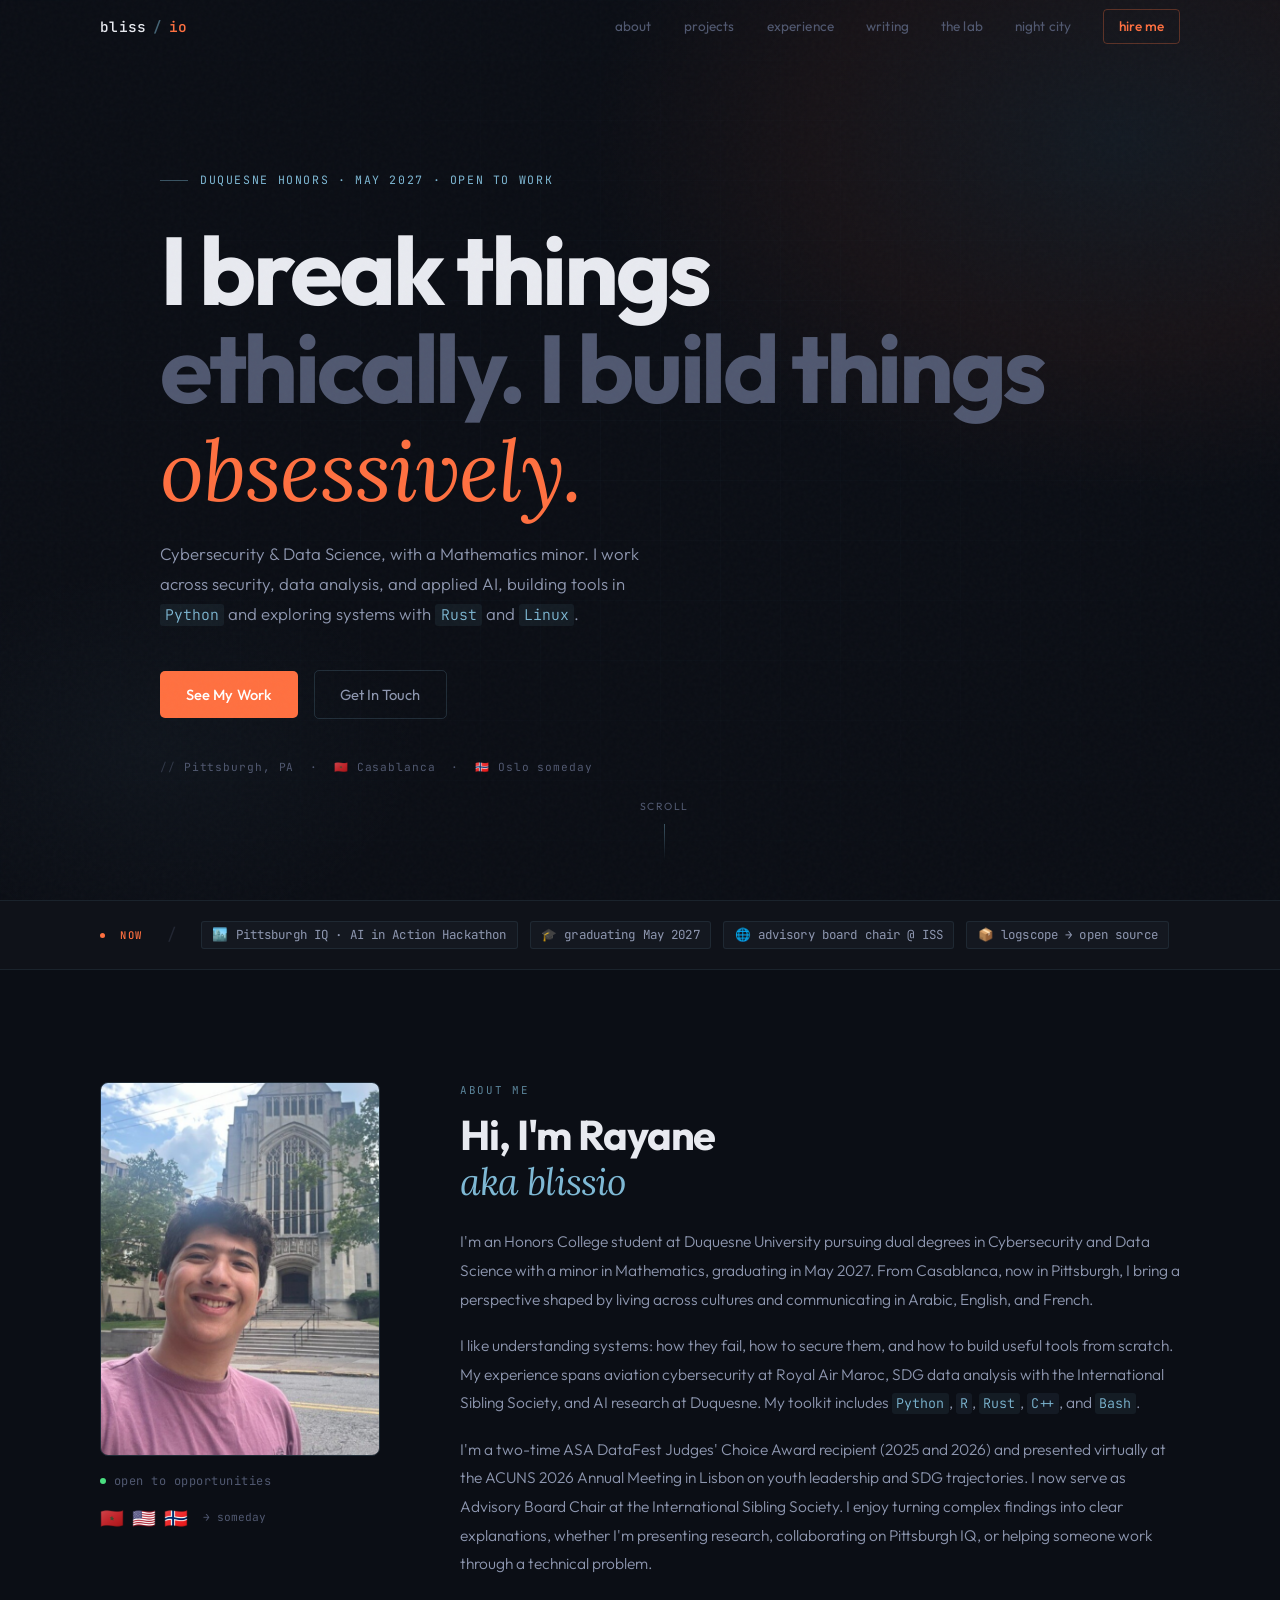
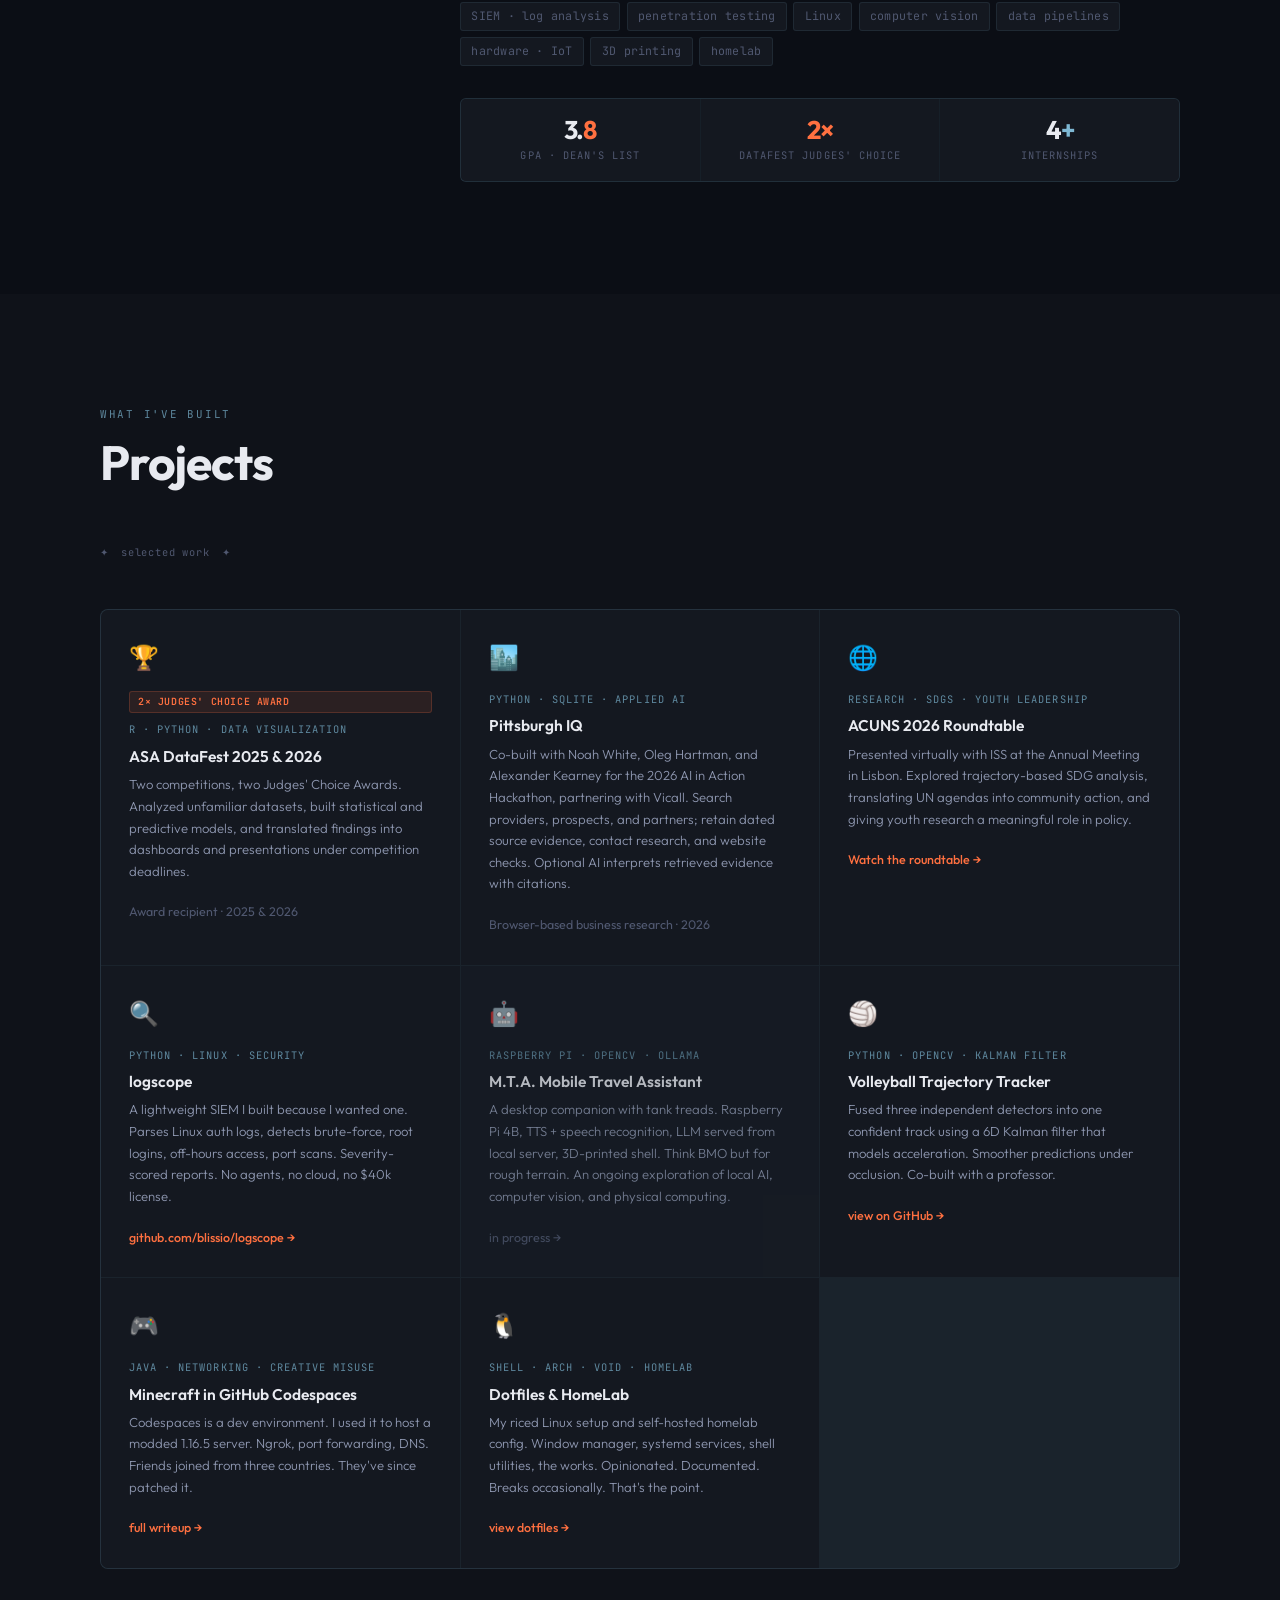
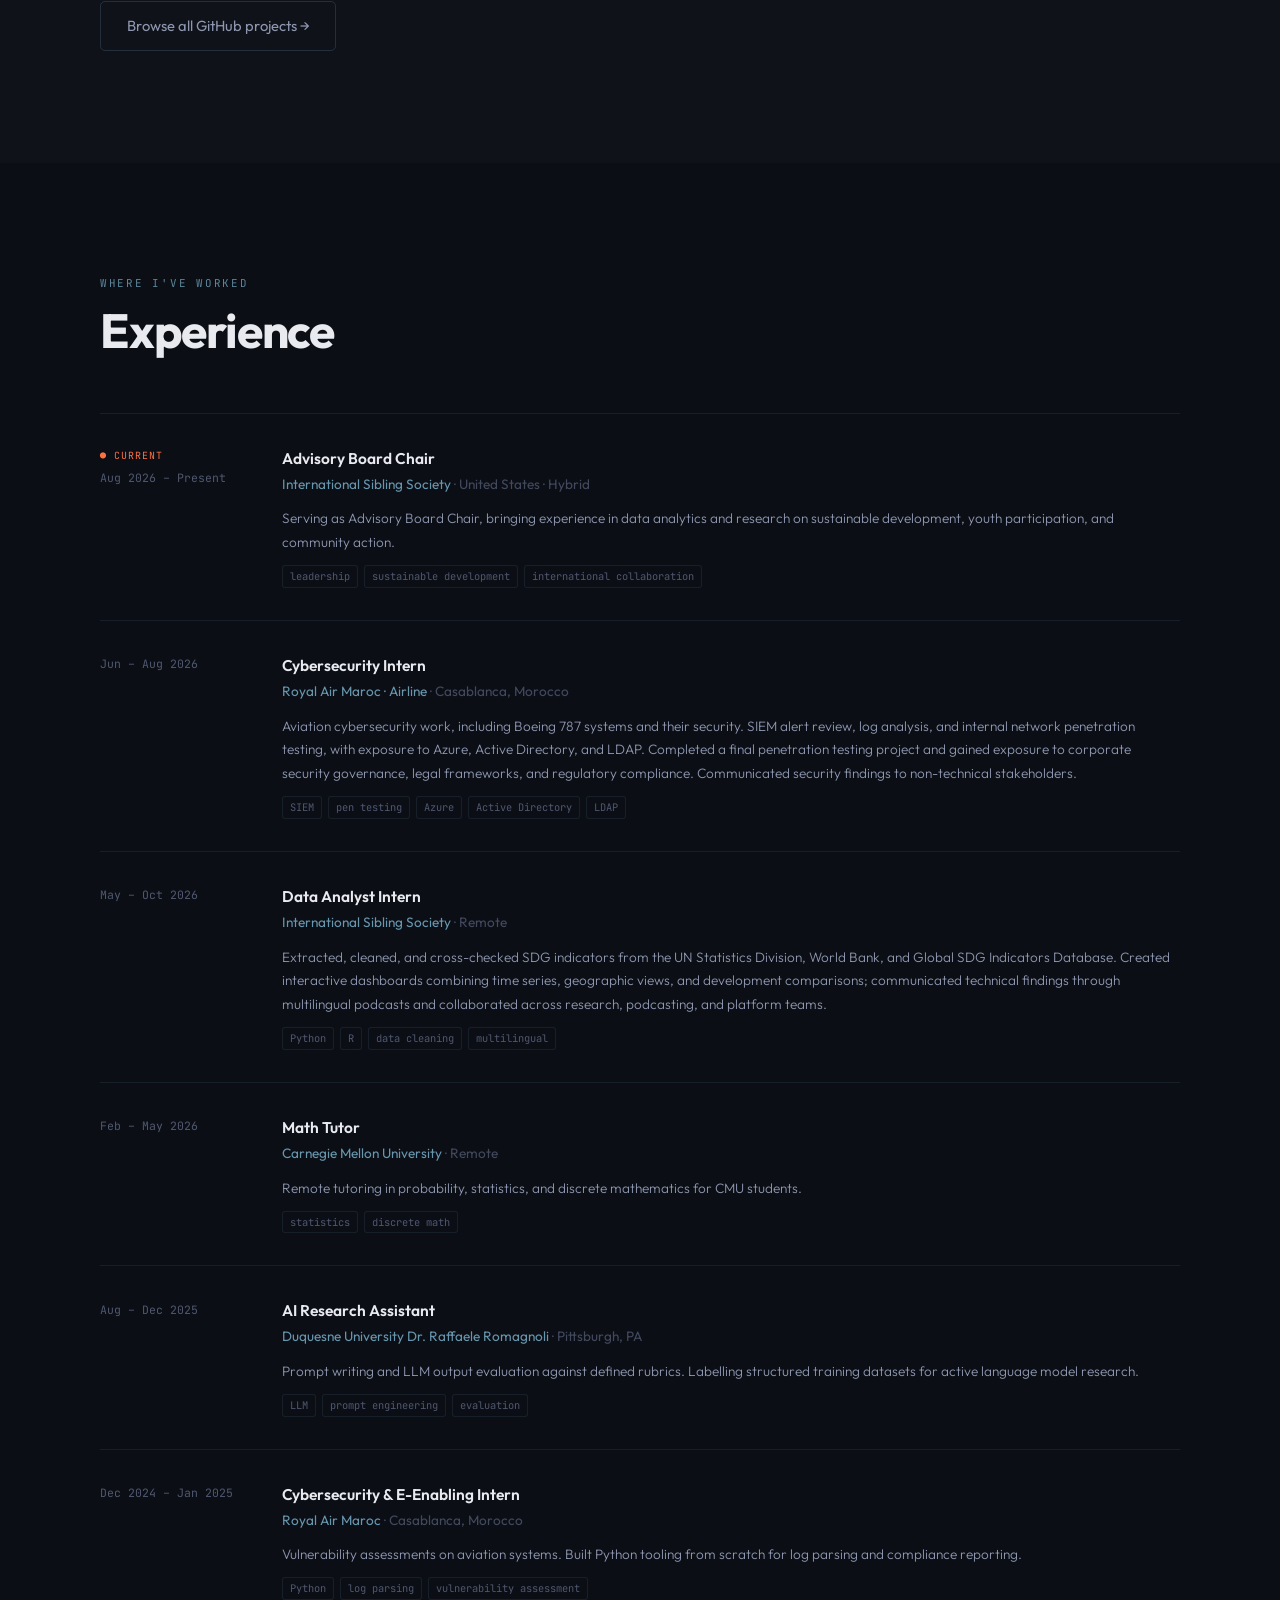
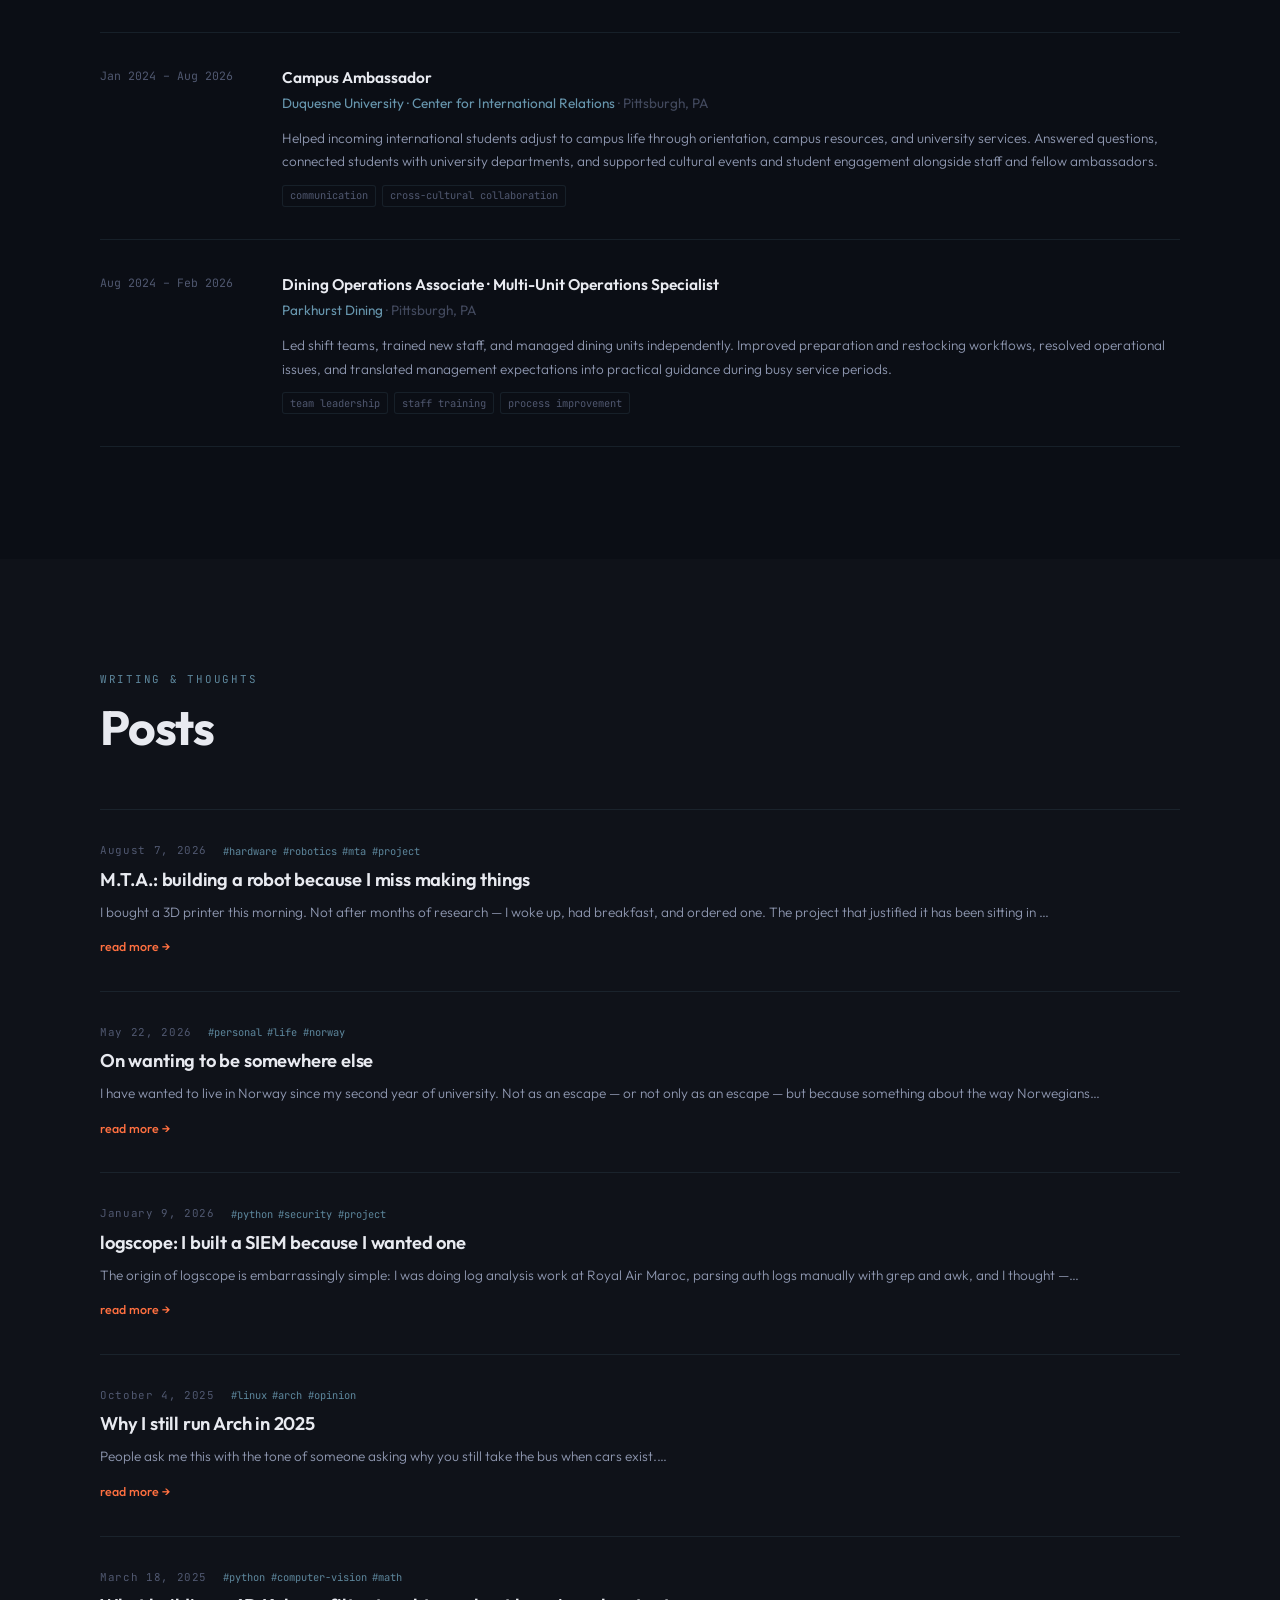
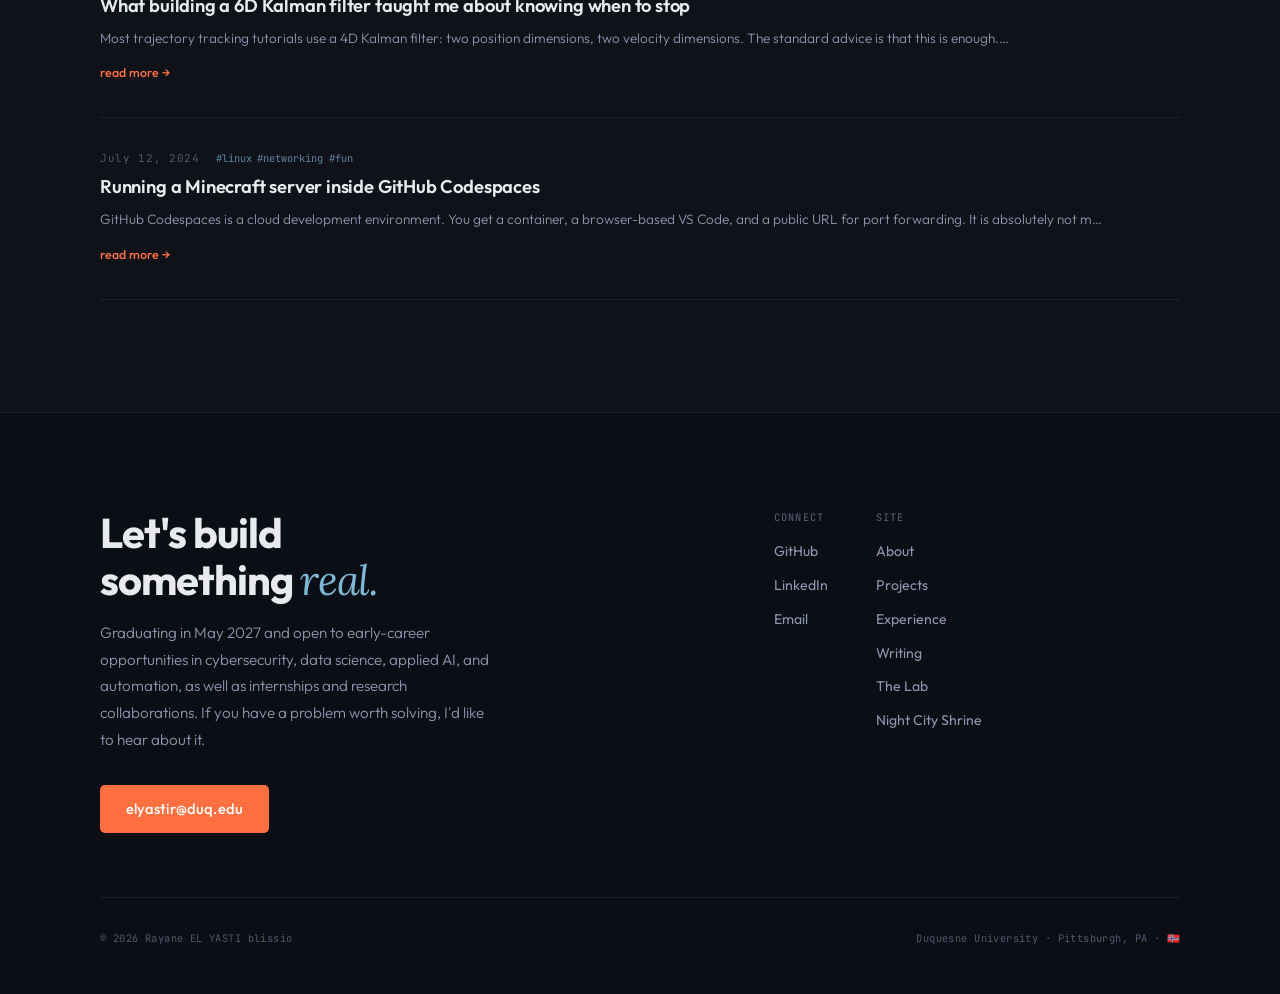
==== commit 89f8a2ed: "Add Night City fan shrine Adds a Cyberpunk-themed shrine page with character dossiers, anime favorit" ====
--- a/index.html
+++ b/index.html
@@ -21,7 +21,7 @@
                 <a href="#projects">projects</a>
                 <a href="#experience">experience</a>
                 <a href="#posts">writing</a>
-                <a href="lab.html">the lab</a>
+                <a href="lab.html">the lab</a><a href="shrine.html">night city</a>
                 <a href="#contact" class="nav-cta">hire me</a>
             </div>
             <button class="nav-toggle" id="navToggle" aria-label="Toggle menu">
@@ -357,7 +357,7 @@
                         <a href="#projects">Projects</a>
                         <a href="#experience">Experience</a>
                         <a href="#posts">Writing</a>
-                        <a href="lab.html">The Lab</a>
+                        <a href="lab.html">The Lab</a><a href="shrine.html">Night City Shrine</a>
                     </div>
                 </div>
             </div>
